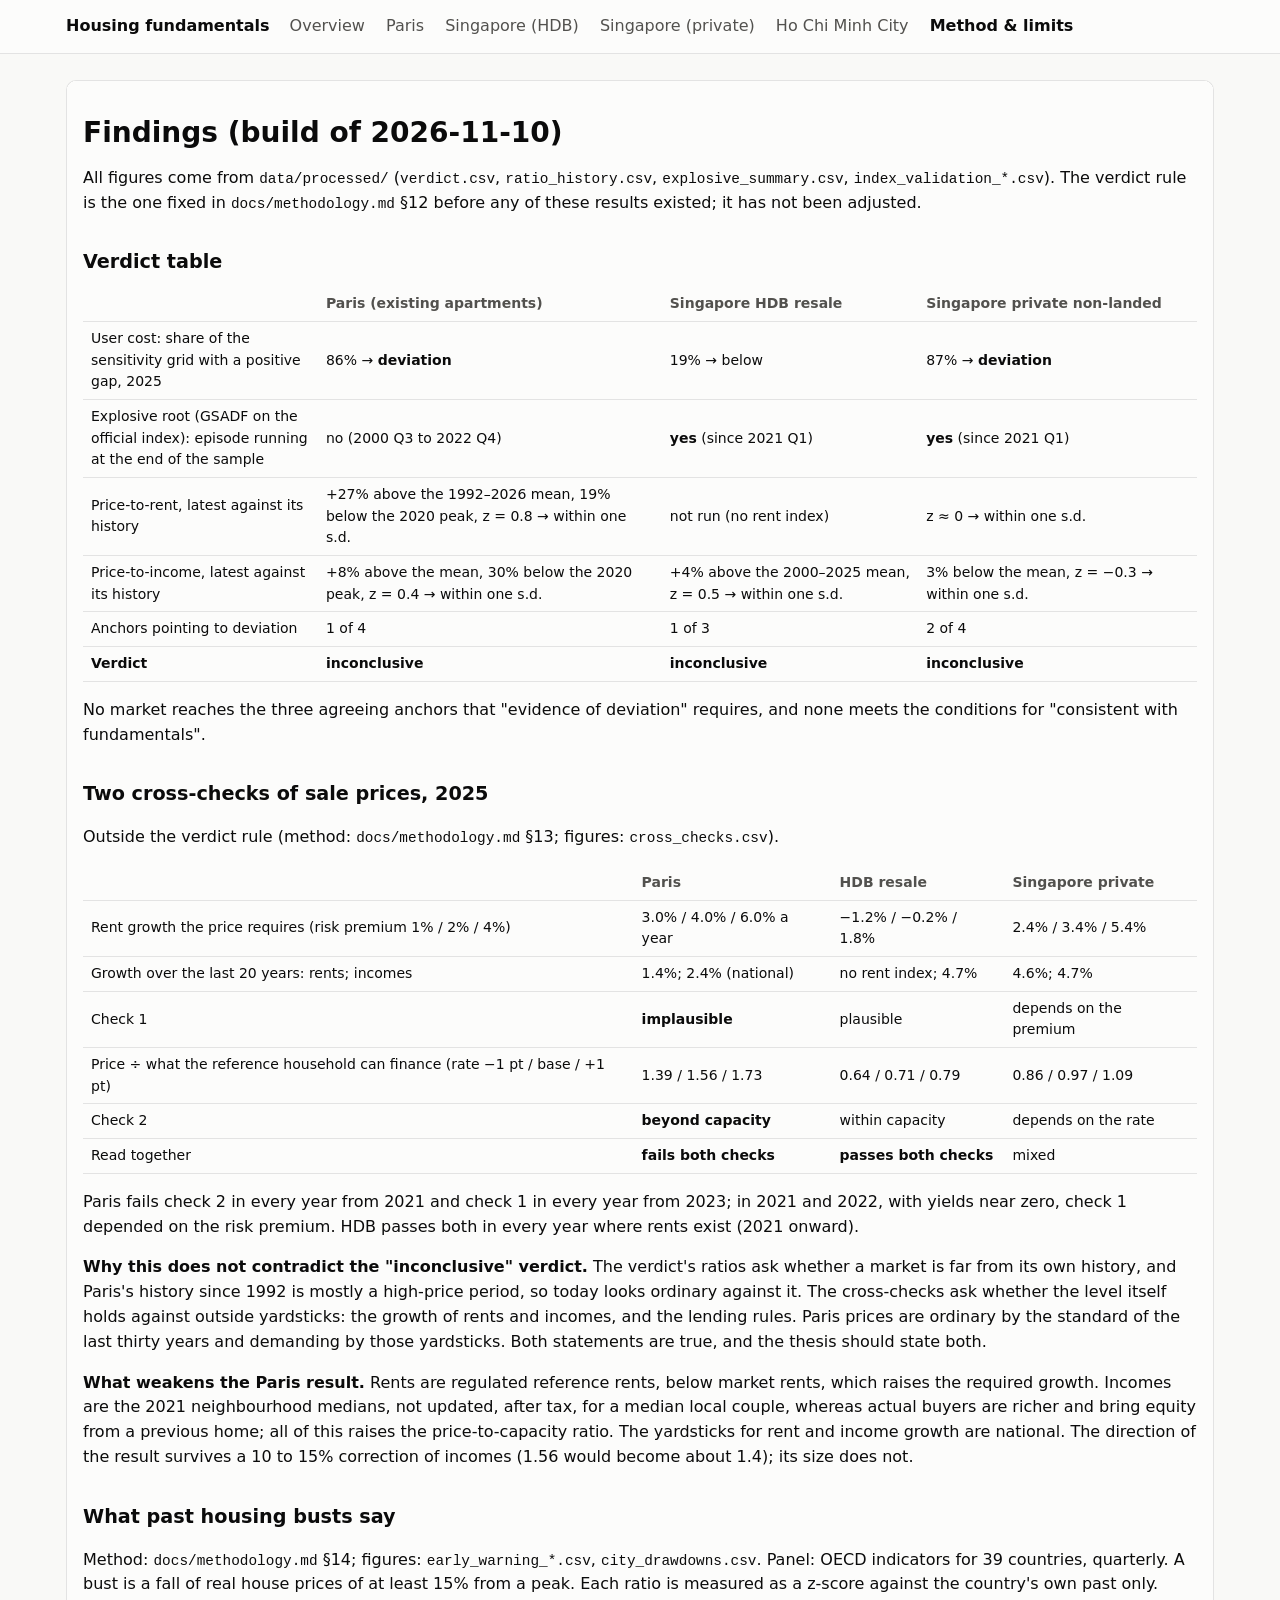
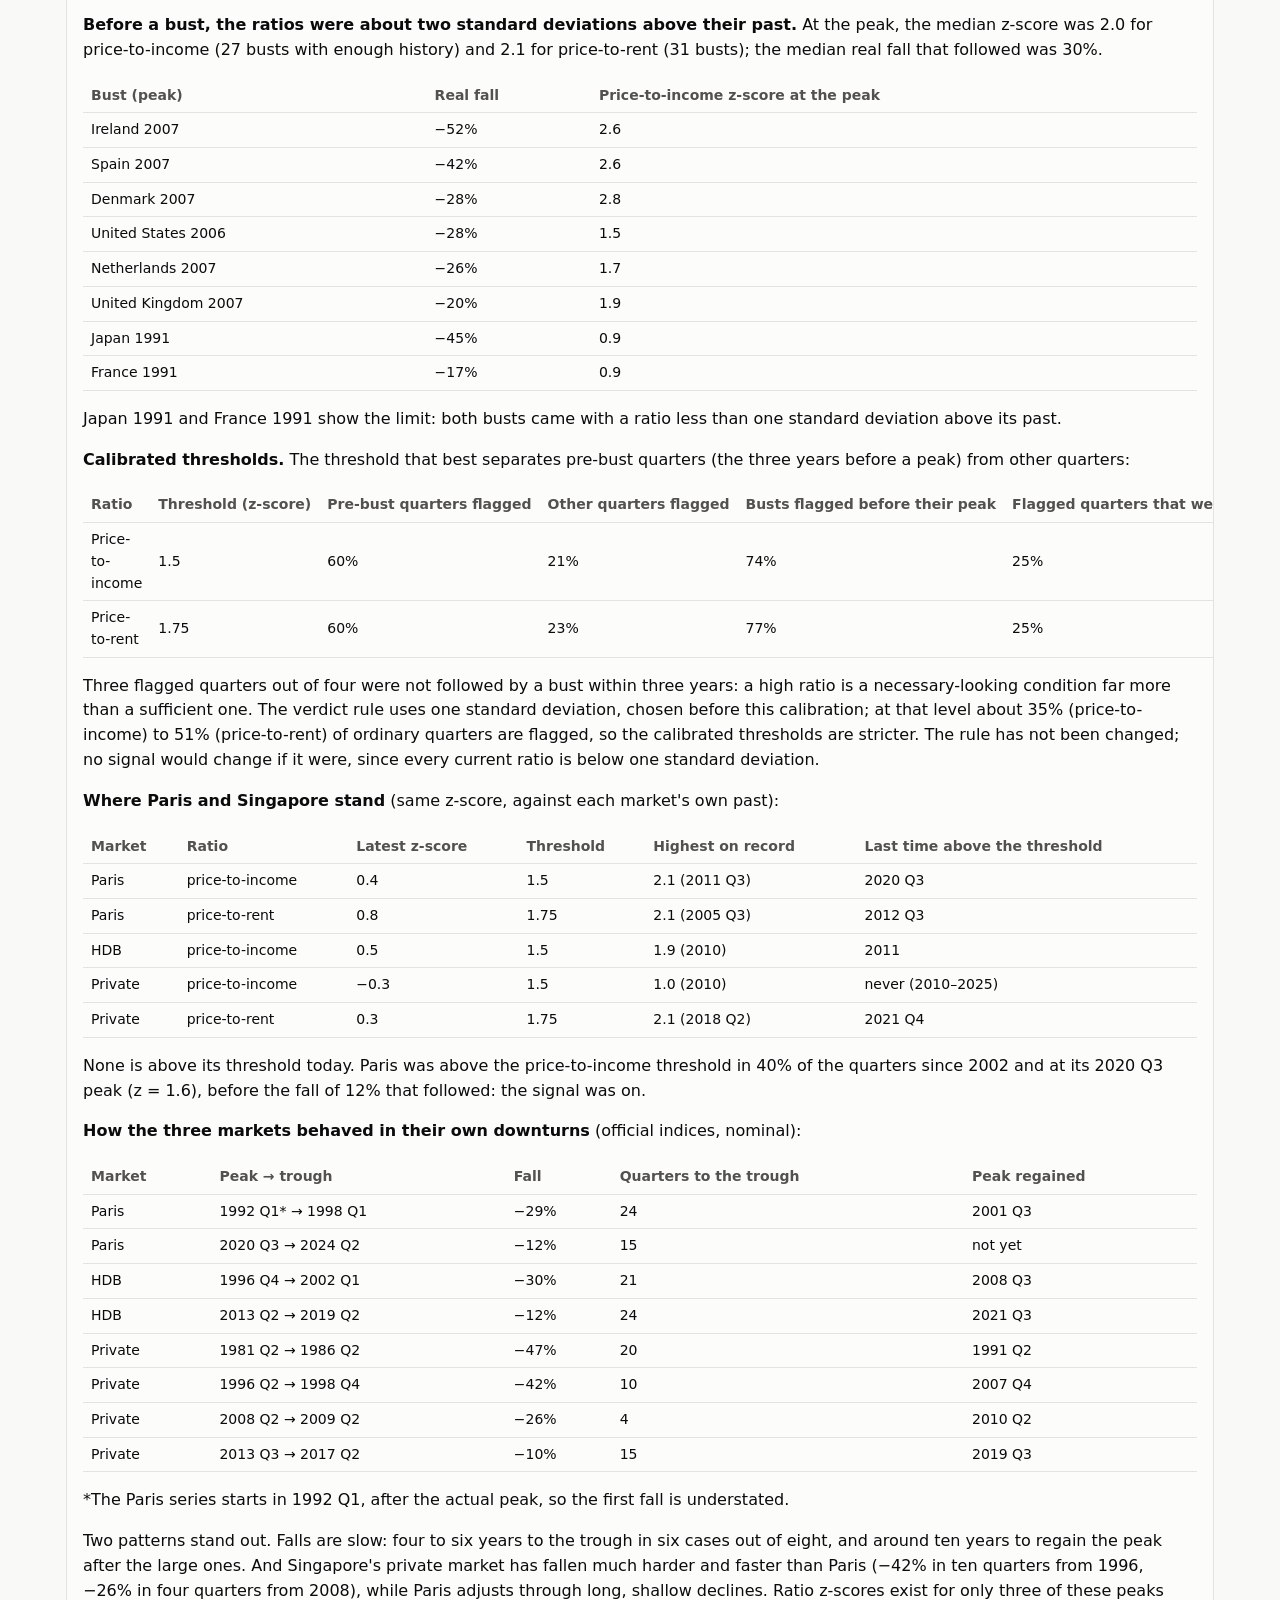
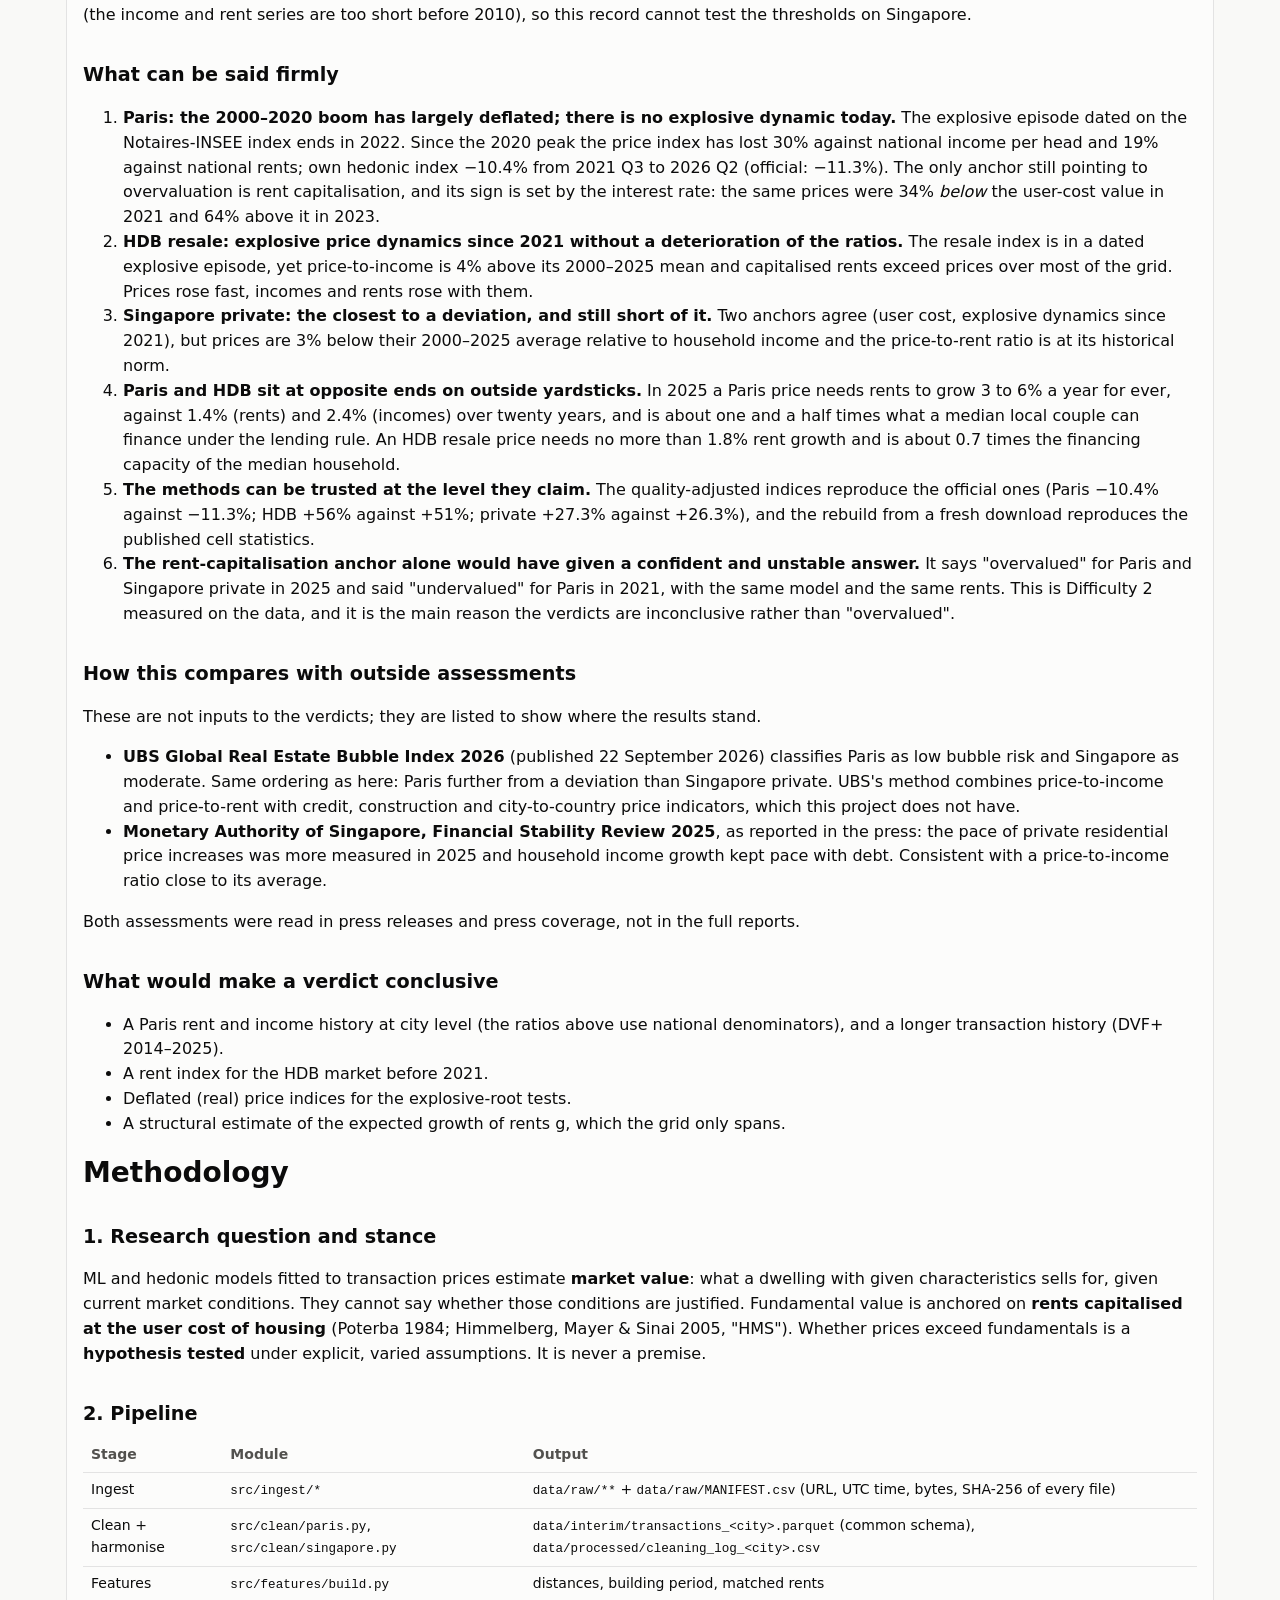
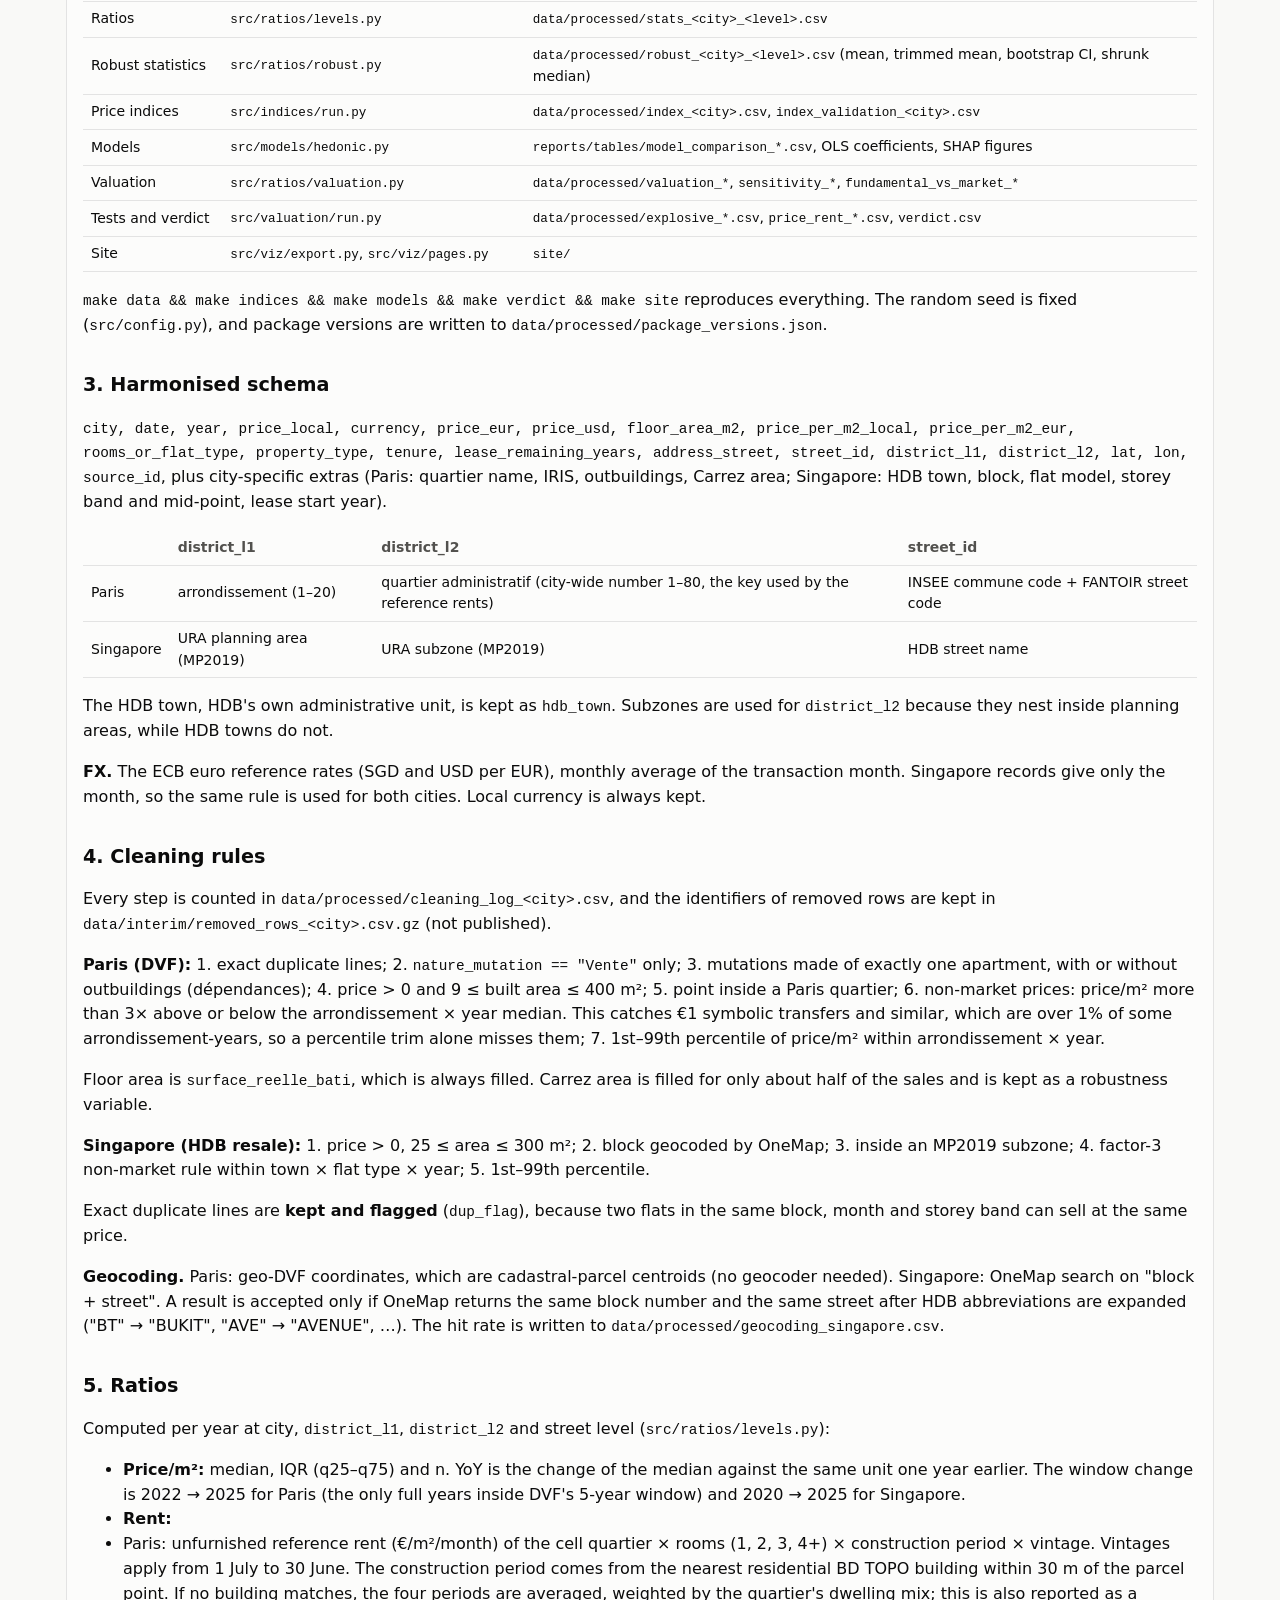
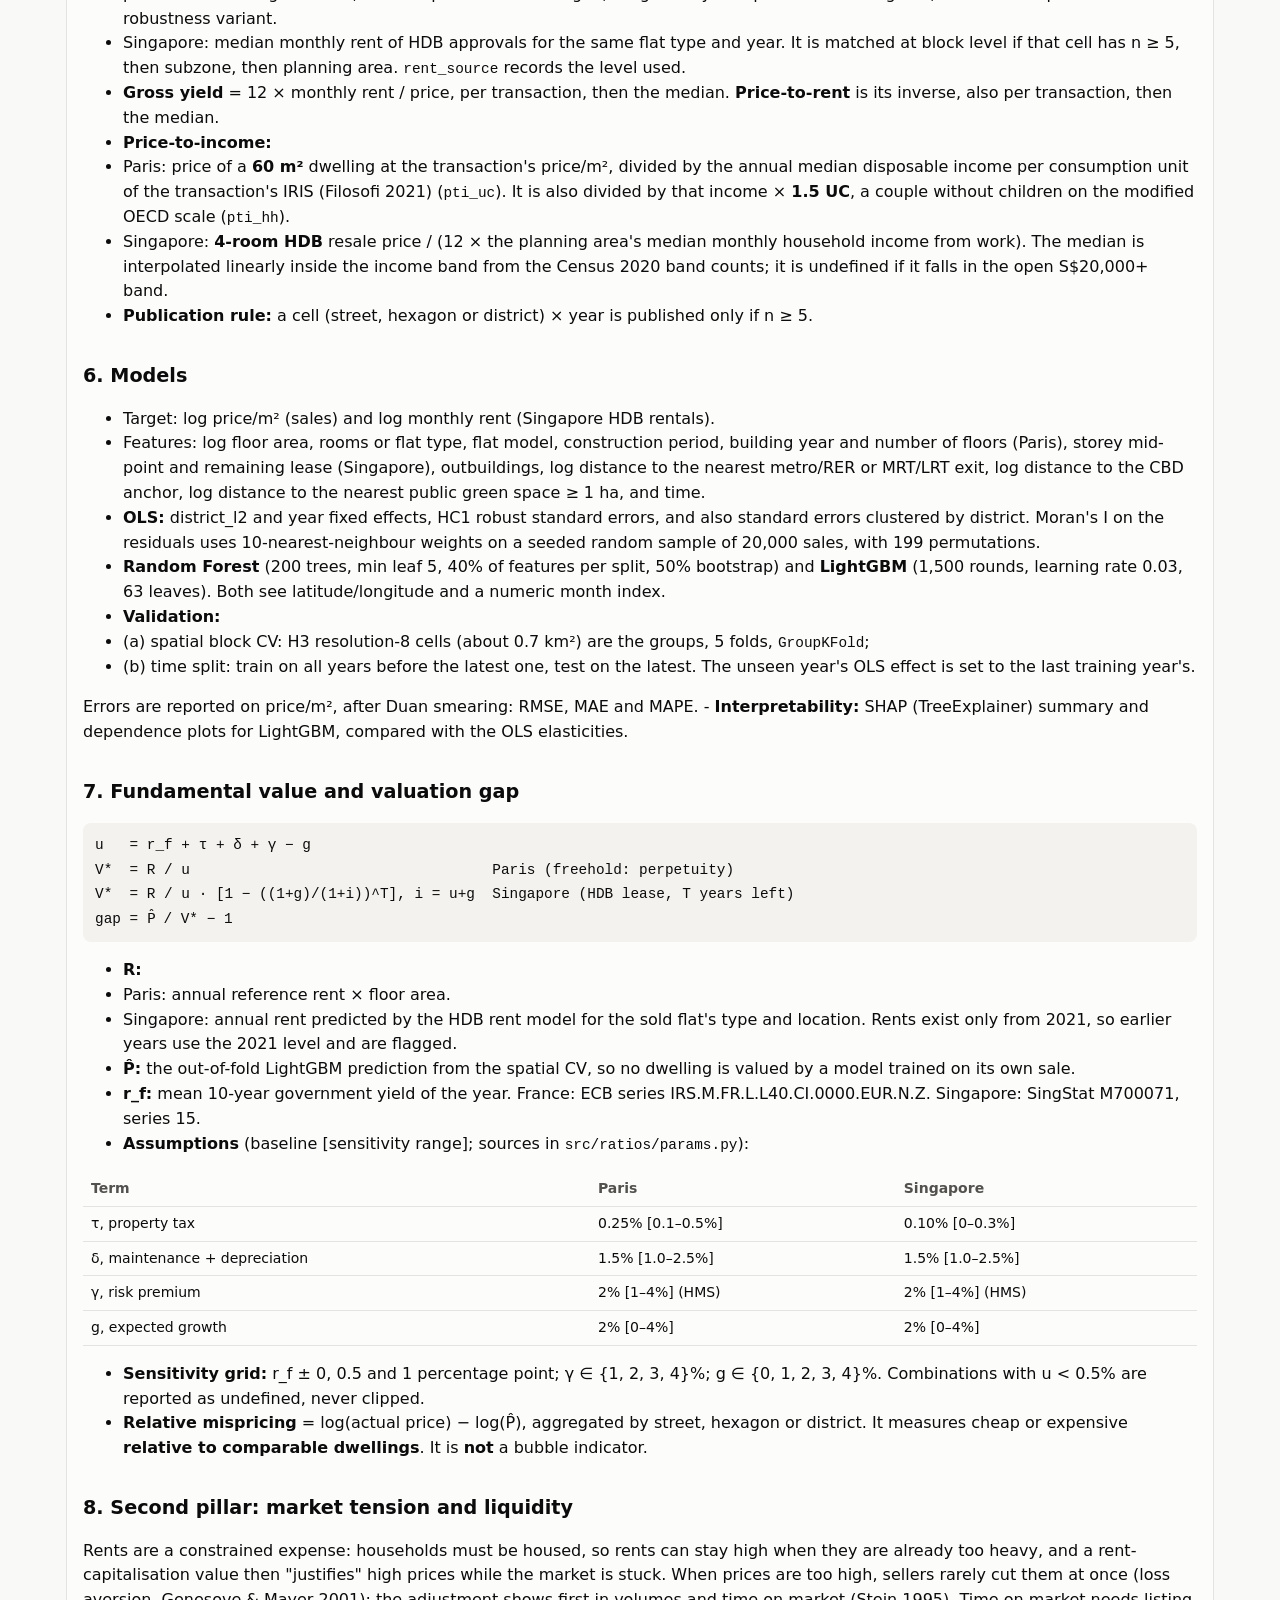
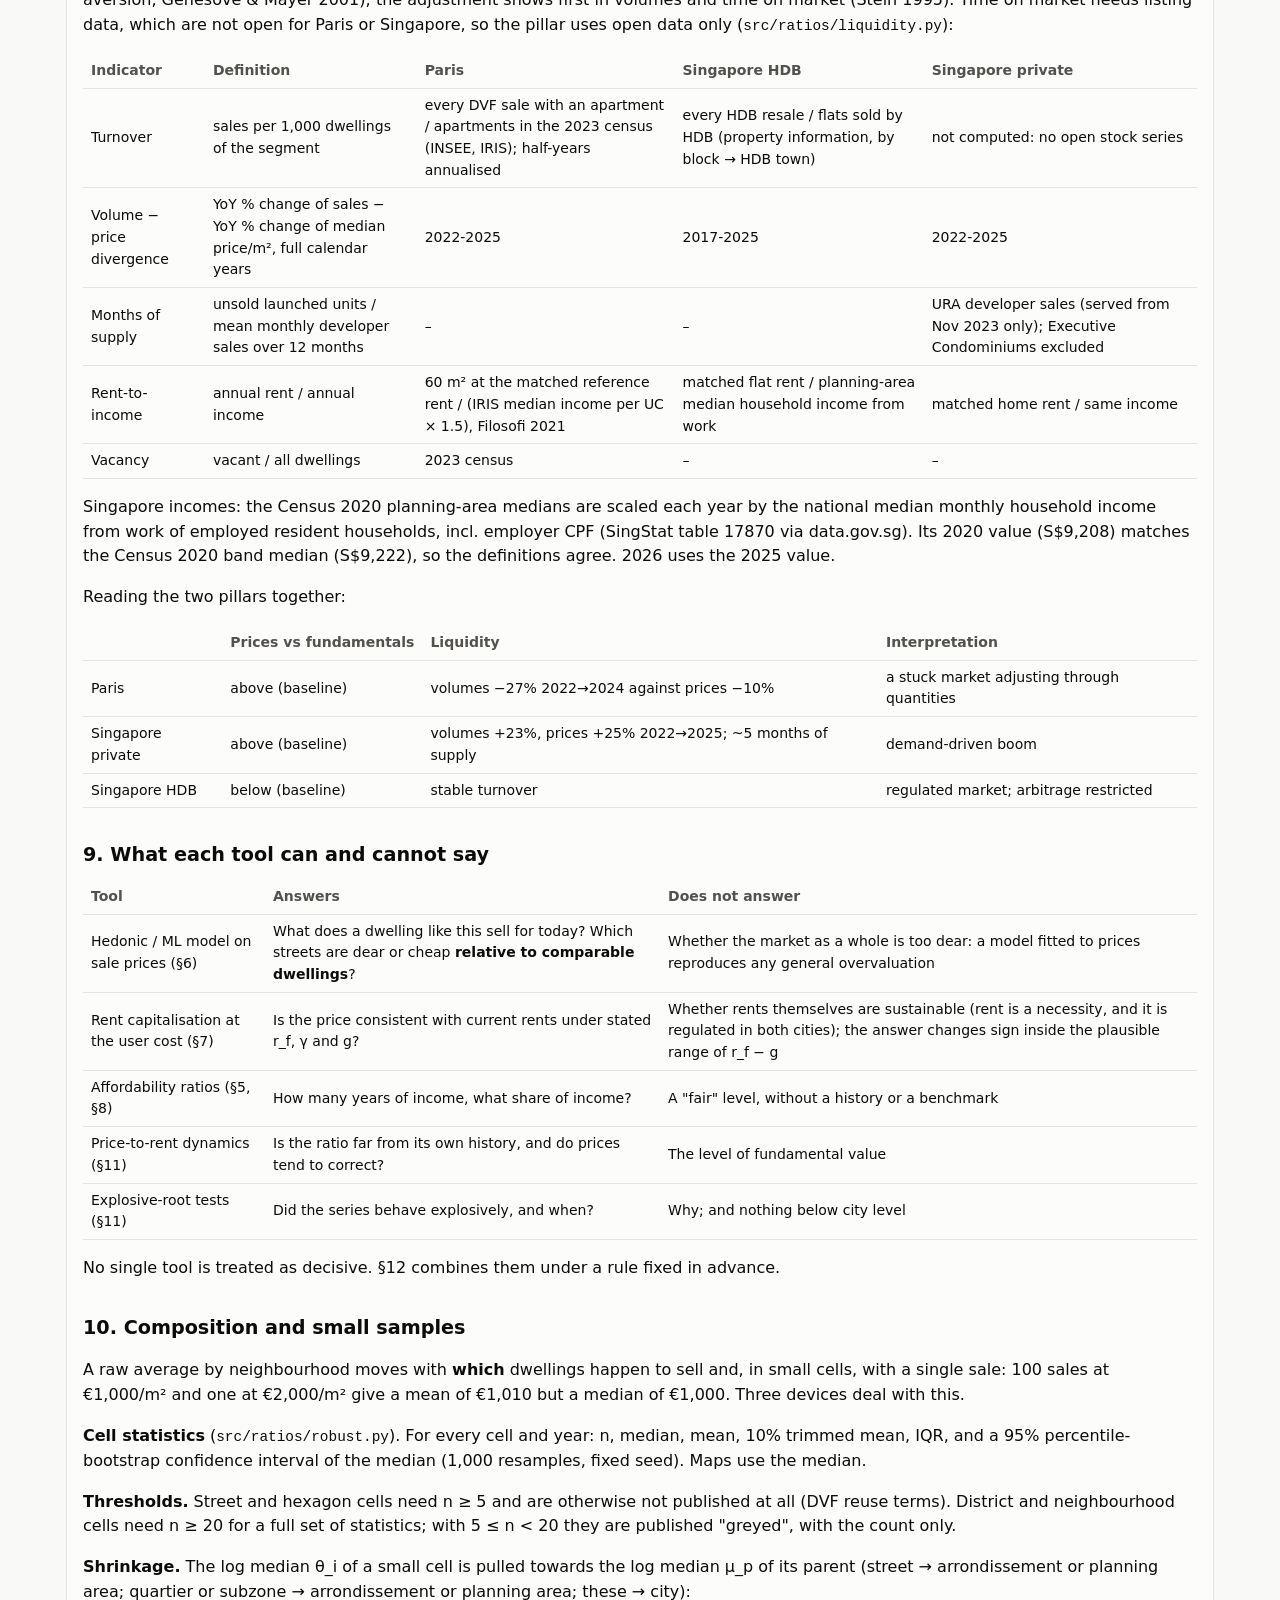
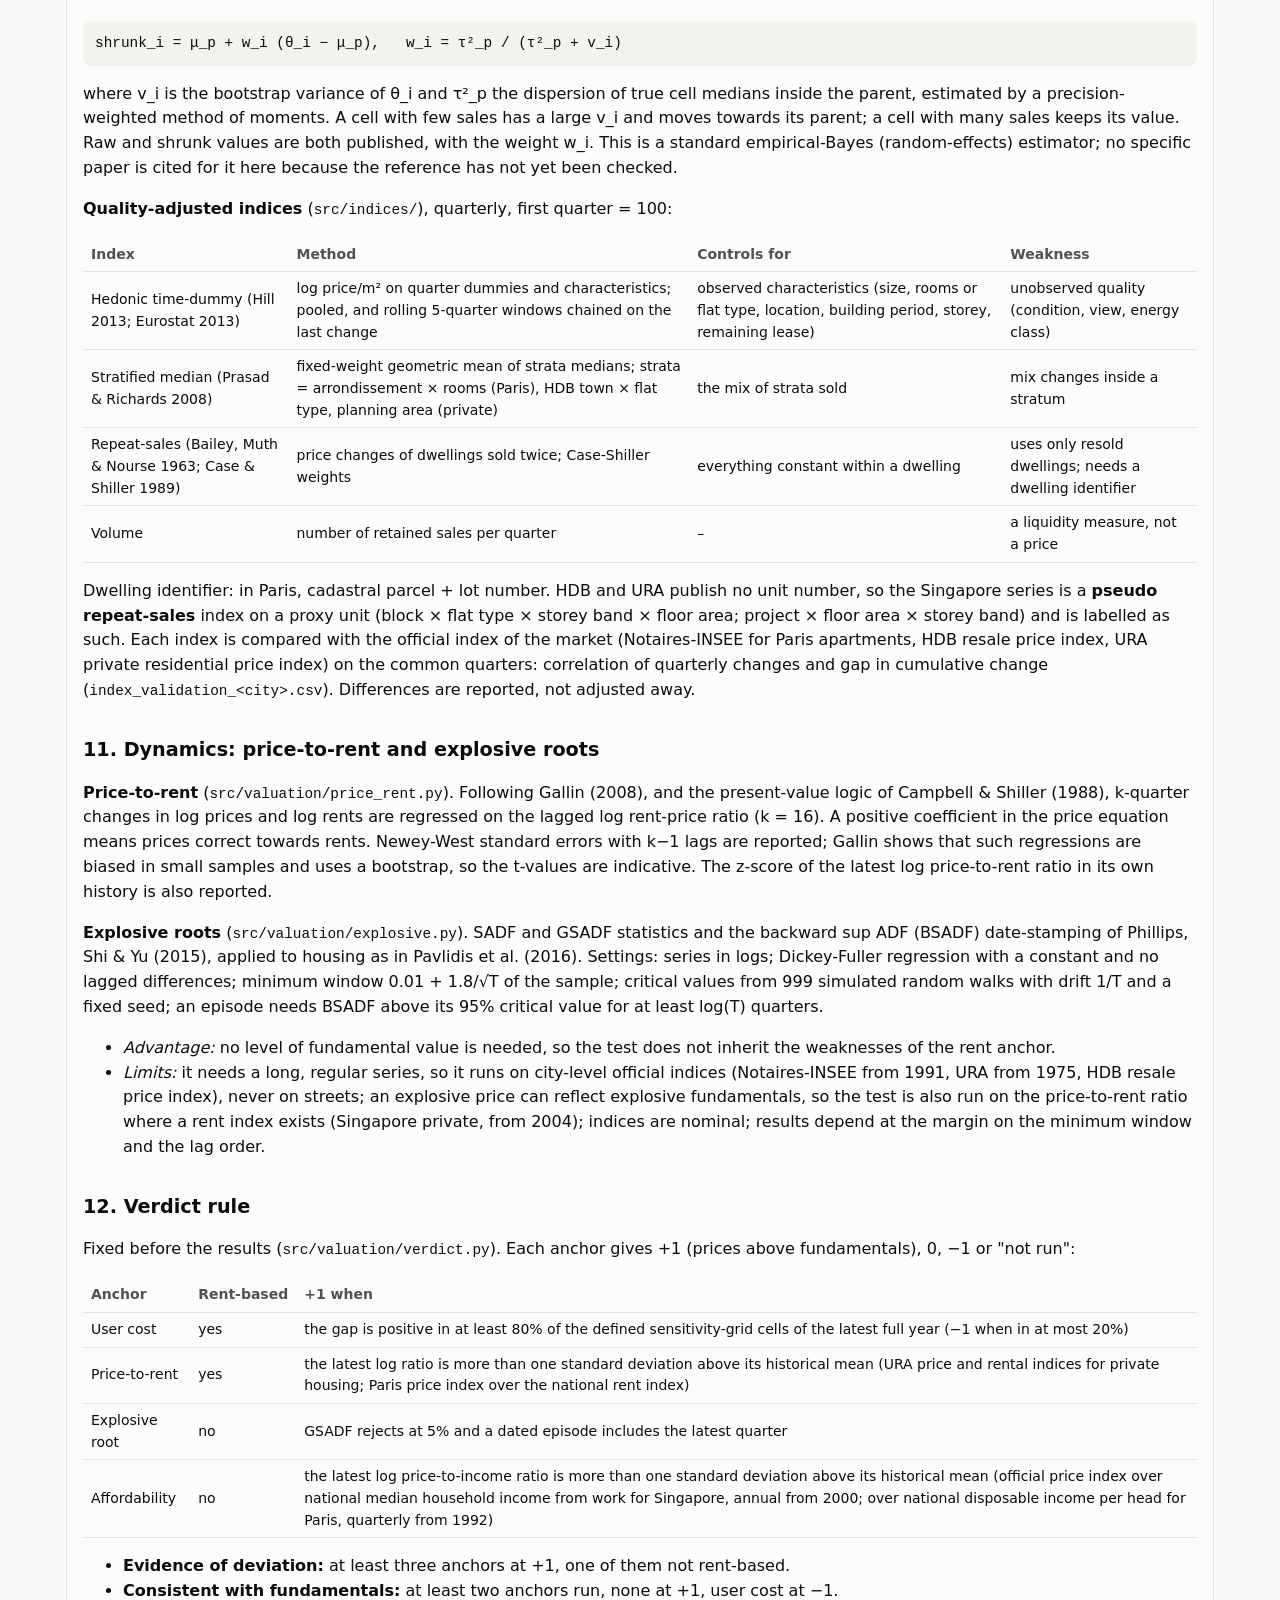
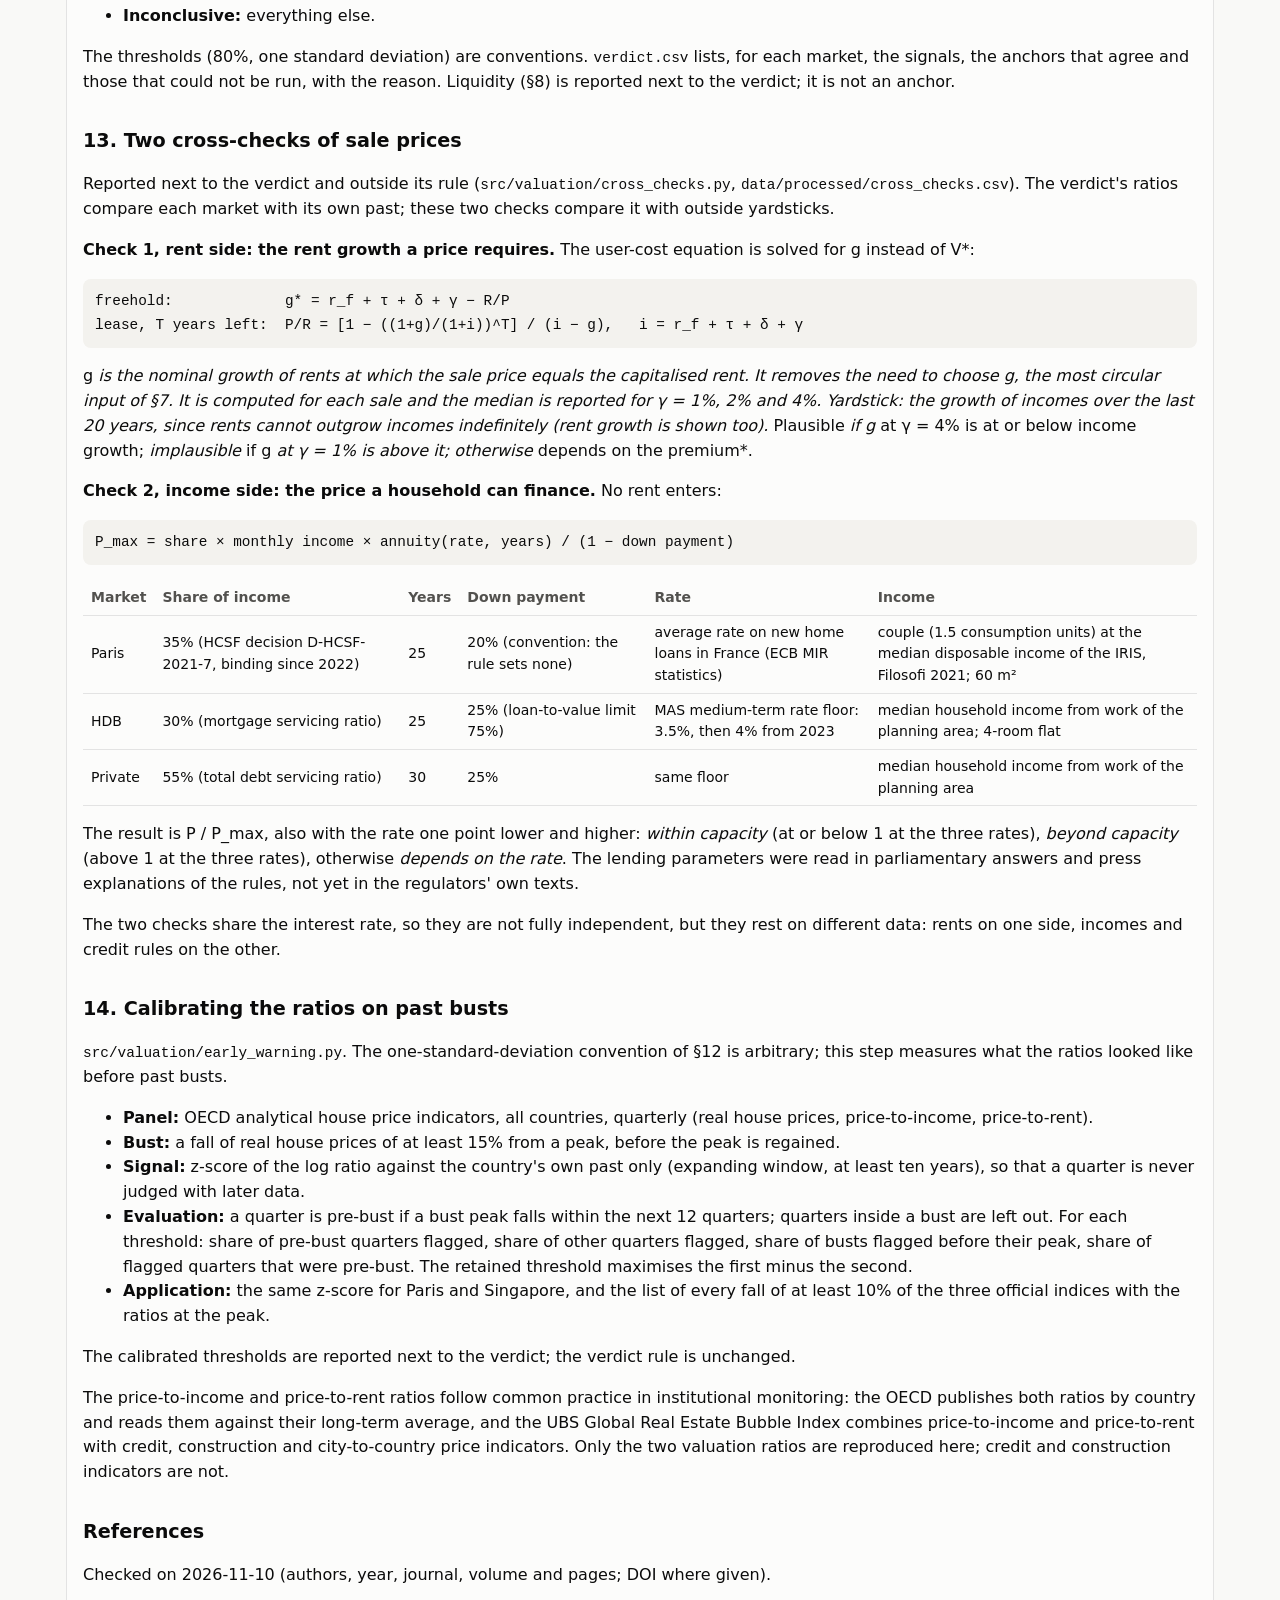
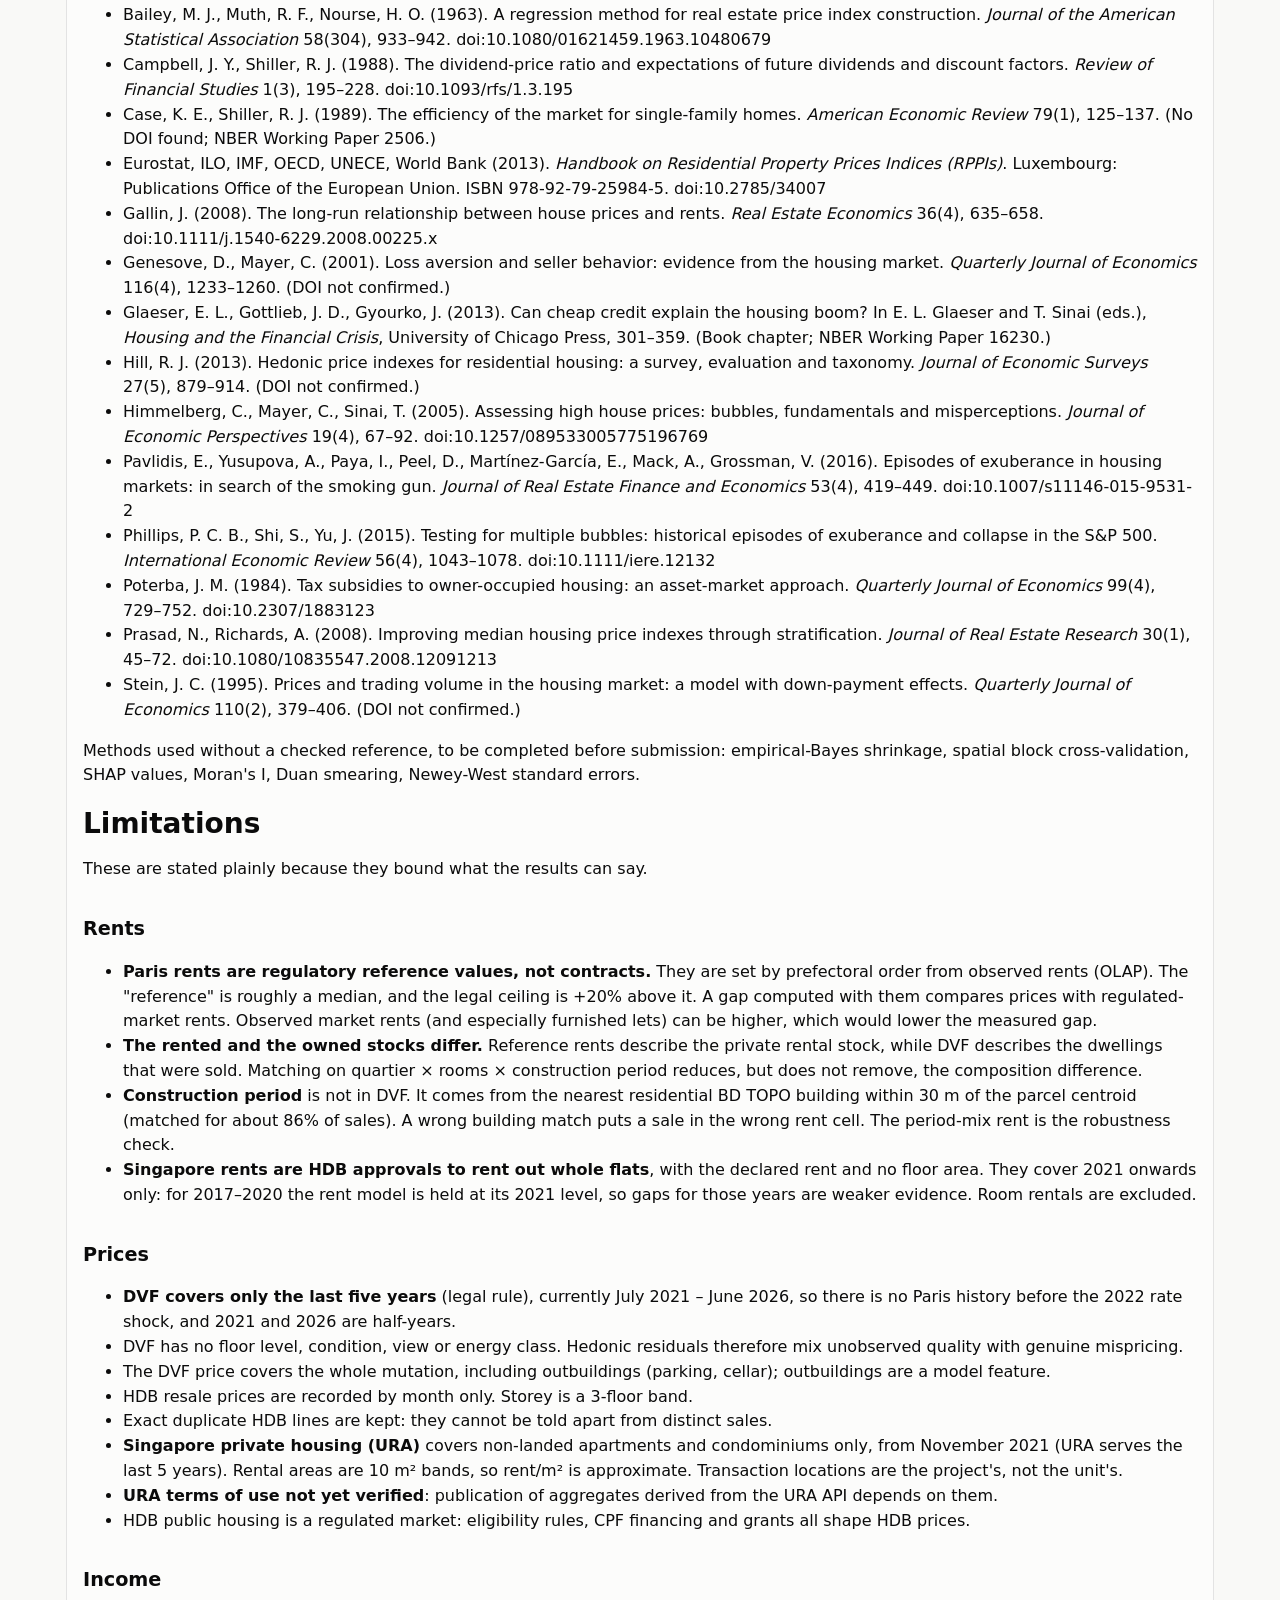
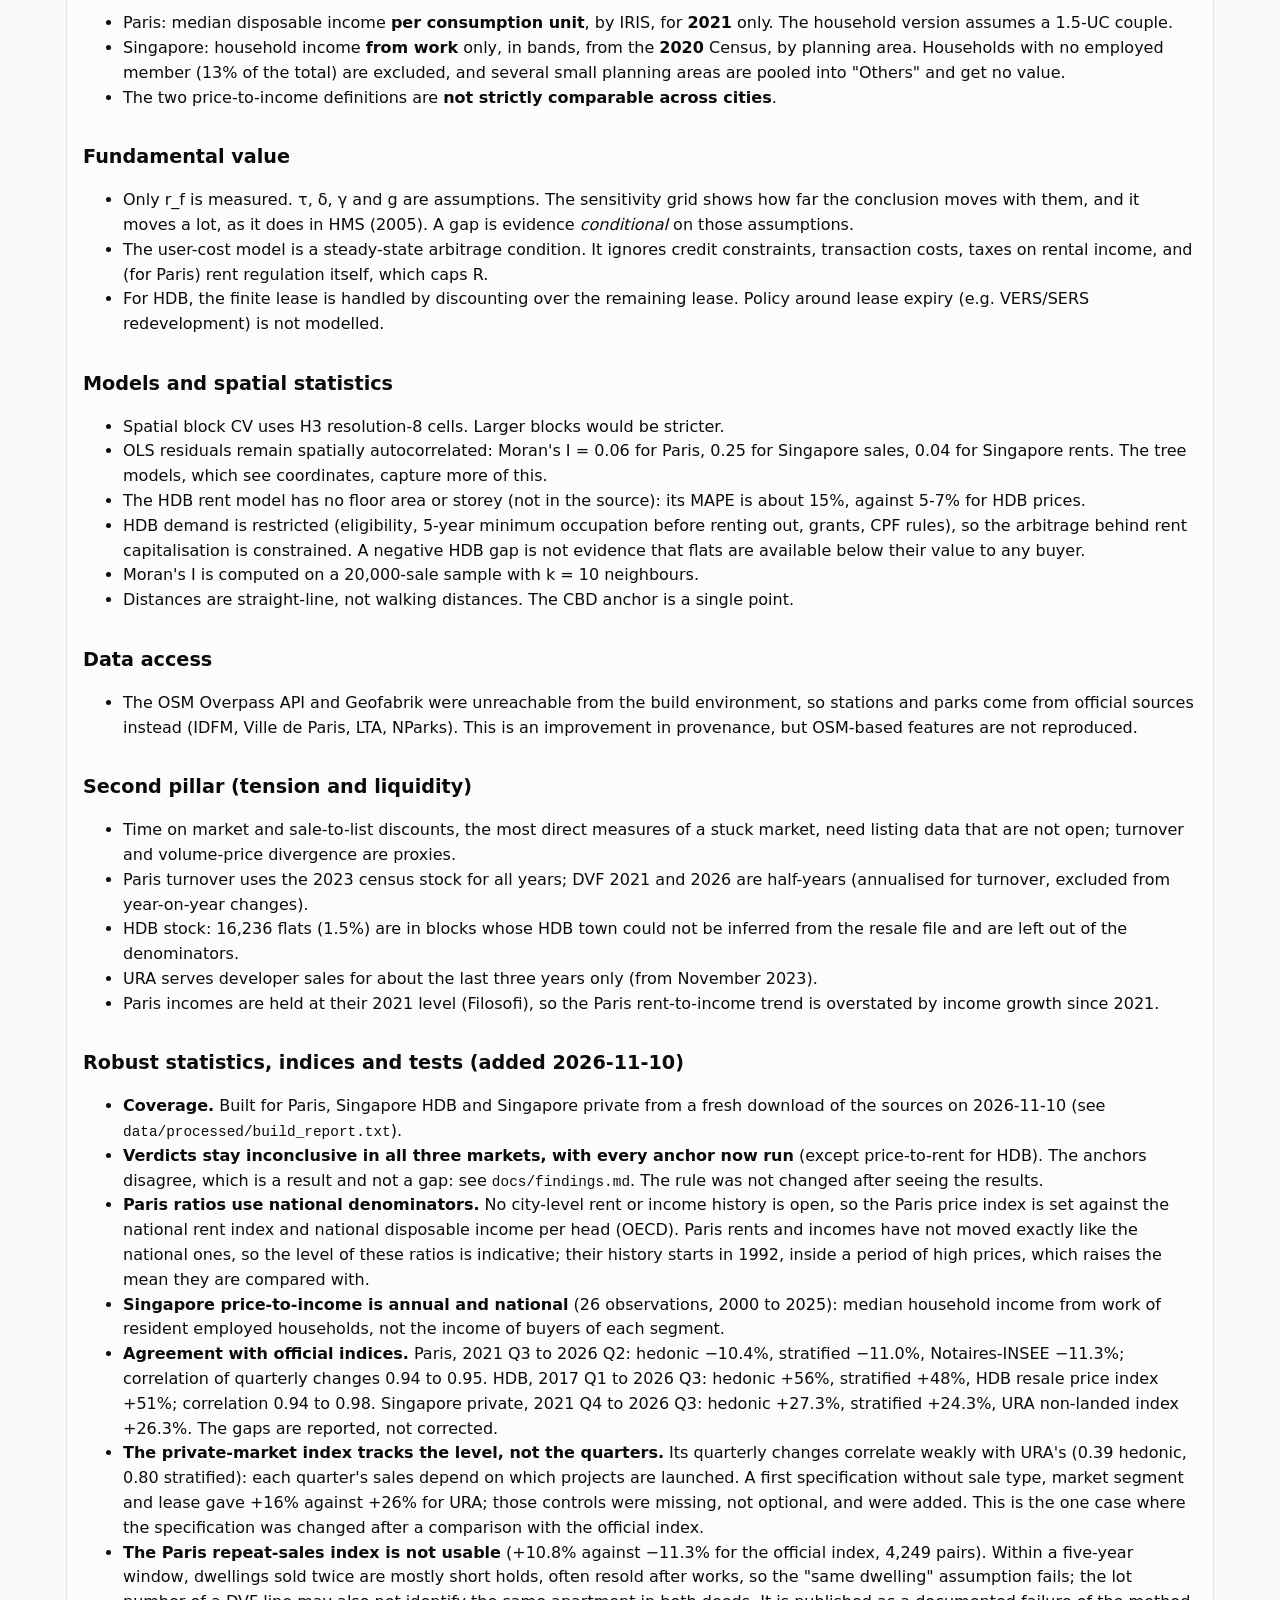
==== site/methodology.html @ d73aca75 "Findings: ratios before past busts, calibrated thresholds, Paris and Singapore downturns" ====
<!doctype html>
<html lang="en">
<head>
<meta charset="utf-8">
<meta name="viewport" content="width=device-width, initial-scale=1">
<meta name="robots" content="noindex, nofollow">
<title>Method and limits</title>
<meta name="description" content="How prices, rents and fundamental values are computed, and what limits them.">
<link rel="stylesheet" href="assets/style.css">

</head>
<body>
<header class="top"><div class="wrap">
  <a class="brand" href="index.html">Housing fundamentals</a>
  <nav>
    <a href="index.html">Overview</a>
    <a href="paris.html">Paris</a>
    <a href="singapore.html">Singapore (HDB)</a>
    <a href="singapore_private.html">Singapore (private)</a>
    <a href="hcmc.html">Ho Chi Minh City</a>
    <a href="methodology.html" aria-current="page">Method &amp; limits</a>
  </nav>
</div></header>
<main class="wrap">
<div class="card doc"><h1>Findings (build of 2026-11-10)</h1>
<p>All figures come from <code>data/processed/</code> (<code>verdict.csv</code>, <code>ratio_history.csv</code>,
<code>explosive_summary.csv</code>, <code>index_validation_*.csv</code>). The verdict rule is the one fixed in
<code>docs/methodology.md</code> §12 before any of these results existed; it has not been adjusted.</p>
<h2>Verdict table</h2>
<table>
<thead>
<tr>
<th></th>
<th>Paris (existing apartments)</th>
<th>Singapore HDB resale</th>
<th>Singapore private non-landed</th>
</tr>
</thead>
<tbody>
<tr>
<td>User cost: share of the sensitivity grid with a positive gap, 2025</td>
<td>86% → <strong>deviation</strong></td>
<td>19% → below</td>
<td>87% → <strong>deviation</strong></td>
</tr>
<tr>
<td>Explosive root (GSADF on the official index): episode running at the end of the sample</td>
<td>no (2000 Q3 to 2022 Q4)</td>
<td><strong>yes</strong> (since 2021 Q1)</td>
<td><strong>yes</strong> (since 2021 Q1)</td>
</tr>
<tr>
<td>Price-to-rent, latest against its history</td>
<td>+27% above the 1992–2026 mean, 19% below the 2020 peak, z = 0.8 → within one s.d.</td>
<td>not run (no rent index)</td>
<td>z ≈ 0 → within one s.d.</td>
</tr>
<tr>
<td>Price-to-income, latest against its history</td>
<td>+8% above the mean, 30% below the 2020 peak, z = 0.4 → within one s.d.</td>
<td>+4% above the 2000–2025 mean, z = 0.5 → within one s.d.</td>
<td>3% below the mean, z = −0.3 → within one s.d.</td>
</tr>
<tr>
<td>Anchors pointing to deviation</td>
<td>1 of 4</td>
<td>1 of 3</td>
<td>2 of 4</td>
</tr>
<tr>
<td><strong>Verdict</strong></td>
<td><strong>inconclusive</strong></td>
<td><strong>inconclusive</strong></td>
<td><strong>inconclusive</strong></td>
</tr>
</tbody>
</table>
<p>No market reaches the three agreeing anchors that "evidence of deviation" requires, and none
meets the conditions for "consistent with fundamentals".</p>
<h2>Two cross-checks of sale prices, 2025</h2>
<p>Outside the verdict rule (method: <code>docs/methodology.md</code> §13; figures: <code>cross_checks.csv</code>).</p>
<table>
<thead>
<tr>
<th></th>
<th>Paris</th>
<th>HDB resale</th>
<th>Singapore private</th>
</tr>
</thead>
<tbody>
<tr>
<td>Rent growth the price requires (risk premium 1% / 2% / 4%)</td>
<td>3.0% / 4.0% / 6.0% a year</td>
<td>−1.2% / −0.2% / 1.8%</td>
<td>2.4% / 3.4% / 5.4%</td>
</tr>
<tr>
<td>Growth over the last 20 years: rents; incomes</td>
<td>1.4%; 2.4% (national)</td>
<td>no rent index; 4.7%</td>
<td>4.6%; 4.7%</td>
</tr>
<tr>
<td>Check 1</td>
<td><strong>implausible</strong></td>
<td>plausible</td>
<td>depends on the premium</td>
</tr>
<tr>
<td>Price ÷ what the reference household can finance (rate −1 pt / base / +1 pt)</td>
<td>1.39 / 1.56 / 1.73</td>
<td>0.64 / 0.71 / 0.79</td>
<td>0.86 / 0.97 / 1.09</td>
</tr>
<tr>
<td>Check 2</td>
<td><strong>beyond capacity</strong></td>
<td>within capacity</td>
<td>depends on the rate</td>
</tr>
<tr>
<td>Read together</td>
<td><strong>fails both checks</strong></td>
<td><strong>passes both checks</strong></td>
<td>mixed</td>
</tr>
</tbody>
</table>
<p>Paris fails check 2 in every year from 2021 and check 1 in every year from 2023; in 2021
and 2022, with yields near zero, check 1 depended on the risk premium. HDB passes both in
every year where rents exist (2021 onward).</p>
<p><strong>Why this does not contradict the "inconclusive" verdict.</strong> The verdict's ratios ask
whether a market is far from its own history, and Paris's history since 1992 is mostly a
high-price period, so today looks ordinary against it. The cross-checks ask whether the
level itself holds against outside yardsticks: the growth of rents and incomes, and the
lending rules. Paris prices are ordinary by the standard of the last thirty years and
demanding by those yardsticks. Both statements are true, and the thesis should state both.</p>
<p><strong>What weakens the Paris result.</strong> Rents are regulated reference rents, below market rents,
which raises the required growth. Incomes are the 2021 neighbourhood medians, not updated,
after tax, for a median local couple, whereas actual buyers are richer and bring equity
from a previous home; all of this raises the price-to-capacity ratio. The yardsticks for
rent and income growth are national. The direction of the result survives a 10 to 15%
correction of incomes (1.56 would become about 1.4); its size does not.</p>
<h2>What past housing busts say</h2>
<p>Method: <code>docs/methodology.md</code> §14; figures: <code>early_warning_*.csv</code>, <code>city_drawdowns.csv</code>.
Panel: OECD indicators for 39 countries, quarterly. A bust is a fall of real house prices of
at least 15% from a peak. Each ratio is measured as a z-score against the country's own past
only.</p>
<p><strong>Before a bust, the ratios were about two standard deviations above their past.</strong> At the
peak, the median z-score was 2.0 for price-to-income (27 busts with enough history) and 2.1
for price-to-rent (31 busts); the median real fall that followed was 30%.</p>
<table>
<thead>
<tr>
<th>Bust (peak)</th>
<th>Real fall</th>
<th>Price-to-income z-score at the peak</th>
</tr>
</thead>
<tbody>
<tr>
<td>Ireland 2007</td>
<td>−52%</td>
<td>2.6</td>
</tr>
<tr>
<td>Spain 2007</td>
<td>−42%</td>
<td>2.6</td>
</tr>
<tr>
<td>Denmark 2007</td>
<td>−28%</td>
<td>2.8</td>
</tr>
<tr>
<td>United States 2006</td>
<td>−28%</td>
<td>1.5</td>
</tr>
<tr>
<td>Netherlands 2007</td>
<td>−26%</td>
<td>1.7</td>
</tr>
<tr>
<td>United Kingdom 2007</td>
<td>−20%</td>
<td>1.9</td>
</tr>
<tr>
<td>Japan 1991</td>
<td>−45%</td>
<td>0.9</td>
</tr>
<tr>
<td>France 1991</td>
<td>−17%</td>
<td>0.9</td>
</tr>
</tbody>
</table>
<p>Japan 1991 and France 1991 show the limit: both busts came with a ratio less than one
standard deviation above its past.</p>
<p><strong>Calibrated thresholds.</strong> The threshold that best separates pre-bust quarters (the three
years before a peak) from other quarters:</p>
<table>
<thead>
<tr>
<th>Ratio</th>
<th>Threshold (z-score)</th>
<th>Pre-bust quarters flagged</th>
<th>Other quarters flagged</th>
<th>Busts flagged before their peak</th>
<th>Flagged quarters that were pre-bust</th>
</tr>
</thead>
<tbody>
<tr>
<td>Price-to-income</td>
<td>1.5</td>
<td>60%</td>
<td>21%</td>
<td>74%</td>
<td>25%</td>
</tr>
<tr>
<td>Price-to-rent</td>
<td>1.75</td>
<td>60%</td>
<td>23%</td>
<td>77%</td>
<td>25%</td>
</tr>
</tbody>
</table>
<p>Three flagged quarters out of four were not followed by a bust within three years: a high
ratio is a necessary-looking condition far more than a sufficient one. The verdict rule
uses one standard deviation, chosen before this calibration; at that level about 35%
(price-to-income) to 51% (price-to-rent) of ordinary quarters are flagged, so the calibrated
thresholds are stricter. The rule has not been changed; no signal would change if it were,
since every current ratio is below one standard deviation.</p>
<p><strong>Where Paris and Singapore stand</strong> (same z-score, against each market's own past):</p>
<table>
<thead>
<tr>
<th>Market</th>
<th>Ratio</th>
<th>Latest z-score</th>
<th>Threshold</th>
<th>Highest on record</th>
<th>Last time above the threshold</th>
</tr>
</thead>
<tbody>
<tr>
<td>Paris</td>
<td>price-to-income</td>
<td>0.4</td>
<td>1.5</td>
<td>2.1 (2011 Q3)</td>
<td>2020 Q3</td>
</tr>
<tr>
<td>Paris</td>
<td>price-to-rent</td>
<td>0.8</td>
<td>1.75</td>
<td>2.1 (2005 Q3)</td>
<td>2012 Q3</td>
</tr>
<tr>
<td>HDB</td>
<td>price-to-income</td>
<td>0.5</td>
<td>1.5</td>
<td>1.9 (2010)</td>
<td>2011</td>
</tr>
<tr>
<td>Private</td>
<td>price-to-income</td>
<td>−0.3</td>
<td>1.5</td>
<td>1.0 (2010)</td>
<td>never (2010–2025)</td>
</tr>
<tr>
<td>Private</td>
<td>price-to-rent</td>
<td>0.3</td>
<td>1.75</td>
<td>2.1 (2018 Q2)</td>
<td>2021 Q4</td>
</tr>
</tbody>
</table>
<p>None is above its threshold today. Paris was above the price-to-income threshold in 40% of
the quarters since 2002 and at its 2020 Q3 peak (z = 1.6), before the fall of 12% that
followed: the signal was on.</p>
<p><strong>How the three markets behaved in their own downturns</strong> (official indices, nominal):</p>
<table>
<thead>
<tr>
<th>Market</th>
<th>Peak → trough</th>
<th>Fall</th>
<th>Quarters to the trough</th>
<th>Peak regained</th>
</tr>
</thead>
<tbody>
<tr>
<td>Paris</td>
<td>1992 Q1* → 1998 Q1</td>
<td>−29%</td>
<td>24</td>
<td>2001 Q3</td>
</tr>
<tr>
<td>Paris</td>
<td>2020 Q3 → 2024 Q2</td>
<td>−12%</td>
<td>15</td>
<td>not yet</td>
</tr>
<tr>
<td>HDB</td>
<td>1996 Q4 → 2002 Q1</td>
<td>−30%</td>
<td>21</td>
<td>2008 Q3</td>
</tr>
<tr>
<td>HDB</td>
<td>2013 Q2 → 2019 Q2</td>
<td>−12%</td>
<td>24</td>
<td>2021 Q3</td>
</tr>
<tr>
<td>Private</td>
<td>1981 Q2 → 1986 Q2</td>
<td>−47%</td>
<td>20</td>
<td>1991 Q2</td>
</tr>
<tr>
<td>Private</td>
<td>1996 Q2 → 1998 Q4</td>
<td>−42%</td>
<td>10</td>
<td>2007 Q4</td>
</tr>
<tr>
<td>Private</td>
<td>2008 Q2 → 2009 Q2</td>
<td>−26%</td>
<td>4</td>
<td>2010 Q2</td>
</tr>
<tr>
<td>Private</td>
<td>2013 Q3 → 2017 Q2</td>
<td>−10%</td>
<td>15</td>
<td>2019 Q3</td>
</tr>
</tbody>
</table>
<p>*The Paris series starts in 1992 Q1, after the actual peak, so the first fall is understated.</p>
<p>Two patterns stand out. Falls are slow: four to six years to the trough in six cases out
of eight, and around ten years to regain the peak after the large ones. And Singapore's
private market has fallen much harder and faster than Paris (−42% in ten quarters from
1996, −26% in four quarters from 2008), while Paris adjusts through long, shallow declines.
Ratio z-scores exist for only three of these peaks (the income and rent series are too
short before 2010), so this record cannot test the thresholds on Singapore.</p>
<h2>What can be said firmly</h2>
<ol>
<li><strong>Paris: the 2000–2020 boom has largely deflated; there is no explosive dynamic today.</strong>
   The explosive episode dated on the Notaires-INSEE index ends in 2022. Since the 2020 peak
   the price index has lost 30% against national income per head and 19% against national
   rents; own hedonic index −10.4% from 2021 Q3 to 2026 Q2 (official: −11.3%). The only
   anchor still pointing to overvaluation is rent capitalisation, and its sign is set by
   the interest rate: the same prices were 34% <em>below</em> the user-cost value in 2021 and 64%
   above it in 2023.</li>
<li><strong>HDB resale: explosive price dynamics since 2021 without a deterioration of the
   ratios.</strong> The resale index is in a dated explosive episode, yet price-to-income is 4%
   above its 2000–2025 mean and capitalised rents exceed prices over most of the grid.
   Prices rose fast, incomes and rents rose with them.</li>
<li><strong>Singapore private: the closest to a deviation, and still short of it.</strong> Two anchors
   agree (user cost, explosive dynamics since 2021), but prices are 3% below their
   2000–2025 average relative to household income and the price-to-rent ratio is at its
   historical norm.</li>
<li><strong>Paris and HDB sit at opposite ends on outside yardsticks.</strong> In 2025 a Paris price
   needs rents to grow 3 to 6% a year for ever, against 1.4% (rents) and 2.4% (incomes)
   over twenty years, and is about one and a half times what a median local couple can
   finance under the lending rule. An HDB resale price needs no more than 1.8% rent growth
   and is about 0.7 times the financing capacity of the median household.</li>
<li><strong>The methods can be trusted at the level they claim.</strong> The quality-adjusted indices
   reproduce the official ones (Paris −10.4% against −11.3%; HDB +56% against +51%;
   private +27.3% against +26.3%), and the rebuild from a fresh download reproduces the
   published cell statistics.</li>
<li><strong>The rent-capitalisation anchor alone would have given a confident and unstable
   answer.</strong> It says "overvalued" for Paris and Singapore private in 2025 and said
   "undervalued" for Paris in 2021, with the same model and the same rents. This is
   Difficulty 2 measured on the data, and it is the main reason the verdicts are
   inconclusive rather than "overvalued".</li>
</ol>
<h2>How this compares with outside assessments</h2>
<p>These are not inputs to the verdicts; they are listed to show where the results stand.</p>
<ul>
<li><strong>UBS Global Real Estate Bubble Index 2026</strong> (published 22 September 2026) classifies
  Paris as low bubble risk and Singapore as moderate. Same ordering as here: Paris further
  from a deviation than Singapore private. UBS's method combines price-to-income and
  price-to-rent with credit, construction and city-to-country price indicators, which this
  project does not have.</li>
<li><strong>Monetary Authority of Singapore, Financial Stability Review 2025</strong>, as reported in the
  press: the pace of private residential price increases was more measured in 2025 and
  household income growth kept pace with debt. Consistent with a price-to-income ratio
  close to its average.</li>
</ul>
<p>Both assessments were read in press releases and press coverage, not in the full reports.</p>
<h2>What would make a verdict conclusive</h2>
<ul>
<li>A Paris rent and income history at city level (the ratios above use national
  denominators), and a longer transaction history (DVF+ 2014–2025).</li>
<li>A rent index for the HDB market before 2021.</li>
<li>Deflated (real) price indices for the explosive-root tests.</li>
<li>A structural estimate of the expected growth of rents g, which the grid only spans.</li>
</ul><h1>Methodology</h1>
<h2>1. Research question and stance</h2>
<p>ML and hedonic models fitted to transaction prices estimate <strong>market value</strong>: what a
dwelling with given characteristics sells for, given current market conditions. They cannot
say whether those conditions are justified. Fundamental value is anchored on <strong>rents
capitalised at the user cost of housing</strong> (Poterba 1984; Himmelberg, Mayer &amp; Sinai 2005,
"HMS"). Whether prices exceed fundamentals is a <strong>hypothesis tested</strong> under explicit,
varied assumptions. It is never a premise.</p>
<h2>2. Pipeline</h2>
<table>
<thead>
<tr>
<th>Stage</th>
<th>Module</th>
<th>Output</th>
</tr>
</thead>
<tbody>
<tr>
<td>Ingest</td>
<td><code>src/ingest/*</code></td>
<td><code>data/raw/**</code> + <code>data/raw/MANIFEST.csv</code> (URL, UTC time, bytes, SHA-256 of every file)</td>
</tr>
<tr>
<td>Clean + harmonise</td>
<td><code>src/clean/paris.py</code>, <code>src/clean/singapore.py</code></td>
<td><code>data/interim/transactions_&lt;city&gt;.parquet</code> (common schema), <code>data/processed/cleaning_log_&lt;city&gt;.csv</code></td>
</tr>
<tr>
<td>Features</td>
<td><code>src/features/build.py</code></td>
<td>distances, building period, matched rents</td>
</tr>
<tr>
<td>Ratios</td>
<td><code>src/ratios/levels.py</code></td>
<td><code>data/processed/stats_&lt;city&gt;_&lt;level&gt;.csv</code></td>
</tr>
<tr>
<td>Robust statistics</td>
<td><code>src/ratios/robust.py</code></td>
<td><code>data/processed/robust_&lt;city&gt;_&lt;level&gt;.csv</code> (mean, trimmed mean, bootstrap CI, shrunk median)</td>
</tr>
<tr>
<td>Price indices</td>
<td><code>src/indices/run.py</code></td>
<td><code>data/processed/index_&lt;city&gt;.csv</code>, <code>index_validation_&lt;city&gt;.csv</code></td>
</tr>
<tr>
<td>Models</td>
<td><code>src/models/hedonic.py</code></td>
<td><code>reports/tables/model_comparison_*.csv</code>, OLS coefficients, SHAP figures</td>
</tr>
<tr>
<td>Valuation</td>
<td><code>src/ratios/valuation.py</code></td>
<td><code>data/processed/valuation_*</code>, <code>sensitivity_*</code>, <code>fundamental_vs_market_*</code></td>
</tr>
<tr>
<td>Tests and verdict</td>
<td><code>src/valuation/run.py</code></td>
<td><code>data/processed/explosive_*.csv</code>, <code>price_rent_*.csv</code>, <code>verdict.csv</code></td>
</tr>
<tr>
<td>Site</td>
<td><code>src/viz/export.py</code>, <code>src/viz/pages.py</code></td>
<td><code>site/</code></td>
</tr>
</tbody>
</table>
<p><code>make data &amp;&amp; make indices &amp;&amp; make models &amp;&amp; make verdict &amp;&amp; make site</code> reproduces everything. The random seed is fixed
(<code>src/config.py</code>), and package versions are written to <code>data/processed/package_versions.json</code>.</p>
<h2>3. Harmonised schema</h2>
<p><code>city, date, year, price_local, currency, price_eur, price_usd, floor_area_m2,
price_per_m2_local, price_per_m2_eur, rooms_or_flat_type, property_type, tenure,
lease_remaining_years, address_street, street_id, district_l1, district_l2, lat, lon, source_id</code>,
plus city-specific extras (Paris: quartier name, IRIS, outbuildings, Carrez area; Singapore:
HDB town, block, flat model, storey band and mid-point, lease start year).</p>
<table>
<thead>
<tr>
<th></th>
<th>district_l1</th>
<th>district_l2</th>
<th>street_id</th>
</tr>
</thead>
<tbody>
<tr>
<td>Paris</td>
<td>arrondissement (1–20)</td>
<td>quartier administratif (city-wide number 1–80, the key used by the reference rents)</td>
<td>INSEE commune code + FANTOIR street code</td>
</tr>
<tr>
<td>Singapore</td>
<td>URA planning area (MP2019)</td>
<td>URA subzone (MP2019)</td>
<td>HDB street name</td>
</tr>
</tbody>
</table>
<p>The HDB town, HDB's own administrative unit, is kept as <code>hdb_town</code>. Subzones are used for
<code>district_l2</code> because they nest inside planning areas, while HDB towns do not.</p>
<p><strong>FX.</strong> The ECB euro reference rates (SGD and USD per EUR), monthly average of the
transaction month. Singapore records give only the month, so the same rule is used for
both cities. Local currency is always kept.</p>
<h2>4. Cleaning rules</h2>
<p>Every step is counted in <code>data/processed/cleaning_log_&lt;city&gt;.csv</code>, and the identifiers of
removed rows are kept in <code>data/interim/removed_rows_&lt;city&gt;.csv.gz</code> (not published).</p>
<p><strong>Paris (DVF):</strong>
1. exact duplicate lines;
2. <code>nature_mutation == "Vente"</code> only;
3. mutations made of exactly one apartment, with or without outbuildings (dépendances);
4. price &gt; 0 and 9 ≤ built area ≤ 400 m²;
5. point inside a Paris quartier;
6. non-market prices: price/m² more than 3× above or below the arrondissement × year median.
   This catches €1 symbolic transfers and similar, which are over 1% of some
   arrondissement-years, so a percentile trim alone misses them;
7. 1st–99th percentile of price/m² within arrondissement × year.</p>
<p>Floor area is <code>surface_reelle_bati</code>, which is always filled. Carrez area is filled for only
about half of the sales and is kept as a robustness variable.</p>
<p><strong>Singapore (HDB resale):</strong>
1. price &gt; 0, 25 ≤ area ≤ 300 m²;
2. block geocoded by OneMap;
3. inside an MP2019 subzone;
4. factor-3 non-market rule within town × flat type × year;
5. 1st–99th percentile.</p>
<p>Exact duplicate lines are <strong>kept and flagged</strong> (<code>dup_flag</code>), because two flats in the same
block, month and storey band can sell at the same price.</p>
<p><strong>Geocoding.</strong> Paris: geo-DVF coordinates, which are cadastral-parcel centroids (no
geocoder needed). Singapore: OneMap search on "block + street". A result is accepted only
if OneMap returns the same block number and the same street after HDB abbreviations are
expanded ("BT" → "BUKIT", "AVE" → "AVENUE", …). The hit rate is written to
<code>data/processed/geocoding_singapore.csv</code>.</p>
<h2>5. Ratios</h2>
<p>Computed per year at city, <code>district_l1</code>, <code>district_l2</code> and street level
(<code>src/ratios/levels.py</code>):</p>
<ul>
<li><strong>Price/m²:</strong> median, IQR (q25–q75) and n. YoY is the change of the median against the
  same unit one year earlier. The window change is 2022 → 2025 for Paris (the only full
  years inside DVF's 5-year window) and 2020 → 2025 for Singapore.</li>
<li><strong>Rent:</strong></li>
<li>Paris: unfurnished reference rent (€/m²/month) of the cell quartier × rooms (1, 2, 3, 4+) ×
    construction period × vintage. Vintages apply from 1 July to 30 June. The construction
    period comes from the nearest residential BD TOPO building within 30 m of the parcel
    point. If no building matches, the four periods are averaged, weighted by the quartier's
    dwelling mix; this is also reported as a robustness variant.</li>
<li>Singapore: median monthly rent of HDB approvals for the same flat type and year. It is
    matched at block level if that cell has n ≥ 5, then subzone, then planning area.
    <code>rent_source</code> records the level used.</li>
<li><strong>Gross yield</strong> = 12 × monthly rent / price, per transaction, then the median.
  <strong>Price-to-rent</strong> is its inverse, also per transaction, then the median.</li>
<li><strong>Price-to-income:</strong></li>
<li>Paris: price of a <strong>60 m²</strong> dwelling at the transaction's price/m², divided by the
    annual median disposable income per consumption unit of the transaction's IRIS
    (Filosofi 2021) (<code>pti_uc</code>). It is also divided by that income × <strong>1.5 UC</strong>, a couple
    without children on the modified OECD scale (<code>pti_hh</code>).</li>
<li>Singapore: <strong>4-room HDB</strong> resale price / (12 × the planning area's median monthly
    household income from work). The median is interpolated linearly inside the income
    band from the Census 2020 band counts; it is undefined if it falls in the open
    S$20,000+ band.</li>
<li><strong>Publication rule:</strong> a cell (street, hexagon or district) × year is published only if
  n ≥ 5.</li>
</ul>
<h2>6. Models</h2>
<ul>
<li>Target: log price/m² (sales) and log monthly rent (Singapore HDB rentals).</li>
<li>Features: log floor area, rooms or flat type, flat model, construction period, building
  year and number of floors (Paris), storey mid-point and remaining lease (Singapore),
  outbuildings, log distance to the nearest metro/RER or MRT/LRT exit, log distance to the
  CBD anchor, log distance to the nearest public green space ≥ 1 ha, and time.</li>
<li><strong>OLS:</strong> district_l2 and year fixed effects, HC1 robust standard errors, and also
  standard errors clustered by district. Moran's I on the residuals uses 10-nearest-neighbour
  weights on a seeded random sample of 20,000 sales, with 199 permutations.</li>
<li><strong>Random Forest</strong> (200 trees, min leaf 5, 40% of features per split, 50% bootstrap) and
  <strong>LightGBM</strong> (1,500 rounds, learning rate 0.03, 63 leaves). Both see latitude/longitude
  and a numeric month index.</li>
<li><strong>Validation:</strong></li>
<li>(a) spatial block CV: H3 resolution-8 cells (about 0.7 km²) are the groups, 5 folds,
    <code>GroupKFold</code>;</li>
<li>(b) time split: train on all years before the latest one, test on the latest. The
    unseen year's OLS effect is set to the last training year's.</li>
</ul>
<p>Errors are reported on price/m², after Duan smearing: RMSE, MAE and MAPE.
- <strong>Interpretability:</strong> SHAP (TreeExplainer) summary and dependence plots for LightGBM,
  compared with the OLS elasticities.</p>
<h2>7. Fundamental value and valuation gap</h2>
<pre><code>u   = r_f + τ + δ + γ − g
V*  = R / u                                   Paris (freehold: perpetuity)
V*  = R / u · [1 − ((1+g)/(1+i))^T], i = u+g  Singapore (HDB lease, T years left)
gap = P̂ / V* − 1
</code></pre>
<ul>
<li><strong>R:</strong></li>
<li>Paris: annual reference rent × floor area.</li>
<li>Singapore: annual rent predicted by the HDB rent model for the sold flat's type and
    location. Rents exist only from 2021, so earlier years use the 2021 level and are
    flagged.</li>
<li><strong>P̂:</strong> the out-of-fold LightGBM prediction from the spatial CV, so no dwelling is valued
  by a model trained on its own sale.</li>
<li><strong>r_f:</strong> mean 10-year government yield of the year. France: ECB series
  IRS.M.FR.L.L40.CI.0000.EUR.N.Z. Singapore: SingStat M700071, series 15.</li>
<li><strong>Assumptions</strong> (baseline [sensitivity range]; sources in <code>src/ratios/params.py</code>):</li>
</ul>
<table>
<thead>
<tr>
<th>Term</th>
<th>Paris</th>
<th>Singapore</th>
</tr>
</thead>
<tbody>
<tr>
<td>τ, property tax</td>
<td>0.25% [0.1–0.5%]</td>
<td>0.10% [0–0.3%]</td>
</tr>
<tr>
<td>δ, maintenance + depreciation</td>
<td>1.5% [1.0–2.5%]</td>
<td>1.5% [1.0–2.5%]</td>
</tr>
<tr>
<td>γ, risk premium</td>
<td>2% [1–4%] (HMS)</td>
<td>2% [1–4%] (HMS)</td>
</tr>
<tr>
<td>g, expected growth</td>
<td>2% [0–4%]</td>
<td>2% [0–4%]</td>
</tr>
</tbody>
</table>
<ul>
<li><strong>Sensitivity grid:</strong> r_f ± 0, 0.5 and 1 percentage point; γ ∈ {1, 2, 3, 4}%;
  g ∈ {0, 1, 2, 3, 4}%. Combinations with u &lt; 0.5% are reported as undefined, never clipped.</li>
<li><strong>Relative mispricing</strong> = log(actual price) − log(P̂), aggregated by street, hexagon or
  district. It measures cheap or expensive <strong>relative to comparable dwellings</strong>. It is
  <strong>not</strong> a bubble indicator.</li>
</ul>
<h2>8. Second pillar: market tension and liquidity</h2>
<p>Rents are a constrained expense: households must be housed, so rents can stay high when
they are already too heavy, and a rent-capitalisation value then "justifies" high prices
while the market is stuck. When prices are too high, sellers rarely cut them at once (loss
aversion, Genesove &amp; Mayer 2001); the adjustment shows first in volumes and time on market
(Stein 1995). Time on market needs listing data, which are not open for Paris or Singapore,
so the pillar uses open data only (<code>src/ratios/liquidity.py</code>):</p>
<table>
<thead>
<tr>
<th>Indicator</th>
<th>Definition</th>
<th>Paris</th>
<th>Singapore HDB</th>
<th>Singapore private</th>
</tr>
</thead>
<tbody>
<tr>
<td>Turnover</td>
<td>sales per 1,000 dwellings of the segment</td>
<td>every DVF sale with an apartment / apartments in the 2023 census (INSEE, IRIS); half-years annualised</td>
<td>every HDB resale / flats sold by HDB (property information, by block → HDB town)</td>
<td>not computed: no open stock series</td>
</tr>
<tr>
<td>Volume − price divergence</td>
<td>YoY % change of sales − YoY % change of median price/m², full calendar years</td>
<td>2022-2025</td>
<td>2017-2025</td>
<td>2022-2025</td>
</tr>
<tr>
<td>Months of supply</td>
<td>unsold launched units / mean monthly developer sales over 12 months</td>
<td>–</td>
<td>–</td>
<td>URA developer sales (served from Nov 2023 only); Executive Condominiums excluded</td>
</tr>
<tr>
<td>Rent-to-income</td>
<td>annual rent / annual income</td>
<td>60 m² at the matched reference rent / (IRIS median income per UC × 1.5), Filosofi 2021</td>
<td>matched flat rent / planning-area median household income from work</td>
<td>matched home rent / same income</td>
</tr>
<tr>
<td>Vacancy</td>
<td>vacant / all dwellings</td>
<td>2023 census</td>
<td>–</td>
<td>–</td>
</tr>
</tbody>
</table>
<p>Singapore incomes: the Census 2020 planning-area medians are scaled each year by the
national median monthly household income from work of employed resident households, incl.
employer CPF (SingStat table 17870 via data.gov.sg). Its 2020 value (S$9,208) matches the
Census 2020 band median (S$9,222), so the definitions agree. 2026 uses the 2025 value.</p>
<p>Reading the two pillars together:</p>
<table>
<thead>
<tr>
<th></th>
<th>Prices vs fundamentals</th>
<th>Liquidity</th>
<th>Interpretation</th>
</tr>
</thead>
<tbody>
<tr>
<td>Paris</td>
<td>above (baseline)</td>
<td>volumes −27% 2022→2024 against prices −10%</td>
<td>a stuck market adjusting through quantities</td>
</tr>
<tr>
<td>Singapore private</td>
<td>above (baseline)</td>
<td>volumes +23%, prices +25% 2022→2025; ~5 months of supply</td>
<td>demand-driven boom</td>
</tr>
<tr>
<td>Singapore HDB</td>
<td>below (baseline)</td>
<td>stable turnover</td>
<td>regulated market; arbitrage restricted</td>
</tr>
</tbody>
</table>
<h2>9. What each tool can and cannot say</h2>
<table>
<thead>
<tr>
<th>Tool</th>
<th>Answers</th>
<th>Does not answer</th>
</tr>
</thead>
<tbody>
<tr>
<td>Hedonic / ML model on sale prices (§6)</td>
<td>What does a dwelling like this sell for today? Which streets are dear or cheap <strong>relative to comparable dwellings</strong>?</td>
<td>Whether the market as a whole is too dear: a model fitted to prices reproduces any general overvaluation</td>
</tr>
<tr>
<td>Rent capitalisation at the user cost (§7)</td>
<td>Is the price consistent with current rents under stated r_f, γ and g?</td>
<td>Whether rents themselves are sustainable (rent is a necessity, and it is regulated in both cities); the answer changes sign inside the plausible range of r_f − g</td>
</tr>
<tr>
<td>Affordability ratios (§5, §8)</td>
<td>How many years of income, what share of income?</td>
<td>A "fair" level, without a history or a benchmark</td>
</tr>
<tr>
<td>Price-to-rent dynamics (§11)</td>
<td>Is the ratio far from its own history, and do prices tend to correct?</td>
<td>The level of fundamental value</td>
</tr>
<tr>
<td>Explosive-root tests (§11)</td>
<td>Did the series behave explosively, and when?</td>
<td>Why; and nothing below city level</td>
</tr>
</tbody>
</table>
<p>No single tool is treated as decisive. §12 combines them under a rule fixed in advance.</p>
<h2>10. Composition and small samples</h2>
<p>A raw average by neighbourhood moves with <strong>which</strong> dwellings happen to sell and, in small
cells, with a single sale: 100 sales at €1,000/m² and one at €2,000/m² give a mean of
€1,010 but a median of €1,000. Three devices deal with this.</p>
<p><strong>Cell statistics</strong> (<code>src/ratios/robust.py</code>). For every cell and year: n, median, mean, 10%
trimmed mean, IQR, and a 95% percentile-bootstrap confidence interval of the median (1,000
resamples, fixed seed). Maps use the median.</p>
<p><strong>Thresholds.</strong> Street and hexagon cells need n ≥ 5 and are otherwise not published at all
(DVF reuse terms). District and neighbourhood cells need n ≥ 20 for a full set of
statistics; with 5 ≤ n &lt; 20 they are published "greyed", with the count only.</p>
<p><strong>Shrinkage.</strong> The log median θ_i of a small cell is pulled towards the log median μ_p of
its parent (street → arrondissement or planning area; quartier or subzone → arrondissement
or planning area; these → city):</p>
<pre><code>shrunk_i = μ_p + w_i (θ_i − μ_p),   w_i = τ²_p / (τ²_p + v_i)
</code></pre>
<p>where v_i is the bootstrap variance of θ_i and τ²_p the dispersion of true cell medians
inside the parent, estimated by a precision-weighted method of moments. A cell with few
sales has a large v_i and moves towards its parent; a cell with many sales keeps its
value. Raw and shrunk values are both published, with the weight w_i. This is a standard
empirical-Bayes (random-effects) estimator; no specific paper is cited for it here because
the reference has not yet been checked.</p>
<p><strong>Quality-adjusted indices</strong> (<code>src/indices/</code>), quarterly, first quarter = 100:</p>
<table>
<thead>
<tr>
<th>Index</th>
<th>Method</th>
<th>Controls for</th>
<th>Weakness</th>
</tr>
</thead>
<tbody>
<tr>
<td>Hedonic time-dummy (Hill 2013; Eurostat 2013)</td>
<td>log price/m² on quarter dummies and characteristics; pooled, and rolling 5-quarter windows chained on the last change</td>
<td>observed characteristics (size, rooms or flat type, location, building period, storey, remaining lease)</td>
<td>unobserved quality (condition, view, energy class)</td>
</tr>
<tr>
<td>Stratified median (Prasad &amp; Richards 2008)</td>
<td>fixed-weight geometric mean of strata medians; strata = arrondissement × rooms (Paris), HDB town × flat type, planning area (private)</td>
<td>the mix of strata sold</td>
<td>mix changes inside a stratum</td>
</tr>
<tr>
<td>Repeat-sales (Bailey, Muth &amp; Nourse 1963; Case &amp; Shiller 1989)</td>
<td>price changes of dwellings sold twice; Case-Shiller weights</td>
<td>everything constant within a dwelling</td>
<td>uses only resold dwellings; needs a dwelling identifier</td>
</tr>
<tr>
<td>Volume</td>
<td>number of retained sales per quarter</td>
<td>–</td>
<td>a liquidity measure, not a price</td>
</tr>
</tbody>
</table>
<p>Dwelling identifier: in Paris, cadastral parcel + lot number. HDB and URA publish no unit
number, so the Singapore series is a <strong>pseudo repeat-sales</strong> index on a proxy unit (block ×
flat type × storey band × floor area; project × floor area × storey band) and is labelled
as such. Each index is compared with the official index of the market (Notaires-INSEE for
Paris apartments, HDB resale price index, URA private residential price index) on the
common quarters: correlation of quarterly changes and gap in cumulative change
(<code>index_validation_&lt;city&gt;.csv</code>). Differences are reported, not adjusted away.</p>
<h2>11. Dynamics: price-to-rent and explosive roots</h2>
<p><strong>Price-to-rent</strong> (<code>src/valuation/price_rent.py</code>). Following Gallin (2008), and the
present-value logic of Campbell &amp; Shiller (1988), k-quarter changes in log prices and log
rents are regressed on the lagged log rent-price ratio (k = 16). A positive coefficient in
the price equation means prices correct towards rents. Newey-West standard errors with k−1
lags are reported; Gallin shows that such regressions are biased in small samples and
uses a bootstrap, so the t-values are indicative. The z-score of the latest log
price-to-rent ratio in its own history is also reported.</p>
<p><strong>Explosive roots</strong> (<code>src/valuation/explosive.py</code>). SADF and GSADF statistics and the
backward sup ADF (BSADF) date-stamping of Phillips, Shi &amp; Yu (2015), applied to housing as
in Pavlidis et al. (2016). Settings: series in logs; Dickey-Fuller regression with a
constant and no lagged differences; minimum window 0.01 + 1.8/√T of the sample; critical
values from 999 simulated random walks with drift 1/T and a fixed seed; an episode needs
BSADF above its 95% critical value for at least log(T) quarters.</p>
<ul>
<li><em>Advantage:</em> no level of fundamental value is needed, so the test does not inherit the
  weaknesses of the rent anchor.</li>
<li><em>Limits:</em> it needs a long, regular series, so it runs on city-level official indices
  (Notaires-INSEE from 1991, URA from 1975, HDB resale price index), never on streets; an
  explosive price can reflect explosive fundamentals, so the test is also run on the
  price-to-rent ratio where a rent index exists (Singapore private, from 2004); indices are
  nominal; results depend at the margin on the minimum window and the lag order.</li>
</ul>
<h2>12. Verdict rule</h2>
<p>Fixed before the results (<code>src/valuation/verdict.py</code>). Each anchor gives +1 (prices above
fundamentals), 0, −1 or "not run":</p>
<table>
<thead>
<tr>
<th>Anchor</th>
<th>Rent-based</th>
<th>+1 when</th>
</tr>
</thead>
<tbody>
<tr>
<td>User cost</td>
<td>yes</td>
<td>the gap is positive in at least 80% of the defined sensitivity-grid cells of the latest full year (−1 when in at most 20%)</td>
</tr>
<tr>
<td>Price-to-rent</td>
<td>yes</td>
<td>the latest log ratio is more than one standard deviation above its historical mean (URA price and rental indices for private housing; Paris price index over the national rent index)</td>
</tr>
<tr>
<td>Explosive root</td>
<td>no</td>
<td>GSADF rejects at 5% and a dated episode includes the latest quarter</td>
</tr>
<tr>
<td>Affordability</td>
<td>no</td>
<td>the latest log price-to-income ratio is more than one standard deviation above its historical mean (official price index over national median household income from work for Singapore, annual from 2000; over national disposable income per head for Paris, quarterly from 1992)</td>
</tr>
</tbody>
</table>
<ul>
<li><strong>Evidence of deviation:</strong> at least three anchors at +1, one of them not rent-based.</li>
<li><strong>Consistent with fundamentals:</strong> at least two anchors run, none at +1, user cost at −1.</li>
<li><strong>Inconclusive:</strong> everything else.</li>
</ul>
<p>The thresholds (80%, one standard deviation) are conventions. <code>verdict.csv</code> lists, for
each market, the signals, the anchors that agree and those that could not be run, with the
reason. Liquidity (§8) is reported next to the verdict; it is not an anchor.</p>
<h2>13. Two cross-checks of sale prices</h2>
<p>Reported next to the verdict and outside its rule (<code>src/valuation/cross_checks.py</code>,
<code>data/processed/cross_checks.csv</code>). The verdict's ratios compare each market with its own
past; these two checks compare it with outside yardsticks.</p>
<p><strong>Check 1, rent side: the rent growth a price requires.</strong> The user-cost equation is solved
for g instead of V*:</p>
<pre><code>freehold:             g* = r_f + τ + δ + γ − R/P
lease, T years left:  P/R = [1 − ((1+g)/(1+i))^T] / (i − g),   i = r_f + τ + δ + γ
</code></pre>
<p>g<em> is the nominal growth of rents at which the sale price equals the capitalised rent. It
removes the need to choose g, the most circular input of §7. It is computed for each sale
and the median is reported for γ = 1%, 2% and 4%. Yardstick: the growth of incomes over the
last 20 years, since rents cannot outgrow incomes indefinitely (rent growth is shown too).
</em>Plausible<em> if g</em> at γ = 4% is at or below income growth; <em>implausible</em> if g<em> at γ = 1% is
above it; otherwise </em>depends on the premium*.</p>
<p><strong>Check 2, income side: the price a household can finance.</strong> No rent enters:</p>
<pre><code>P_max = share × monthly income × annuity(rate, years) / (1 − down payment)
</code></pre>
<table>
<thead>
<tr>
<th>Market</th>
<th>Share of income</th>
<th>Years</th>
<th>Down payment</th>
<th>Rate</th>
<th>Income</th>
</tr>
</thead>
<tbody>
<tr>
<td>Paris</td>
<td>35% (HCSF decision D-HCSF-2021-7, binding since 2022)</td>
<td>25</td>
<td>20% (convention: the rule sets none)</td>
<td>average rate on new home loans in France (ECB MIR statistics)</td>
<td>couple (1.5 consumption units) at the median disposable income of the IRIS, Filosofi 2021; 60 m²</td>
</tr>
<tr>
<td>HDB</td>
<td>30% (mortgage servicing ratio)</td>
<td>25</td>
<td>25% (loan-to-value limit 75%)</td>
<td>MAS medium-term rate floor: 3.5%, then 4% from 2023</td>
<td>median household income from work of the planning area; 4-room flat</td>
</tr>
<tr>
<td>Private</td>
<td>55% (total debt servicing ratio)</td>
<td>30</td>
<td>25%</td>
<td>same floor</td>
<td>median household income from work of the planning area</td>
</tr>
</tbody>
</table>
<p>The result is P / P_max, also with the rate one point lower and higher: <em>within capacity</em>
(at or below 1 at the three rates), <em>beyond capacity</em> (above 1 at the three rates),
otherwise <em>depends on the rate</em>. The lending parameters were read in parliamentary answers
and press explanations of the rules, not yet in the regulators' own texts.</p>
<p>The two checks share the interest rate, so they are not fully independent, but they rest on
different data: rents on one side, incomes and credit rules on the other.</p>
<h2>14. Calibrating the ratios on past busts</h2>
<p><code>src/valuation/early_warning.py</code>. The one-standard-deviation convention of §12 is arbitrary;
this step measures what the ratios looked like before past busts.</p>
<ul>
<li><strong>Panel:</strong> OECD analytical house price indicators, all countries, quarterly (real house
  prices, price-to-income, price-to-rent).</li>
<li><strong>Bust:</strong> a fall of real house prices of at least 15% from a peak, before the peak is regained.</li>
<li><strong>Signal:</strong> z-score of the log ratio against the country's own past only (expanding
  window, at least ten years), so that a quarter is never judged with later data.</li>
<li><strong>Evaluation:</strong> a quarter is pre-bust if a bust peak falls within the next 12 quarters;
  quarters inside a bust are left out. For each threshold: share of pre-bust quarters
  flagged, share of other quarters flagged, share of busts flagged before their peak, share
  of flagged quarters that were pre-bust. The retained threshold maximises the first minus
  the second.</li>
<li><strong>Application:</strong> the same z-score for Paris and Singapore, and the list of every fall of
  at least 10% of the three official indices with the ratios at the peak.</li>
</ul>
<p>The calibrated thresholds are reported next to the verdict; the verdict rule is unchanged.</p>
<p>The price-to-income and price-to-rent ratios follow common practice in institutional
monitoring: the OECD publishes both ratios by country and reads them against their long-term
average, and the UBS Global Real Estate Bubble Index combines price-to-income and
price-to-rent with credit, construction and city-to-country price indicators. Only the two
valuation ratios are reproduced here; credit and construction indicators are not.</p>
<h2>References</h2>
<p>Checked on 2026-11-10 (authors, year, journal, volume and pages; DOI where given).</p>
<ul>
<li>Bailey, M. J., Muth, R. F., Nourse, H. O. (1963). A regression method for real estate price index construction. <em>Journal of the American Statistical Association</em> 58(304), 933–942. doi:10.1080/01621459.1963.10480679</li>
<li>Campbell, J. Y., Shiller, R. J. (1988). The dividend-price ratio and expectations of future dividends and discount factors. <em>Review of Financial Studies</em> 1(3), 195–228. doi:10.1093/rfs/1.3.195</li>
<li>Case, K. E., Shiller, R. J. (1989). The efficiency of the market for single-family homes. <em>American Economic Review</em> 79(1), 125–137. (No DOI found; NBER Working Paper 2506.)</li>
<li>Eurostat, ILO, IMF, OECD, UNECE, World Bank (2013). <em>Handbook on Residential Property Prices Indices (RPPIs)</em>. Luxembourg: Publications Office of the European Union. ISBN 978-92-79-25984-5. doi:10.2785/34007</li>
<li>Gallin, J. (2008). The long-run relationship between house prices and rents. <em>Real Estate Economics</em> 36(4), 635–658. doi:10.1111/j.1540-6229.2008.00225.x</li>
<li>Genesove, D., Mayer, C. (2001). Loss aversion and seller behavior: evidence from the housing market. <em>Quarterly Journal of Economics</em> 116(4), 1233–1260. (DOI not confirmed.)</li>
<li>Glaeser, E. L., Gottlieb, J. D., Gyourko, J. (2013). Can cheap credit explain the housing boom? In E. L. Glaeser and T. Sinai (eds.), <em>Housing and the Financial Crisis</em>, University of Chicago Press, 301–359. (Book chapter; NBER Working Paper 16230.)</li>
<li>Hill, R. J. (2013). Hedonic price indexes for residential housing: a survey, evaluation and taxonomy. <em>Journal of Economic Surveys</em> 27(5), 879–914. (DOI not confirmed.)</li>
<li>Himmelberg, C., Mayer, C., Sinai, T. (2005). Assessing high house prices: bubbles, fundamentals and misperceptions. <em>Journal of Economic Perspectives</em> 19(4), 67–92. doi:10.1257/089533005775196769</li>
<li>Pavlidis, E., Yusupova, A., Paya, I., Peel, D., Martínez-García, E., Mack, A., Grossman, V. (2016). Episodes of exuberance in housing markets: in search of the smoking gun. <em>Journal of Real Estate Finance and Economics</em> 53(4), 419–449. doi:10.1007/s11146-015-9531-2</li>
<li>Phillips, P. C. B., Shi, S., Yu, J. (2015). Testing for multiple bubbles: historical episodes of exuberance and collapse in the S&amp;P 500. <em>International Economic Review</em> 56(4), 1043–1078. doi:10.1111/iere.12132</li>
<li>Poterba, J. M. (1984). Tax subsidies to owner-occupied housing: an asset-market approach. <em>Quarterly Journal of Economics</em> 99(4), 729–752. doi:10.2307/1883123</li>
<li>Prasad, N., Richards, A. (2008). Improving median housing price indexes through stratification. <em>Journal of Real Estate Research</em> 30(1), 45–72. doi:10.1080/10835547.2008.12091213</li>
<li>Stein, J. C. (1995). Prices and trading volume in the housing market: a model with down-payment effects. <em>Quarterly Journal of Economics</em> 110(2), 379–406. (DOI not confirmed.)</li>
</ul>
<p>Methods used without a checked reference, to be completed before submission: empirical-Bayes
shrinkage, spatial block cross-validation, SHAP values, Moran's I, Duan smearing, Newey-West
standard errors.</p><h1>Limitations</h1>
<p>These are stated plainly because they bound what the results can say.</p>
<h2>Rents</h2>
<ul>
<li><strong>Paris rents are regulatory reference values, not contracts.</strong> They are set by
  prefectoral order from observed rents (OLAP). The "reference" is roughly a median, and
  the legal ceiling is +20% above it. A gap computed with them compares prices with
  regulated-market rents. Observed market rents (and especially furnished lets) can be
  higher, which would lower the measured gap.</li>
<li><strong>The rented and the owned stocks differ.</strong> Reference rents describe the private rental
  stock, while DVF describes the dwellings that were sold. Matching on quartier × rooms ×
  construction period reduces, but does not remove, the composition difference.</li>
<li><strong>Construction period</strong> is not in DVF. It comes from the nearest residential BD TOPO
  building within 30 m of the parcel centroid (matched for about 86% of sales). A wrong
  building match puts a sale in the wrong rent cell. The period-mix rent is the robustness
  check.</li>
<li><strong>Singapore rents are HDB approvals to rent out whole flats</strong>, with the declared rent and
  no floor area. They cover 2021 onwards only: for 2017–2020 the rent model is held at its
  2021 level, so gaps for those years are weaker evidence. Room rentals are excluded.</li>
</ul>
<h2>Prices</h2>
<ul>
<li><strong>DVF covers only the last five years</strong> (legal rule), currently July 2021 – June 2026, so
  there is no Paris history before the 2022 rate shock, and 2021 and 2026 are half-years.</li>
<li>DVF has no floor level, condition, view or energy class. Hedonic residuals therefore mix
  unobserved quality with genuine mispricing.</li>
<li>The DVF price covers the whole mutation, including outbuildings (parking, cellar);
  outbuildings are a model feature.</li>
<li>HDB resale prices are recorded by month only. Storey is a 3-floor band.</li>
<li>Exact duplicate HDB lines are kept: they cannot be told apart from distinct sales.</li>
<li><strong>Singapore private housing (URA)</strong> covers non-landed apartments and condominiums only, from
  November 2021 (URA serves the last 5 years). Rental areas are 10 m² bands, so rent/m² is
  approximate. Transaction locations are the project's, not the unit's.</li>
<li><strong>URA terms of use not yet verified</strong>: publication of aggregates derived from the URA API
  depends on them.</li>
<li>HDB public housing is a regulated market: eligibility rules, CPF financing and grants all
  shape HDB prices.</li>
</ul>
<h2>Income</h2>
<ul>
<li>Paris: median disposable income <strong>per consumption unit</strong>, by IRIS, for <strong>2021</strong> only.
  The household version assumes a 1.5-UC couple.</li>
<li>Singapore: household income <strong>from work</strong> only, in bands, from the <strong>2020</strong> Census, by
  planning area. Households with no employed member (13% of the total) are excluded, and
  several small planning areas are pooled into "Others" and get no value.</li>
<li>The two price-to-income definitions are <strong>not strictly comparable across cities</strong>.</li>
</ul>
<h2>Fundamental value</h2>
<ul>
<li>Only r_f is measured. τ, δ, γ and g are assumptions. The sensitivity grid shows how far
  the conclusion moves with them, and it moves a lot, as it does in HMS (2005). A gap is
  evidence <em>conditional</em> on those assumptions.</li>
<li>The user-cost model is a steady-state arbitrage condition. It ignores credit
  constraints, transaction costs, taxes on rental income, and (for Paris) rent regulation
  itself, which caps R.</li>
<li>For HDB, the finite lease is handled by discounting over the remaining lease. Policy
  around lease expiry (e.g. VERS/SERS redevelopment) is not modelled.</li>
</ul>
<h2>Models and spatial statistics</h2>
<ul>
<li>Spatial block CV uses H3 resolution-8 cells. Larger blocks would be stricter.</li>
<li>OLS residuals remain spatially autocorrelated: Moran's I = 0.06 for Paris, 0.25 for Singapore
  sales, 0.04 for Singapore rents. The tree models, which see coordinates, capture more of this.</li>
<li>The HDB rent model has no floor area or storey (not in the source): its MAPE is about 15%,
  against 5-7% for HDB prices.</li>
<li>HDB demand is restricted (eligibility, 5-year minimum occupation before renting out, grants,
  CPF rules), so the arbitrage behind rent capitalisation is constrained. A negative HDB gap is
  not evidence that flats are available below their value to any buyer.</li>
<li>Moran's I is computed on a 20,000-sale sample with k = 10 neighbours.</li>
<li>Distances are straight-line, not walking distances. The CBD anchor is a single point.</li>
</ul>
<h2>Data access</h2>
<ul>
<li>The OSM Overpass API and Geofabrik were unreachable from the build environment, so
  stations and parks come from official sources instead (IDFM, Ville de Paris, LTA,
  NParks). This is an improvement in provenance, but OSM-based features are not
  reproduced.</li>
</ul>
<h2>Second pillar (tension and liquidity)</h2>
<ul>
<li>Time on market and sale-to-list discounts, the most direct measures of a stuck market,
  need listing data that are not open; turnover and volume-price divergence are proxies.</li>
<li>Paris turnover uses the 2023 census stock for all years; DVF 2021 and 2026 are half-years
  (annualised for turnover, excluded from year-on-year changes).</li>
<li>HDB stock: 16,236 flats (1.5%) are in blocks whose HDB town could not be inferred from the
  resale file and are left out of the denominators.</li>
<li>URA serves developer sales for about the last three years only (from November 2023).</li>
<li>Paris incomes are held at their 2021 level (Filosofi), so the Paris rent-to-income trend
  is overstated by income growth since 2021.</li>
</ul>
<h2>Robust statistics, indices and tests (added 2026-11-10)</h2>
<ul>
<li><strong>Coverage.</strong> Built for Paris, Singapore HDB and Singapore private from a fresh download
  of the sources on 2026-11-10 (see <code>data/processed/build_report.txt</code>).</li>
<li><strong>Verdicts stay inconclusive in all three markets, with every anchor now run</strong> (except
  price-to-rent for HDB). The anchors disagree, which is a result and not a gap: see
  <code>docs/findings.md</code>. The rule was not changed after seeing the results.</li>
<li><strong>Paris ratios use national denominators.</strong> No city-level rent or income history is open,
  so the Paris price index is set against the national rent index and national disposable
  income per head (OECD). Paris rents and incomes have not moved exactly like the national
  ones, so the level of these ratios is indicative; their history starts in 1992, inside a
  period of high prices, which raises the mean they are compared with.</li>
<li><strong>Singapore price-to-income is annual and national</strong> (26 observations, 2000 to 2025):
  median household income from work of resident employed households, not the income of
  buyers of each segment.</li>
<li><strong>Agreement with official indices.</strong> Paris, 2021 Q3 to 2026 Q2: hedonic −10.4%,
  stratified −11.0%, Notaires-INSEE −11.3%; correlation of quarterly changes 0.94 to 0.95.
  HDB, 2017 Q1 to 2026 Q3: hedonic +56%, stratified +48%, HDB resale price index +51%;
  correlation 0.94 to 0.98. Singapore private, 2021 Q4 to 2026 Q3: hedonic +27.3%,
  stratified +24.3%, URA non-landed index +26.3%. The gaps are reported, not corrected.</li>
<li><strong>The private-market index tracks the level, not the quarters.</strong> Its quarterly changes
  correlate weakly with URA's (0.39 hedonic, 0.80 stratified): each quarter's sales depend
  on which projects are launched. A first specification without sale type, market segment
  and lease gave +16% against +26% for URA; those controls were missing, not optional, and
  were added. This is the one case where the specification was changed after a comparison
  with the official index.</li>
<li><strong>The Paris repeat-sales index is not usable</strong> (+10.8% against −11.3% for the official
  index, 4,249 pairs). Within a five-year window, dwellings sold twice are mostly short
  holds, often resold after works, so the "same dwelling" assumption fails; the lot number
  of a DVF line may also not identify the same apartment in both deeds. It is published as
  a documented failure of the method on this sample, not as a price measure.</li>
<li><strong>The pseudo repeat-sales indices understate the official ones</strong> (HDB +42% against +51%,
  private +19% against +26%): pairs match a block or project, a storey band and a floor
  area, not a dwelling, and the lease is shorter at the second sale.</li>
<li><strong>Bootstrap intervals</strong> treat the sales of a cell as independent draws; sales in the same
  building or project are not, so intervals are somewhat too narrow. For cells of five to
  ten sales the bootstrap distribution of a median is coarse, and so is the shrinkage weight
  that depends on it.</li>
<li><strong>Shrinkage</strong> assumes the cells of a parent are exchangeable. A street that truly differs
  from its arrondissement and has few sales is pulled towards it: the shrunk map is smoother
  than reality, which is why raw values stay published.</li>
<li><strong>Hedonic indices</strong> hold observed characteristics constant, not condition, view or energy
  class. The pooled version fixes the characteristic prices over the whole period.</li>
<li><strong>Explosive-root tests</strong> use nominal official indices, a fixed lag order of 0 and simulated
  critical values. They date explosive episodes at city level and say nothing about streets
  or the level of fundamental value. On a nominal index a long period of steady growth is
  dated as one long episode (Paris: 2000 Q3 to 2022 Q4), so the dates are indications, not
  turning points. The statistic also rises when a series falls at an accelerating pace, so
  the direction of each episode must be read from the series itself; this matters for the
  price-to-rent ratio.</li>
<li><strong>Paris window.</strong> DVF+ open-data is listed as covering 2014 to 2025, but its files sit in
  a shared folder that needs a manual download (data audit, §10). Until that is done, all
  Paris results rest on July 2021 to June 2026.</li>
<li><strong>HDB history before 2017</strong> is not ingested, so the HDB index starts in 2017.</li>
<li><strong>Dates of the inputs differ.</strong> Robust statistics, indices and tests come from the
  download of 2026-11-10; model, valuation and site outputs from that of 2026-11-07. For
  Paris and HDB the cell statistics common to both are identical up to rounding. For the
  private market they differ slightly: URA serves a rolling five-year window, so the oldest
  weeks have dropped out and recent sales have been added (100,890 sales kept against
  101,104).</li>
</ul>
<h2>Two cross-checks (added 2026-11-10)</h2>
<ul>
<li><strong>They share the interest rate.</strong> When rates rise, both checks deteriorate together, so
  two failures are less than two independent pieces of evidence.</li>
<li><strong>Check 1 inherits the rent data.</strong> Paris reference rents are regulated and below market
  rents, which raises the required growth; HDB and private rents are medians matched by
  location and type, not the rent of the sold home. Rents are gross: vacancy and charges
  are not deducted, which lowers the required growth.</li>
<li><strong>Check 1's yardstick is national and backward-looking</strong>: twenty years of national rent
  and income growth, not a forecast and not the city's own.</li>
<li><strong>Check 2 describes a median local household, not buyers.</strong> Paris: neighbourhood median
  disposable income of 2021 (after tax, not updated) for a couple; the lending rule applies
  to income before tax, and buyers are richer than residents and often bring equity.
  Singapore: income from work includes employer CPF contributions, which overstates the
  income lenders count; CPF savings and housing grants, which finance much of an HDB
  purchase, are ignored, which understates capacity.</li>
<li><strong>The down payment for Paris (20%) is a convention</strong>; the rule sets none. At 10% the
  price-to-capacity ratio rises by an eighth.</li>
<li><strong>Lending parameters</strong> were read in secondary sources and remain to be checked in the
  HCSF and MAS texts.</li>
</ul>
<h2>Calibration on past busts (added 2026-11-11)</h2>
<ul>
<li><strong>Few events:</strong> 27 to 31 busts with enough history, so the thresholds are imprecise; they
  were chosen and evaluated on the same sample (no out-of-sample test).</li>
<li><strong>Countries, not cities:</strong> the calibration is national; Paris and Singapore are cities,
  and Singapore is not in the OECD panel.</li>
<li><strong>A z-score measures how unusual a ratio is against its own past, not its right level.</strong>
  A market that has been dear for twenty years looks ordinary (Paris), and a bust can come
  with a ratio that was not unusual (Japan 1991, France 1991).</li>
<li><strong>Ratios only.</strong> Credit growth, construction and lending standards, which the literature
  on housing busts gives at least as much weight, are not in the data.</li>
<li><strong>The thresholds depend on the definitions</strong> (15% real fall, 12-quarter horizon, ten years
  of history); these were set once and not tuned.</li>
<li><strong>City downturns are in nominal terms</strong>, and the Paris series starts after the 1991 peak.</li>
</ul></div></main>
<footer><div class="wrap">
Code and processed aggregates: see the project repository. Data: DGFiP / Etalab (DVF), Ville de Paris (ODbL),
INSEE, IGN, Île-de-France Mobilités, HDB / URA / LTA / NParks / SingStat via data.gov.sg (Singapore Open Data
Licence), ECB. Map tiles © OpenStreetMap contributors © CARTO. Derived databases from ODbL sources are released
under ODbL. Nothing here is investment advice.
</div></footer>
</body>
</html>
---- site/assets/style.css ----
:root {
  color-scheme: light;
  --page: #f9f9f7;
  --surface-1: #fcfcfb;
  --text-primary: #0b0b0b;
  --text-secondary: #52514e;
  --muted: #898781;
  --grid: #e1e0d9;
  --axis: #c3c2b7;
  --border: rgba(11, 11, 11, 0.10);
  --series-market: #2a78d6;
  --series-fund: #e34948;
  --series-volume: #eb6834;
  --series-strat: #1baf7a;
  --series-official: #6250d6;
  --band-fund: rgba(227, 73, 72, 0.16);
  --accent: #2a78d6;
  --note-bg: #f3f2ee;
}
@media (prefers-color-scheme: dark) {
  :root:where(:not([data-theme="light"])) {
    color-scheme: dark;
    --page: #0d0d0d;
    --surface-1: #1a1a19;
    --text-primary: #f0efec;
    --text-secondary: #c3c2b7;
    --muted: #898781;
    --grid: #2c2c2a;
    --axis: #383835;
    --border: rgba(255, 255, 255, 0.10);
    --series-market: #3987e5;
    --series-fund: #e66767;
    --series-volume: #d95926;
    --series-strat: #199e70;
    --series-official: #9085e9;
    --band-fund: rgba(230, 103, 103, 0.20);
    --accent: #3987e5;
    --note-bg: #232321;
  }
}
:root[data-theme="dark"] {
  color-scheme: dark;
  --page: #0d0d0d;
  --surface-1: #1a1a19;
  --text-primary: #f0efec;
  --text-secondary: #c3c2b7;
  --muted: #898781;
  --grid: #2c2c2a;
  --axis: #383835;
  --border: rgba(255, 255, 255, 0.10);
  --series-market: #3987e5;
  --series-fund: #e66767;
  --series-volume: #d95926;
  --series-strat: #199e70;
  --series-official: #9085e9;
  --band-fund: rgba(230, 103, 103, 0.20);
  --accent: #3987e5;
  --note-bg: #232321;
}

* { box-sizing: border-box; }
html, body { margin: 0; }
body {
  background: var(--page);
  color: var(--text-primary);
  font: 16px/1.55 system-ui, -apple-system, "Segoe UI", sans-serif;
}
a { color: var(--accent); }
header.top {
  border-bottom: 1px solid var(--border);
  background: var(--surface-1);
}
header.top .wrap { display: flex; gap: 20px; align-items: baseline; flex-wrap: wrap; }
header.top .brand { font-weight: 650; text-decoration: none; color: var(--text-primary); }
header.top nav a { margin-right: 16px; text-decoration: none; color: var(--text-secondary); }
header.top nav a[aria-current="page"] { color: var(--text-primary); font-weight: 600; }
.wrap { max-width: 1180px; margin: 0 auto; padding: 14px 16px; }
h1 { font-size: 1.75rem; line-height: 1.25; margin: 18px 0 8px; }
h2 { font-size: 1.2rem; margin: 32px 0 8px; }
p.lede { color: var(--text-secondary); max-width: 760px; }
.card {
  background: var(--surface-1);
  border: 1px solid var(--border);
  border-radius: 10px;
  padding: 16px;
  margin: 12px 0;
}
.note {
  background: var(--note-bg);
  border-radius: 8px;
  padding: 10px 12px;
  font-size: 0.875rem;
  color: var(--text-secondary);
}
.controls { display: flex; flex-wrap: wrap; gap: 12px; align-items: end; margin-bottom: 10px; }
.controls label { display: flex; flex-direction: column; font-size: 0.8rem; color: var(--text-secondary); gap: 4px; }
select, input[type="search"] {
  font: inherit; font-size: 0.9rem; padding: 6px 8px; border-radius: 6px;
  border: 1px solid var(--axis); background: var(--surface-1); color: var(--text-primary);
}
#map { height: 520px; border-radius: 8px; overflow: hidden; }
@media (max-width: 640px) { #map { height: 400px; } }
.legend { display: flex; flex-wrap: wrap; align-items: center; gap: 8px; font-size: 0.8rem; color: var(--text-secondary); margin-top: 8px; }
.legend .ramp { display: flex; }
.legend .ramp span { width: 34px; height: 12px; }
.legend .ramp span + span { margin-left: 2px; }
.legend .ticks { display: flex; font-variant-numeric: tabular-nums; }
.legend .ticks span { width: 36px; text-align: left; }
.legend .swatch-na { width: 14px; height: 12px; border: 1px dashed var(--muted); display: inline-block; }
.meta-line { font-size: 0.8rem; color: var(--muted); margin-top: 6px; }
.tip {
  position: absolute; pointer-events: none; z-index: 5;
  background: var(--surface-1); color: var(--text-primary);
  border: 1px solid var(--border); border-radius: 8px; padding: 8px 10px;
  font-size: 0.8rem; line-height: 1.4; box-shadow: 0 4px 14px rgba(0,0,0,0.12);
  min-width: 170px; font-variant-numeric: tabular-nums;
}
.tip b { display: block; margin-bottom: 2px; }
.tip .k { color: var(--text-secondary); }
.chart-wrap { position: relative; }
svg.chart { width: 100%; height: auto; display: block; }
svg.chart text { fill: var(--muted); font-size: 12px; }
svg.chart .lbl { fill: var(--text-primary); font-size: 12px; font-weight: 600; }
table { border-collapse: collapse; width: 100%; font-size: 0.875rem; font-variant-numeric: tabular-nums; }
th, td { text-align: left; padding: 6px 8px; border-bottom: 1px solid var(--border); }
th { color: var(--text-secondary); font-weight: 600; cursor: pointer; white-space: nowrap; }
td.num, th.num { text-align: right; }
.table-scroll { max-height: 420px; overflow: auto; }
.grid2 { display: grid; grid-template-columns: repeat(auto-fit, minmax(260px, 1fr)); gap: 12px; }
.kpi .v { font-size: 1.6rem; font-weight: 650; }
.kpi .k { font-size: 0.8rem; color: var(--text-secondary); }
footer { color: var(--muted); font-size: 0.8rem; border-top: 1px solid var(--border); margin-top: 40px; }
.legend .cls { display: inline-flex; align-items: center; gap: 6px; margin-right: 10px; font-variant-numeric: tabular-nums; white-space: nowrap; }
.legend .sw { width: 18px; height: 12px; border-radius: 2px; display: inline-block; }
.doc { overflow-x: auto; }
.doc table { margin: 10px 0; }
.doc pre { background: var(--note-bg); padding: 10px 12px; border-radius: 8px; overflow-x: auto; }
.doc code { font-size: 0.9em; }
.legend .sw-hatch { background: repeating-linear-gradient(135deg, var(--note-bg) 0 3px, var(--axis) 3px 4.5px); border: 1px solid var(--border); }
.kpis { display: grid; grid-template-columns: repeat(auto-fit, minmax(190px, 1fr)); gap: 12px; margin-bottom: 12px; }
.kpis .kpi { padding: 10px 12px; border: 1px solid var(--border); border-radius: 8px; min-width: 0; }
.kpis .v { font-size: 1.5rem; font-weight: 650; font-variant-numeric: tabular-nums; }
.kpis .k { font-size: 0.8rem; color: var(--text-secondary); }
.kpis .n { font-size: 0.75rem; color: var(--muted); }

.schart svg.chart + svg.chart { margin-top: 6px; }
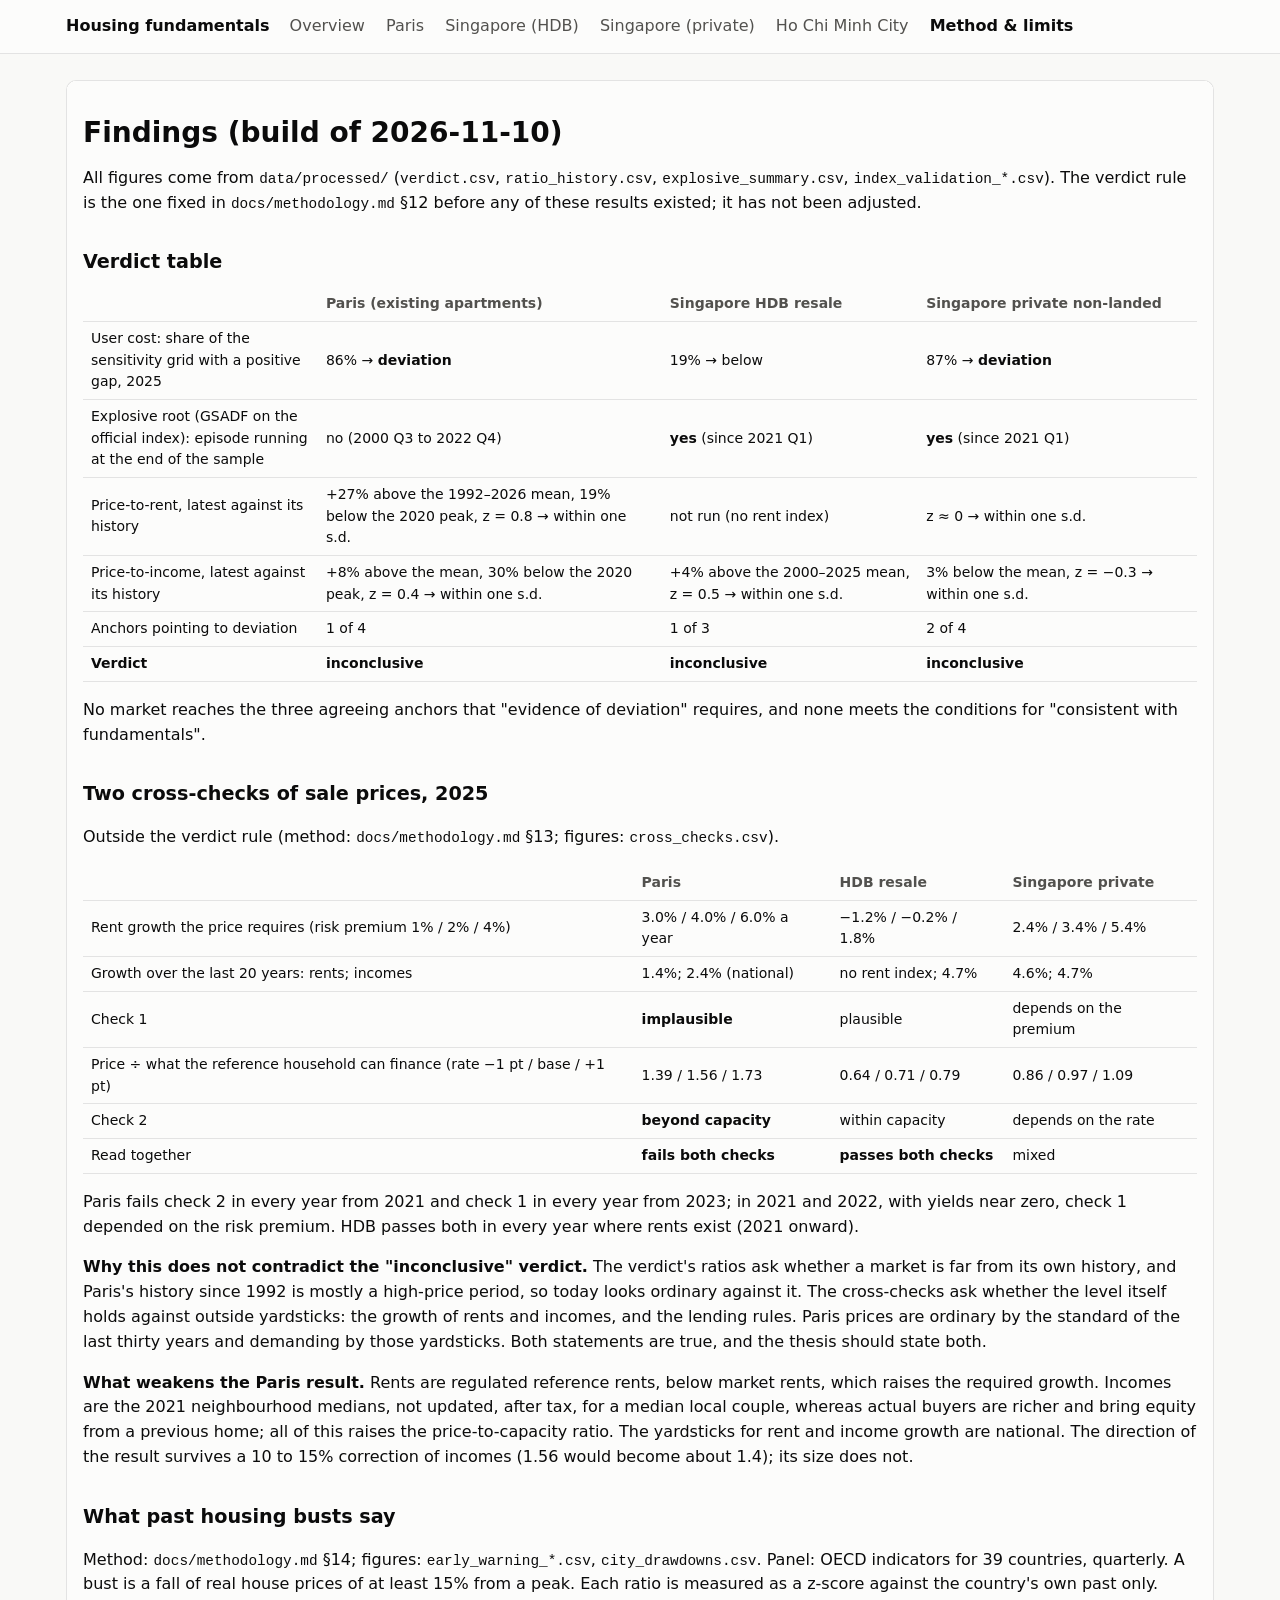
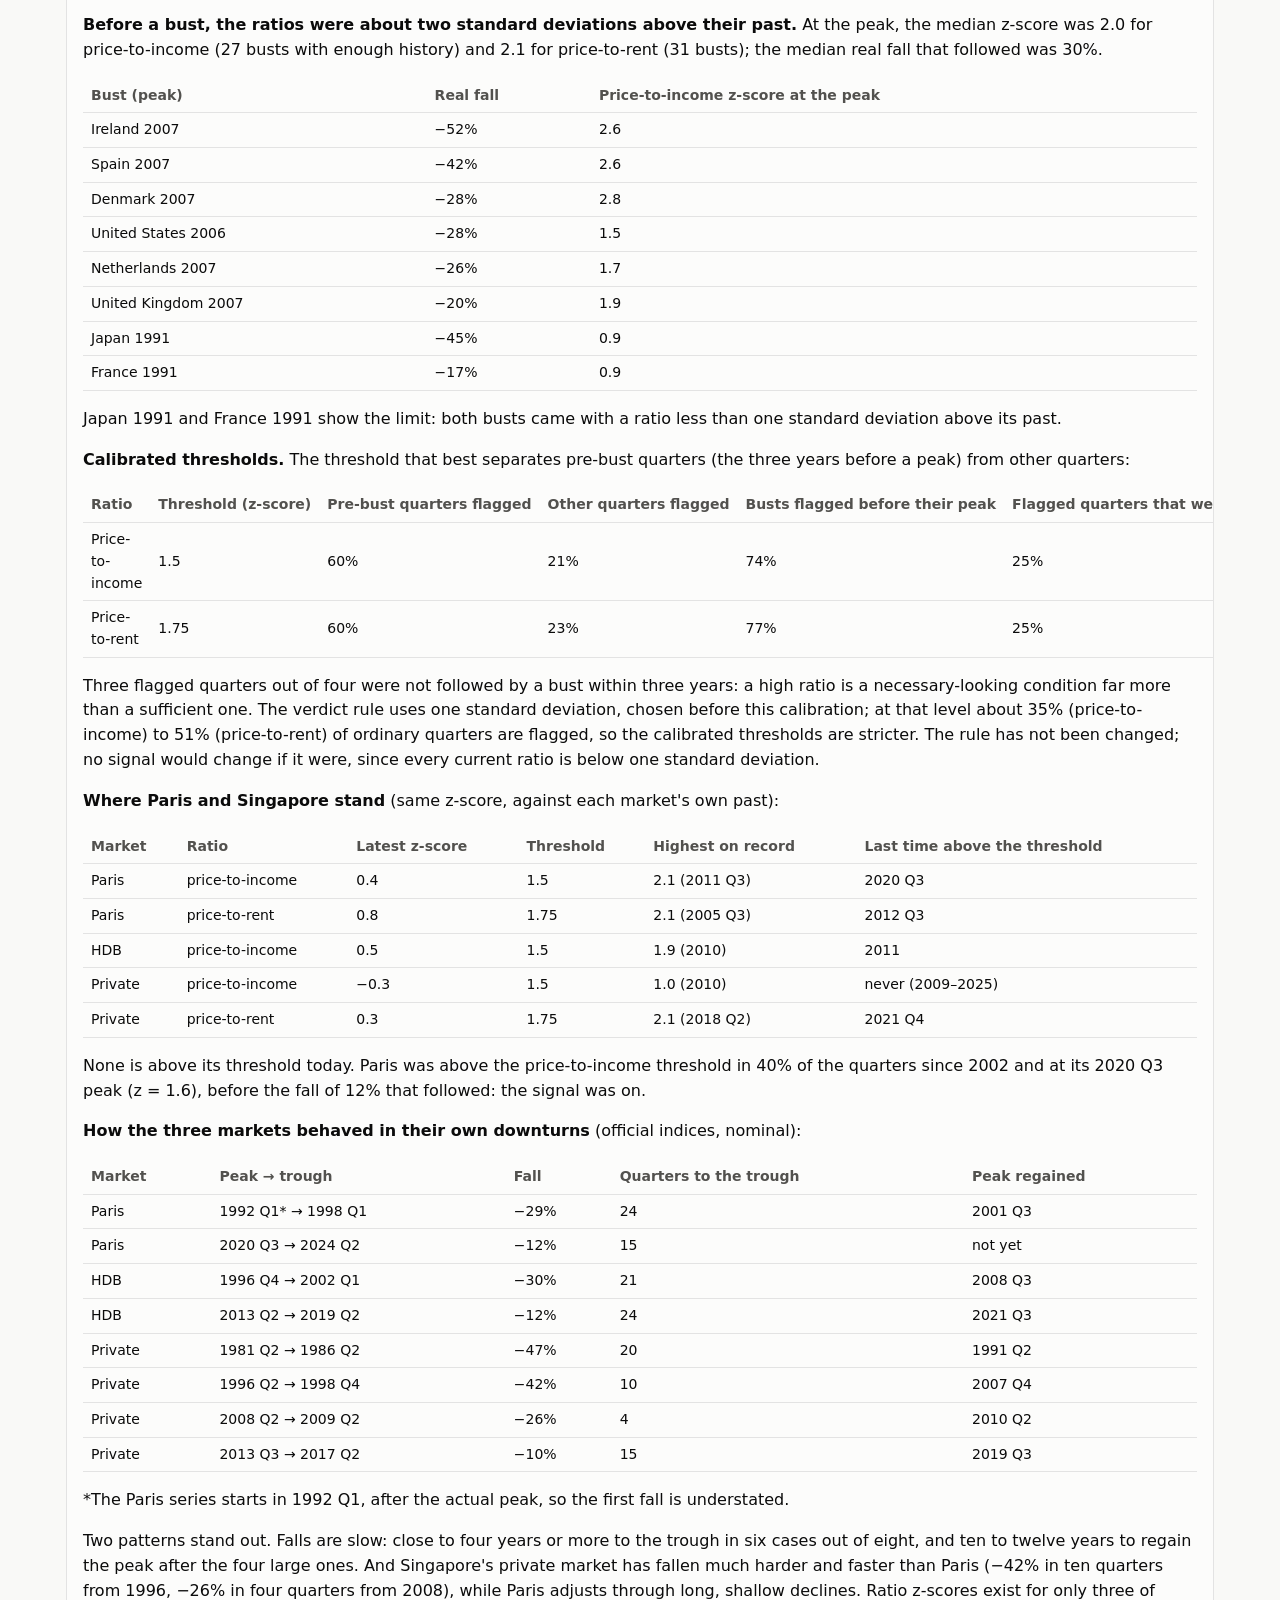
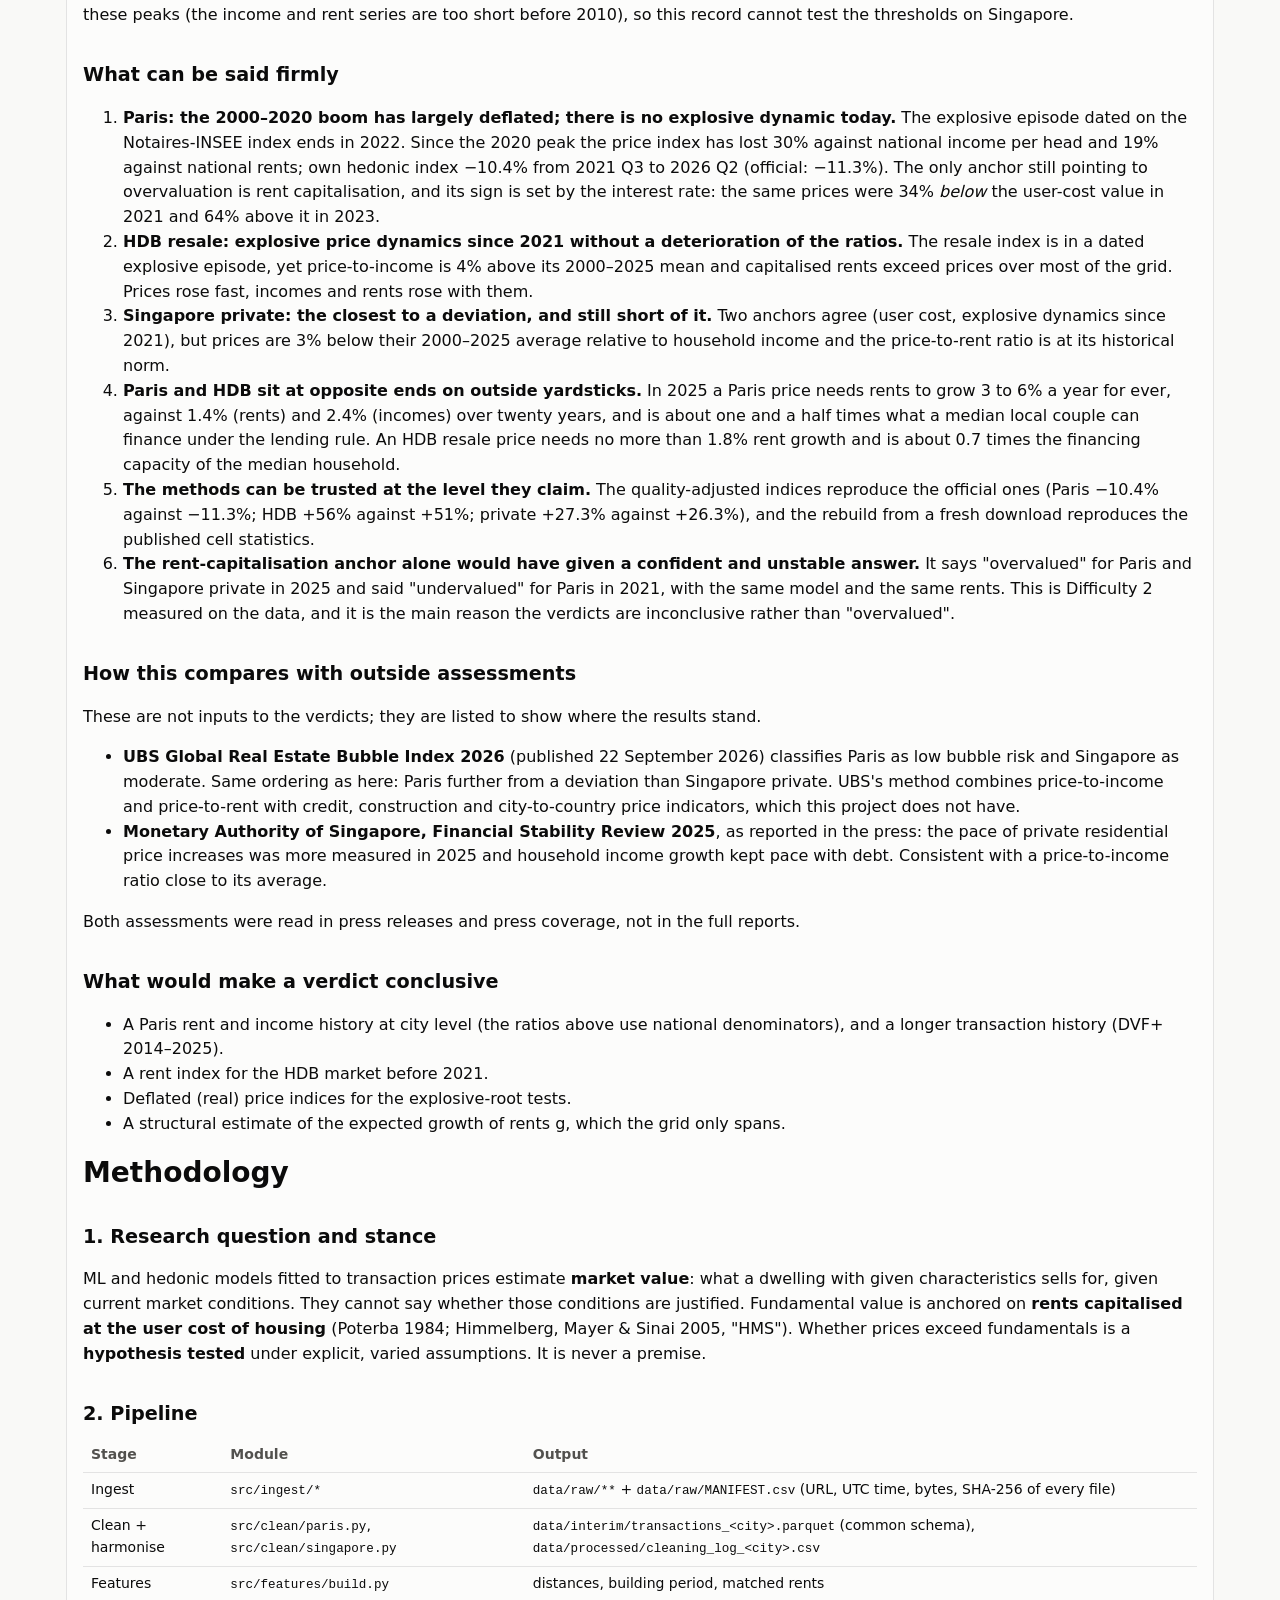
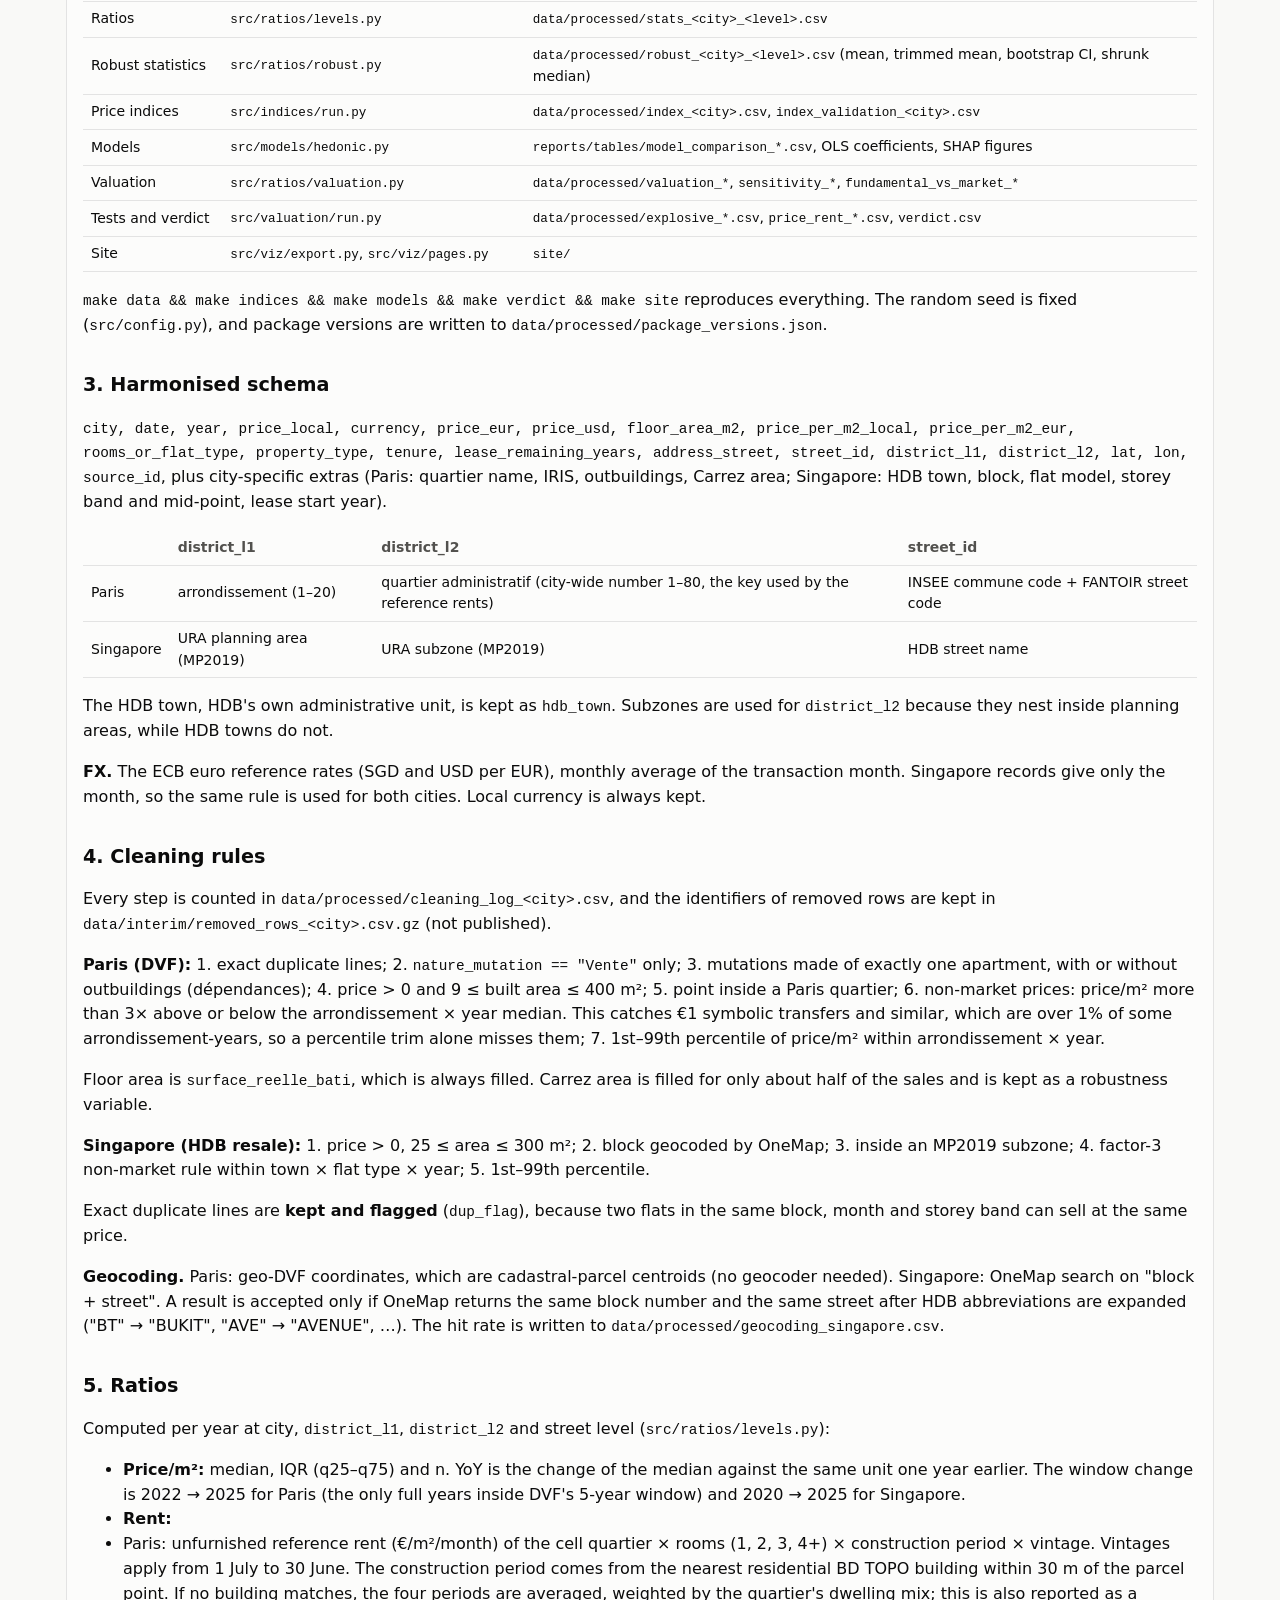
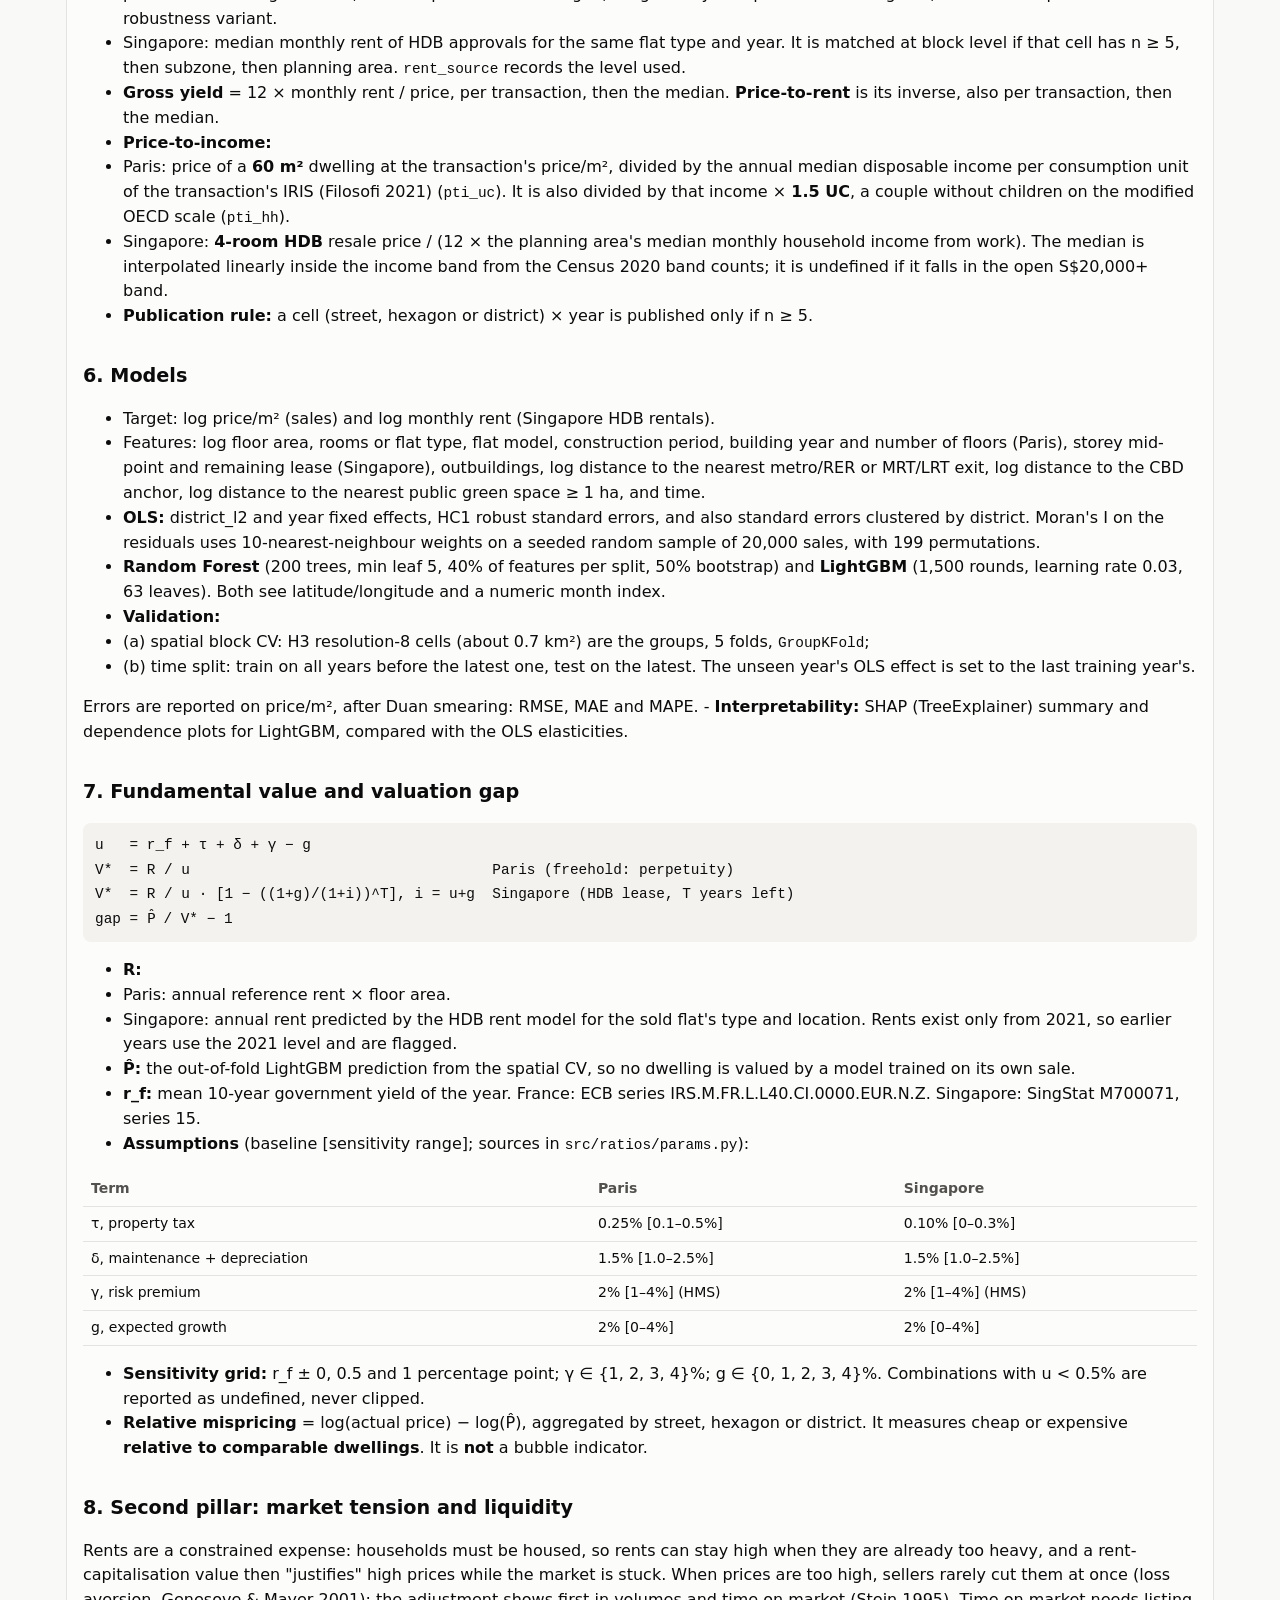
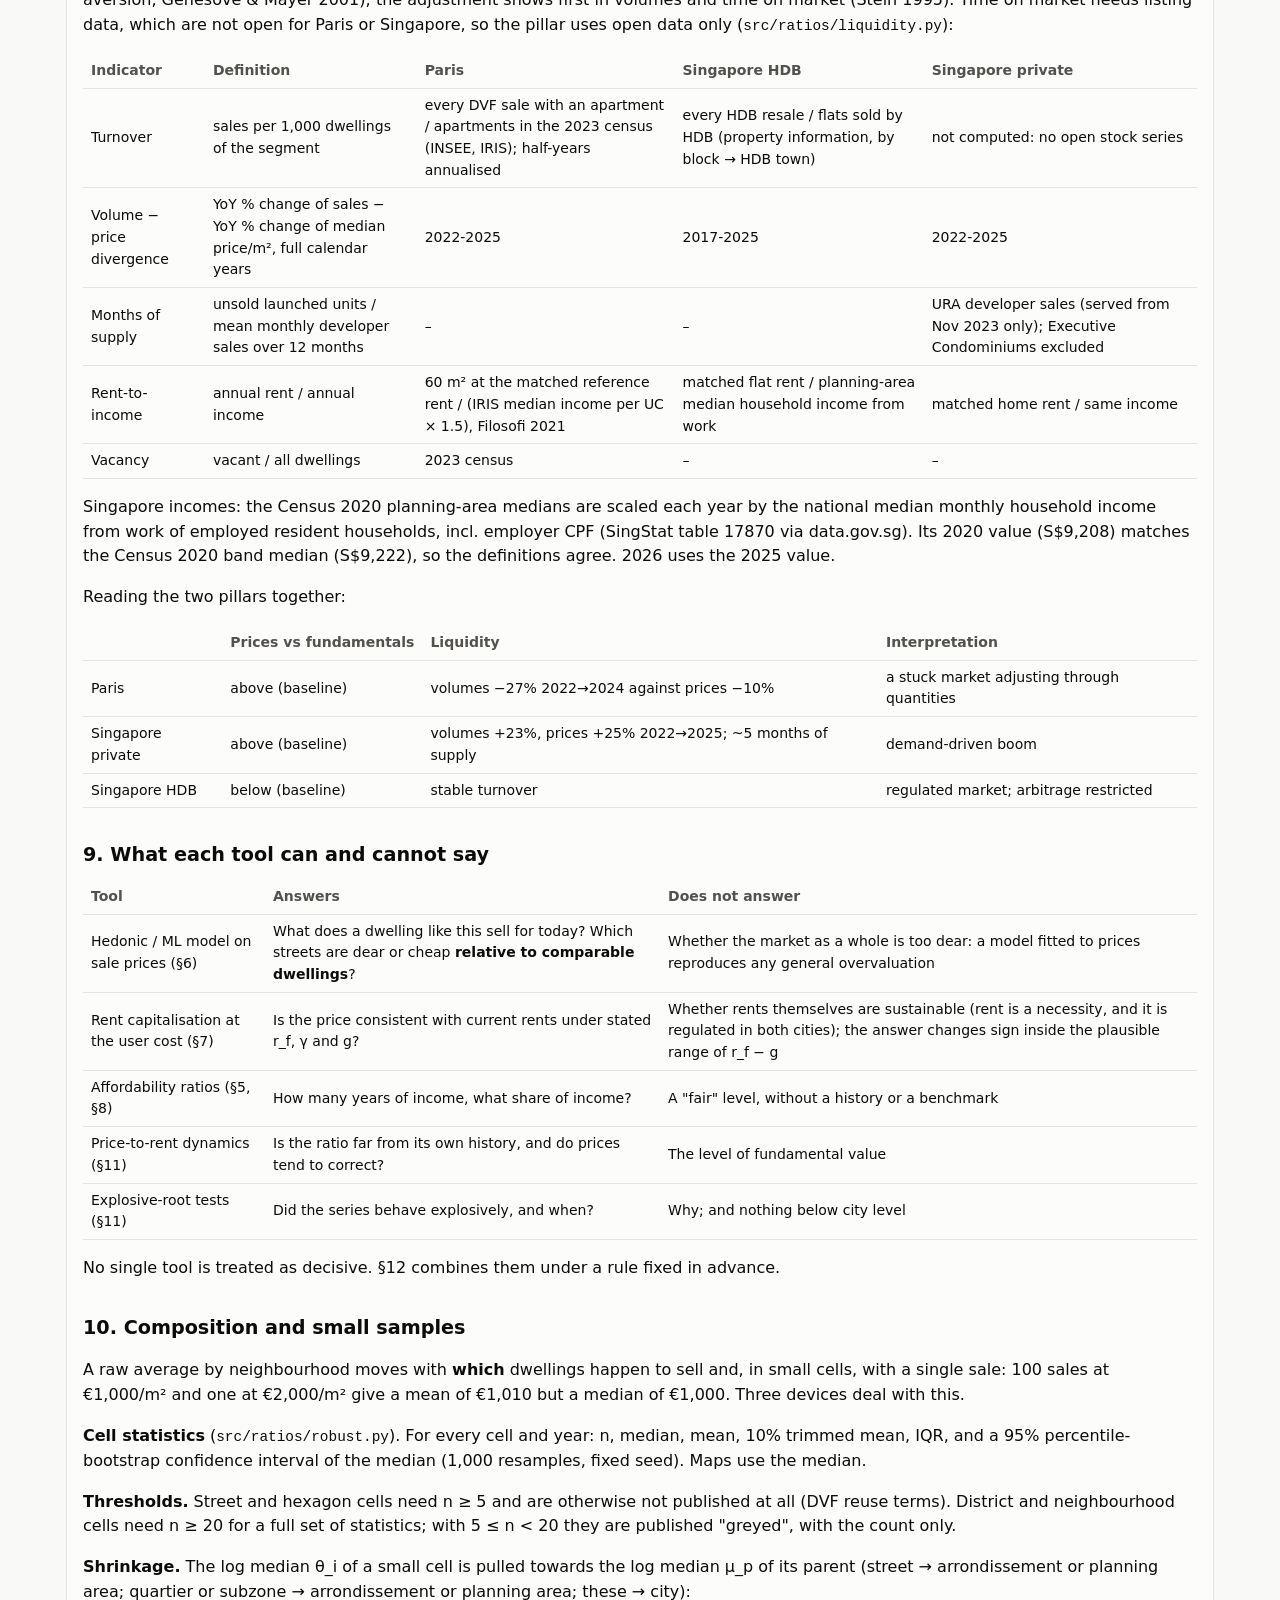
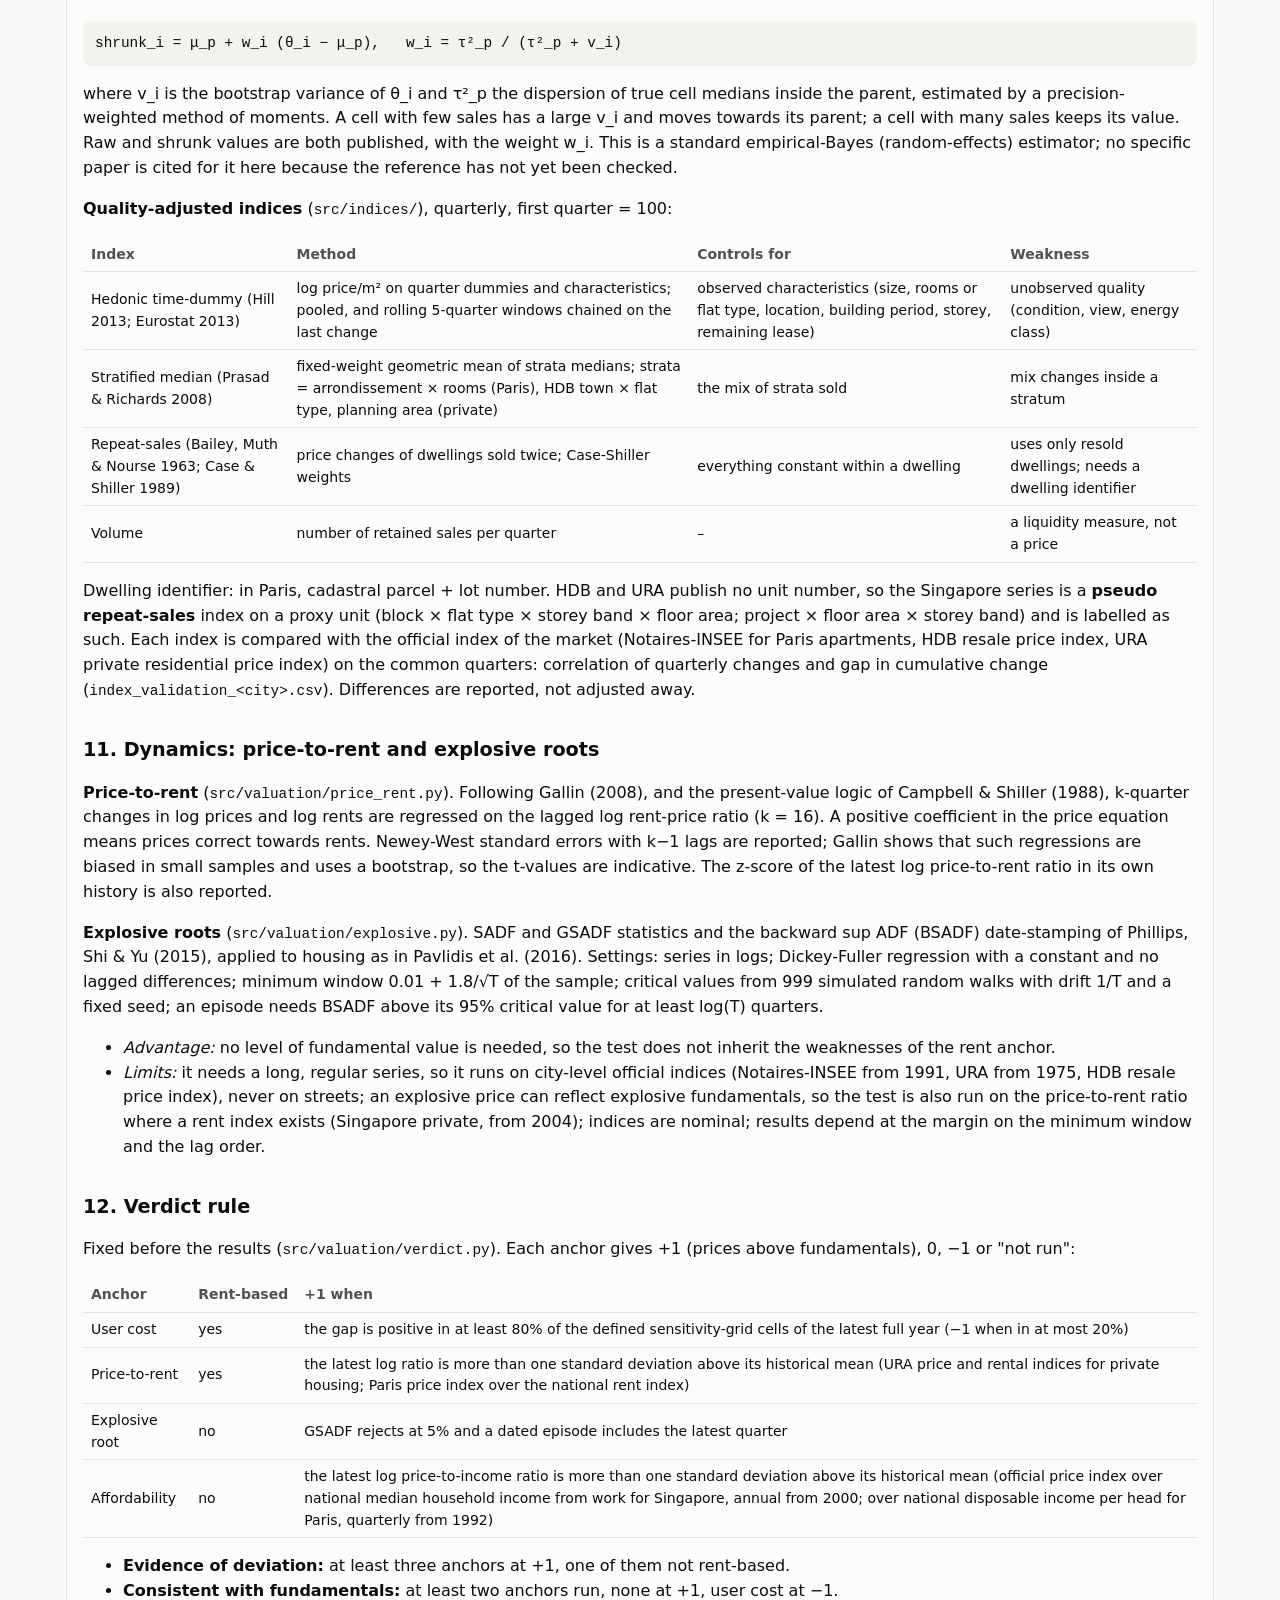
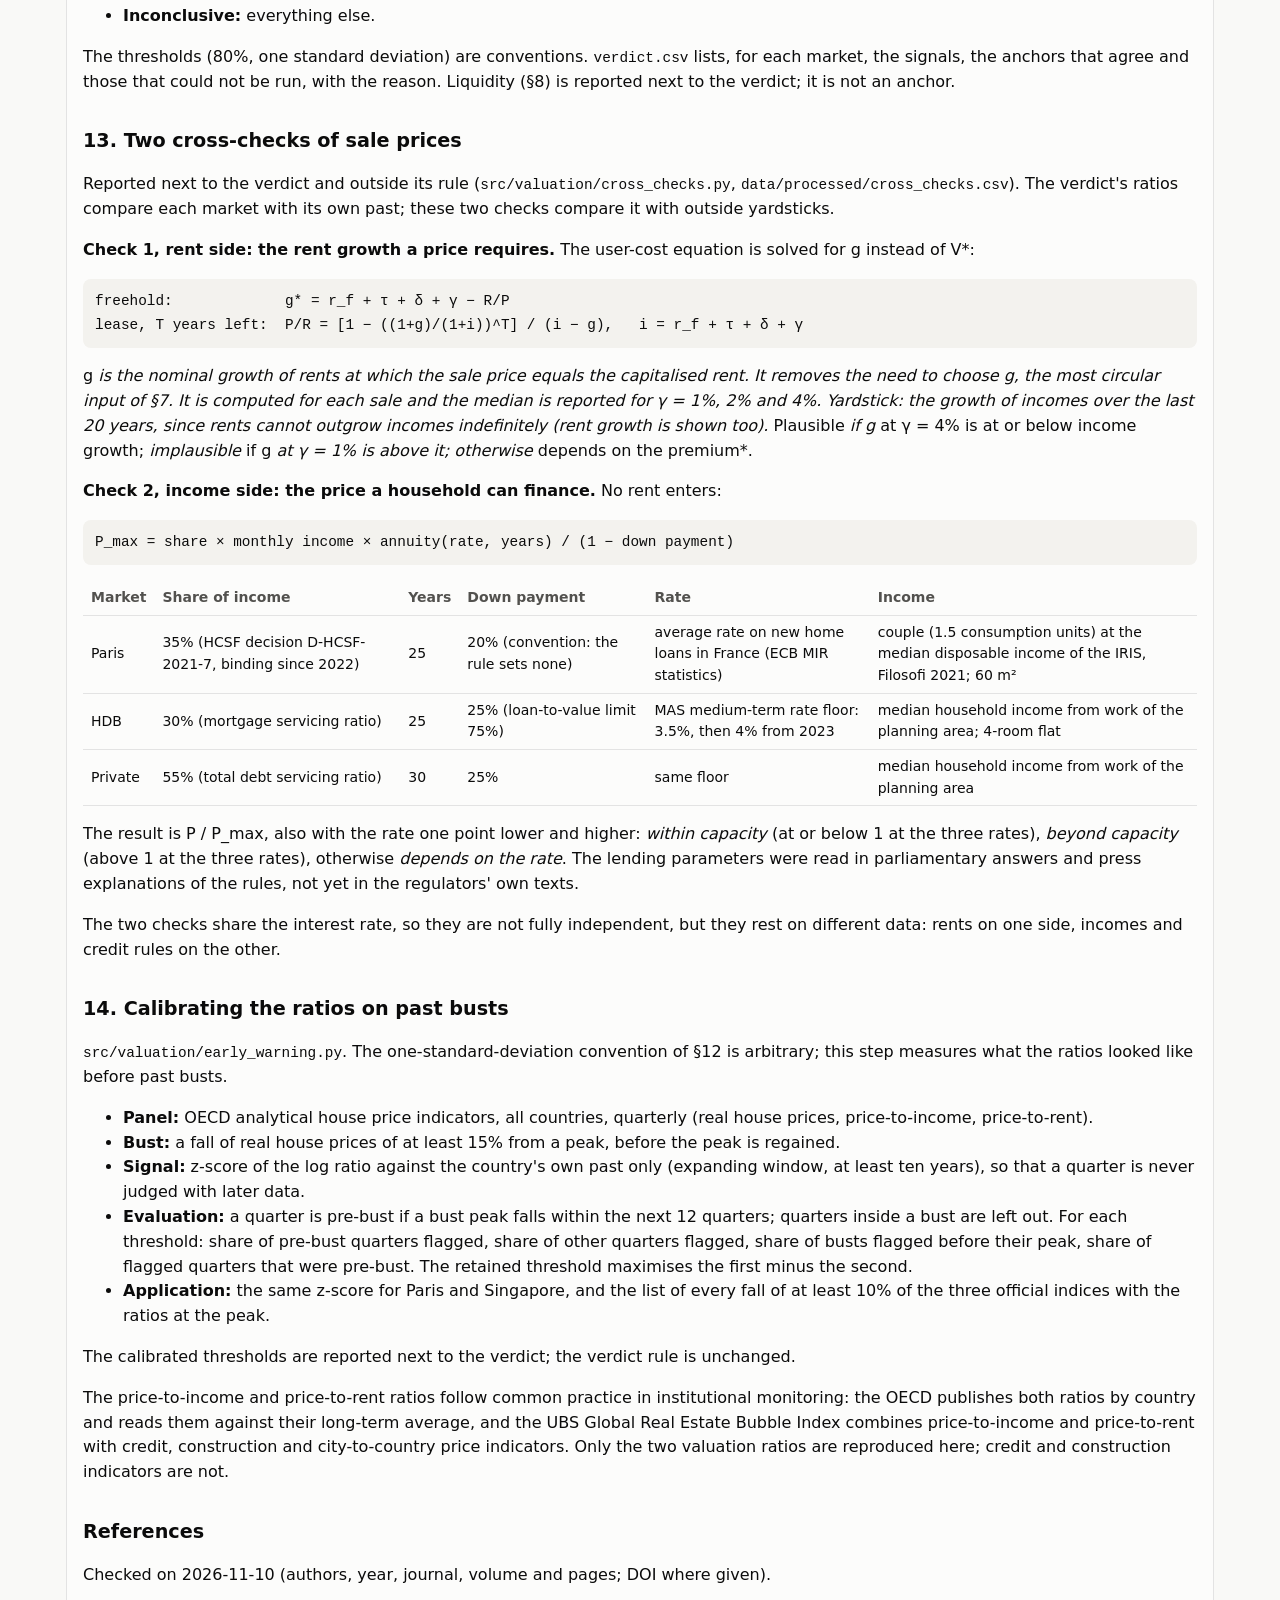
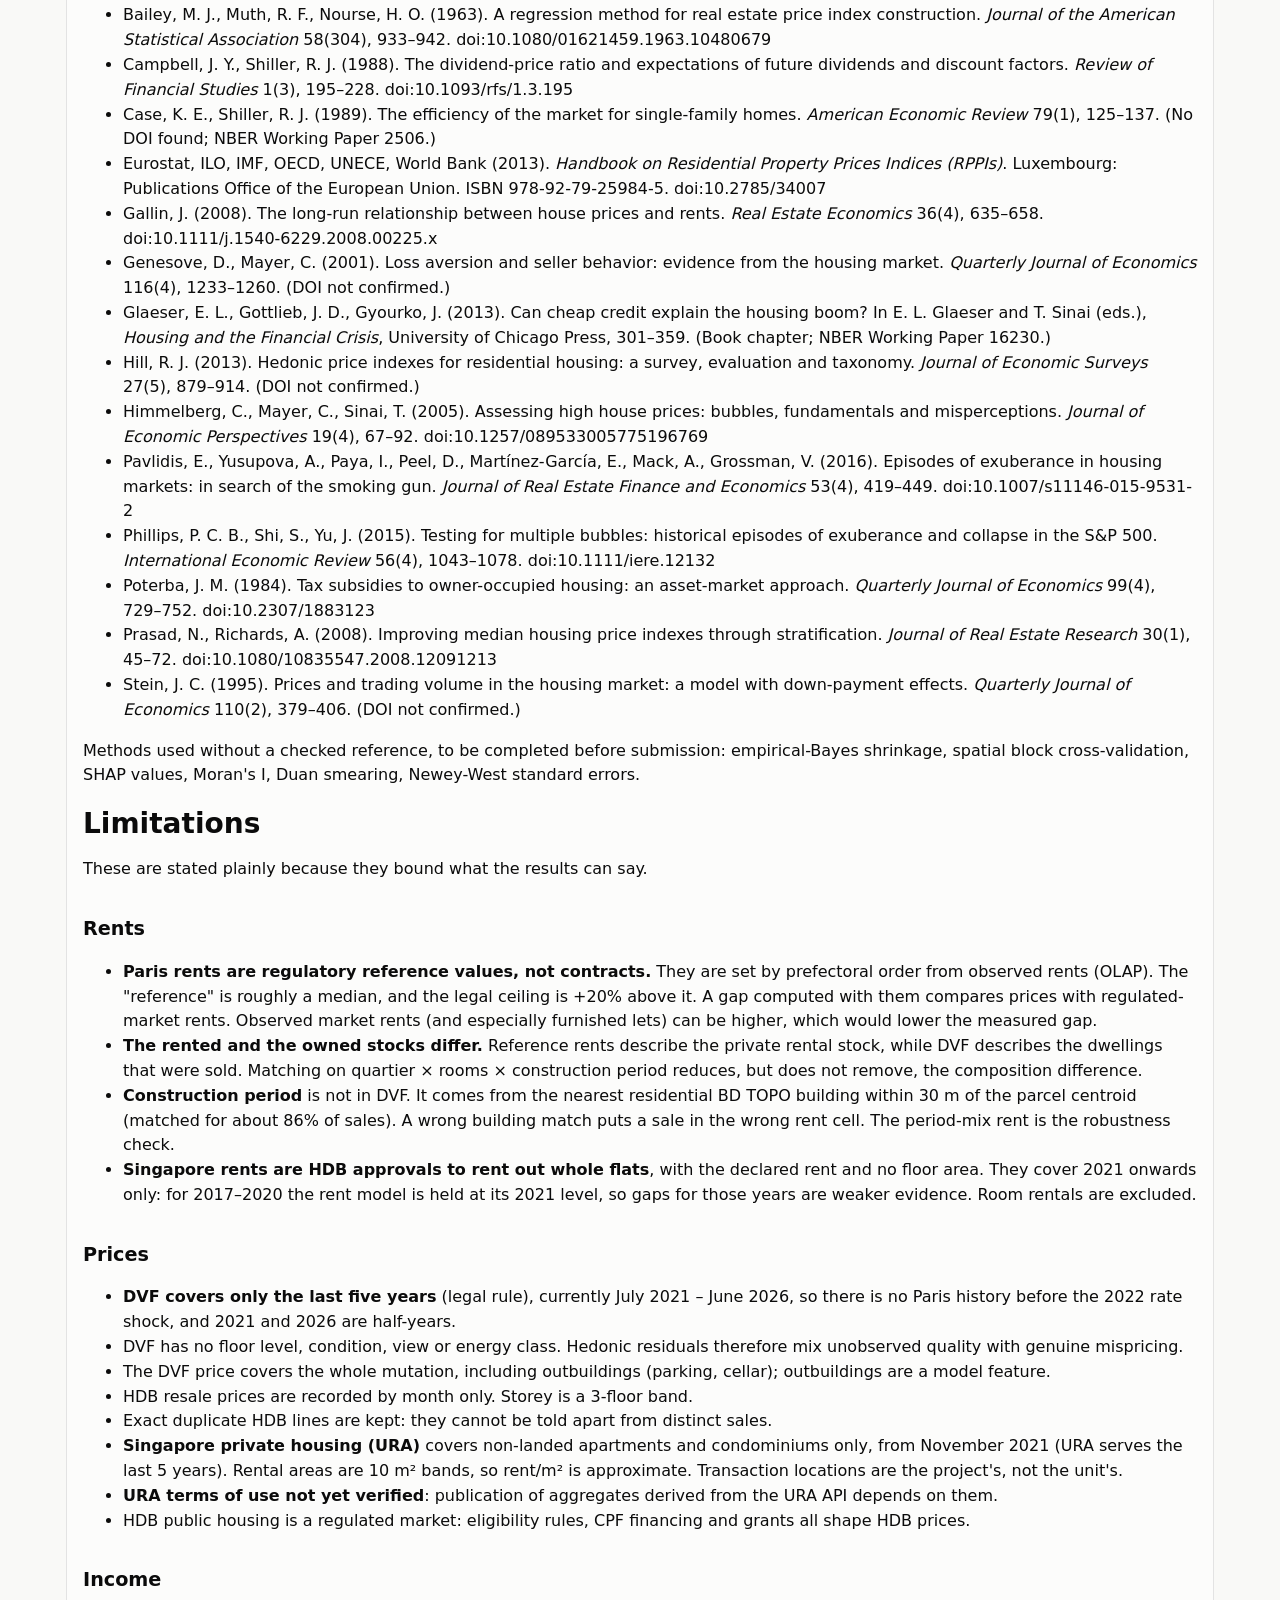
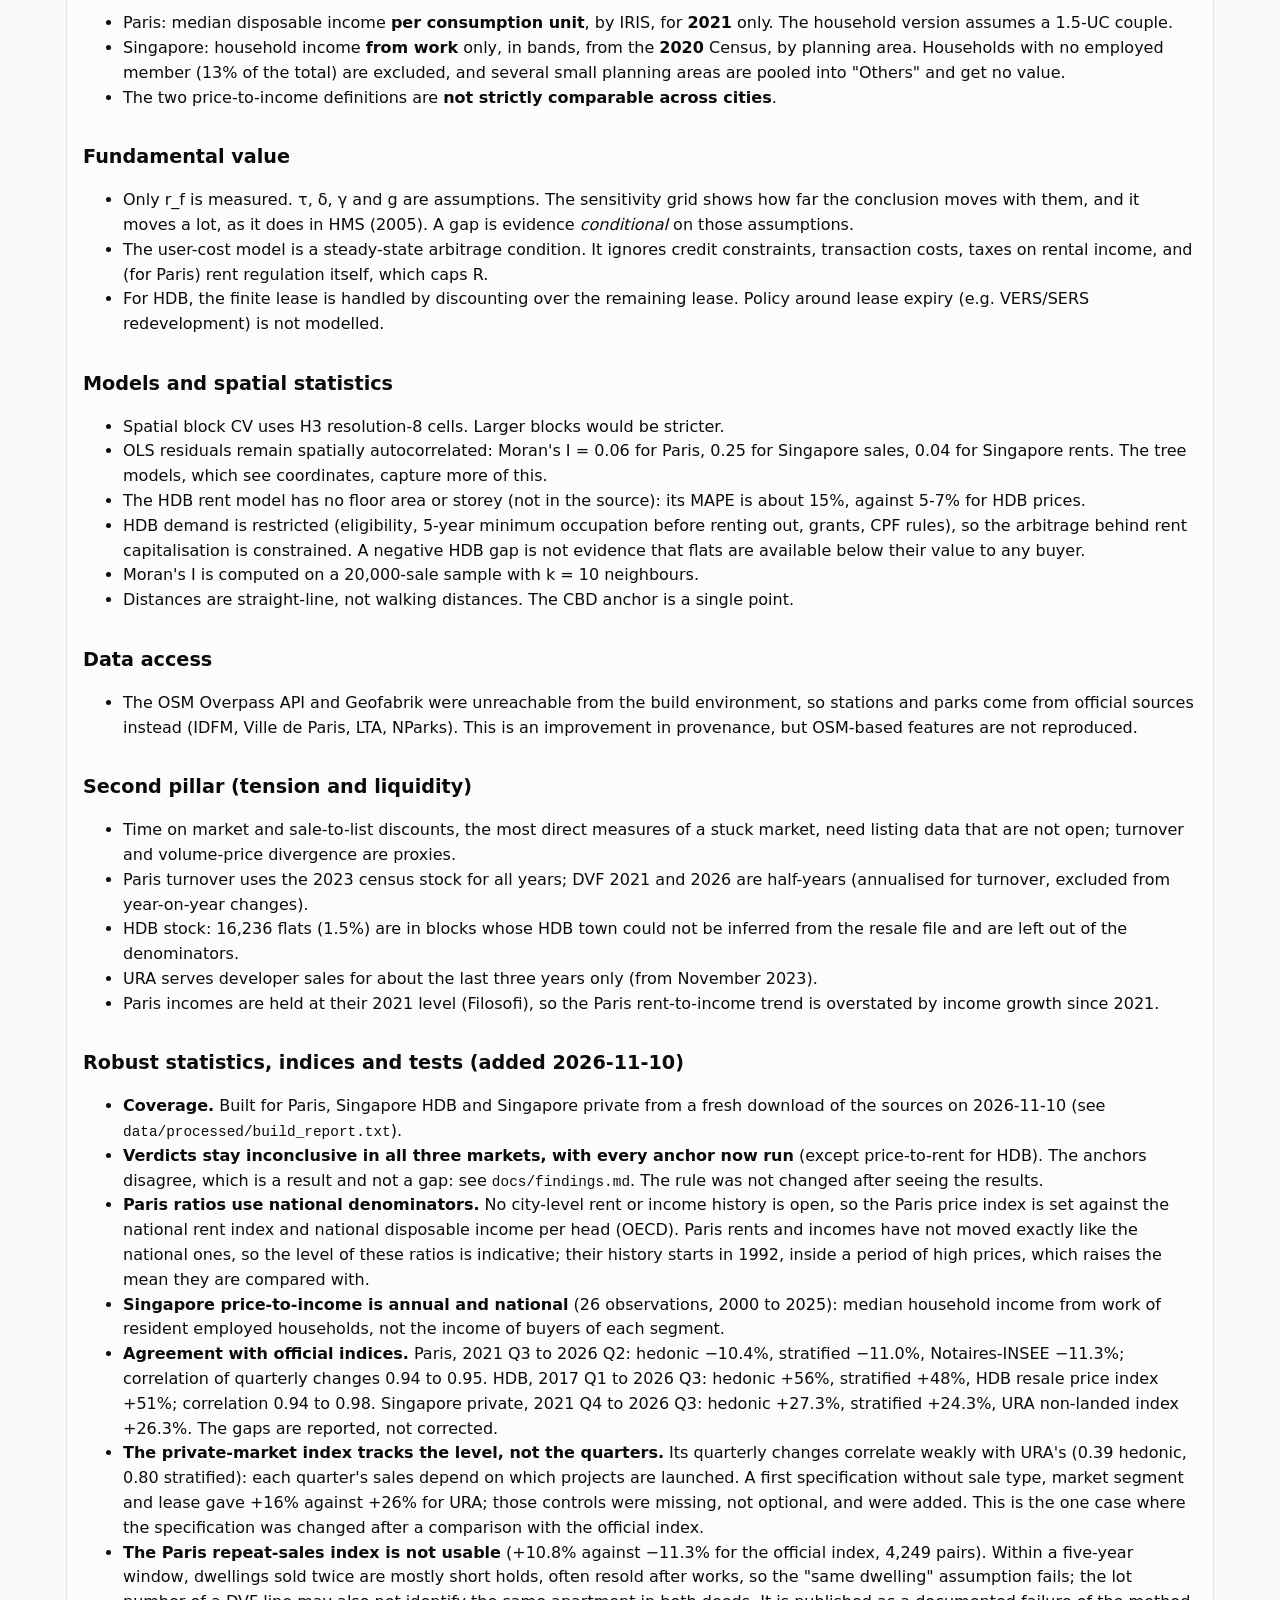
==== commit 51e09ee5: "Findings: wording of the downturn record" ====
--- a/site/methodology.html
+++ b/site/methodology.html
@@ -284,7 +284,7 @@
 <td>−0.3</td>
 <td>1.5</td>
 <td>1.0 (2010)</td>
-<td>never (2010–2025)</td>
+<td>never (2009–2025)</td>
 </tr>
 <tr>
 <td>Private</td>
@@ -370,8 +370,8 @@
 </tbody>
 </table>
 <p>*The Paris series starts in 1992 Q1, after the actual peak, so the first fall is understated.</p>
-<p>Two patterns stand out. Falls are slow: four to six years to the trough in six cases out
-of eight, and around ten years to regain the peak after the large ones. And Singapore's
+<p>Two patterns stand out. Falls are slow: close to four years or more to the trough in six cases
+out of eight, and ten to twelve years to regain the peak after the four large ones. And Singapore's
 private market has fallen much harder and faster than Paris (−42% in ten quarters from
 1996, −26% in four quarters from 2008), while Paris adjusts through long, shallow declines.
 Ratio z-scores exist for only three of these peaks (the income and rent series are too
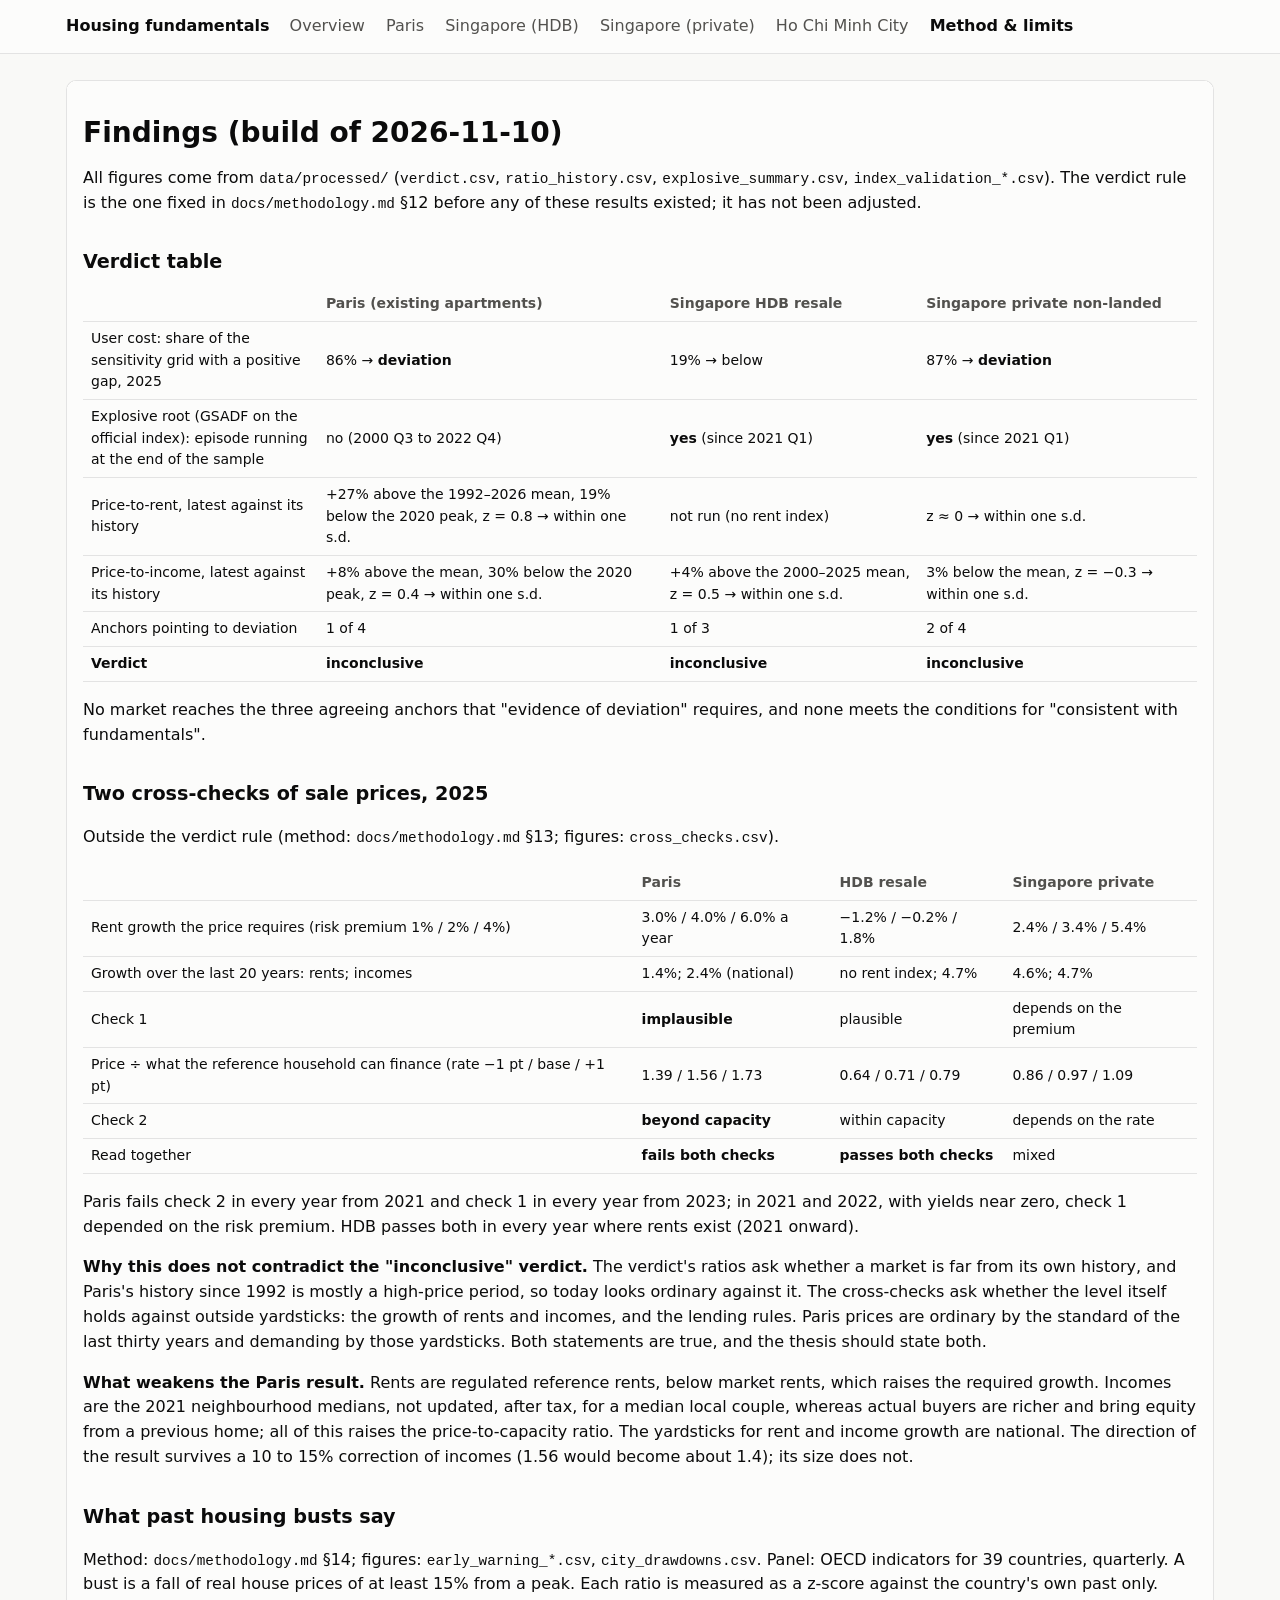
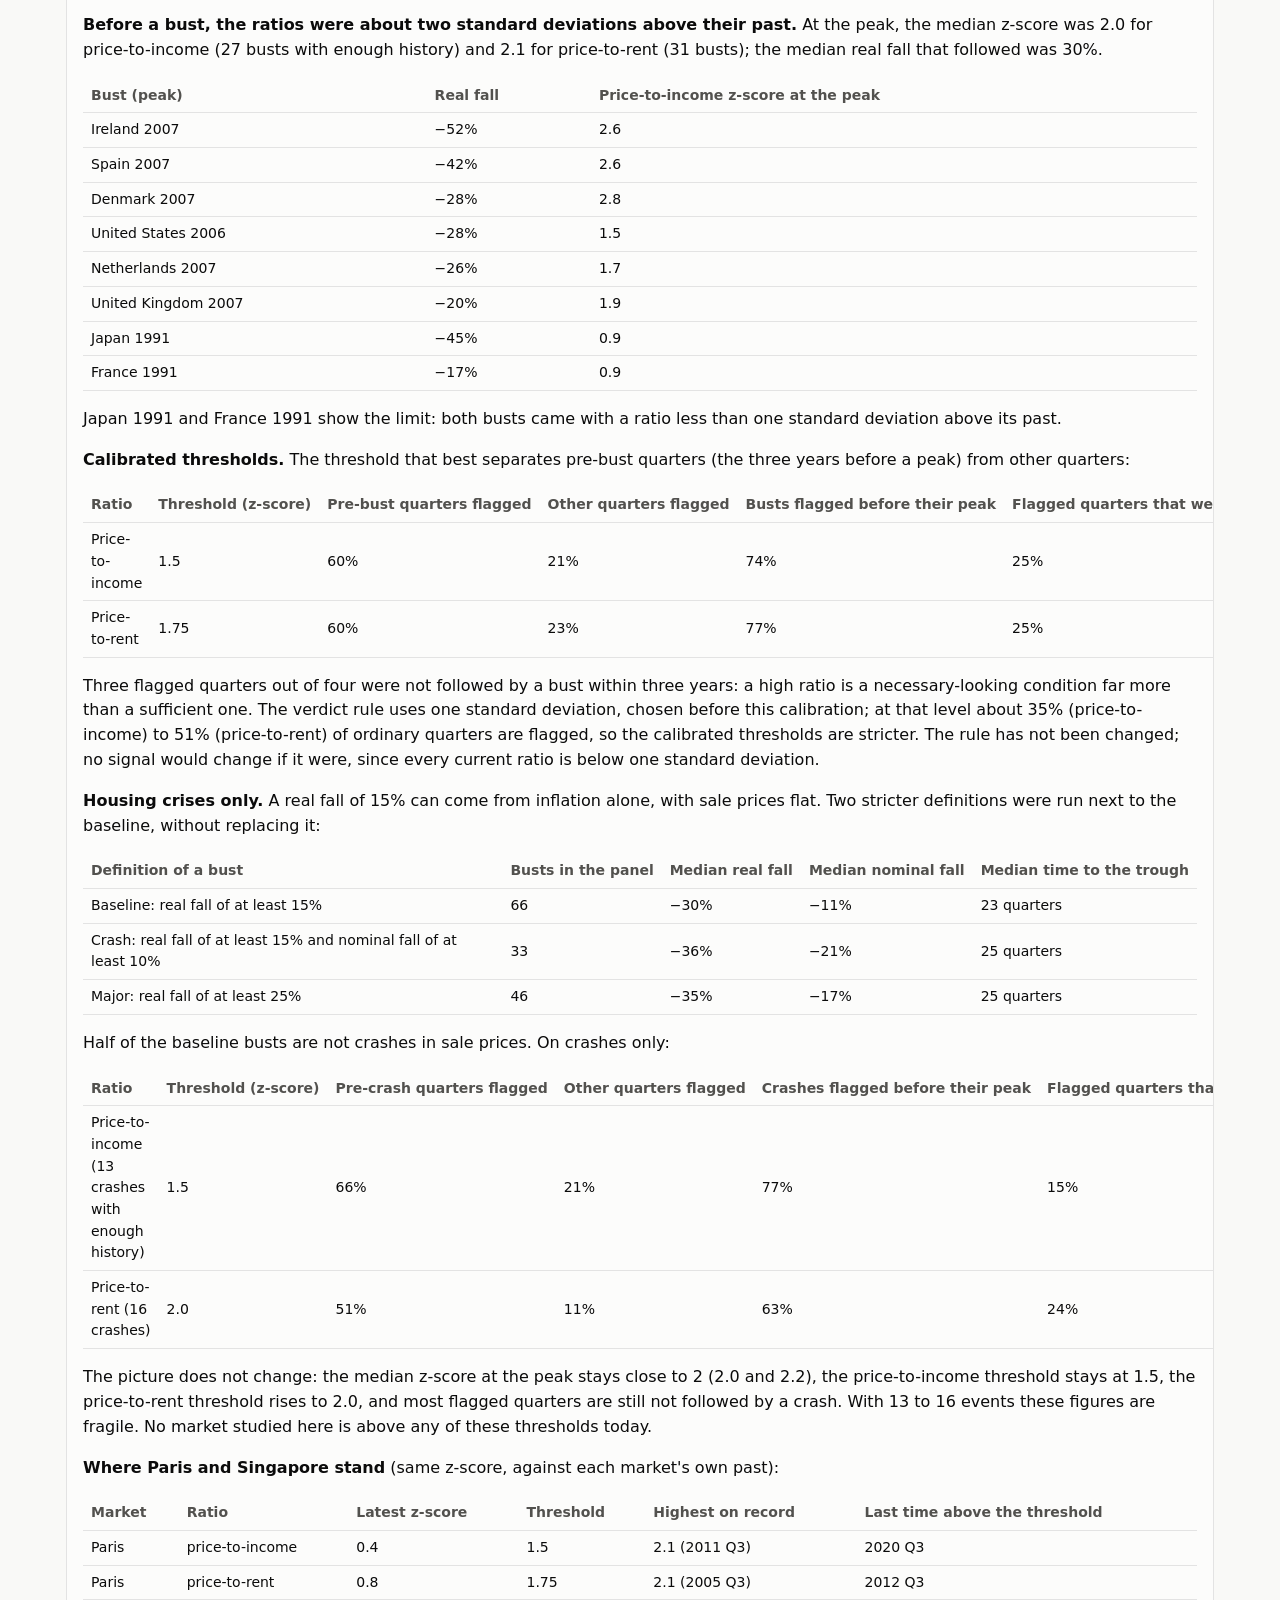
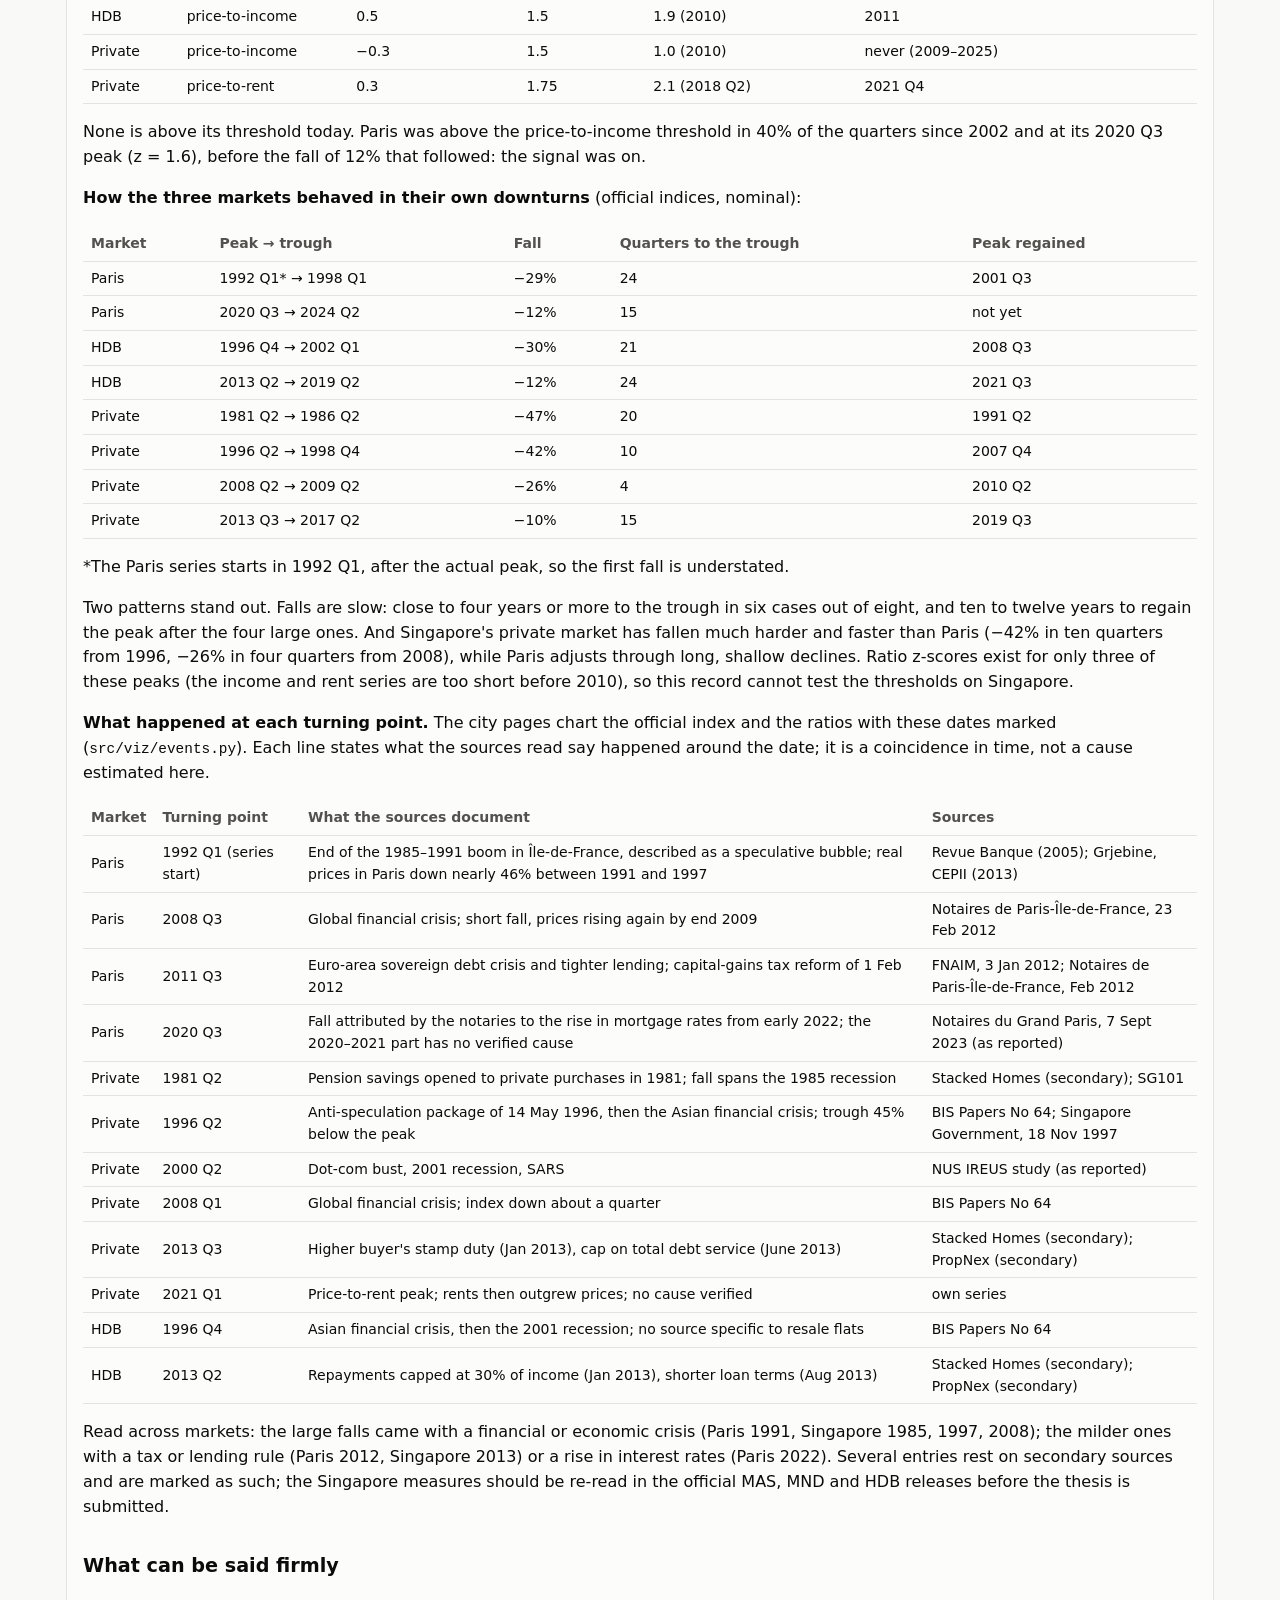
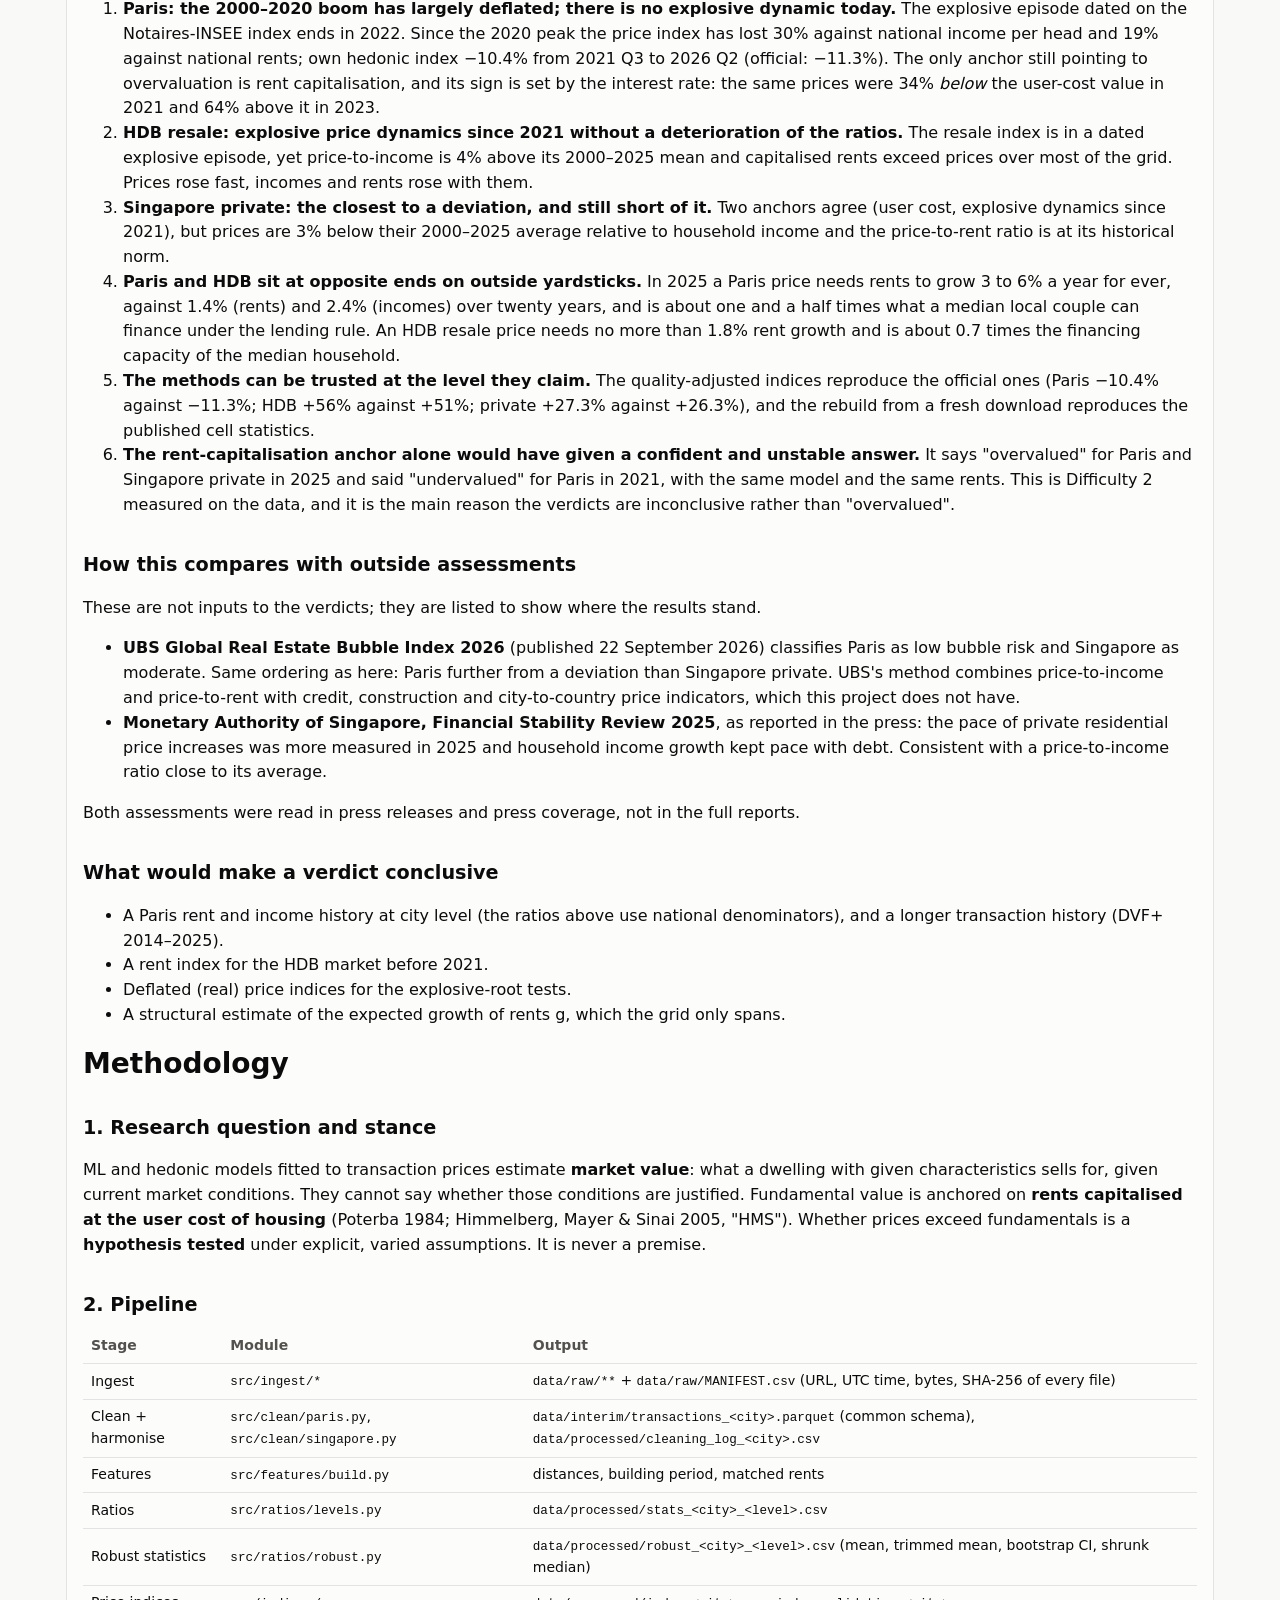
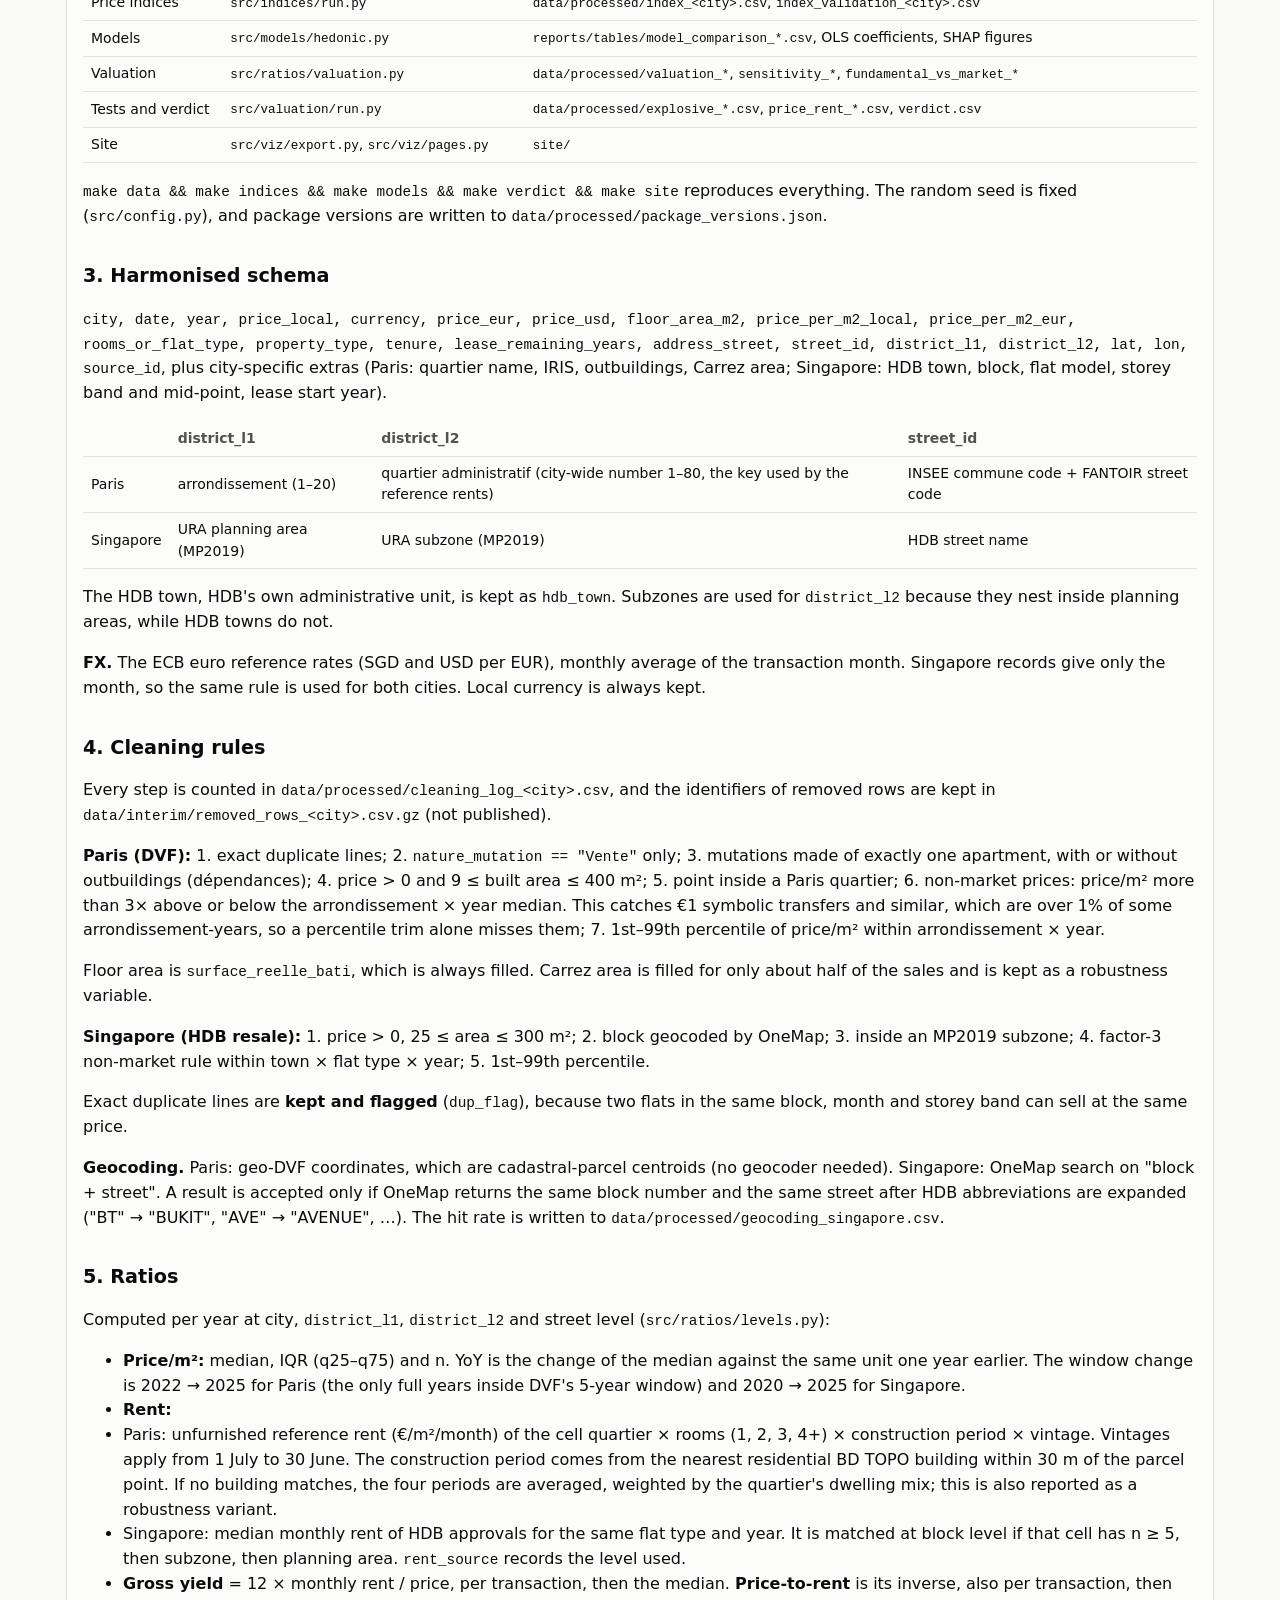
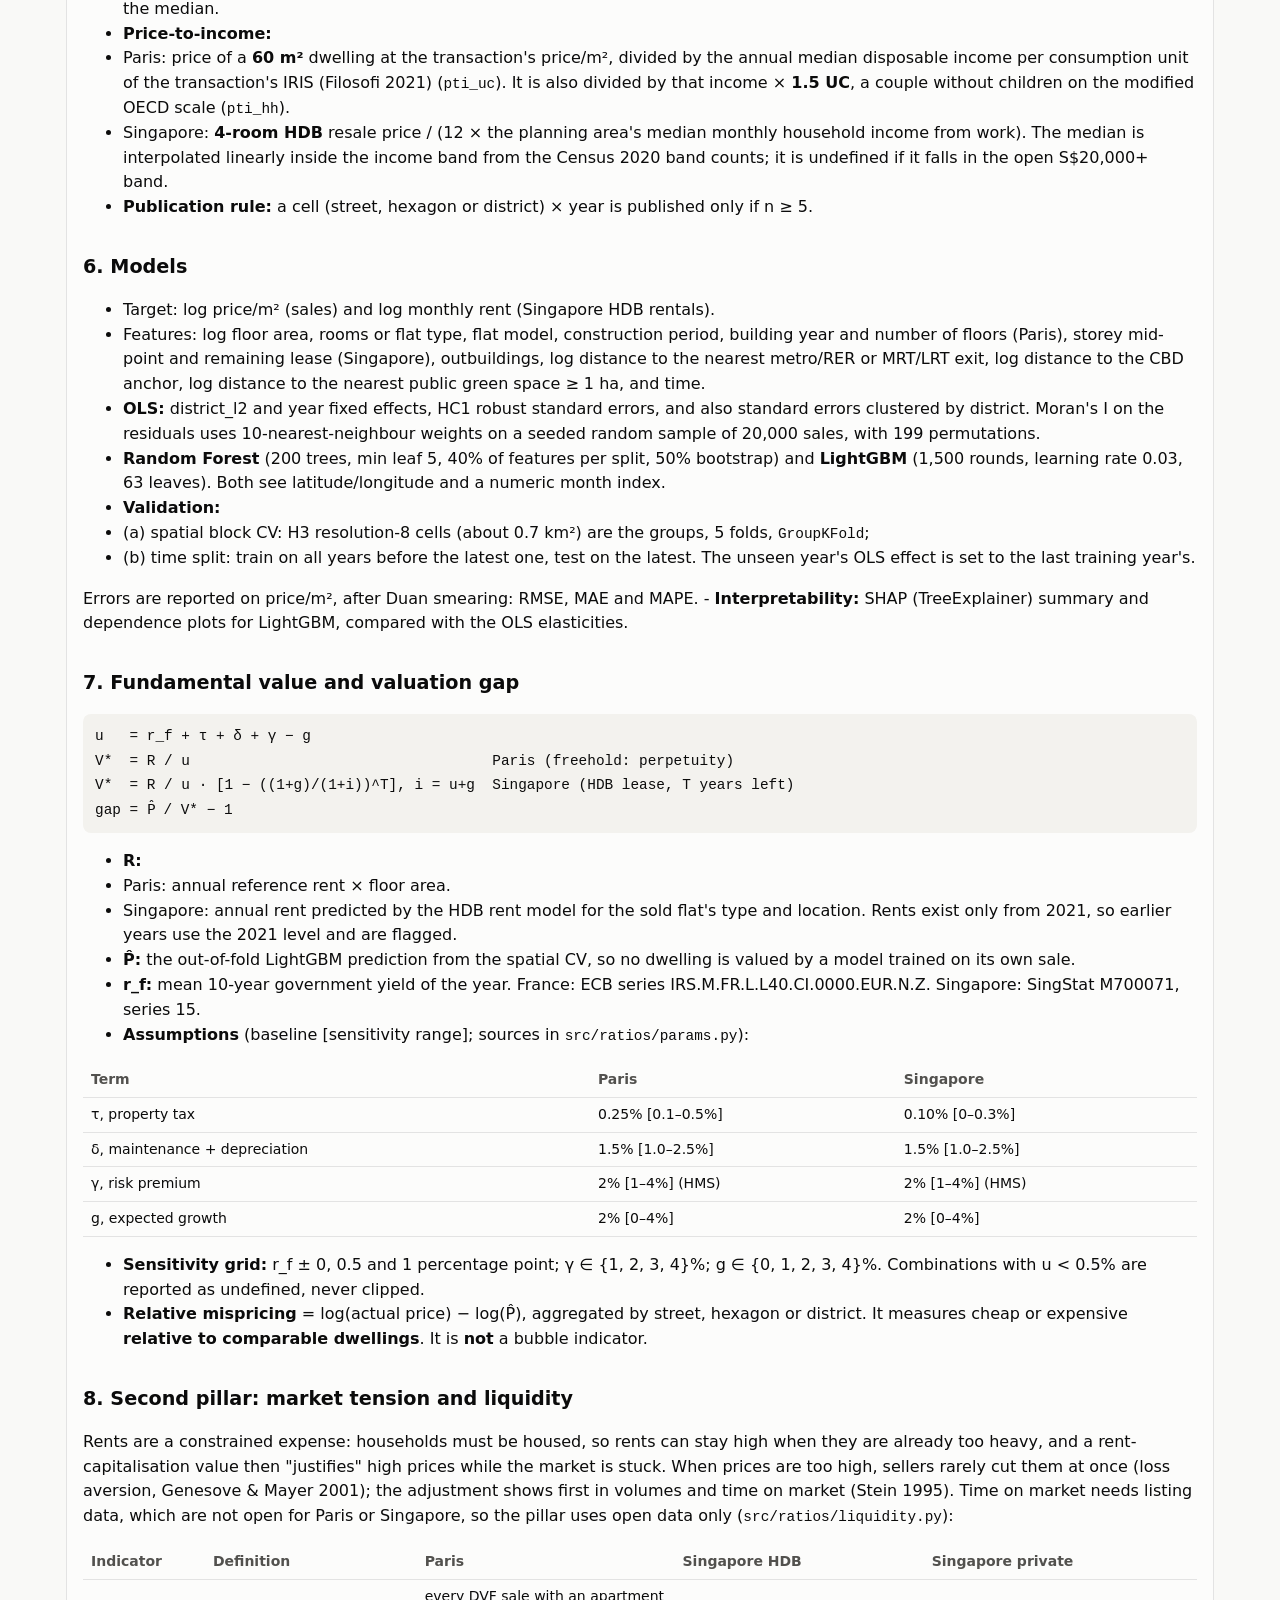
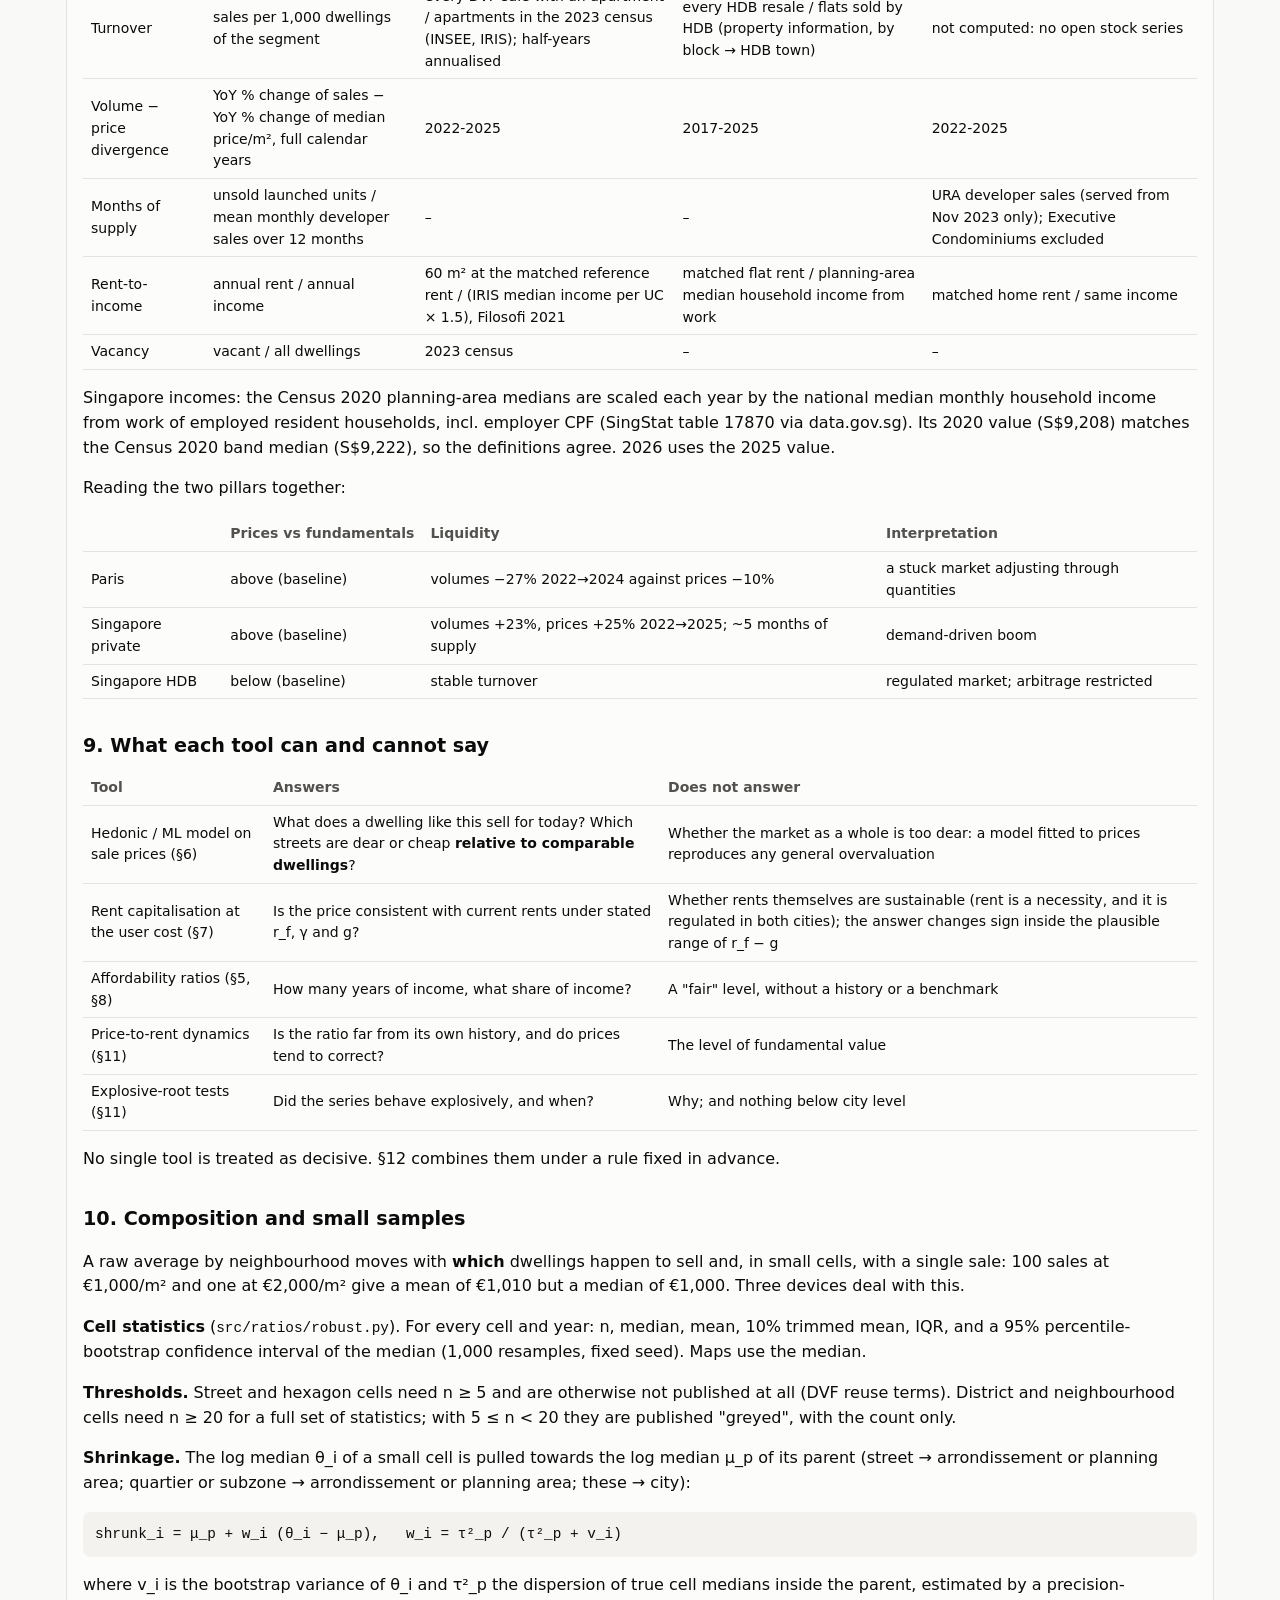
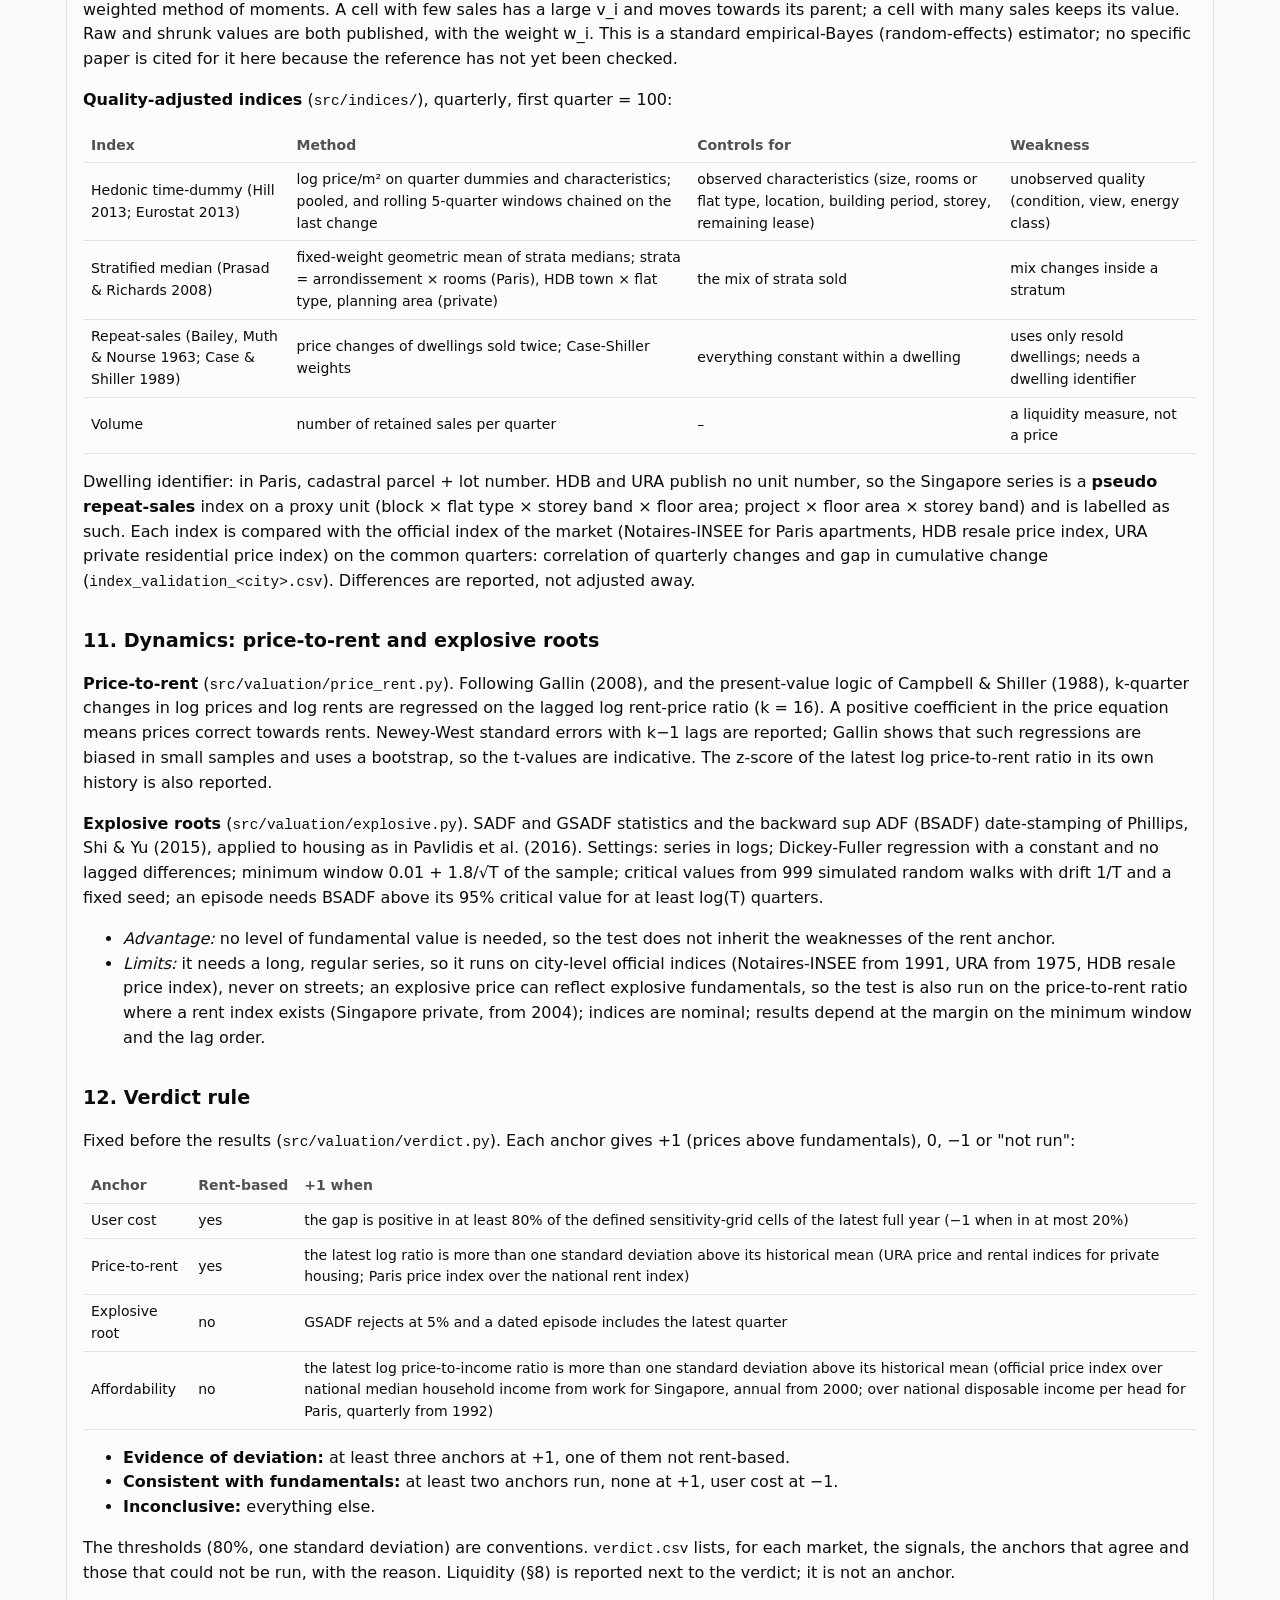
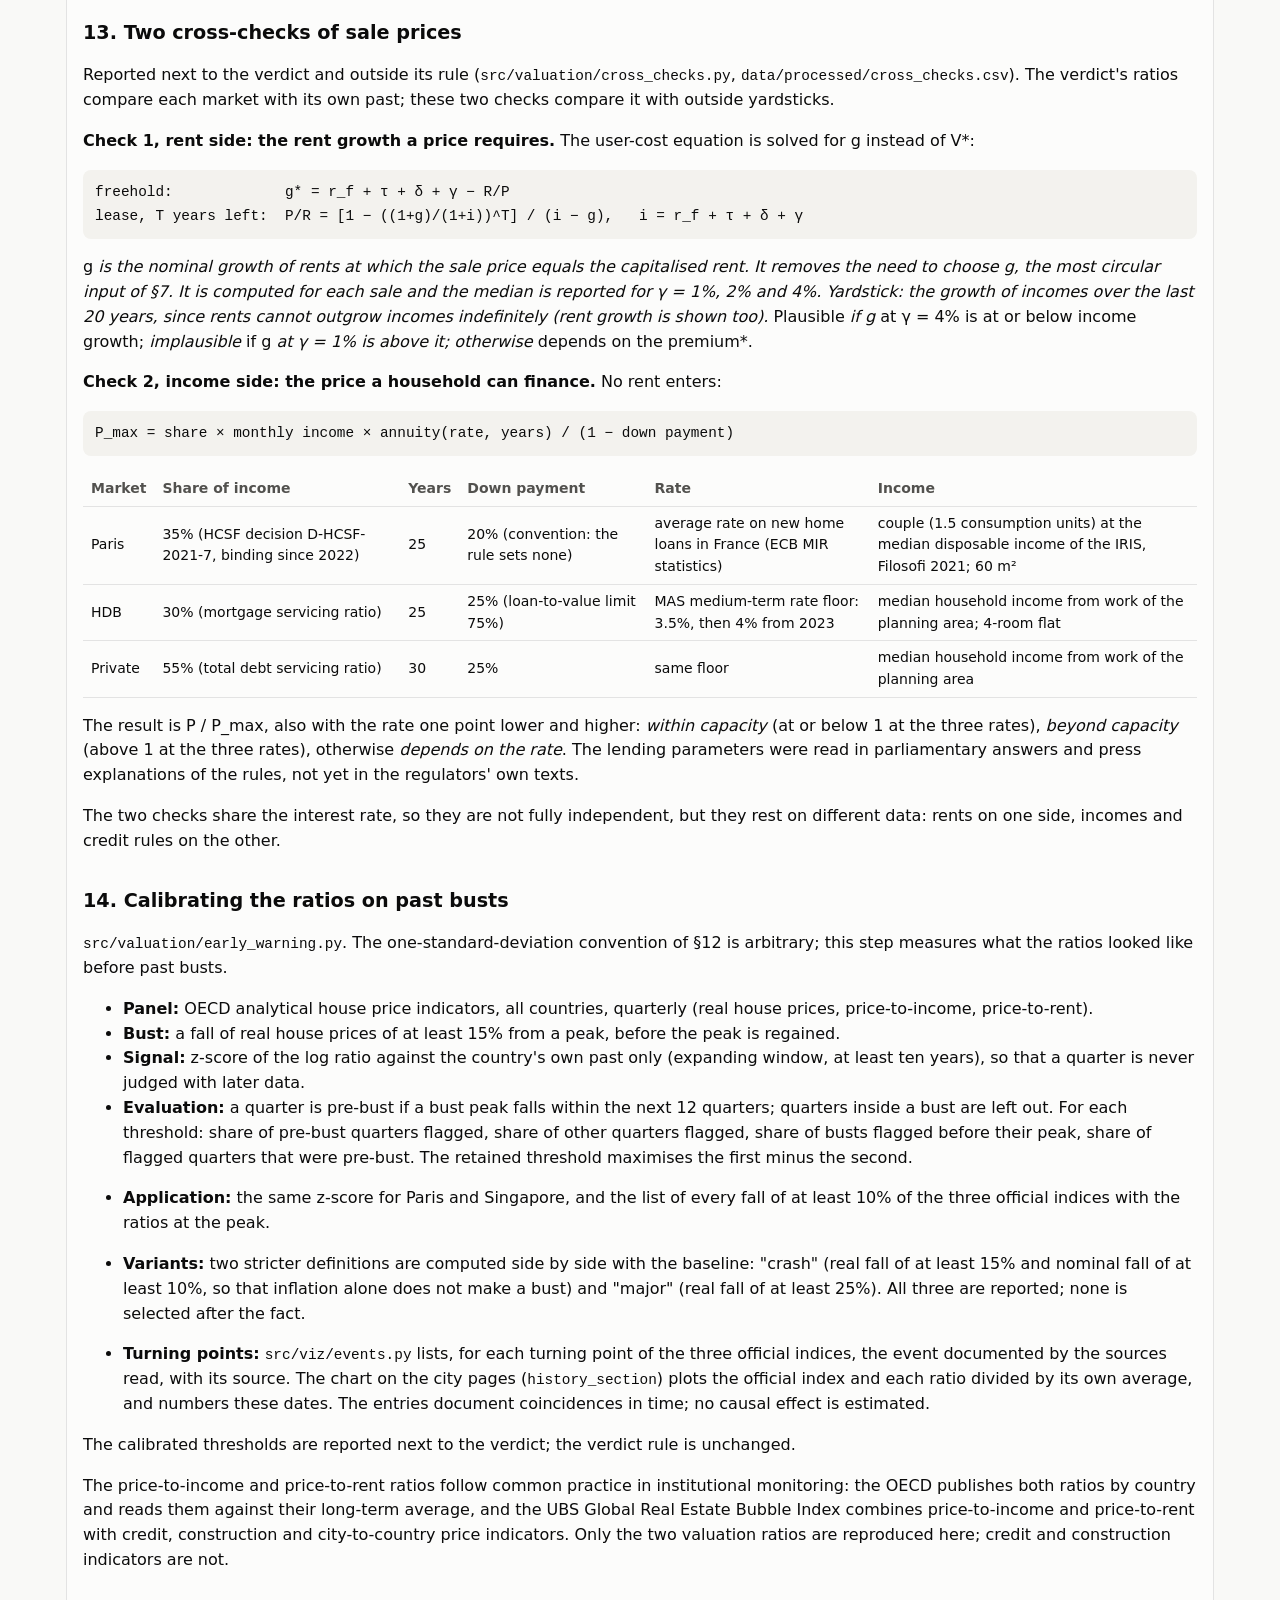
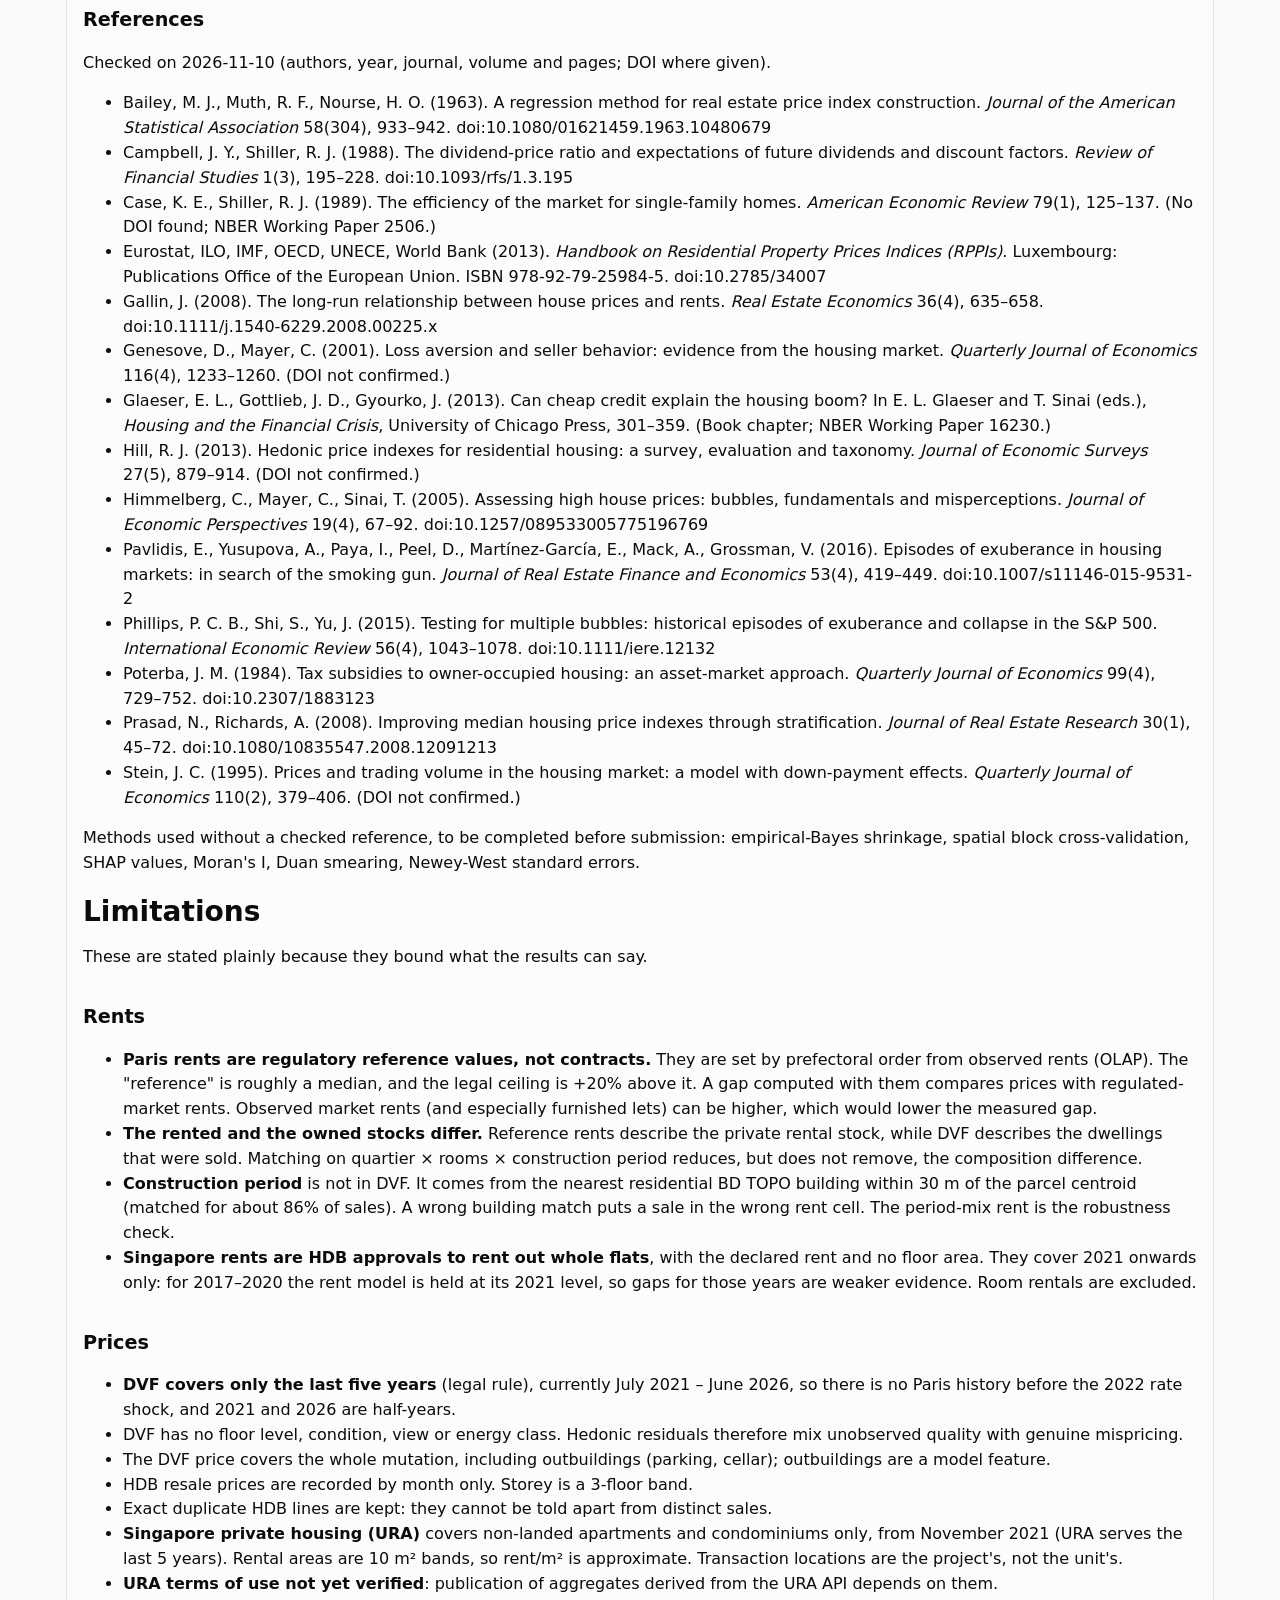
==== commit 3b3ce86f: "Chart prices and ratios through past cycles with documented turning points; report crisis-only calib" ====
--- a/site/methodology.html
+++ b/site/methodology.html
@@ -241,6 +241,77 @@
 (price-to-income) to 51% (price-to-rent) of ordinary quarters are flagged, so the calibrated
 thresholds are stricter. The rule has not been changed; no signal would change if it were,
 since every current ratio is below one standard deviation.</p>
+<p><strong>Housing crises only.</strong> A real fall of 15% can come from inflation alone, with sale prices
+flat. Two stricter definitions were run next to the baseline, without replacing it:</p>
+<table>
+<thead>
+<tr>
+<th>Definition of a bust</th>
+<th>Busts in the panel</th>
+<th>Median real fall</th>
+<th>Median nominal fall</th>
+<th>Median time to the trough</th>
+</tr>
+</thead>
+<tbody>
+<tr>
+<td>Baseline: real fall of at least 15%</td>
+<td>66</td>
+<td>−30%</td>
+<td>−11%</td>
+<td>23 quarters</td>
+</tr>
+<tr>
+<td>Crash: real fall of at least 15% and nominal fall of at least 10%</td>
+<td>33</td>
+<td>−36%</td>
+<td>−21%</td>
+<td>25 quarters</td>
+</tr>
+<tr>
+<td>Major: real fall of at least 25%</td>
+<td>46</td>
+<td>−35%</td>
+<td>−17%</td>
+<td>25 quarters</td>
+</tr>
+</tbody>
+</table>
+<p>Half of the baseline busts are not crashes in sale prices. On crashes only:</p>
+<table>
+<thead>
+<tr>
+<th>Ratio</th>
+<th>Threshold (z-score)</th>
+<th>Pre-crash quarters flagged</th>
+<th>Other quarters flagged</th>
+<th>Crashes flagged before their peak</th>
+<th>Flagged quarters that were pre-crash</th>
+</tr>
+</thead>
+<tbody>
+<tr>
+<td>Price-to-income (13 crashes with enough history)</td>
+<td>1.5</td>
+<td>66%</td>
+<td>21%</td>
+<td>77%</td>
+<td>15%</td>
+</tr>
+<tr>
+<td>Price-to-rent (16 crashes)</td>
+<td>2.0</td>
+<td>51%</td>
+<td>11%</td>
+<td>63%</td>
+<td>24%</td>
+</tr>
+</tbody>
+</table>
+<p>The picture does not change: the median z-score at the peak stays close to 2 (2.0 and 2.2),
+the price-to-income threshold stays at 1.5, the price-to-rent threshold rises to 2.0, and most
+flagged quarters are still not followed by a crash. With 13 to 16 events these figures are
+fragile. No market studied here is above any of these thresholds today.</p>
 <p><strong>Where Paris and Singapore stand</strong> (same z-score, against each market's own past):</p>
 <table>
 <thead>
@@ -376,6 +447,98 @@
 1996, −26% in four quarters from 2008), while Paris adjusts through long, shallow declines.
 Ratio z-scores exist for only three of these peaks (the income and rent series are too
 short before 2010), so this record cannot test the thresholds on Singapore.</p>
+<p><strong>What happened at each turning point.</strong> The city pages chart the official index and the
+ratios with these dates marked (<code>src/viz/events.py</code>). Each line states what the sources read
+say happened around the date; it is a coincidence in time, not a cause estimated here.</p>
+<table>
+<thead>
+<tr>
+<th>Market</th>
+<th>Turning point</th>
+<th>What the sources document</th>
+<th>Sources</th>
+</tr>
+</thead>
+<tbody>
+<tr>
+<td>Paris</td>
+<td>1992 Q1 (series start)</td>
+<td>End of the 1985–1991 boom in Île-de-France, described as a speculative bubble; real prices in Paris down nearly 46% between 1991 and 1997</td>
+<td>Revue Banque (2005); Grjebine, CEPII (2013)</td>
+</tr>
+<tr>
+<td>Paris</td>
+<td>2008 Q3</td>
+<td>Global financial crisis; short fall, prices rising again by end 2009</td>
+<td>Notaires de Paris-Île-de-France, 23 Feb 2012</td>
+</tr>
+<tr>
+<td>Paris</td>
+<td>2011 Q3</td>
+<td>Euro-area sovereign debt crisis and tighter lending; capital-gains tax reform of 1 Feb 2012</td>
+<td>FNAIM, 3 Jan 2012; Notaires de Paris-Île-de-France, Feb 2012</td>
+</tr>
+<tr>
+<td>Paris</td>
+<td>2020 Q3</td>
+<td>Fall attributed by the notaries to the rise in mortgage rates from early 2022; the 2020–2021 part has no verified cause</td>
+<td>Notaires du Grand Paris, 7 Sept 2023 (as reported)</td>
+</tr>
+<tr>
+<td>Private</td>
+<td>1981 Q2</td>
+<td>Pension savings opened to private purchases in 1981; fall spans the 1985 recession</td>
+<td>Stacked Homes (secondary); SG101</td>
+</tr>
+<tr>
+<td>Private</td>
+<td>1996 Q2</td>
+<td>Anti-speculation package of 14 May 1996, then the Asian financial crisis; trough 45% below the peak</td>
+<td>BIS Papers No 64; Singapore Government, 18 Nov 1997</td>
+</tr>
+<tr>
+<td>Private</td>
+<td>2000 Q2</td>
+<td>Dot-com bust, 2001 recession, SARS</td>
+<td>NUS IREUS study (as reported)</td>
+</tr>
+<tr>
+<td>Private</td>
+<td>2008 Q1</td>
+<td>Global financial crisis; index down about a quarter</td>
+<td>BIS Papers No 64</td>
+</tr>
+<tr>
+<td>Private</td>
+<td>2013 Q3</td>
+<td>Higher buyer's stamp duty (Jan 2013), cap on total debt service (June 2013)</td>
+<td>Stacked Homes (secondary); PropNex (secondary)</td>
+</tr>
+<tr>
+<td>Private</td>
+<td>2021 Q1</td>
+<td>Price-to-rent peak; rents then outgrew prices; no cause verified</td>
+<td>own series</td>
+</tr>
+<tr>
+<td>HDB</td>
+<td>1996 Q4</td>
+<td>Asian financial crisis, then the 2001 recession; no source specific to resale flats</td>
+<td>BIS Papers No 64</td>
+</tr>
+<tr>
+<td>HDB</td>
+<td>2013 Q2</td>
+<td>Repayments capped at 30% of income (Jan 2013), shorter loan terms (Aug 2013)</td>
+<td>Stacked Homes (secondary); PropNex (secondary)</td>
+</tr>
+</tbody>
+</table>
+<p>Read across markets: the large falls came with a financial or economic crisis (Paris 1991,
+Singapore 1985, 1997, 2008); the milder ones with a tax or lending rule (Paris 2012,
+Singapore 2013) or a rise in interest rates (Paris 2022). Several entries rest on secondary
+sources and are marked as such; the Singapore measures should be re-read in the official
+MAS, MND and HDB releases before the thesis is submitted.</p>
 <h2>What can be said firmly</h2>
 <ol>
 <li><strong>Paris: the 2000–2020 boom has largely deflated; there is no explosive dynamic today.</strong>
@@ -1006,8 +1169,21 @@
   flagged, share of other quarters flagged, share of busts flagged before their peak, share
   of flagged quarters that were pre-bust. The retained threshold maximises the first minus
   the second.</li>
-<li><strong>Application:</strong> the same z-score for Paris and Singapore, and the list of every fall of
-  at least 10% of the three official indices with the ratios at the peak.</li>
+<li>
+<p><strong>Application:</strong> the same z-score for Paris and Singapore, and the list of every fall of
+  at least 10% of the three official indices with the ratios at the peak.</p>
+</li>
+<li>
+<p><strong>Variants:</strong> two stricter definitions are computed side by side with the baseline: "crash"
+  (real fall of at least 15% and nominal fall of at least 10%, so that inflation alone does
+  not make a bust) and "major" (real fall of at least 25%). All three are reported; none is
+  selected after the fact.</p>
+</li>
+<li><strong>Turning points:</strong> <code>src/viz/events.py</code> lists, for each turning point of the three official
+  indices, the event documented by the sources read, with its source. The chart on the city
+  pages (<code>history_section</code>) plots the official index and each ratio divided by its own
+  average, and numbers these dates. The entries document coincidences in time; no causal
+  effect is estimated.</li>
 </ul>
 <p>The calibrated thresholds are reported next to the verdict; the verdict rule is unchanged.</p>
 <p>The price-to-income and price-to-rent ratios follow common practice in institutional
@@ -1219,7 +1395,13 @@
 <li><strong>Ratios only.</strong> Credit growth, construction and lending standards, which the literature
   on housing busts gives at least as much weight, are not in the data.</li>
 <li><strong>The thresholds depend on the definitions</strong> (15% real fall, 12-quarter horizon, ten years
-  of history); these were set once and not tuned.</li>
+  of history). The baseline was set first; two stricter definitions (crash, major) were added
+  afterwards and are reported side by side, not substituted for it. They rest on 13 to 17
+  events each.</li>
+<li><strong>Annotated turning points are not causes.</strong> The events listed next to each peak are what
+  the sources report for that date. Several rest on secondary sources (flagged in the list),
+  one peak has no verified explanation, and the 2020–2021 part of the Paris fall has none
+  either. Singapore's measures were not re-read in the official releases.</li>
 <li><strong>City downturns are in nominal terms</strong>, and the Paris series starts after the 1991 peak.</li>
 </ul></div></main>
 <footer><div class="wrap">
--- a/site/assets/style.css
+++ b/site/assets/style.css
@@ -144,3 +144,8 @@
 .kpis .n { font-size: 0.75rem; color: var(--muted); }
 
 .schart svg.chart + svg.chart { margin-top: 6px; }
+
+ol.events { margin: 14px 0 6px; padding-left: 22px; font-size: 0.88rem; }
+ol.events li { margin-bottom: 8px; }
+ol.events li::marker { font-weight: 600; }
+ol.events .ev-k { color: var(--muted); font-size: 0.8rem; }
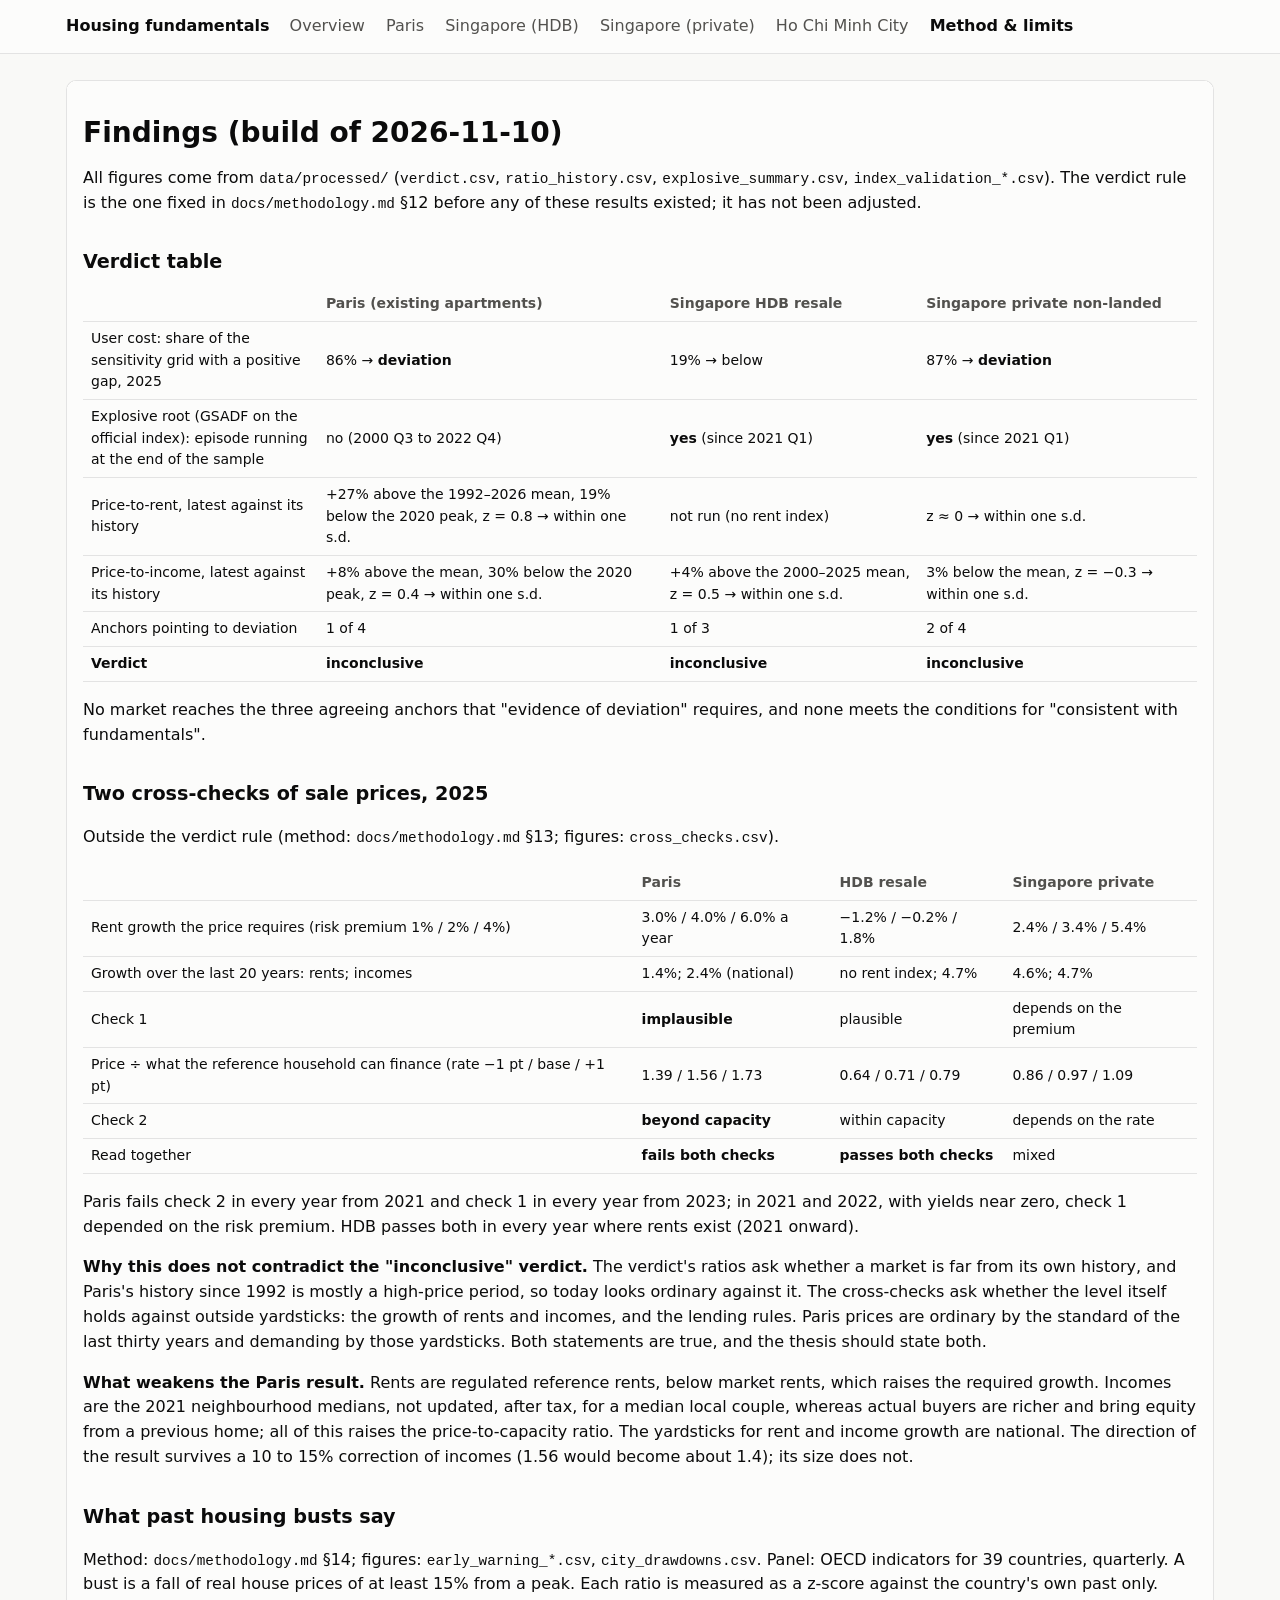
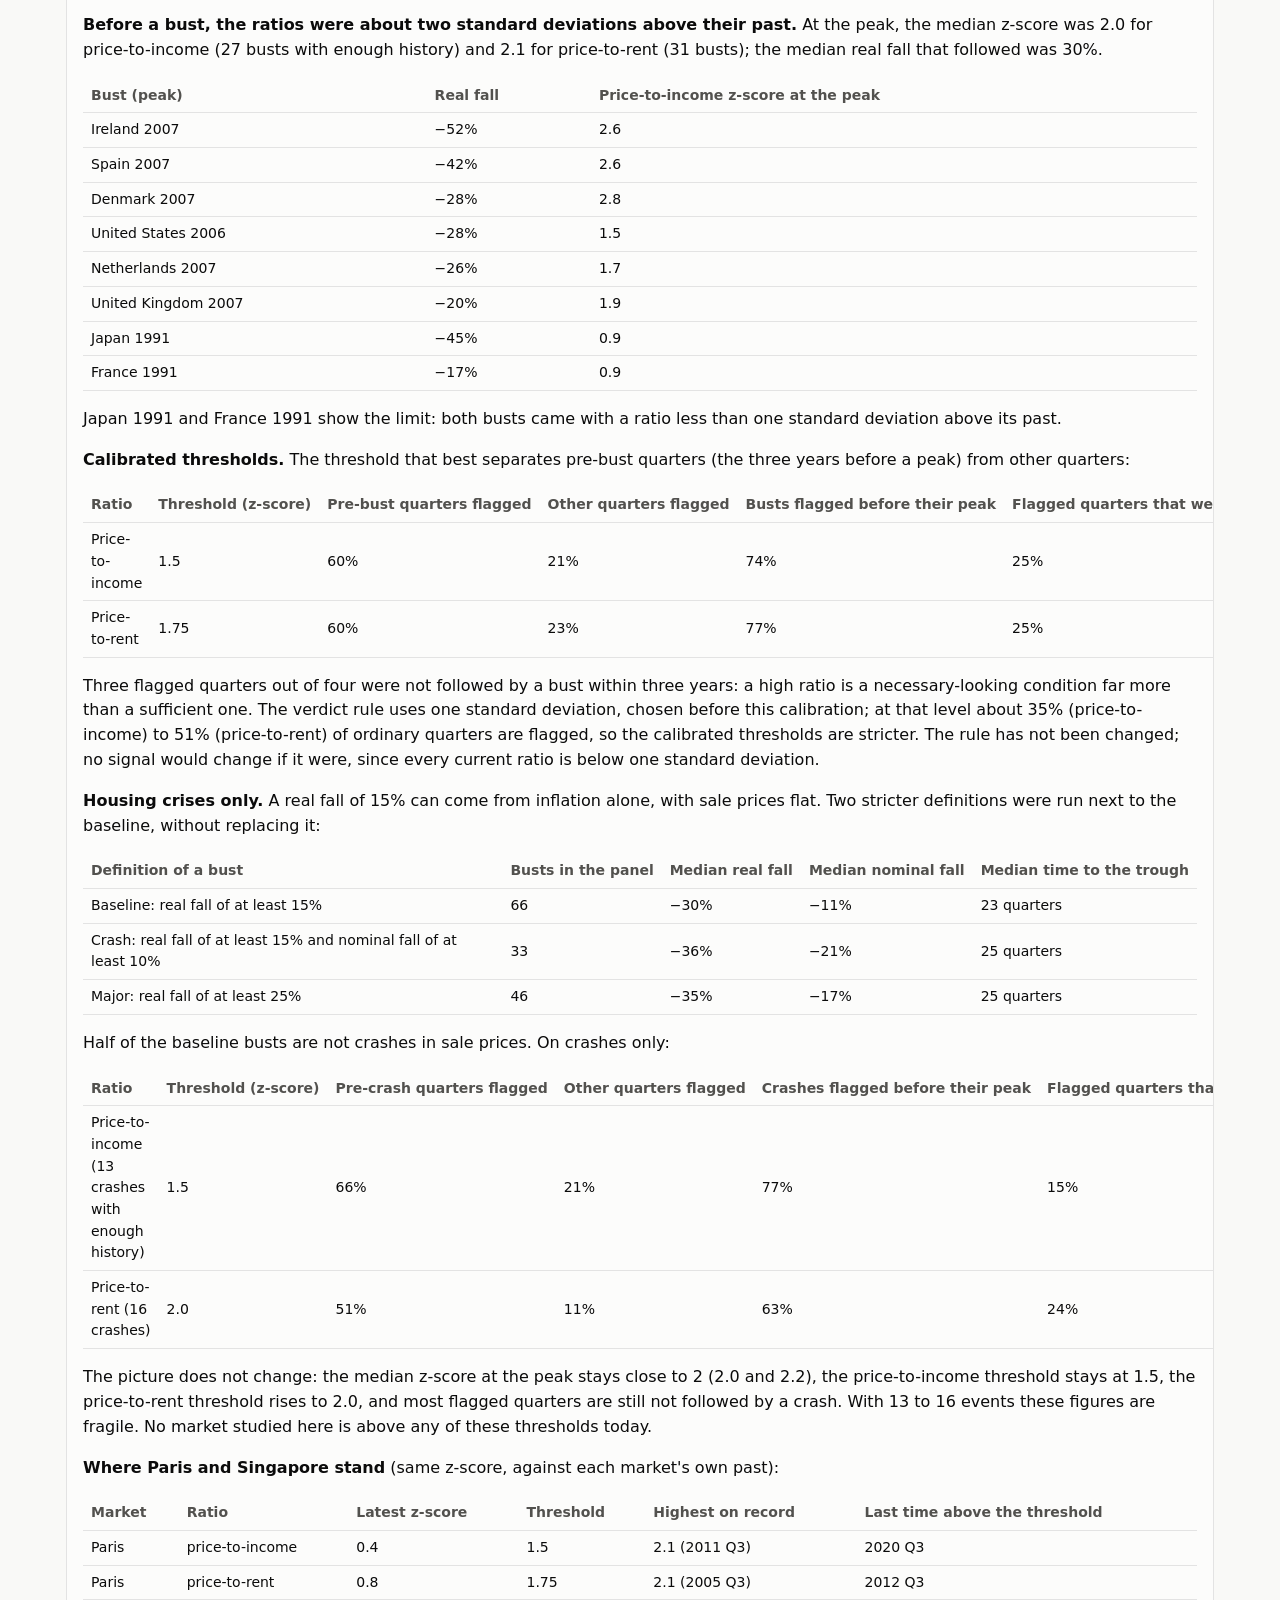
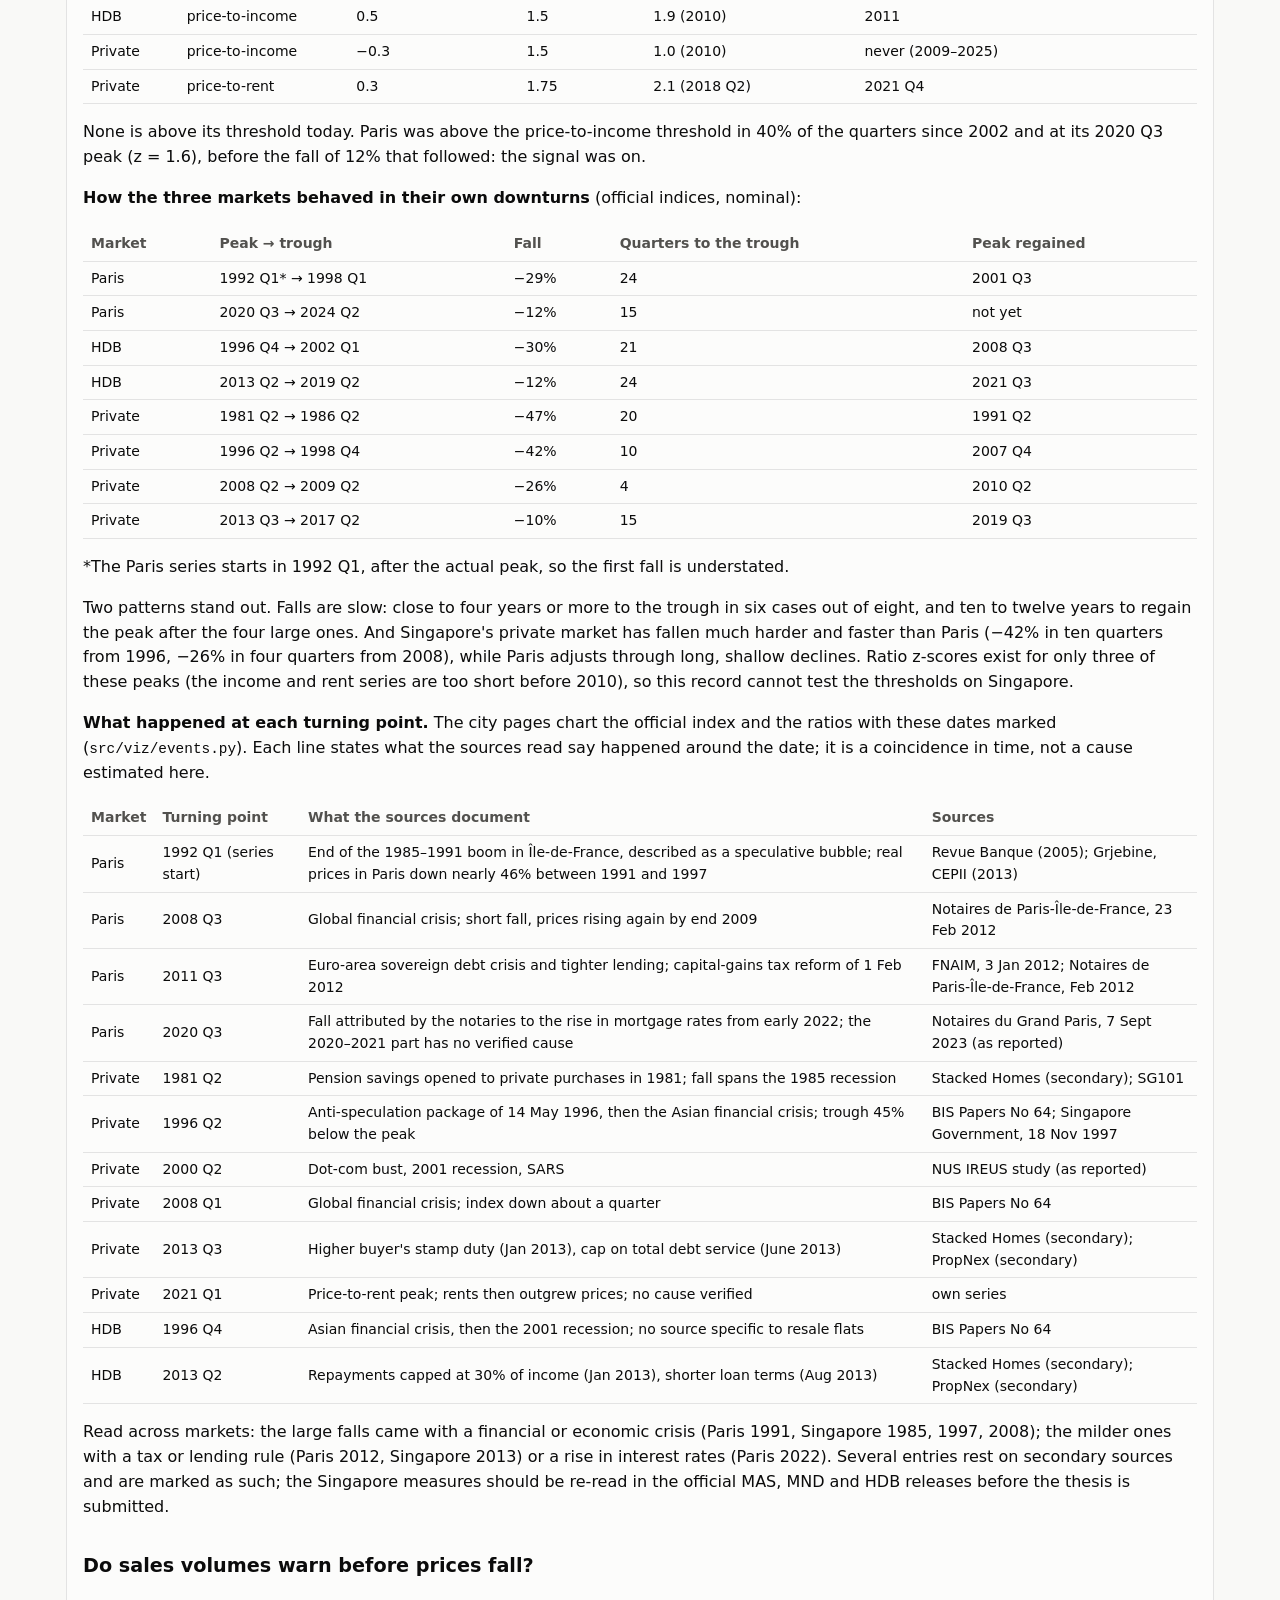
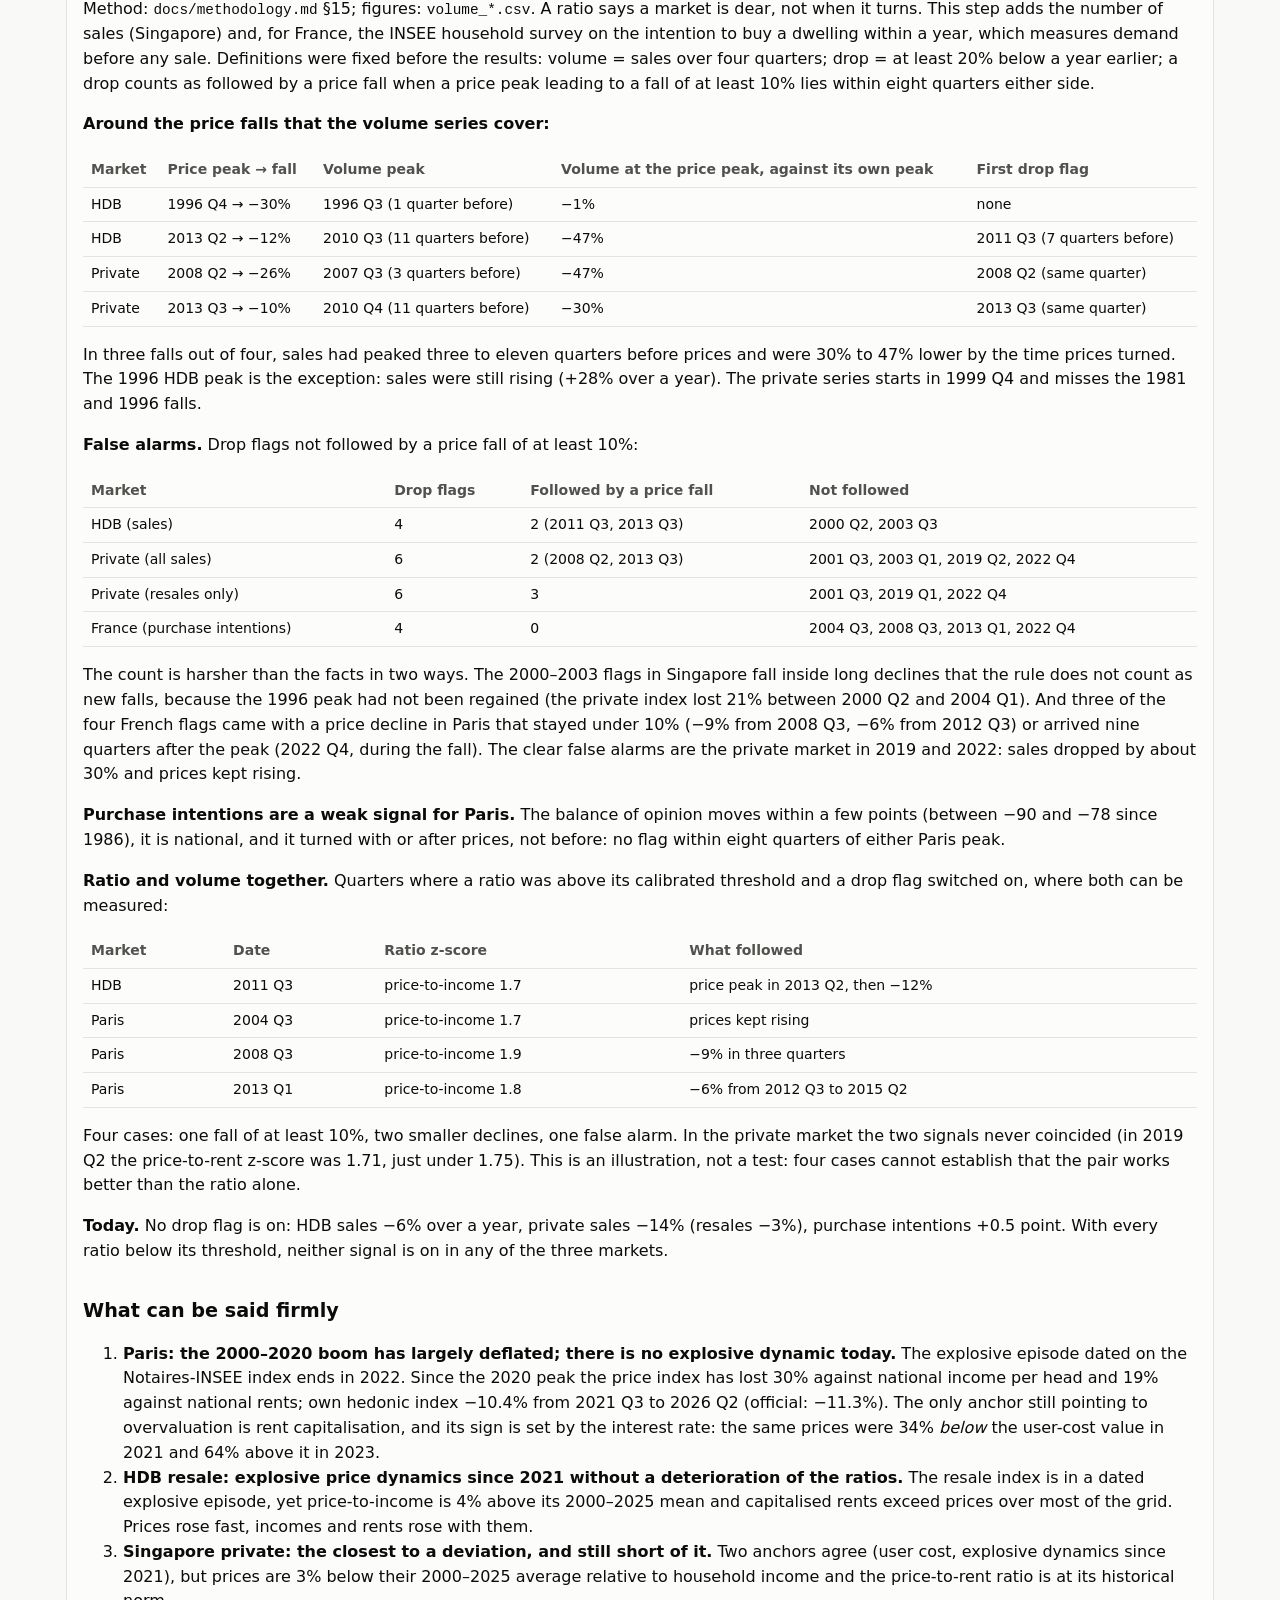
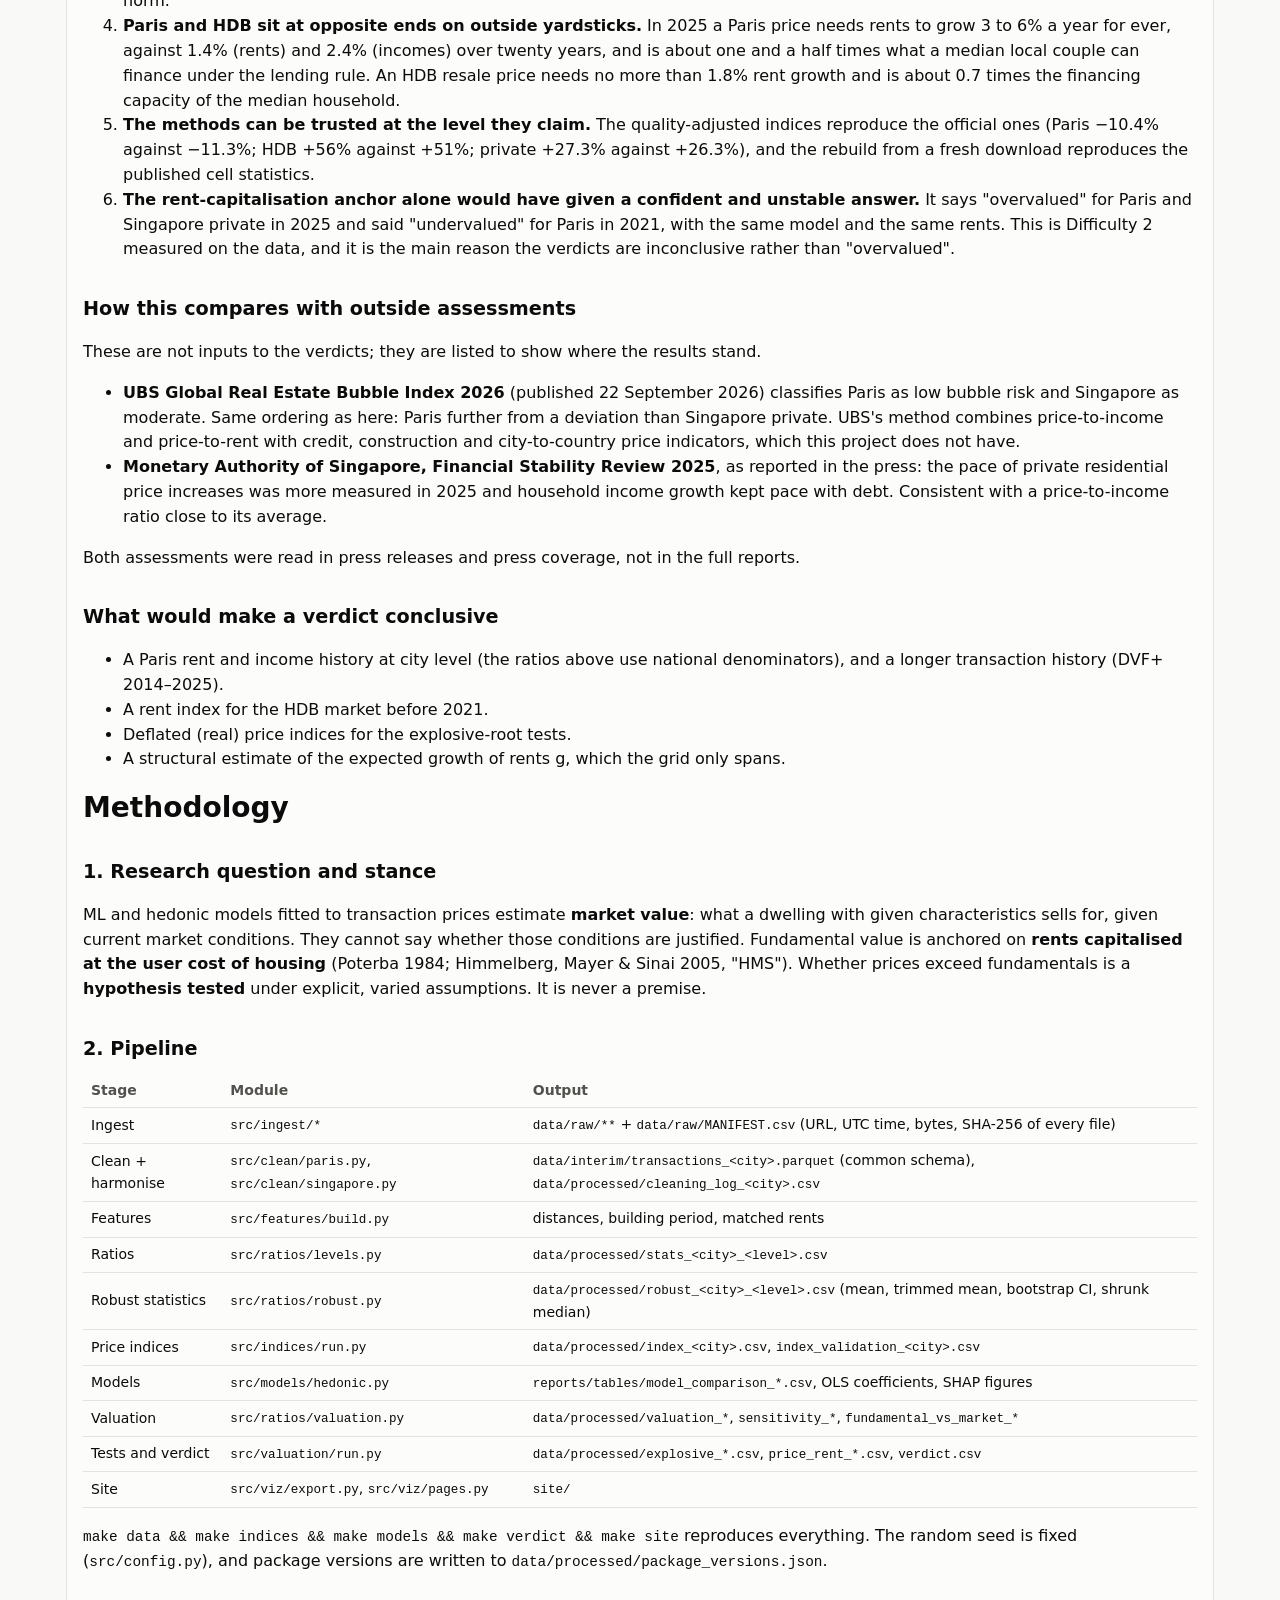
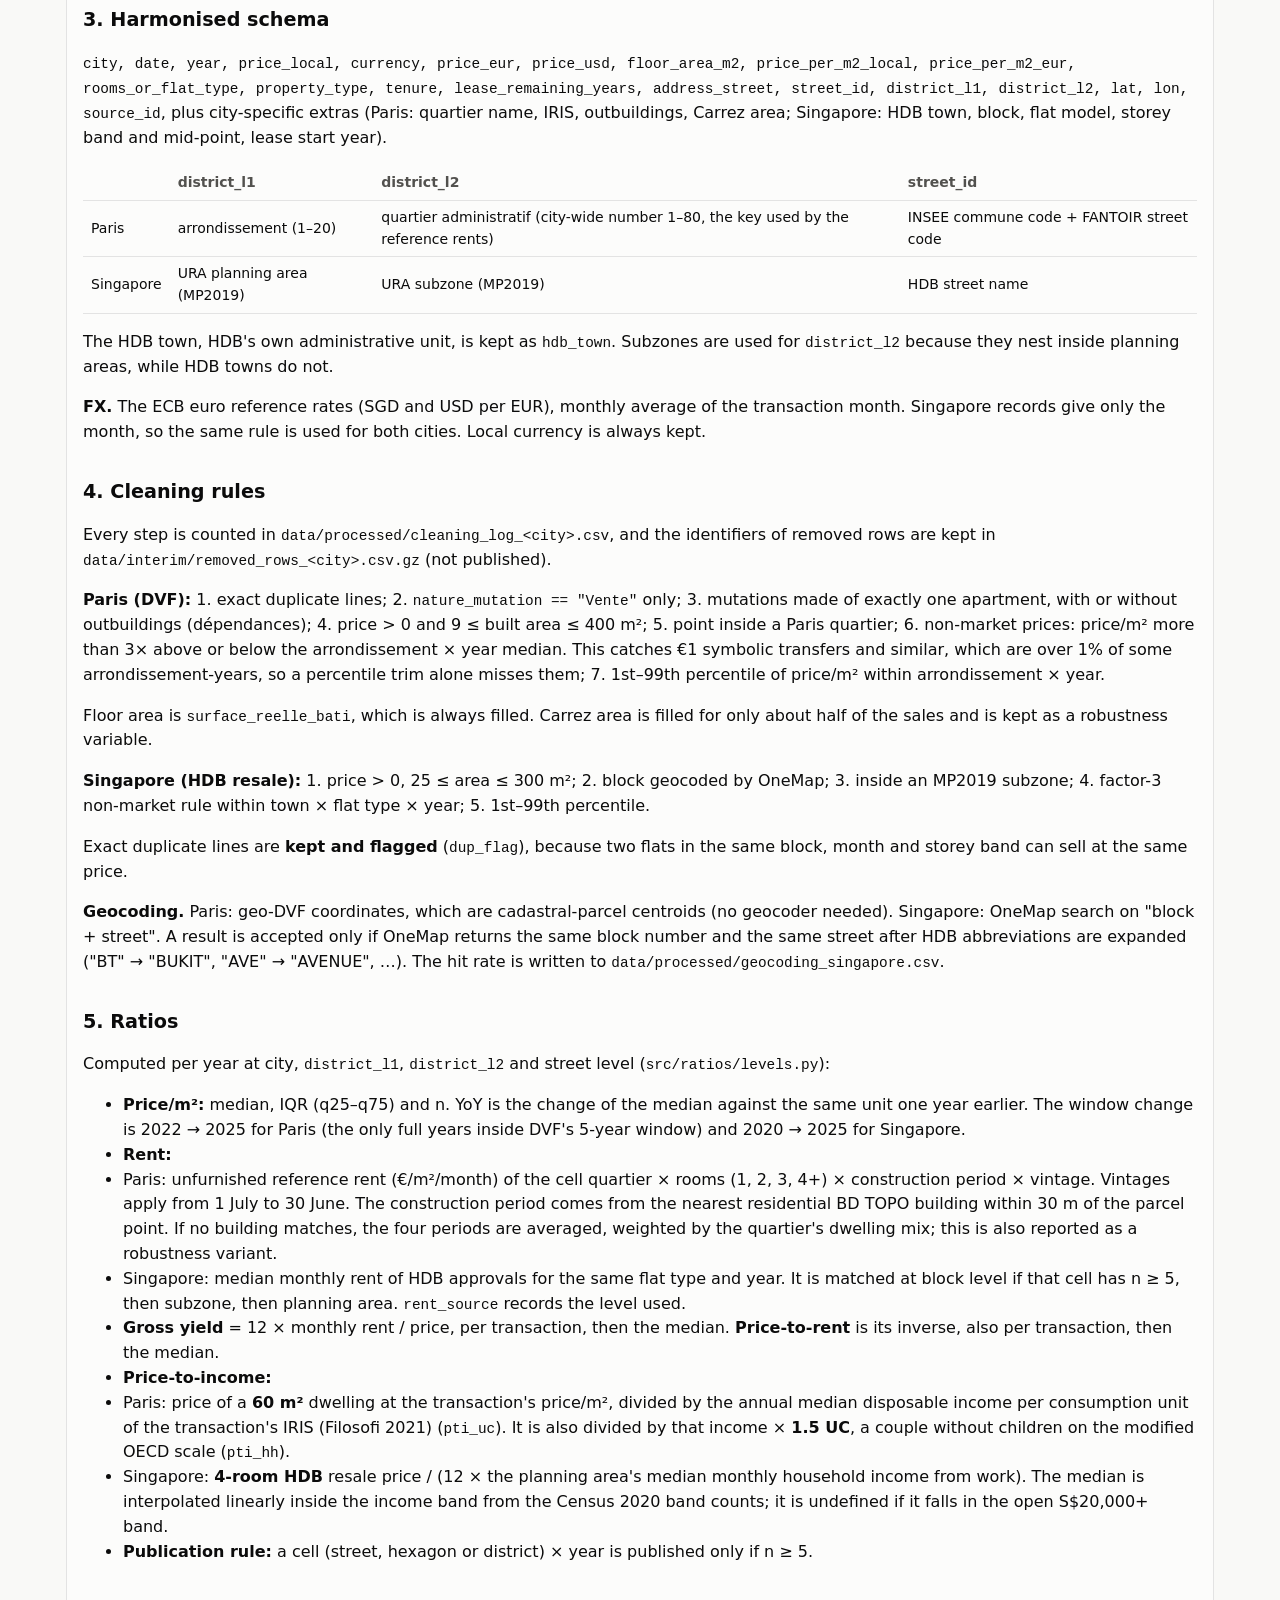
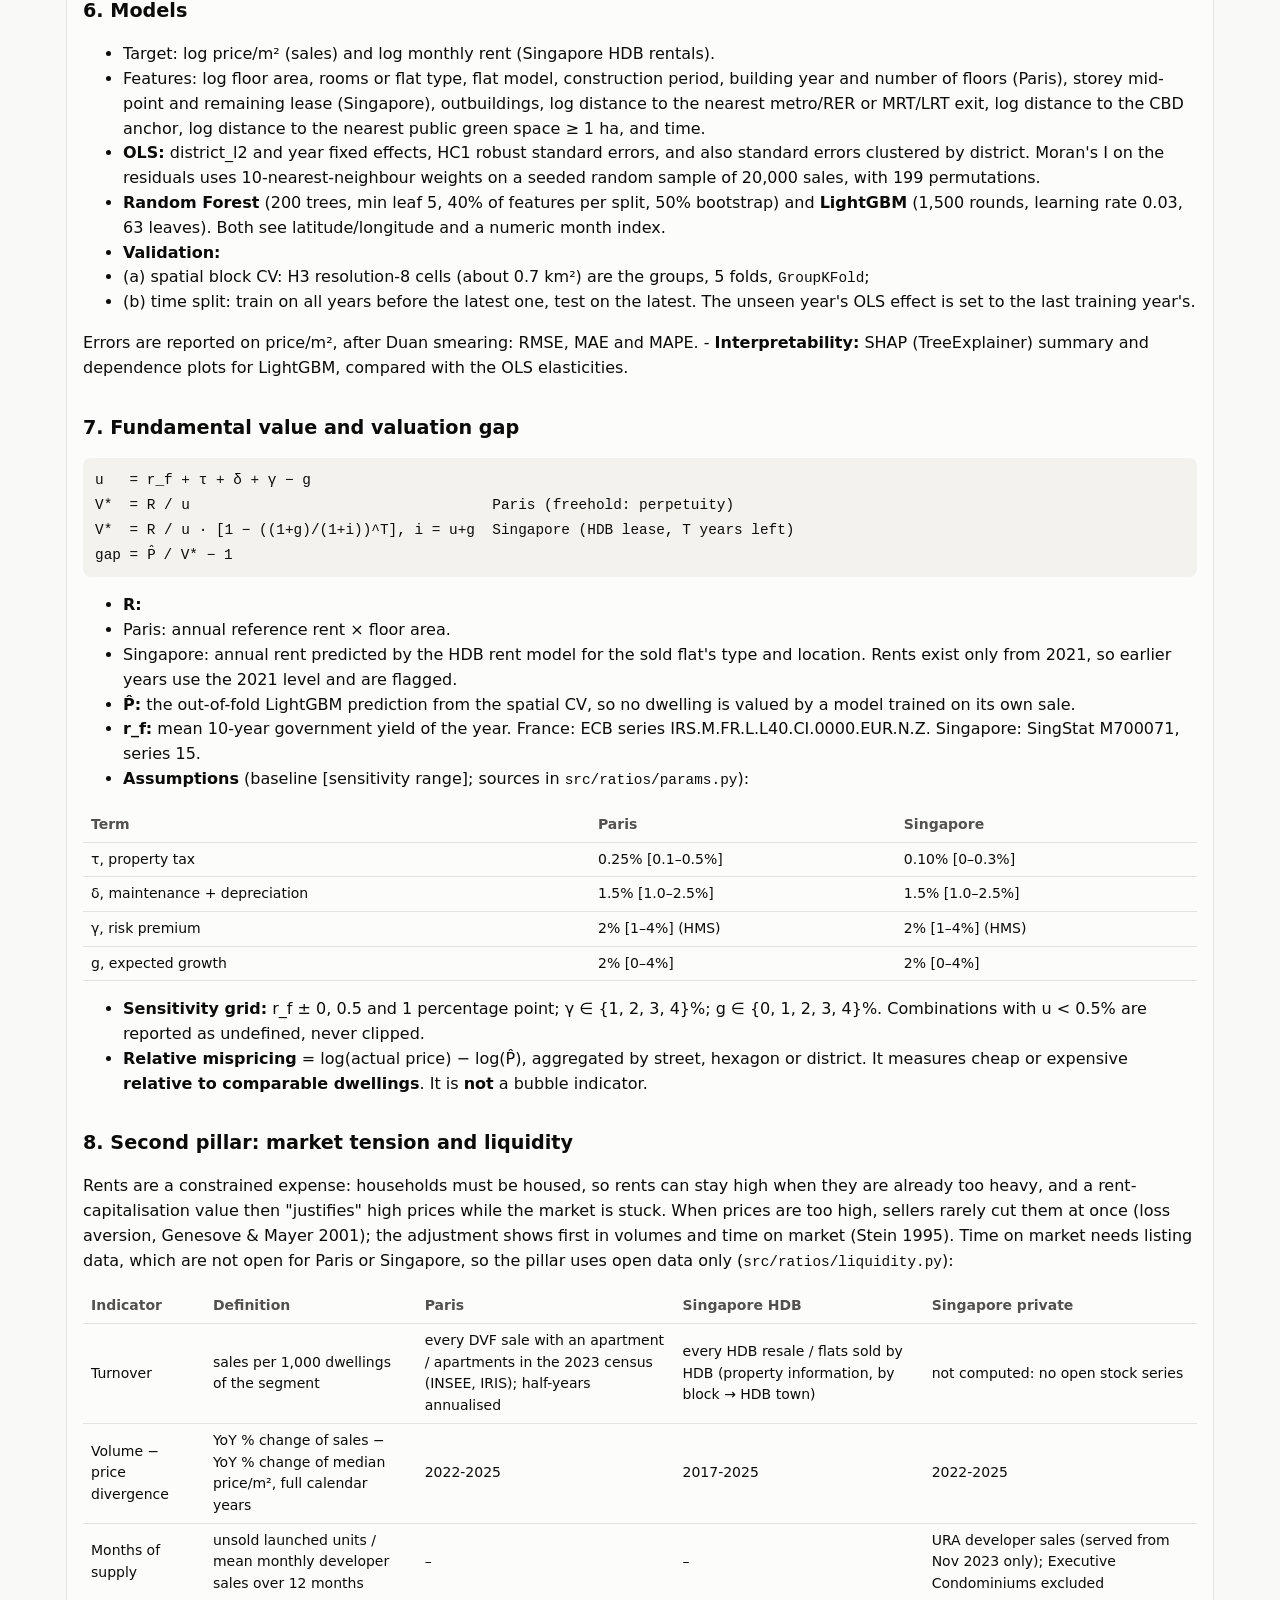
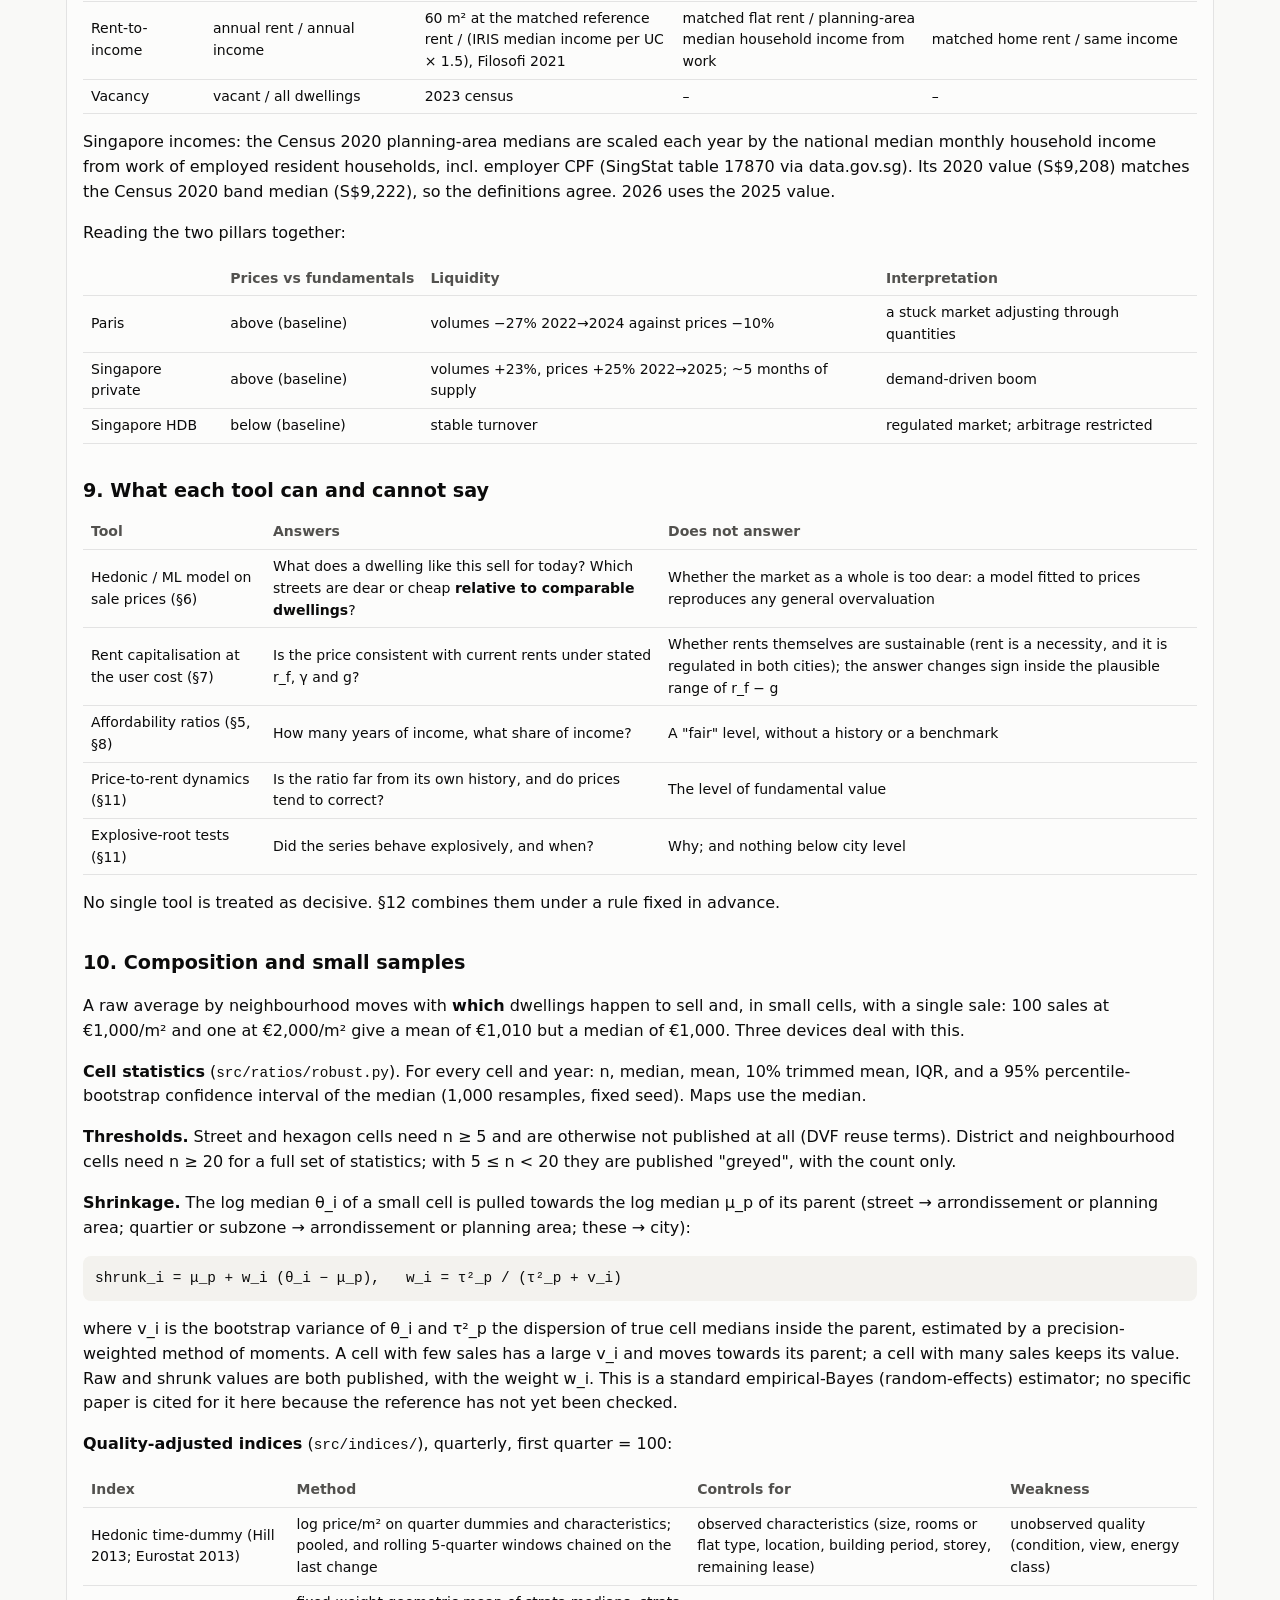
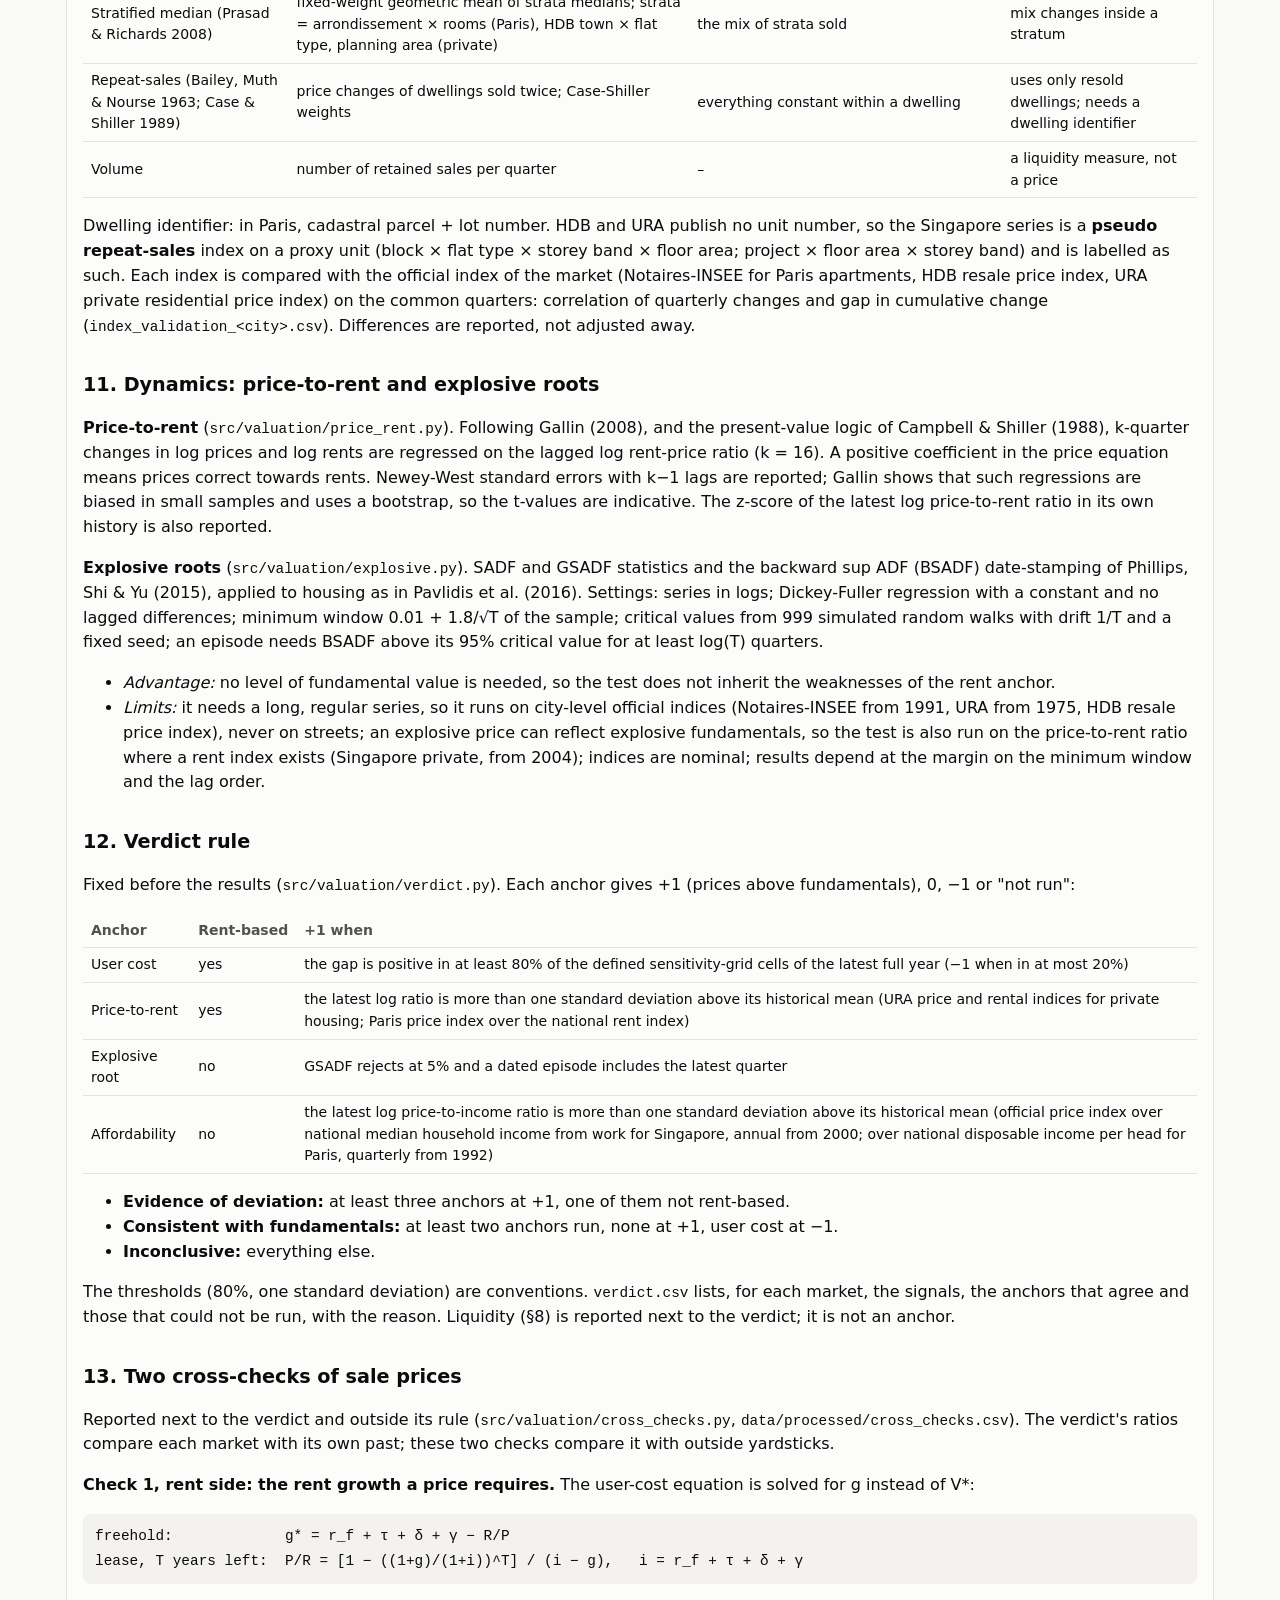
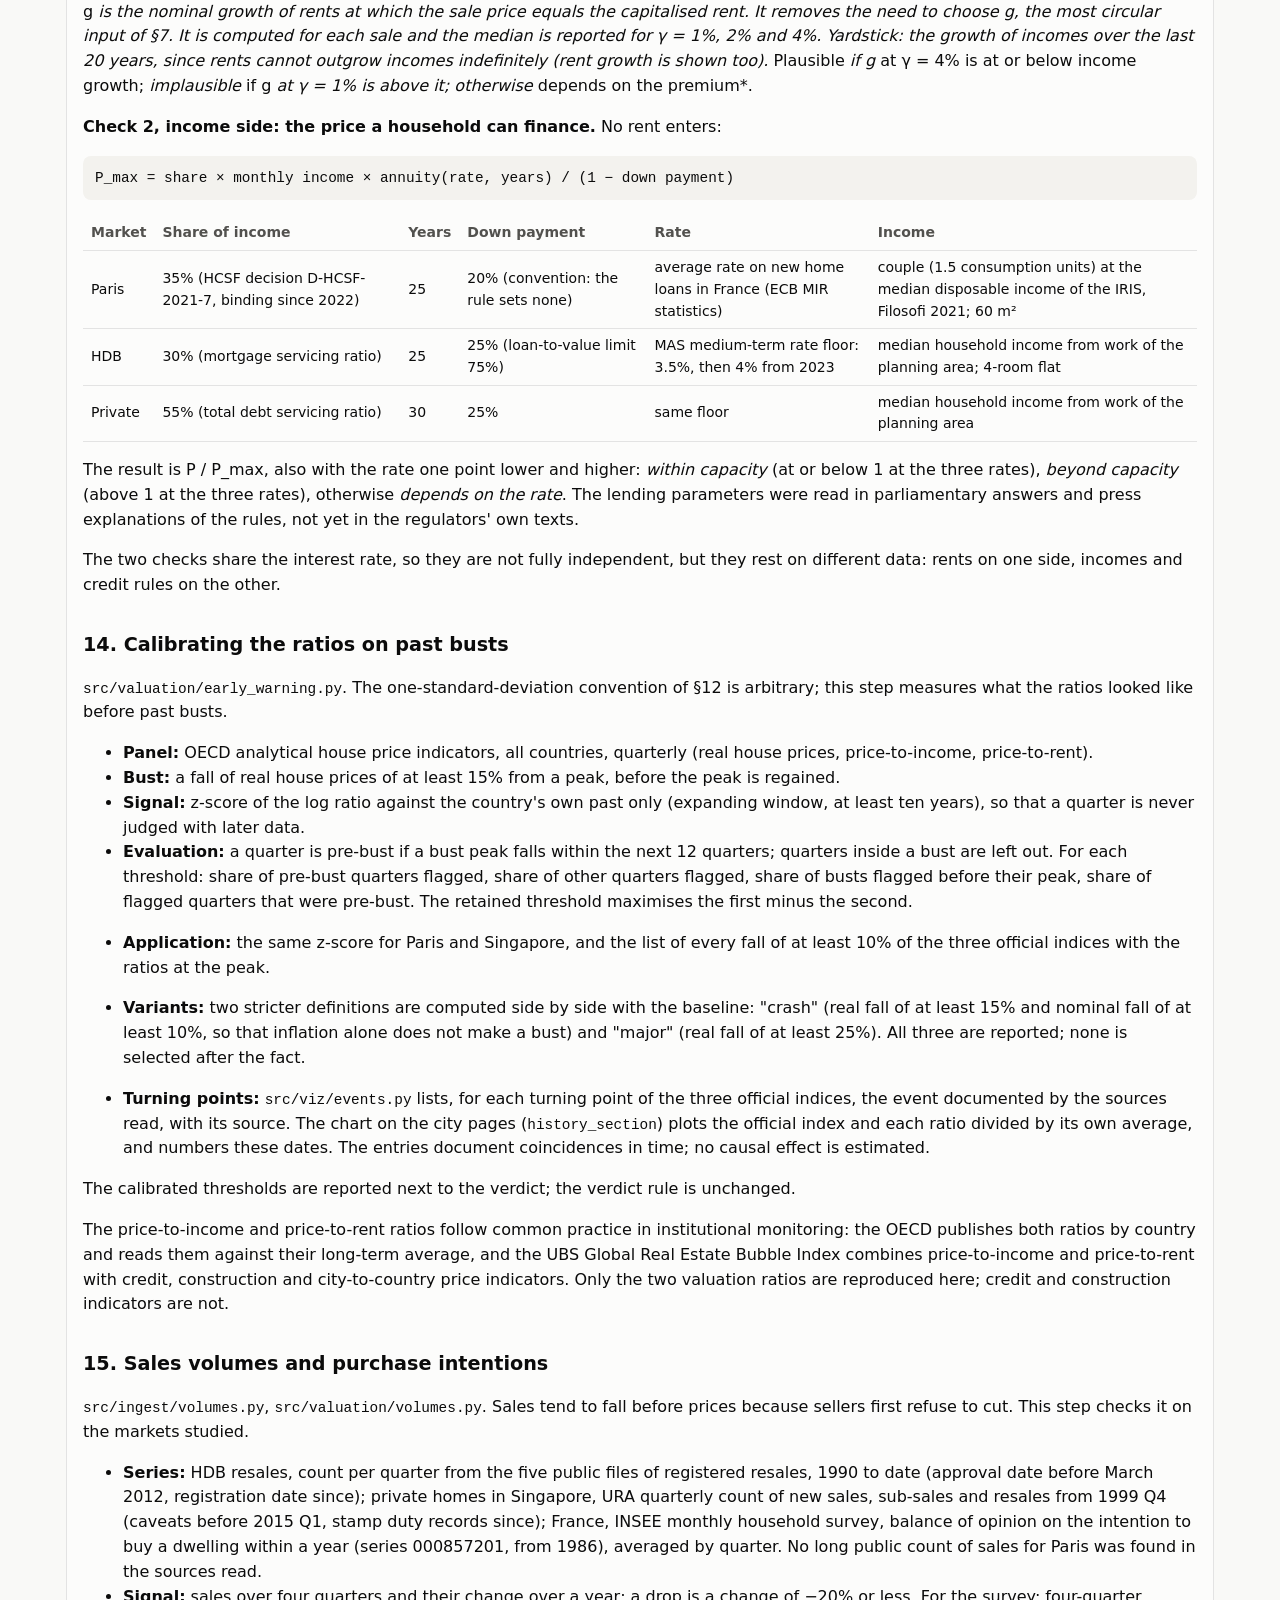
==== commit bc797f49: "Document the volume signal: sales and purchase intentions around past price falls" ====
--- a/site/methodology.html
+++ b/site/methodology.html
@@ -539,6 +539,151 @@
 Singapore 2013) or a rise in interest rates (Paris 2022). Several entries rest on secondary
 sources and are marked as such; the Singapore measures should be re-read in the official
 MAS, MND and HDB releases before the thesis is submitted.</p>
+<h2>Do sales volumes warn before prices fall?</h2>
+<p>Method: <code>docs/methodology.md</code> §15; figures: <code>volume_*.csv</code>. A ratio says a market is dear,
+not when it turns. This step adds the number of sales (Singapore) and, for France, the INSEE
+household survey on the intention to buy a dwelling within a year, which measures demand
+before any sale. Definitions were fixed before the results: volume = sales over four
+quarters; drop = at least 20% below a year earlier; a drop counts as followed by a price fall
+when a price peak leading to a fall of at least 10% lies within eight quarters either side.</p>
+<p><strong>Around the price falls that the volume series cover:</strong></p>
+<table>
+<thead>
+<tr>
+<th>Market</th>
+<th>Price peak → fall</th>
+<th>Volume peak</th>
+<th>Volume at the price peak, against its own peak</th>
+<th>First drop flag</th>
+</tr>
+</thead>
+<tbody>
+<tr>
+<td>HDB</td>
+<td>1996 Q4 → −30%</td>
+<td>1996 Q3 (1 quarter before)</td>
+<td>−1%</td>
+<td>none</td>
+</tr>
+<tr>
+<td>HDB</td>
+<td>2013 Q2 → −12%</td>
+<td>2010 Q3 (11 quarters before)</td>
+<td>−47%</td>
+<td>2011 Q3 (7 quarters before)</td>
+</tr>
+<tr>
+<td>Private</td>
+<td>2008 Q2 → −26%</td>
+<td>2007 Q3 (3 quarters before)</td>
+<td>−47%</td>
+<td>2008 Q2 (same quarter)</td>
+</tr>
+<tr>
+<td>Private</td>
+<td>2013 Q3 → −10%</td>
+<td>2010 Q4 (11 quarters before)</td>
+<td>−30%</td>
+<td>2013 Q3 (same quarter)</td>
+</tr>
+</tbody>
+</table>
+<p>In three falls out of four, sales had peaked three to eleven quarters before prices and were
+30% to 47% lower by the time prices turned. The 1996 HDB peak is the exception: sales were
+still rising (+28% over a year). The private series starts in 1999 Q4 and misses the 1981
+and 1996 falls.</p>
+<p><strong>False alarms.</strong> Drop flags not followed by a price fall of at least 10%:</p>
+<table>
+<thead>
+<tr>
+<th>Market</th>
+<th>Drop flags</th>
+<th>Followed by a price fall</th>
+<th>Not followed</th>
+</tr>
+</thead>
+<tbody>
+<tr>
+<td>HDB (sales)</td>
+<td>4</td>
+<td>2 (2011 Q3, 2013 Q3)</td>
+<td>2000 Q2, 2003 Q3</td>
+</tr>
+<tr>
+<td>Private (all sales)</td>
+<td>6</td>
+<td>2 (2008 Q2, 2013 Q3)</td>
+<td>2001 Q3, 2003 Q1, 2019 Q2, 2022 Q4</td>
+</tr>
+<tr>
+<td>Private (resales only)</td>
+<td>6</td>
+<td>3</td>
+<td>2001 Q3, 2019 Q1, 2022 Q4</td>
+</tr>
+<tr>
+<td>France (purchase intentions)</td>
+<td>4</td>
+<td>0</td>
+<td>2004 Q3, 2008 Q3, 2013 Q1, 2022 Q4</td>
+</tr>
+</tbody>
+</table>
+<p>The count is harsher than the facts in two ways. The 2000–2003 flags in Singapore fall inside
+long declines that the rule does not count as new falls, because the 1996 peak had not been
+regained (the private index lost 21% between 2000 Q2 and 2004 Q1). And three of the four
+French flags came with a price decline in Paris that stayed under 10% (−9% from 2008 Q3,
+−6% from 2012 Q3) or arrived nine quarters after the peak (2022 Q4, during the fall). The
+clear false alarms are the private market in 2019 and 2022: sales dropped by about 30% and
+prices kept rising.</p>
+<p><strong>Purchase intentions are a weak signal for Paris.</strong> The balance of opinion moves within a
+few points (between −90 and −78 since 1986), it is national, and it turned with or after
+prices, not before: no flag within eight quarters of either Paris peak.</p>
+<p><strong>Ratio and volume together.</strong> Quarters where a ratio was above its calibrated threshold and
+a drop flag switched on, where both can be measured:</p>
+<table>
+<thead>
+<tr>
+<th>Market</th>
+<th>Date</th>
+<th>Ratio z-score</th>
+<th>What followed</th>
+</tr>
+</thead>
+<tbody>
+<tr>
+<td>HDB</td>
+<td>2011 Q3</td>
+<td>price-to-income 1.7</td>
+<td>price peak in 2013 Q2, then −12%</td>
+</tr>
+<tr>
+<td>Paris</td>
+<td>2004 Q3</td>
+<td>price-to-income 1.7</td>
+<td>prices kept rising</td>
+</tr>
+<tr>
+<td>Paris</td>
+<td>2008 Q3</td>
+<td>price-to-income 1.9</td>
+<td>−9% in three quarters</td>
+</tr>
+<tr>
+<td>Paris</td>
+<td>2013 Q1</td>
+<td>price-to-income 1.8</td>
+<td>−6% from 2012 Q3 to 2015 Q2</td>
+</tr>
+</tbody>
+</table>
+<p>Four cases: one fall of at least 10%, two smaller declines, one false alarm. In the private
+market the two signals never coincided (in 2019 Q2 the price-to-rent z-score was 1.71, just
+under 1.75). This is an illustration, not a test: four cases cannot establish that the pair
+works better than the ratio alone.</p>
+<p><strong>Today.</strong> No drop flag is on: HDB sales −6% over a year, private sales −14% (resales −3%),
+purchase intentions +0.5 point. With every ratio below its threshold, neither signal is on in
+any of the three markets.</p>
 <h2>What can be said firmly</h2>
 <ol>
 <li><strong>Paris: the 2000–2020 boom has largely deflated; there is no explosive dynamic today.</strong>
@@ -1191,6 +1336,28 @@
 average, and the UBS Global Real Estate Bubble Index combines price-to-income and
 price-to-rent with credit, construction and city-to-country price indicators. Only the two
 valuation ratios are reproduced here; credit and construction indicators are not.</p>
+<h2>15. Sales volumes and purchase intentions</h2>
+<p><code>src/ingest/volumes.py</code>, <code>src/valuation/volumes.py</code>. Sales tend to fall before prices because
+sellers first refuse to cut. This step checks it on the markets studied.</p>
+<ul>
+<li><strong>Series:</strong> HDB resales, count per quarter from the five public files of registered resales,
+  1990 to date (approval date before March 2012, registration date since); private homes in
+  Singapore, URA quarterly count of new sales, sub-sales and resales from 1999 Q4 (caveats
+  before 2015 Q1, stamp duty records since); France, INSEE monthly household survey, balance
+  of opinion on the intention to buy a dwelling within a year (series 000857201, from 1986),
+  averaged by quarter. No long public count of sales for Paris was found in the sources read.</li>
+<li><strong>Signal:</strong> sales over four quarters and their change over a year; a drop is a change of
+  −20% or less. For the survey: four-quarter mean, change in points, and a drop when the fall
+  over a year is at least one standard deviation of its past one-year changes (own past only,
+  at least ten years).</li>
+<li><strong>Reading:</strong> for every fall of at least 10% of the official price index, the quarter where
+  the signal peaked, its change by the price peak, and the first drop flag within eight
+  quarters either side of the peak; then, for every drop flag, whether such a peak lies within
+  eight quarters. These thresholds were written before the results and not adjusted.</li>
+<li><strong>Outputs:</strong> <code>volume_series.csv</code> (counts only), <code>volume_around_falls.csv</code>,
+  <code>volume_drop_episodes.csv</code>, <code>volume_today.csv</code>. The transaction files stay on the build
+  machine. The step is reported next to the verdict and is not part of its rule.</li>
+</ul>
 <h2>References</h2>
 <p>Checked on 2026-11-10 (authors, year, journal, volume and pages; DOI where given).</p>
 <ul>
@@ -1403,6 +1570,23 @@
   one peak has no verified explanation, and the 2020–2021 part of the Paris fall has none
   either. Singapore's measures were not re-read in the official releases.</li>
 <li><strong>City downturns are in nominal terms</strong>, and the Paris series starts after the 1991 peak.</li>
+</ul>
+<h2>Sales volumes and purchase intentions (added 2026-11-11)</h2>
+<ul>
+<li><strong>Very few events:</strong> four price falls covered by a volume series, four joint cases of ratio
+  and volume. Nothing here is a statistical test.</li>
+<li><strong>The rule misses second legs.</strong> A fall is counted from a peak that had been regained; the
+  2000–2004 slide in Singapore is inside the 1996 episode, so the volume drops of 2000–2003
+  are counted as not followed although prices fell.</li>
+<li><strong>Breaks in the counts:</strong> HDB dates change basis in March 2012; URA sub-sales and resales
+  change source in 2015 Q1. New sales depend on the calendar of developers' launches.</li>
+<li><strong>No volume series for Paris.</strong> The French signal is a national survey of intentions, not
+  sales and not Paris; its balance moves within a few points. The project's own Paris counts
+  start in 2020 and are too short. Listings, time on market, visits and agency enquiries are
+  not public in the sources read.</li>
+<li><strong>Volumes react to policy as well as to demand</strong> (stamp duties, lending caps), so a drop can
+  reflect a rule change with no price fall behind it, as in Singapore in 2019 and 2022; the
+  cause of those two drops was not verified.</li>
 </ul></div></main>
 <footer><div class="wrap">
 Code and processed aggregates: see the project repository. Data: DGFiP / Etalab (DVF), Ville de Paris (ODbL),
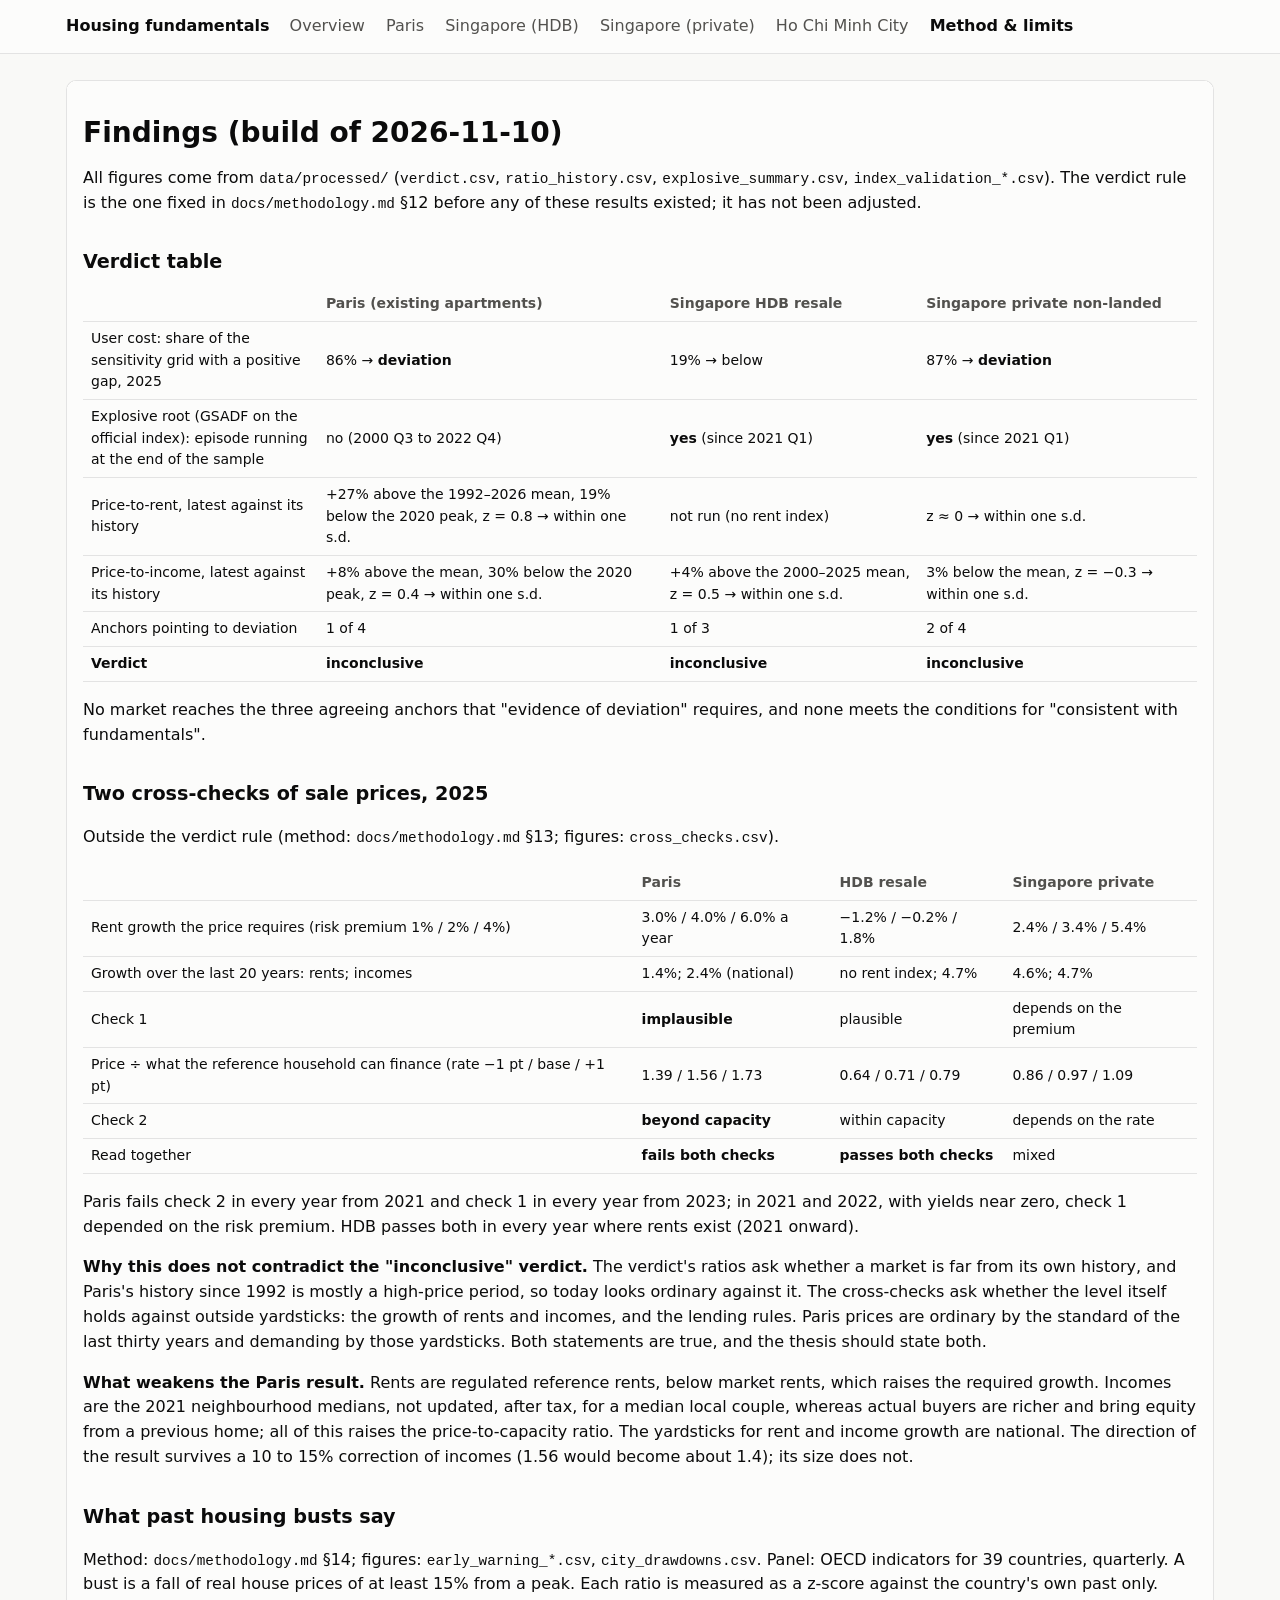
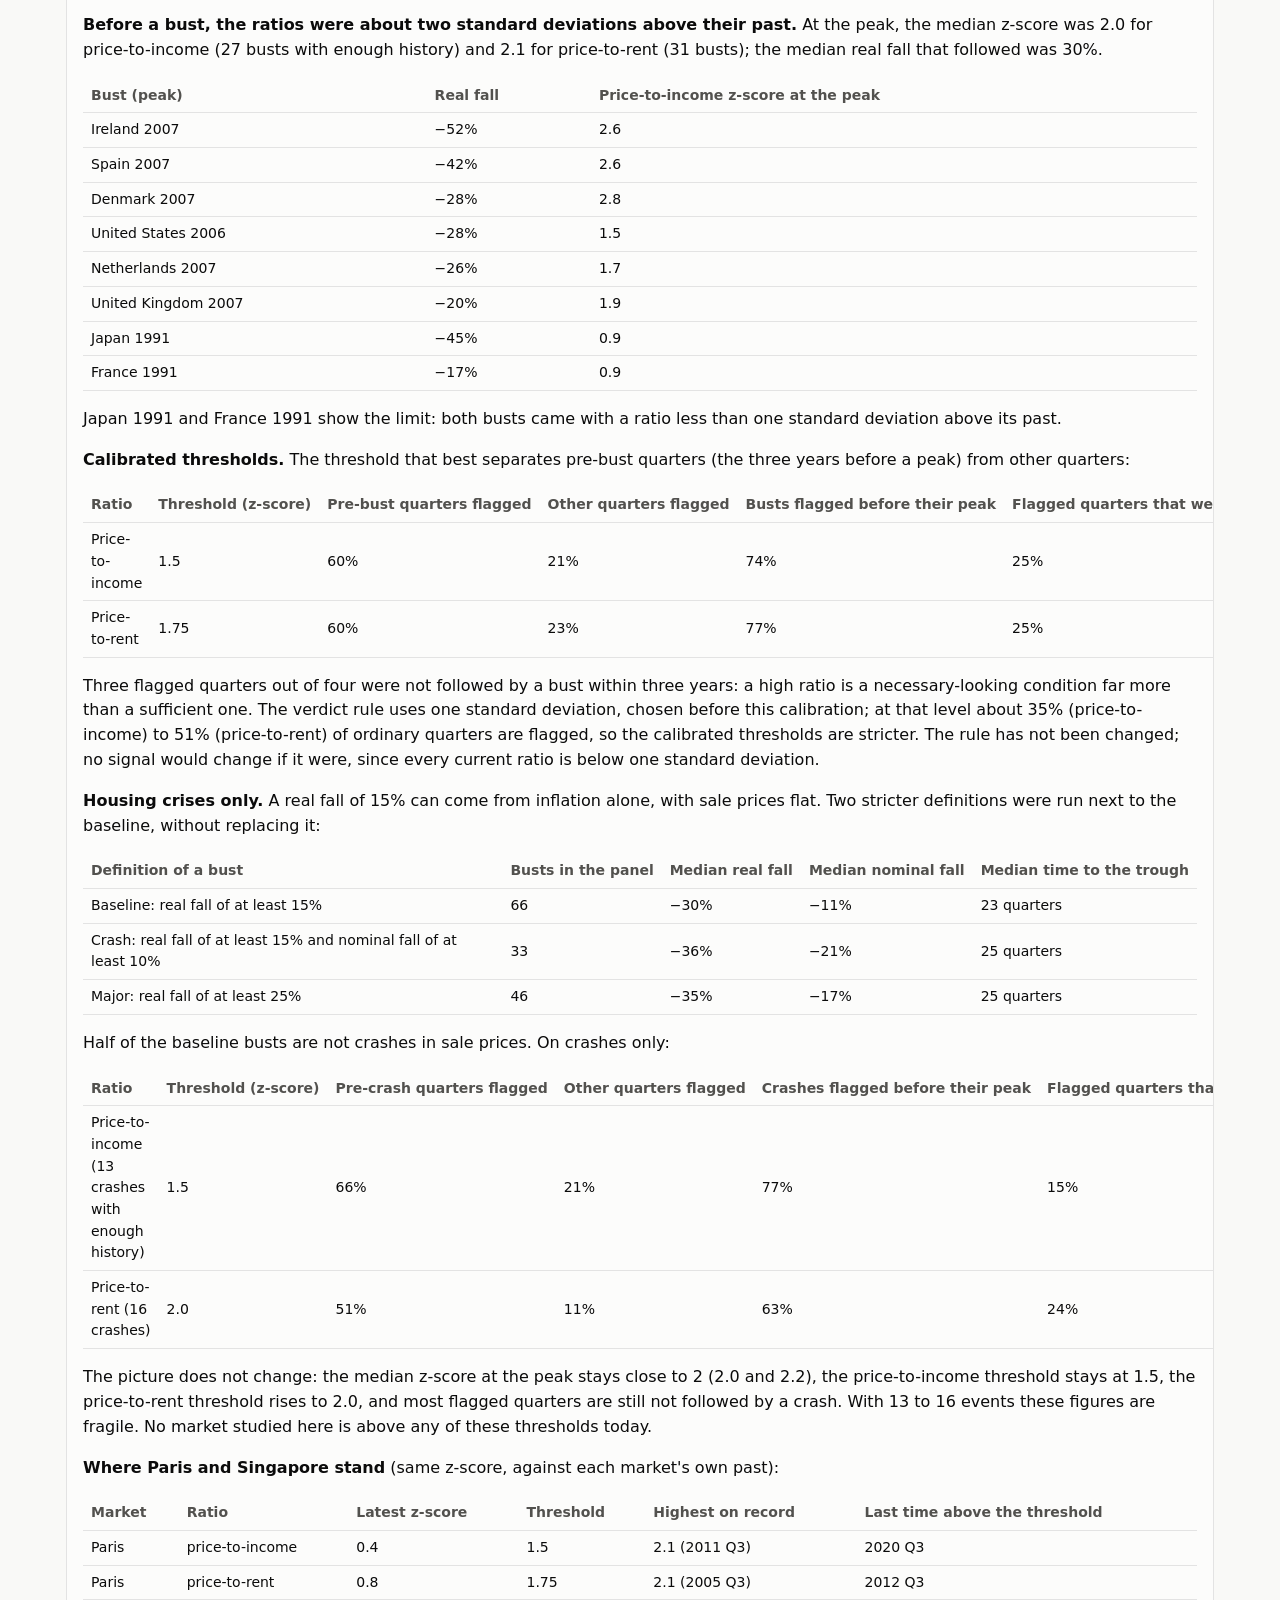
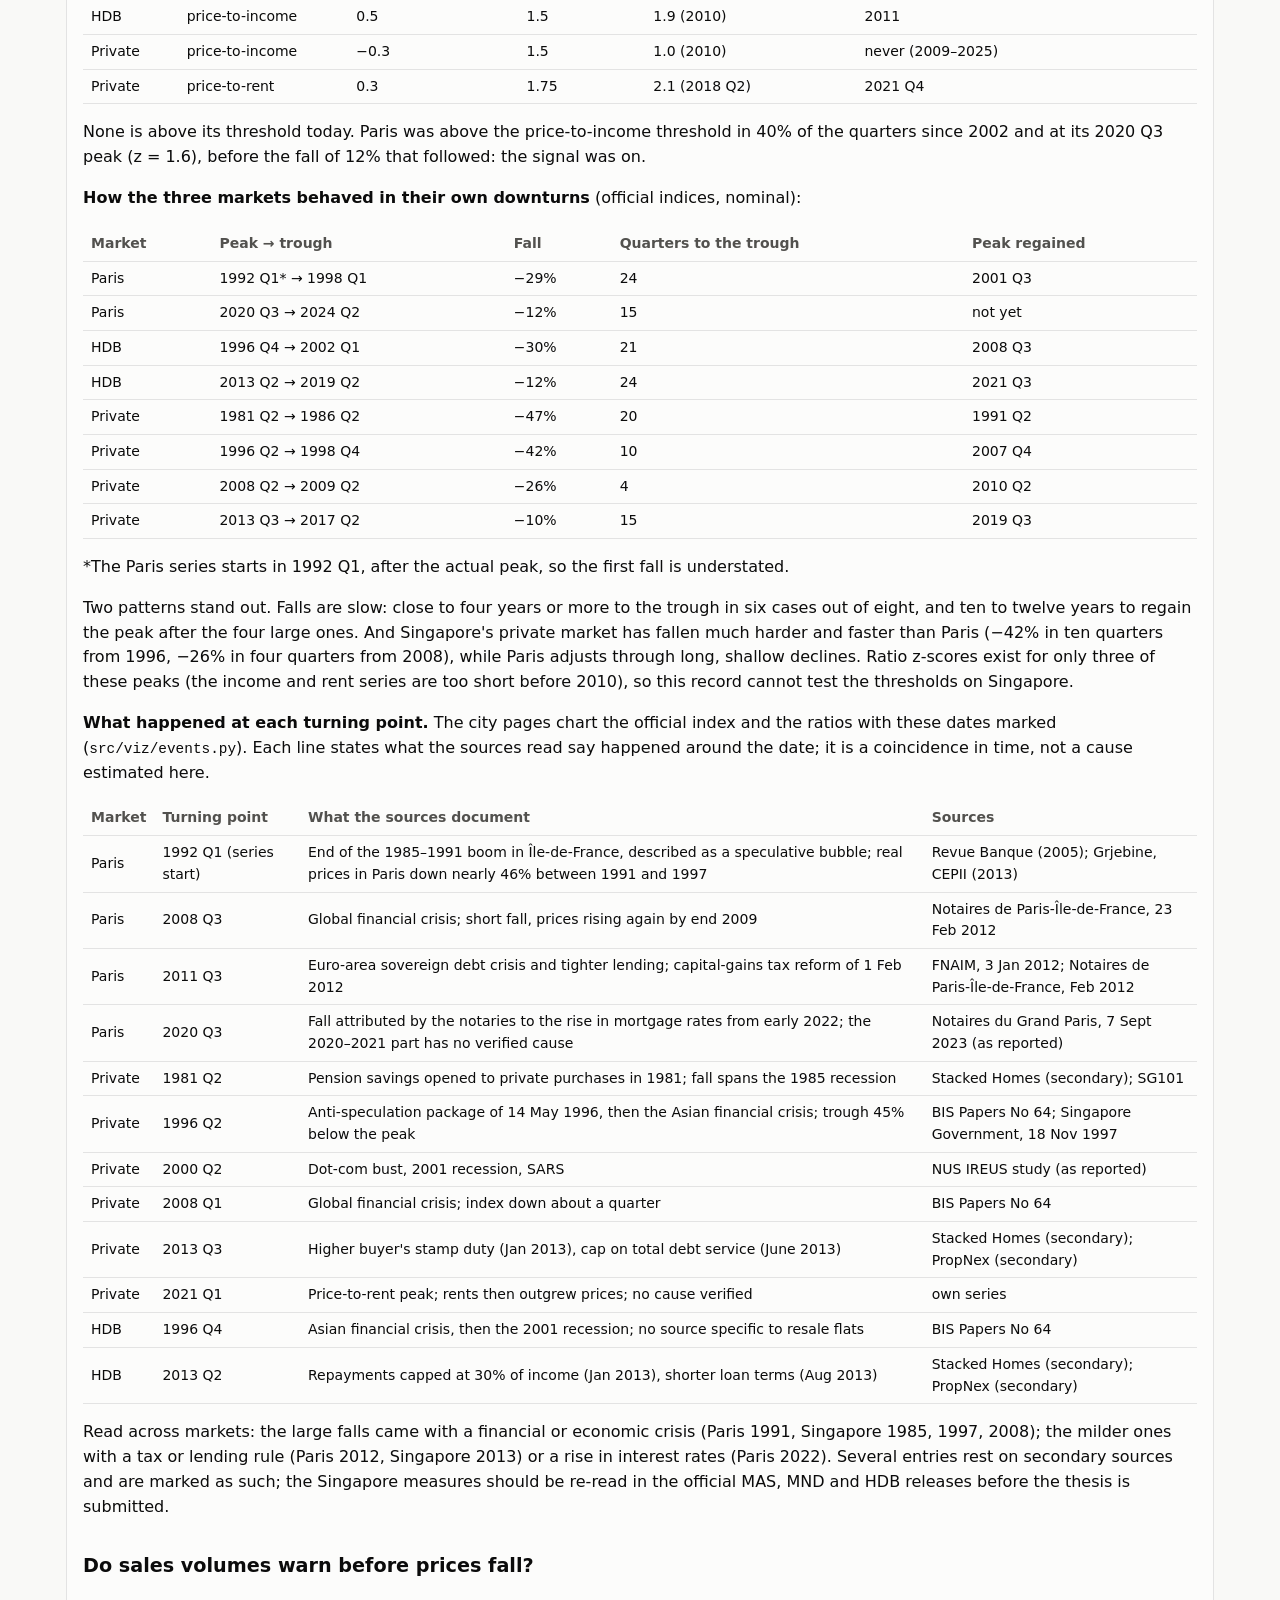
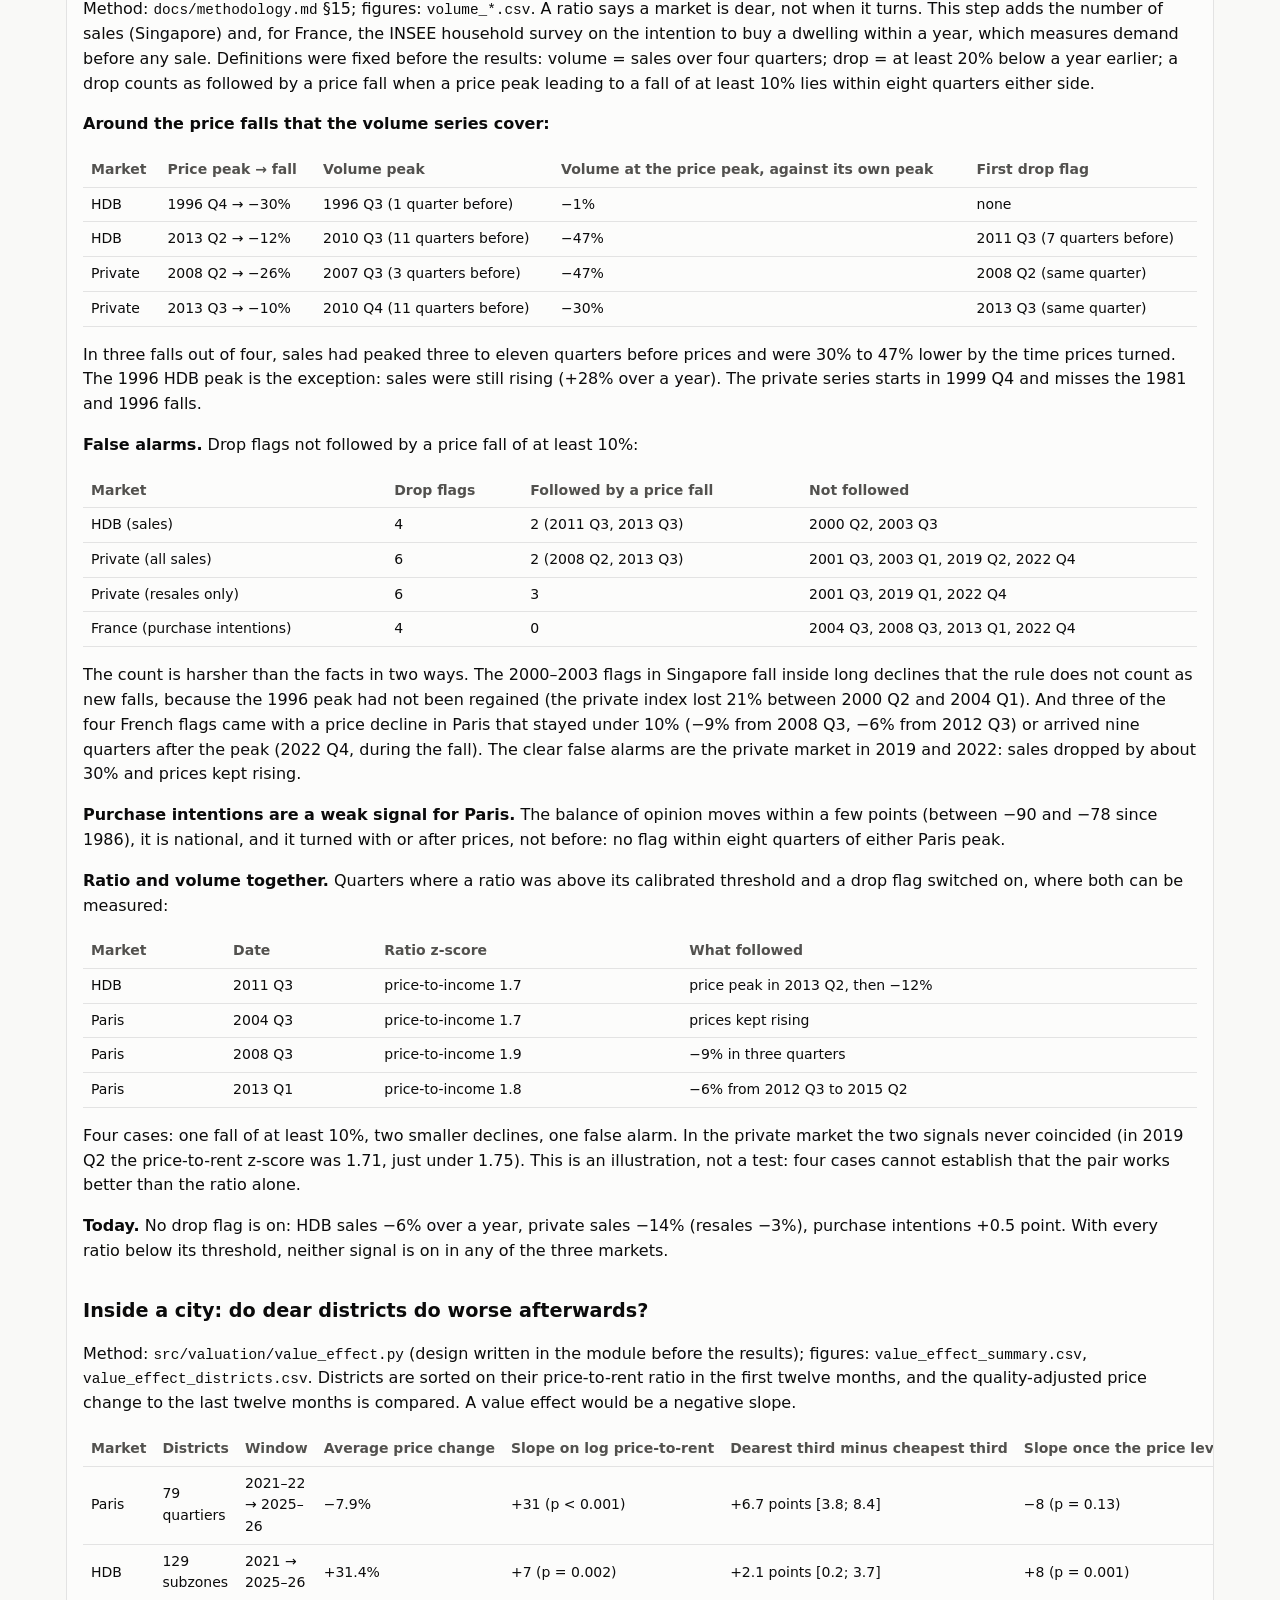
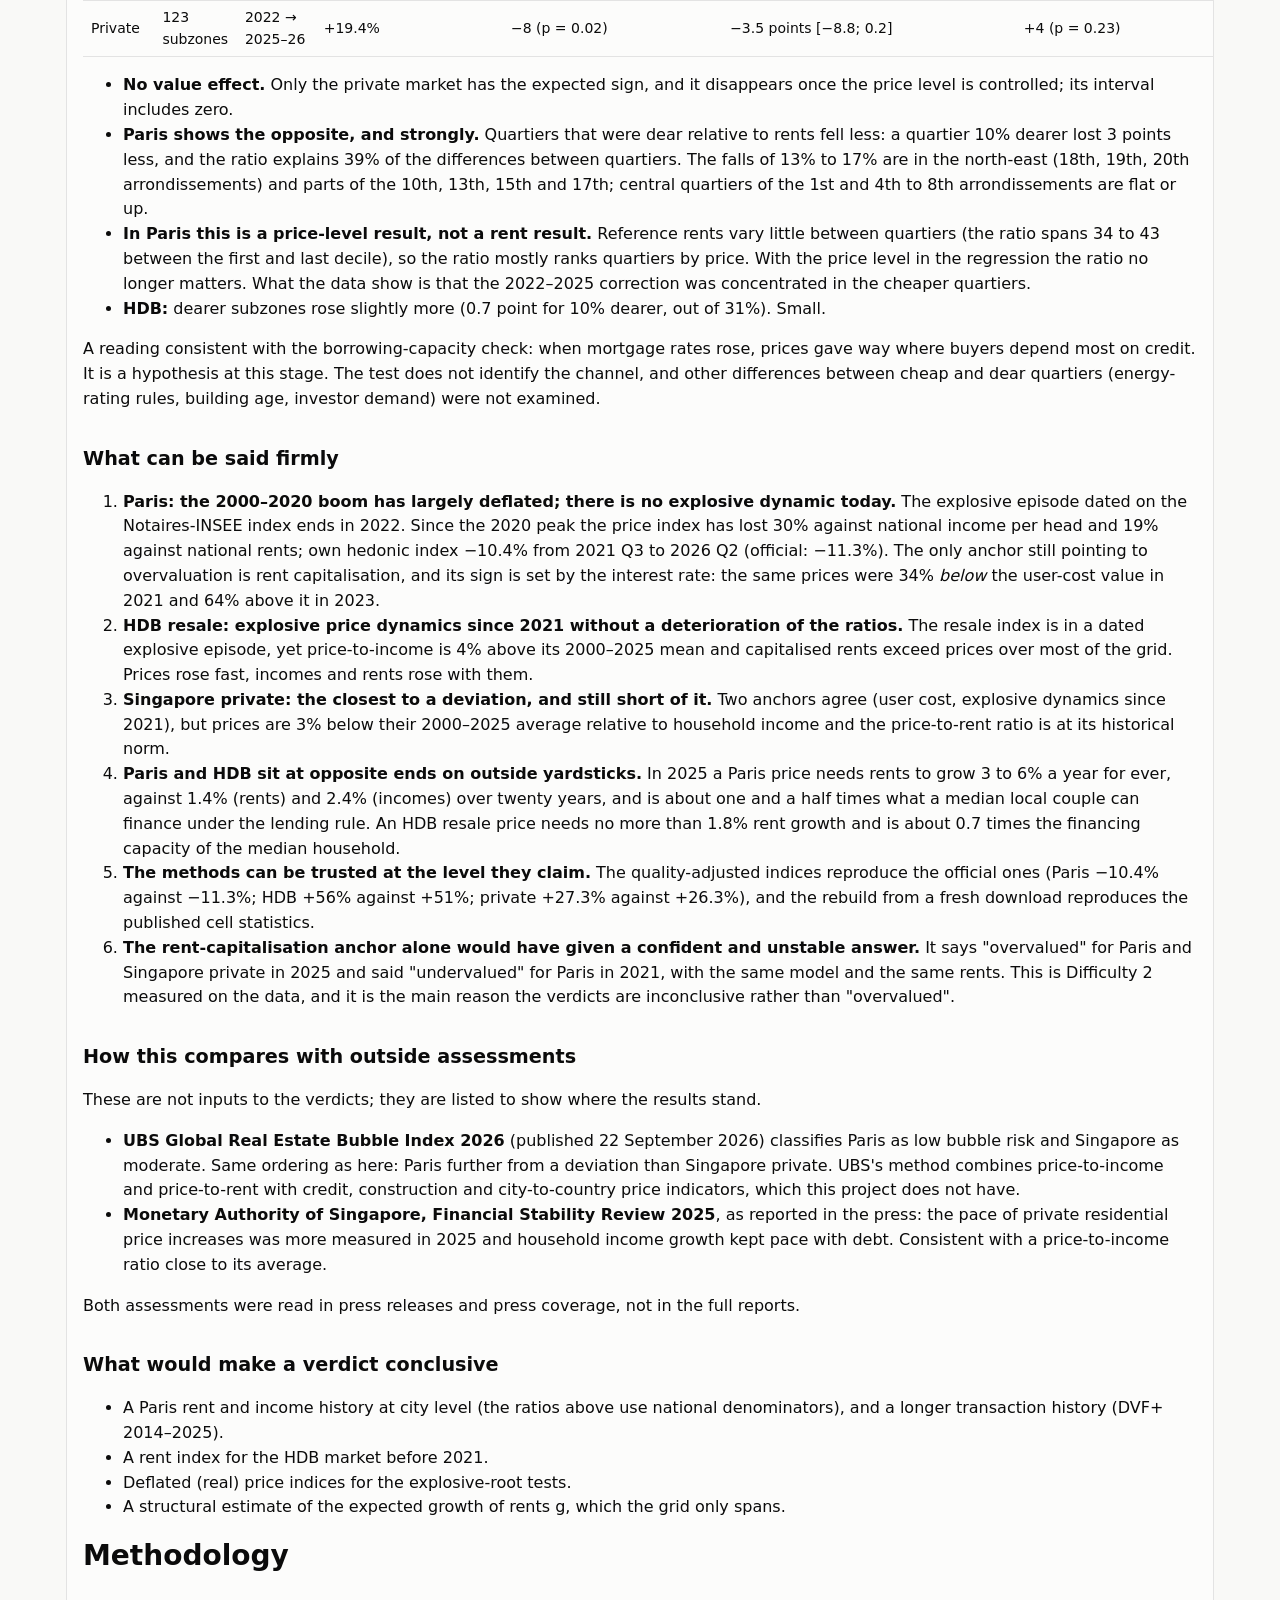
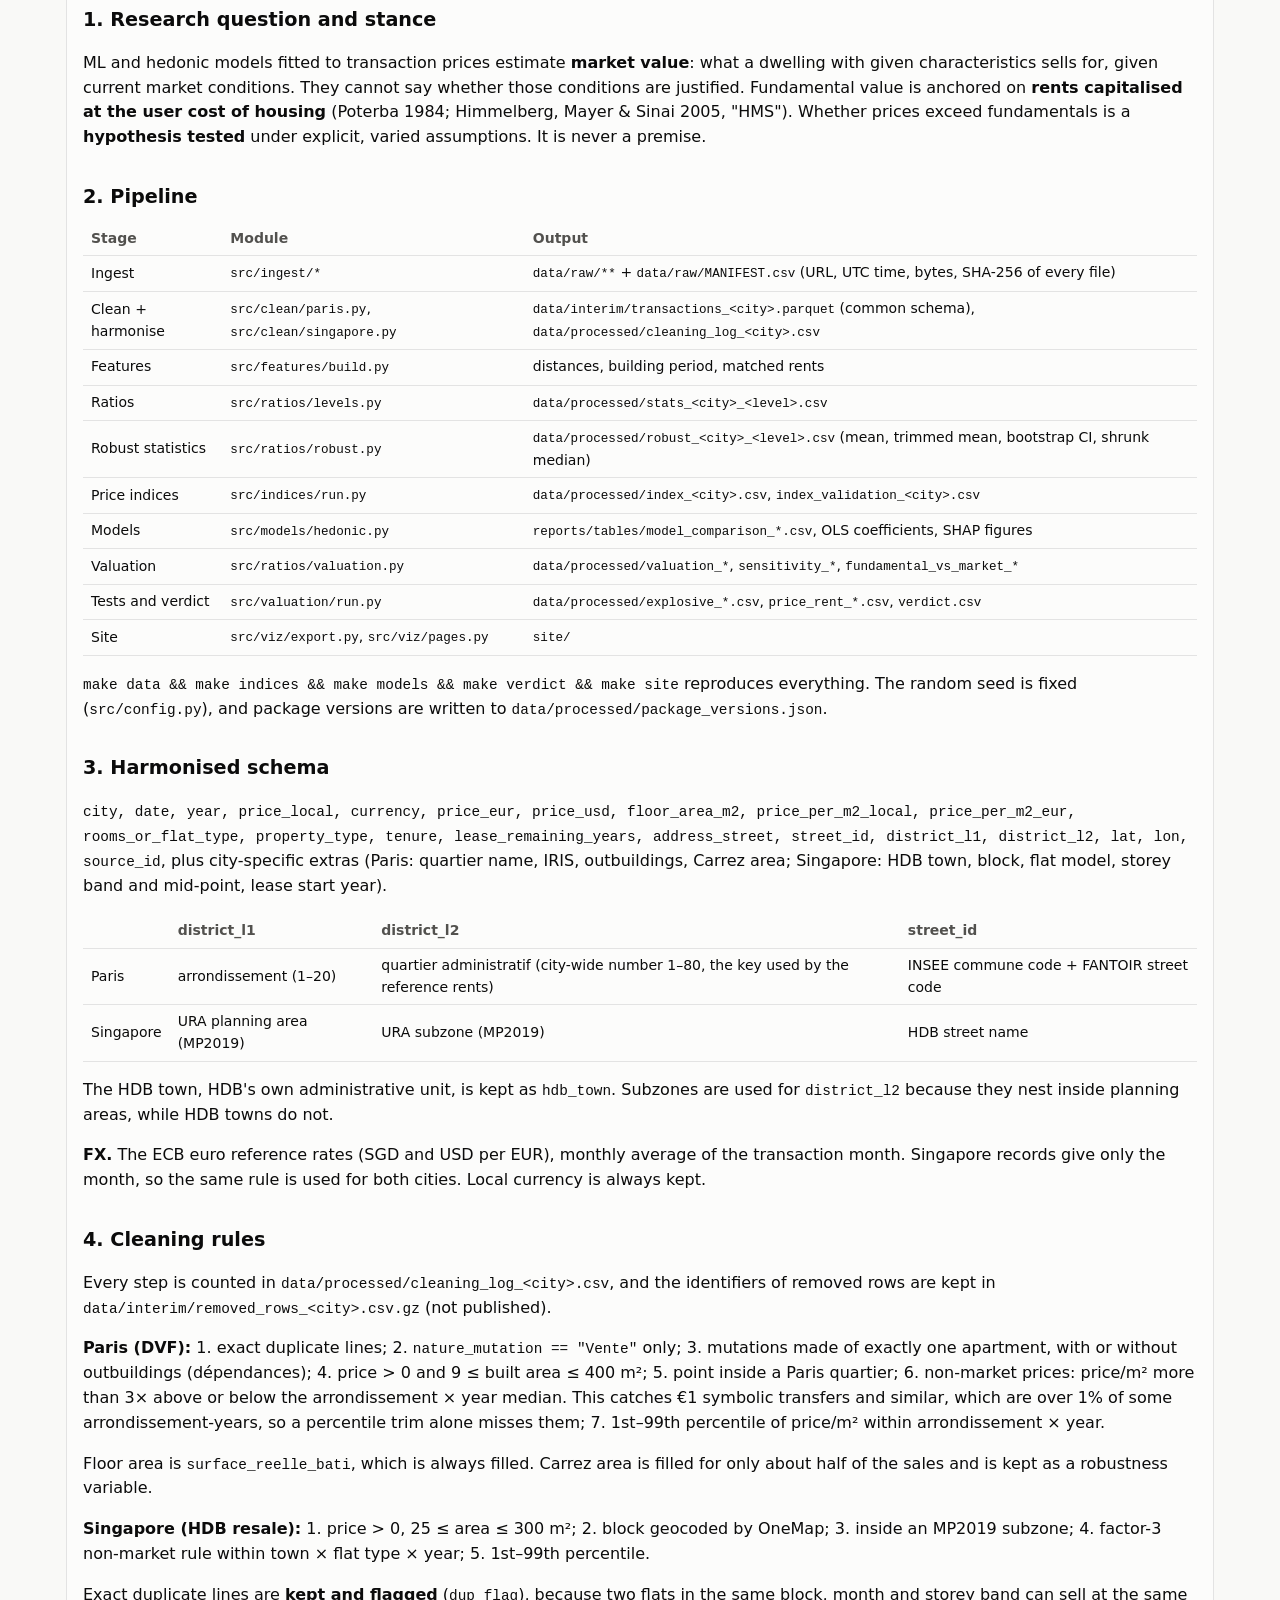
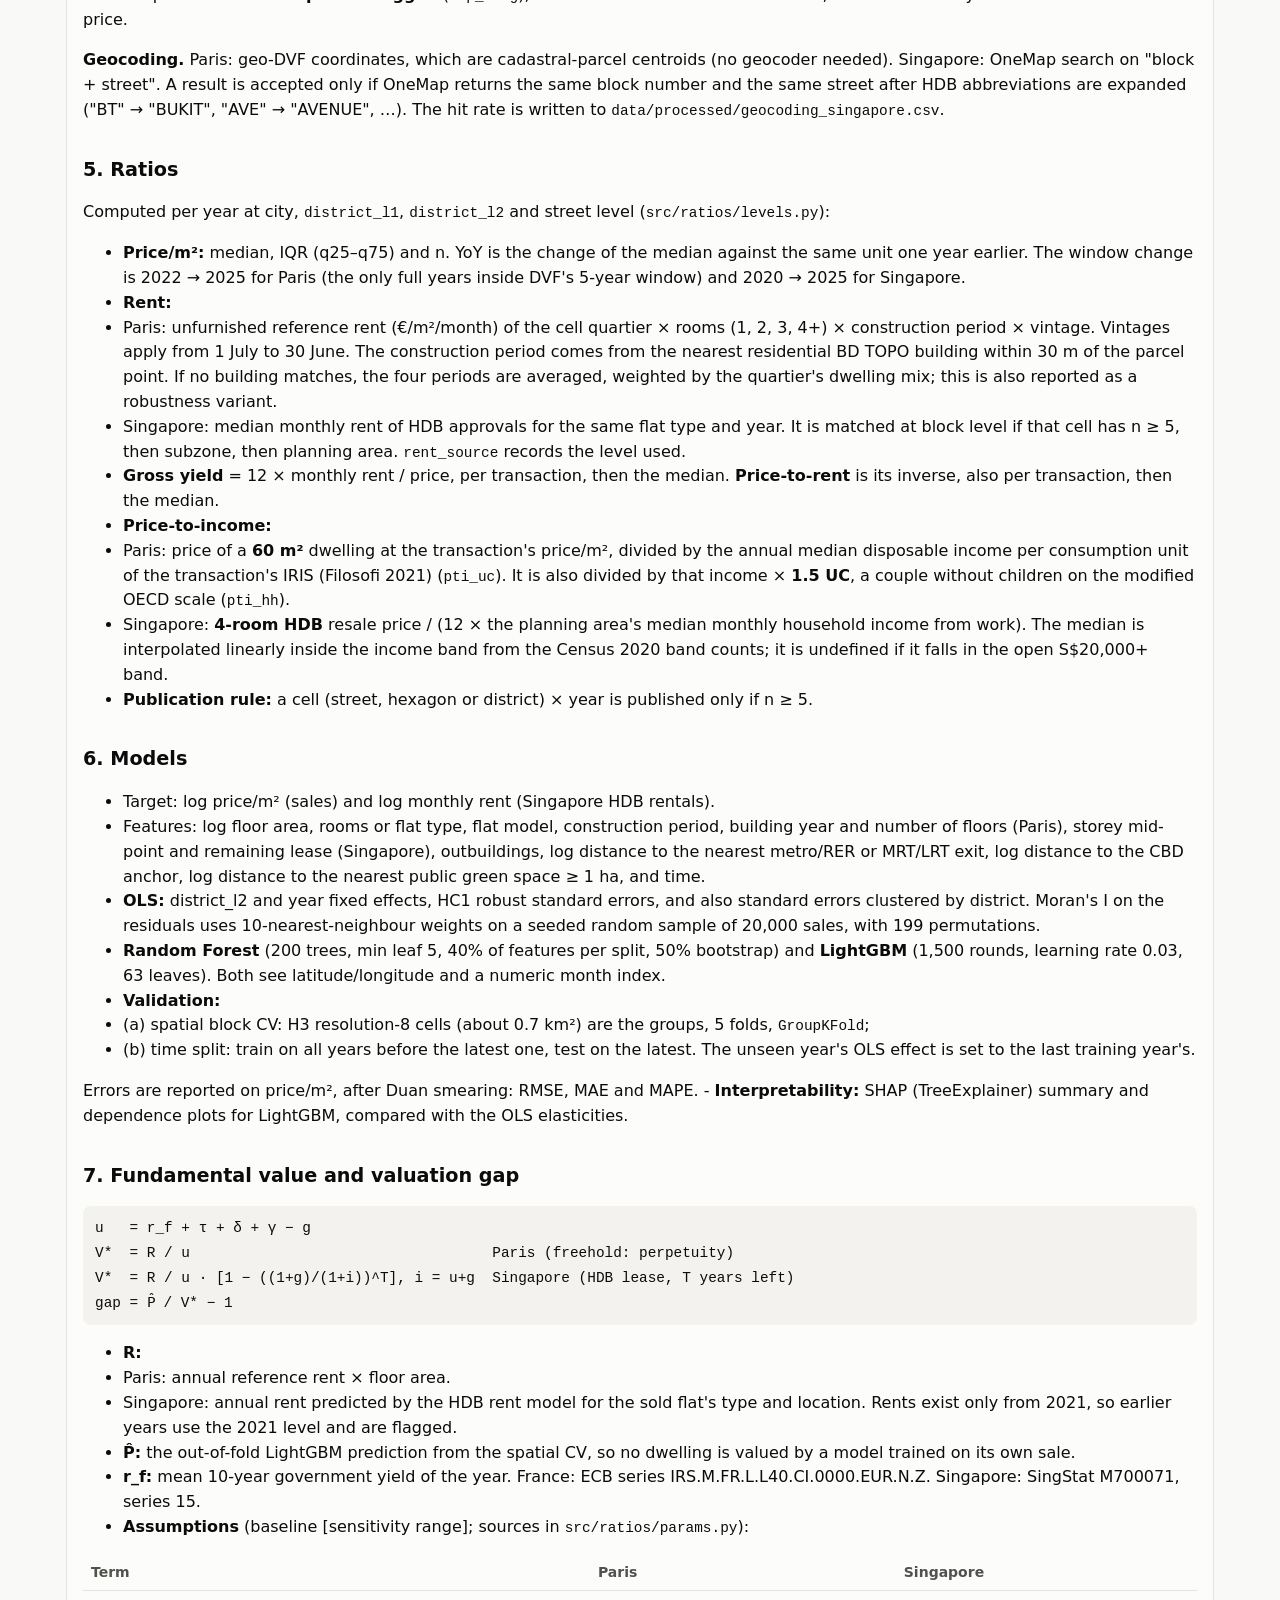
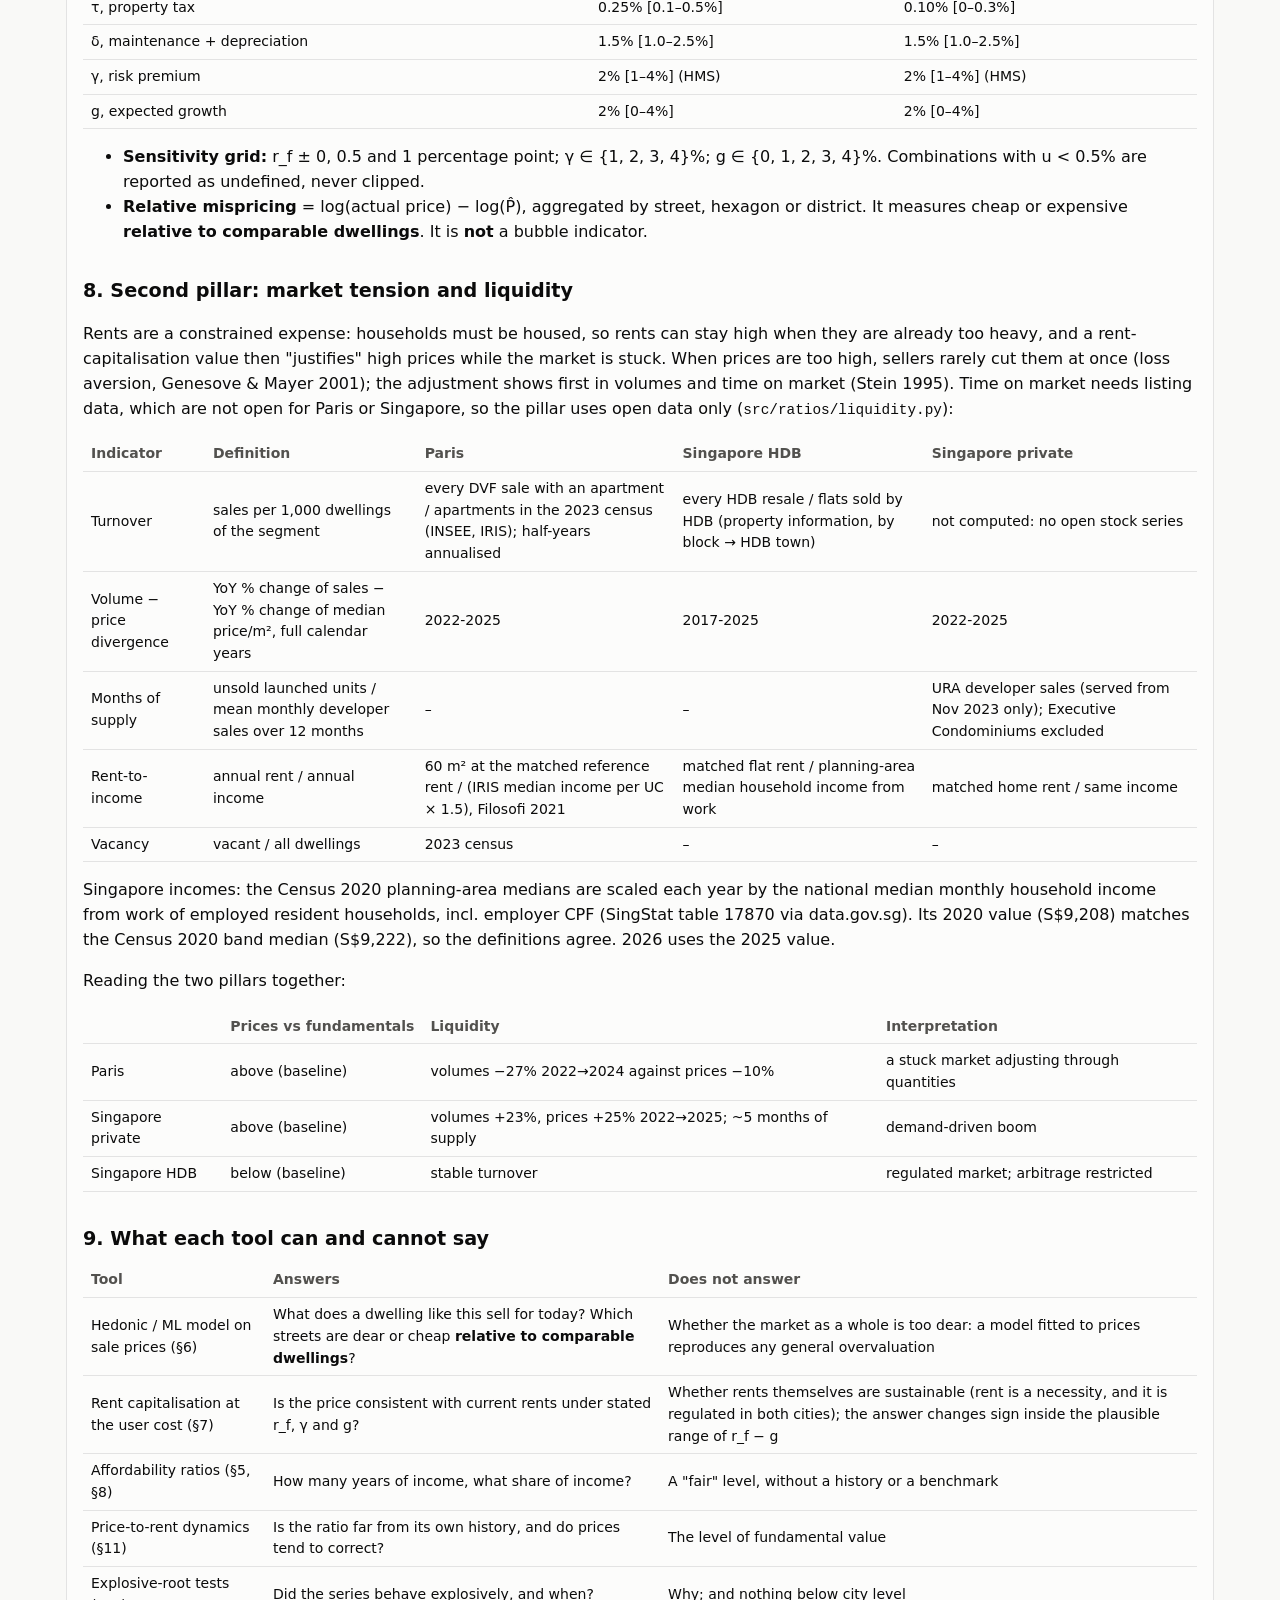
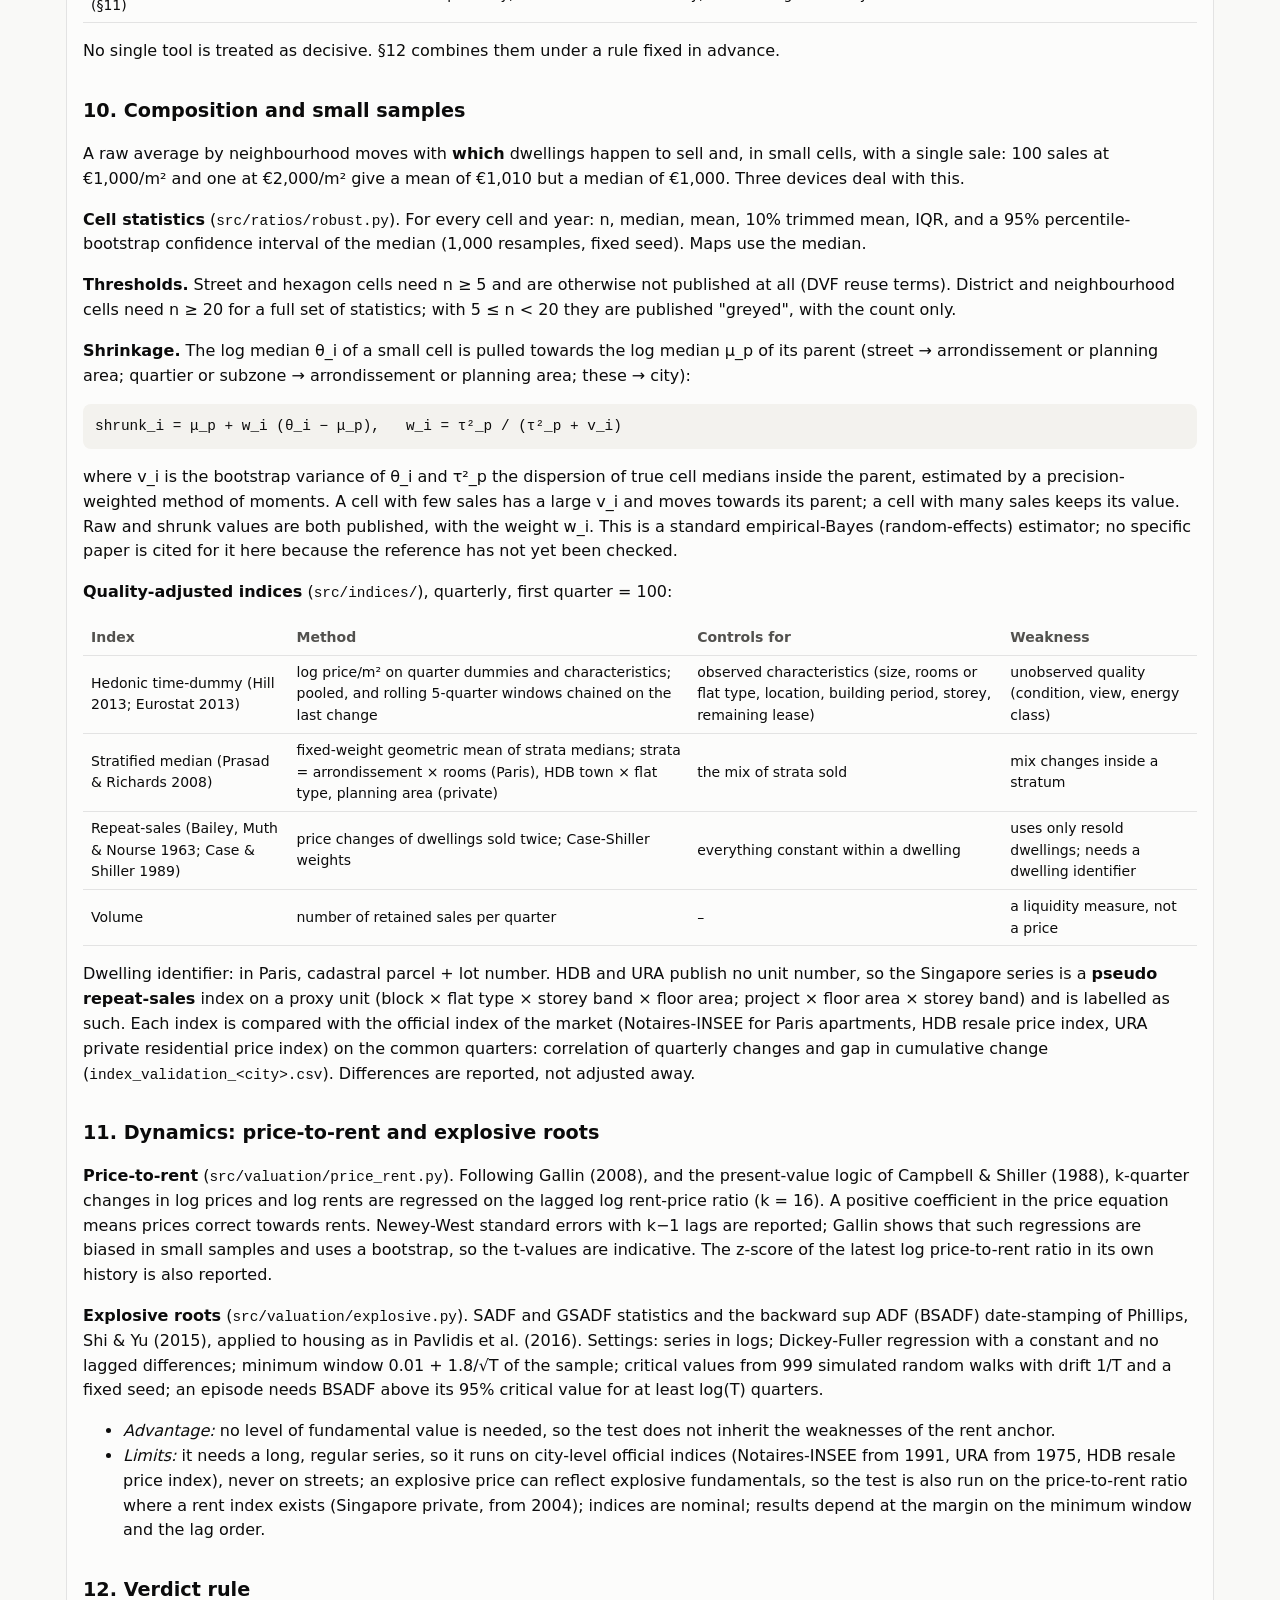
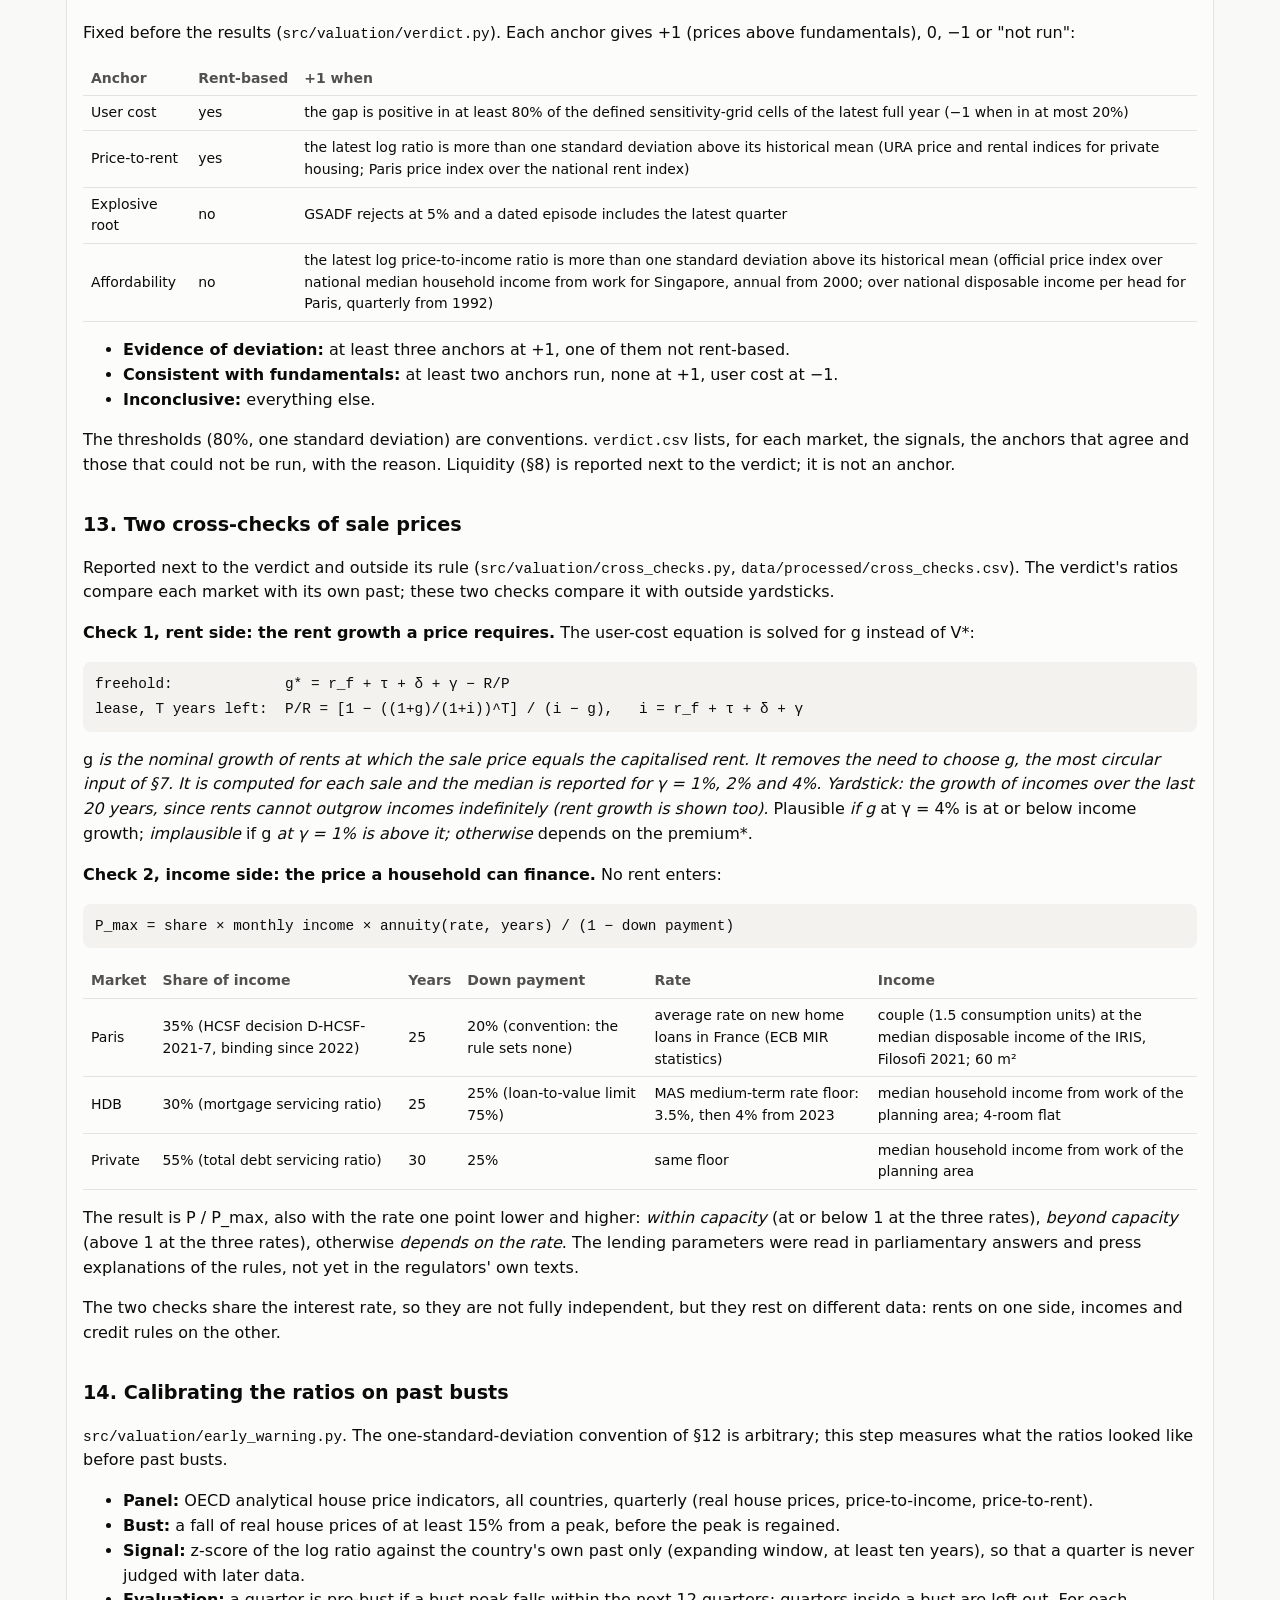
==== commit 3e5947f3: "Document the cross-sectional district test" ====
--- a/site/methodology.html
+++ b/site/methodology.html
@@ -684,6 +684,72 @@
 <p><strong>Today.</strong> No drop flag is on: HDB sales −6% over a year, private sales −14% (resales −3%),
 purchase intentions +0.5 point. With every ratio below its threshold, neither signal is on in
 any of the three markets.</p>
+<h2>Inside a city: do dear districts do worse afterwards?</h2>
+<p>Method: <code>src/valuation/value_effect.py</code> (design written in the module before the results);
+figures: <code>value_effect_summary.csv</code>, <code>value_effect_districts.csv</code>. Districts are sorted on
+their price-to-rent ratio in the first twelve months, and the quality-adjusted price change
+to the last twelve months is compared. A value effect would be a negative slope.</p>
+<table>
+<thead>
+<tr>
+<th>Market</th>
+<th>Districts</th>
+<th>Window</th>
+<th>Average price change</th>
+<th>Slope on log price-to-rent</th>
+<th>Dearest third minus cheapest third</th>
+<th>Slope once the price level is controlled</th>
+</tr>
+</thead>
+<tbody>
+<tr>
+<td>Paris</td>
+<td>79 quartiers</td>
+<td>2021–22 → 2025–26</td>
+<td>−7.9%</td>
+<td>+31 (p &lt; 0.001)</td>
+<td>+6.7 points [3.8; 8.4]</td>
+<td>−8 (p = 0.13)</td>
+</tr>
+<tr>
+<td>HDB</td>
+<td>129 subzones</td>
+<td>2021 → 2025–26</td>
+<td>+31.4%</td>
+<td>+7 (p = 0.002)</td>
+<td>+2.1 points [0.2; 3.7]</td>
+<td>+8 (p = 0.001)</td>
+</tr>
+<tr>
+<td>Private</td>
+<td>123 subzones</td>
+<td>2022 → 2025–26</td>
+<td>+19.4%</td>
+<td>−8 (p = 0.02)</td>
+<td>−3.5 points [−8.8; 0.2]</td>
+<td>+4 (p = 0.23)</td>
+</tr>
+</tbody>
+</table>
+<ul>
+<li><strong>No value effect.</strong> Only the private market has the expected sign, and it disappears once
+  the price level is controlled; its interval includes zero.</li>
+<li><strong>Paris shows the opposite, and strongly.</strong> Quartiers that were dear relative to rents fell
+  less: a quartier 10% dearer lost 3 points less, and the ratio explains 39% of the
+  differences between quartiers. The falls of 13% to 17% are in the north-east (18th, 19th,
+  20th arrondissements) and parts of the 10th, 13th, 15th and 17th; central quartiers of the
+  1st and 4th to 8th arrondissements are flat or up.</li>
+<li><strong>In Paris this is a price-level result, not a rent result.</strong> Reference rents vary little
+  between quartiers (the ratio spans 34 to 43 between the first and last decile), so the
+  ratio mostly ranks quartiers by price. With the price level in the regression the ratio
+  no longer matters. What the data show is that the 2022–2025 correction was concentrated in
+  the cheaper quartiers.</li>
+<li><strong>HDB:</strong> dearer subzones rose slightly more (0.7 point for 10% dearer, out of 31%). Small.</li>
+</ul>
+<p>A reading consistent with the borrowing-capacity check: when mortgage rates rose, prices
+gave way where buyers depend most on credit. It is a hypothesis at this stage. The test
+does not identify the channel, and other differences between cheap and dear quartiers
+(energy-rating rules, building age, investor demand) were not examined.</p>
 <h2>What can be said firmly</h2>
 <ol>
 <li><strong>Paris: the 2000–2020 boom has largely deflated; there is no explosive dynamic today.</strong>
@@ -1358,6 +1424,16 @@
   <code>volume_drop_episodes.csv</code>, <code>volume_today.csv</code>. The transaction files stay on the build
   machine. The step is reported next to the verdict and is not part of its rule.</li>
 </ul>
+<h2>16. Cross-section of districts</h2>
+<p><code>src/valuation/value_effect.py</code>. Unit: <code>district_l2</code>. Signal: log median price-to-rent in
+the first twelve months with matched rents. Outcome: change in the quality-adjusted log
+price per m² to the last twelve complete months (characteristics' coefficients estimated
+within district × quarter cells). The formation sales are split at random in two halves, one
+for the signal and one for the starting price, so that noise in starting prices cannot
+create a negative relation. Thresholds: 30 sales in the first window, 20 in the last.
+Statistics: OLS slope with robust standard error, Spearman correlation, gap between the
+dearest and cheapest thirds with a bootstrap interval over districts, and the slope with the
+starting price level as a control. The design was fixed before the results.</p>
 <h2>References</h2>
 <p>Checked on 2026-11-10 (authors, year, journal, volume and pages; DOI where given).</p>
 <ul>
@@ -1370,10 +1446,12 @@
 <li>Glaeser, E. L., Gottlieb, J. D., Gyourko, J. (2013). Can cheap credit explain the housing boom? In E. L. Glaeser and T. Sinai (eds.), <em>Housing and the Financial Crisis</em>, University of Chicago Press, 301–359. (Book chapter; NBER Working Paper 16230.)</li>
 <li>Hill, R. J. (2013). Hedonic price indexes for residential housing: a survey, evaluation and taxonomy. <em>Journal of Economic Surveys</em> 27(5), 879–914. (DOI not confirmed.)</li>
 <li>Himmelberg, C., Mayer, C., Sinai, T. (2005). Assessing high house prices: bubbles, fundamentals and misperceptions. <em>Journal of Economic Perspectives</em> 19(4), 67–92. doi:10.1257/089533005775196769</li>
+<li>Miller, E. M. (1977). Risk, uncertainty, and divergence of opinion. <em>Journal of Finance</em> 32(4), 1151–1168. doi:10.1111/j.1540-6261.1977.tb03317.x (checked 2026-11-12)</li>
 <li>Pavlidis, E., Yusupova, A., Paya, I., Peel, D., Martínez-García, E., Mack, A., Grossman, V. (2016). Episodes of exuberance in housing markets: in search of the smoking gun. <em>Journal of Real Estate Finance and Economics</em> 53(4), 419–449. doi:10.1007/s11146-015-9531-2</li>
 <li>Phillips, P. C. B., Shi, S., Yu, J. (2015). Testing for multiple bubbles: historical episodes of exuberance and collapse in the S&amp;P 500. <em>International Economic Review</em> 56(4), 1043–1078. doi:10.1111/iere.12132</li>
 <li>Poterba, J. M. (1984). Tax subsidies to owner-occupied housing: an asset-market approach. <em>Quarterly Journal of Economics</em> 99(4), 729–752. doi:10.2307/1883123</li>
 <li>Prasad, N., Richards, A. (2008). Improving median housing price indexes through stratification. <em>Journal of Real Estate Research</em> 30(1), 45–72. doi:10.1080/10835547.2008.12091213</li>
+<li>Shiller, R. J. (1981). Do stock prices move too much to be justified by subsequent changes in dividends? <em>American Economic Review</em> 71(3), 421–436. (No DOI; NBER Working Paper 456. Checked 2026-11-12.)</li>
 <li>Stein, J. C. (1995). Prices and trading volume in the housing market: a model with down-payment effects. <em>Quarterly Journal of Economics</em> 110(2), 379–406. (DOI not confirmed.)</li>
 </ul>
 <p>Methods used without a checked reference, to be completed before submission: empirical-Bayes
@@ -1587,6 +1665,18 @@
 <li><strong>Volumes react to policy as well as to demand</strong> (stamp duties, lending caps), so a drop can
   reflect a rule change with no price fall behind it, as in Singapore in 2019 and 2022; the
   cause of those two drops was not verified.</li>
+</ul>
+<h2>Cross-section of districts (added 2026-11-14)</h2>
+<ul>
+<li><strong>One period per market.</strong> The test compares two windows; it says nothing about other
+  periods, and Paris is observed only after the 2020 peak (sales start in July 2021).</li>
+<li><strong>No pre-trend.</strong> Without sales before 2021 it cannot be checked whether cheaper Paris
+  quartiers were already underperforming before rates rose.</li>
+<li><strong>Paris rents are regulated reference rents</strong>, not market rents; they vary little across
+  quartiers, so the Paris signal is close to a ranking by price.</li>
+<li><strong>Districts are not independent.</strong> Neighbouring districts move together; the standard
+  errors do not account for spatial correlation and are too small.</li>
+<li><strong>The channel is not identified.</strong> "Credit-dependent buyers" is one reading among others.</li>
 </ul></div></main>
 <footer><div class="wrap">
 Code and processed aggregates: see the project repository. Data: DGFiP / Etalab (DVF), Ville de Paris (ODbL),
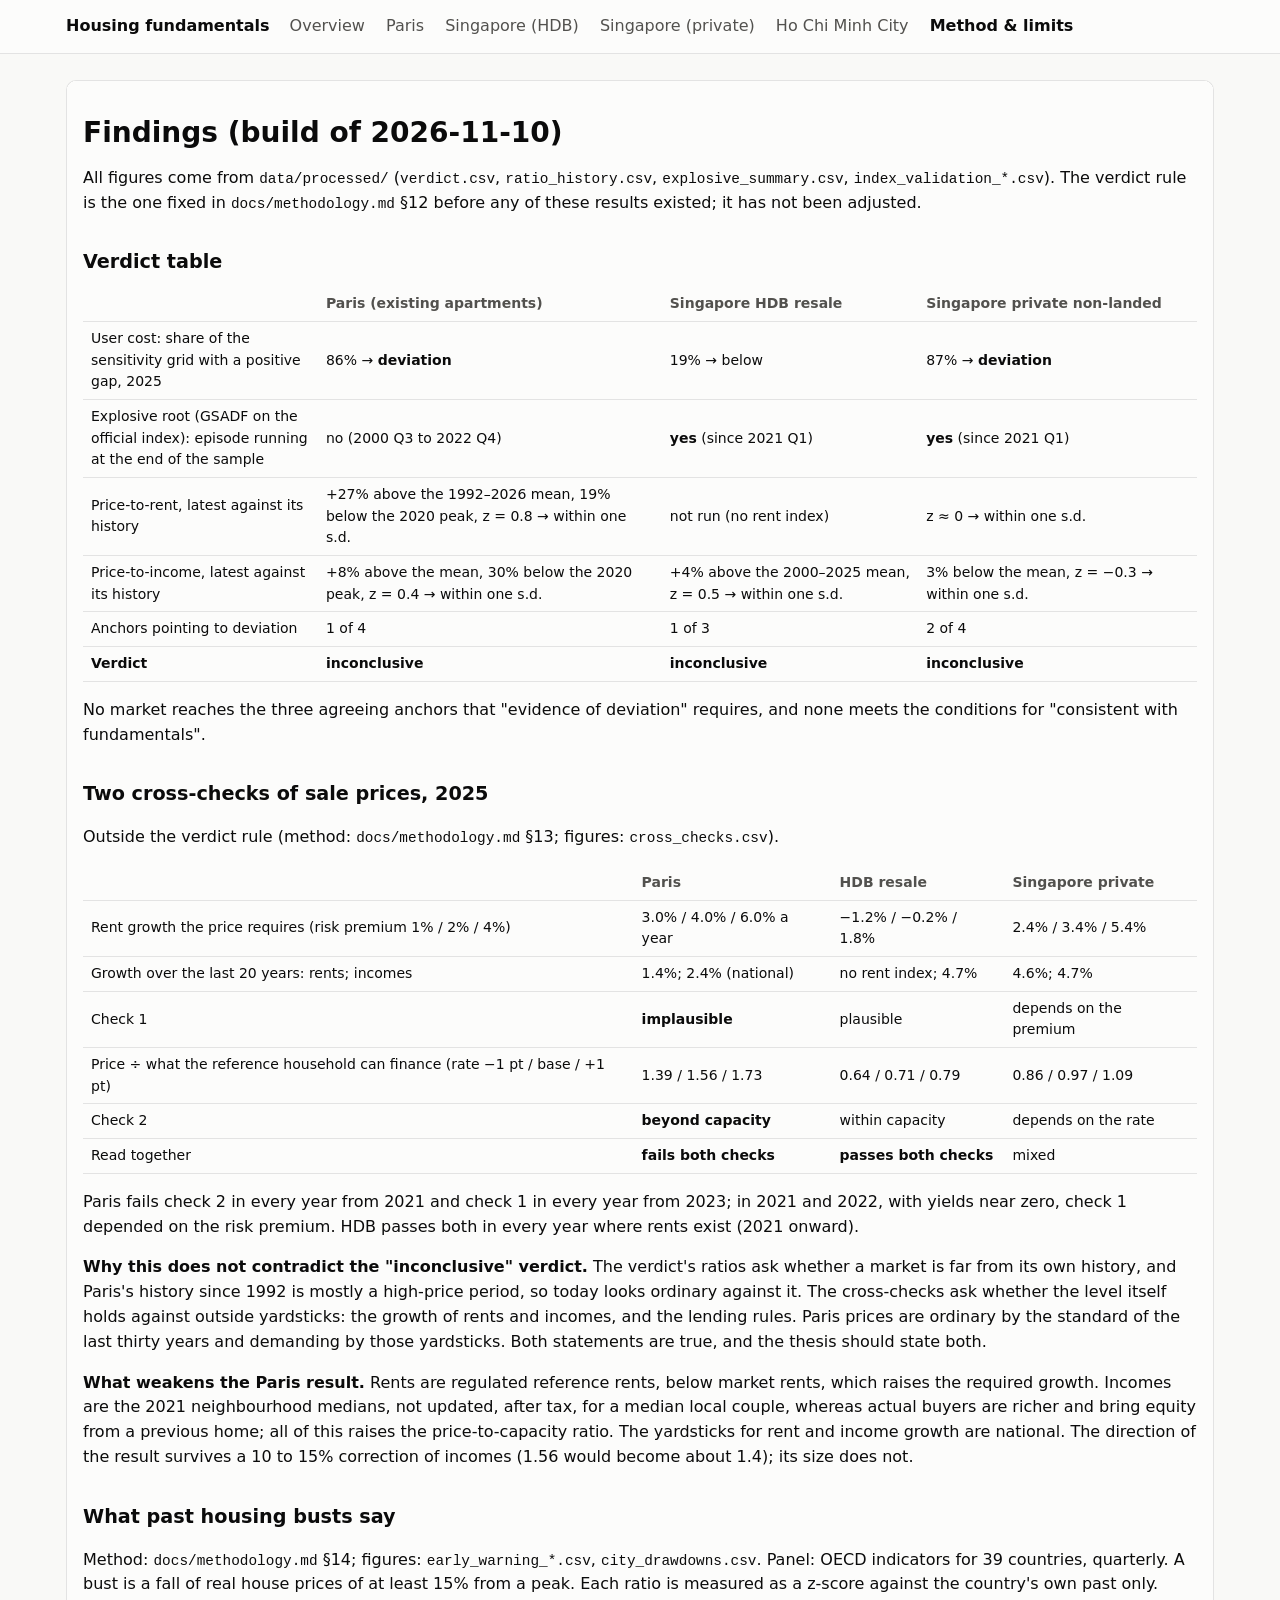
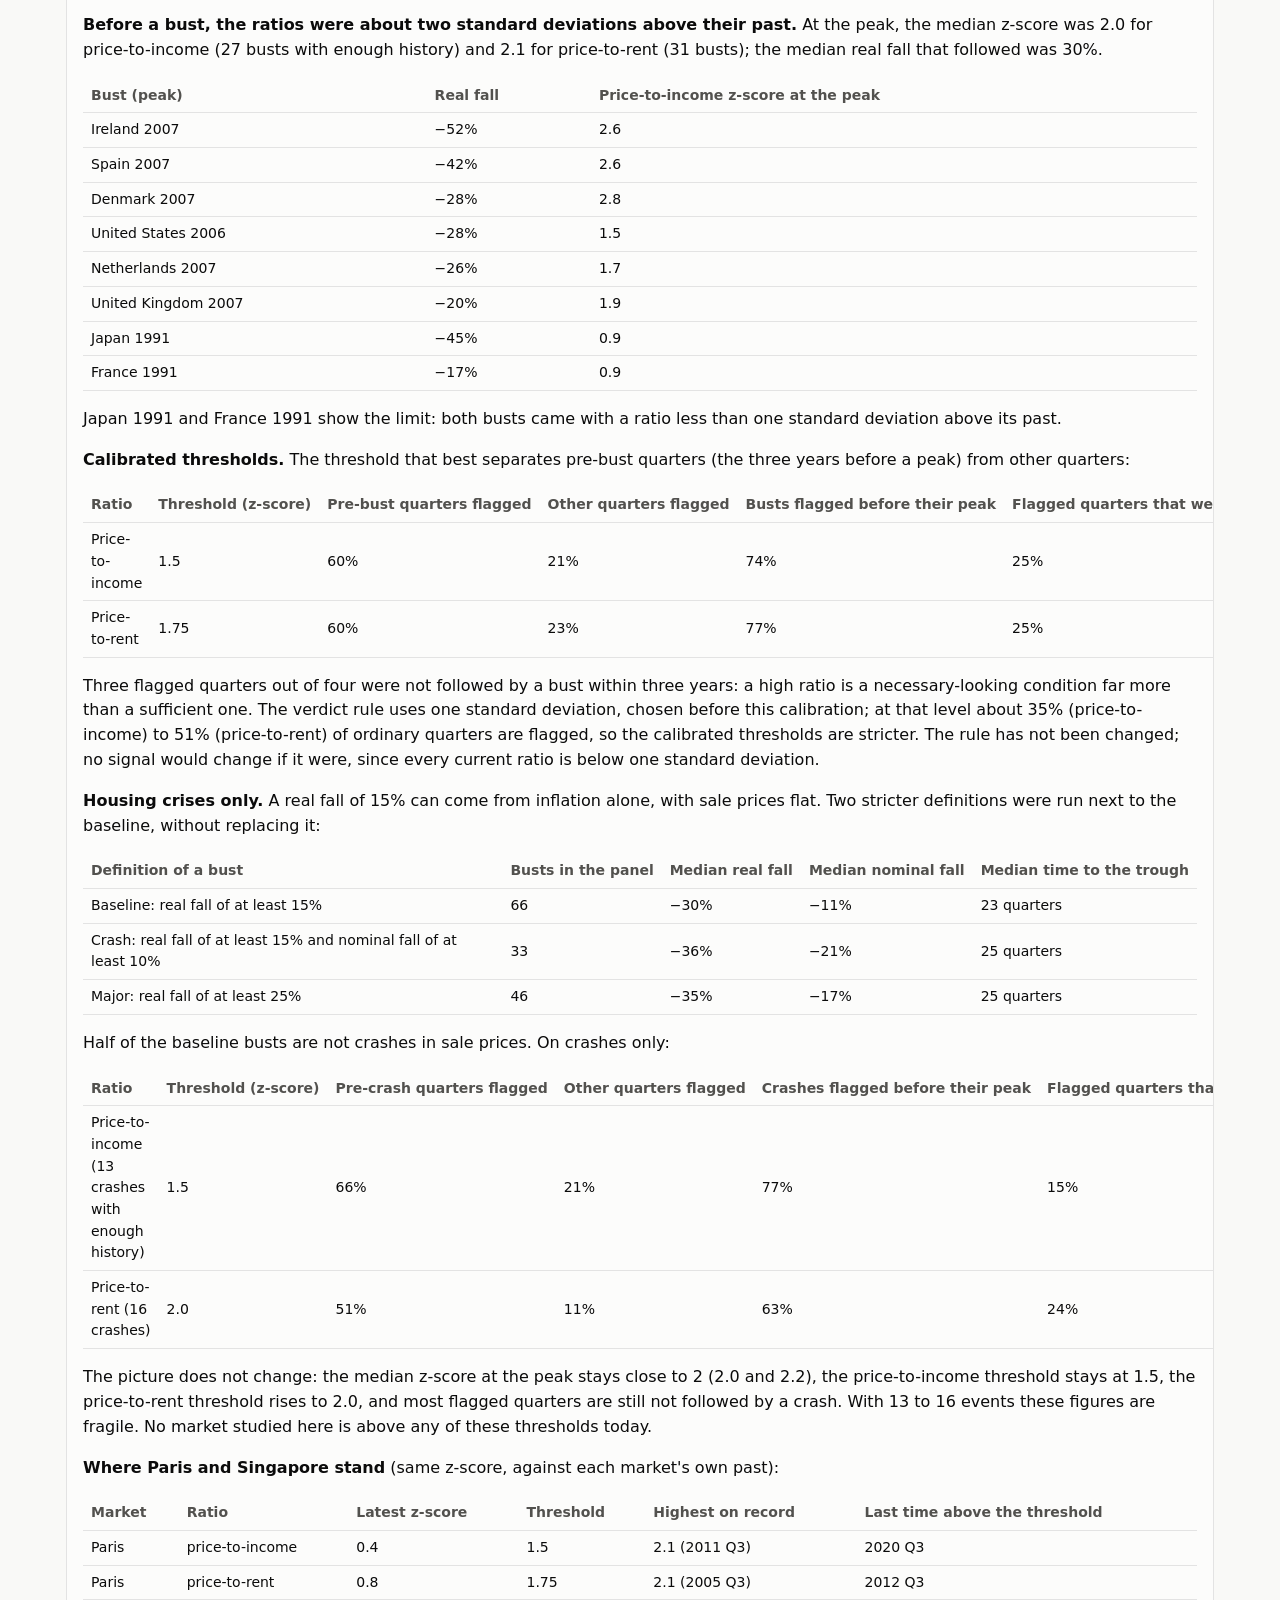
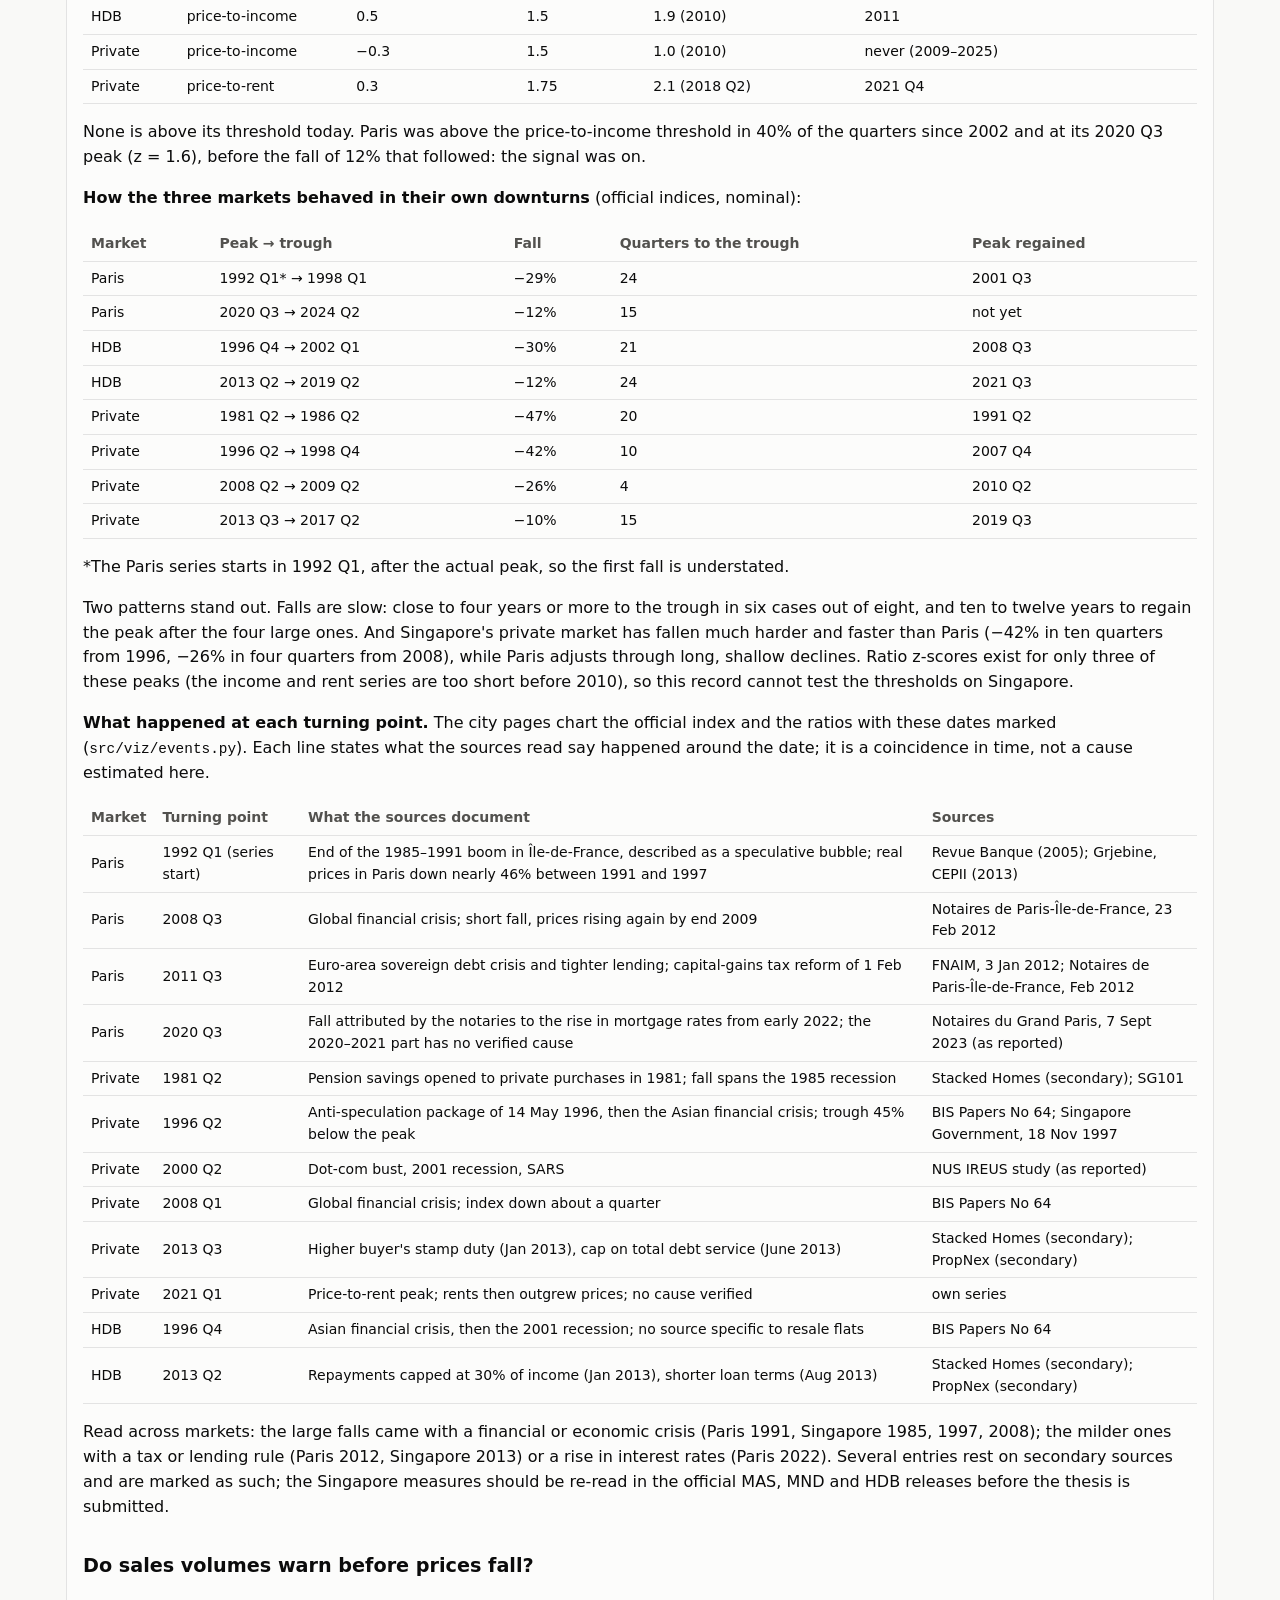
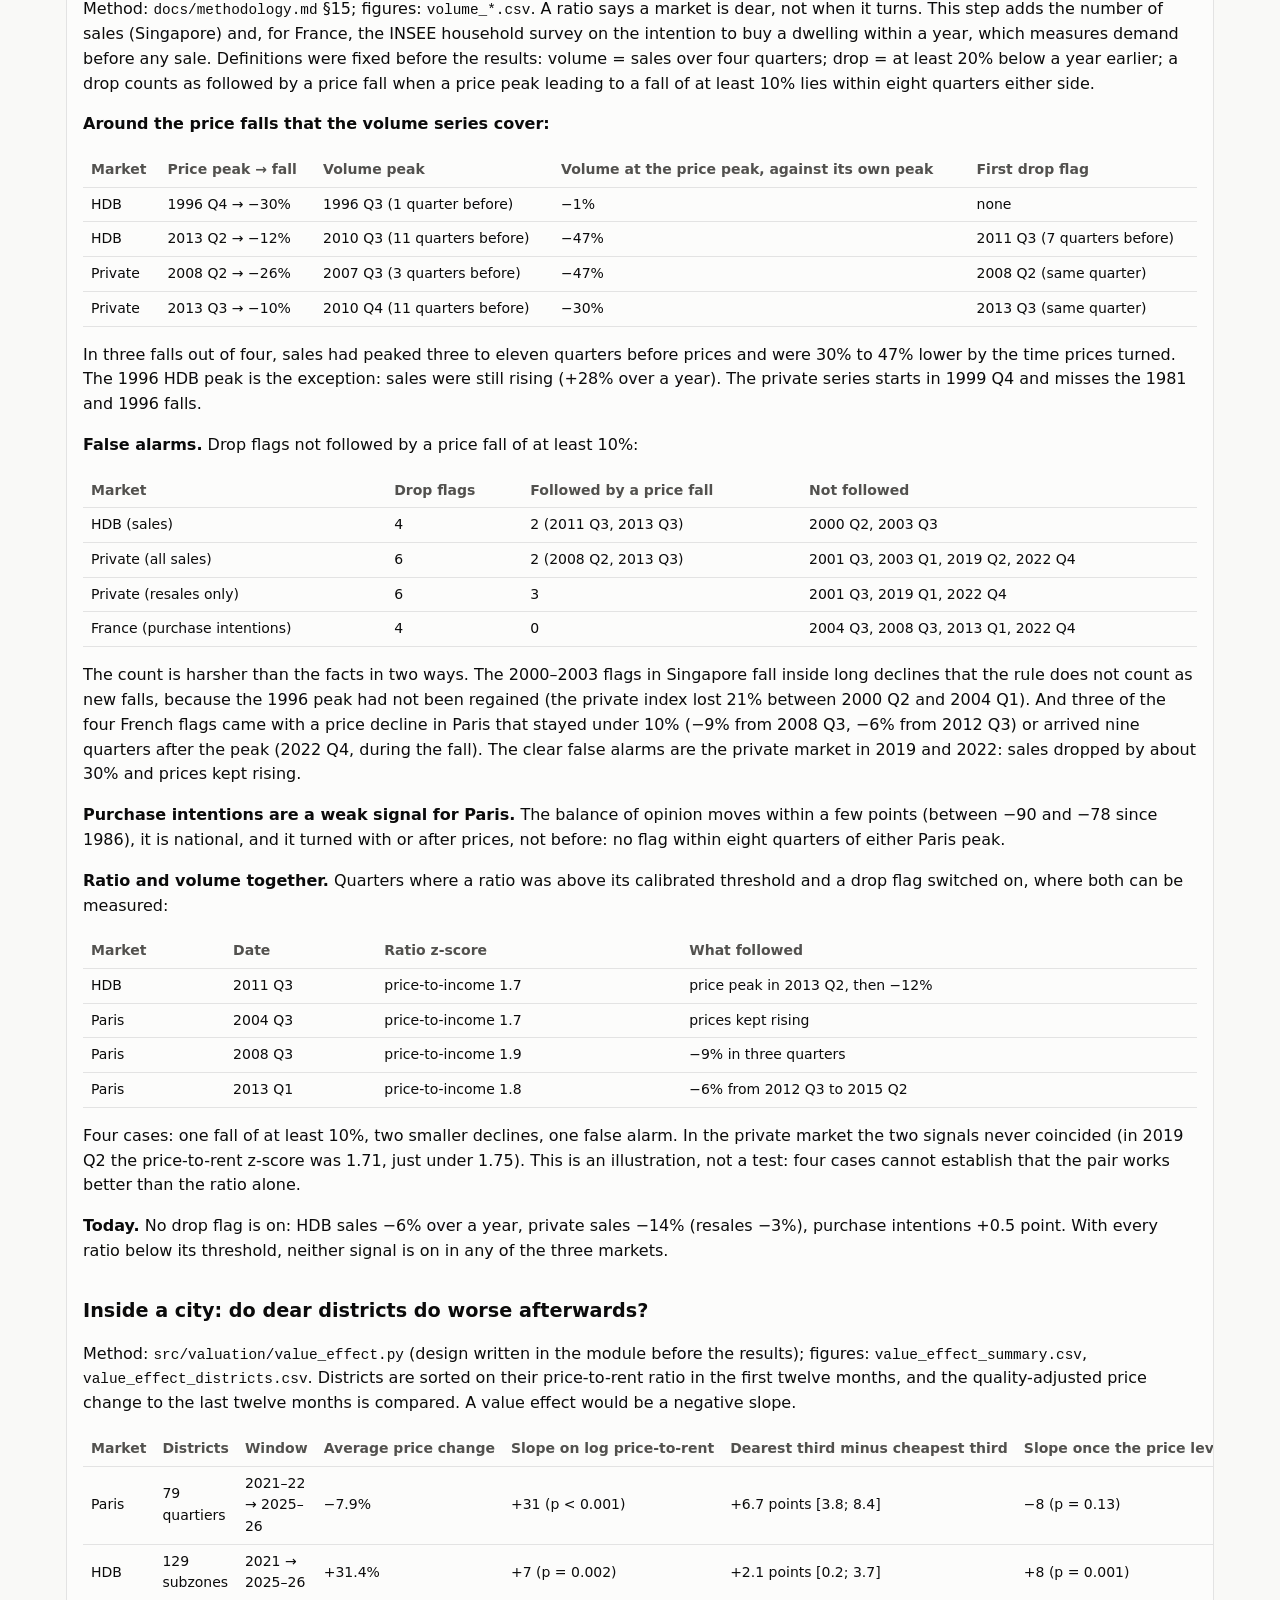
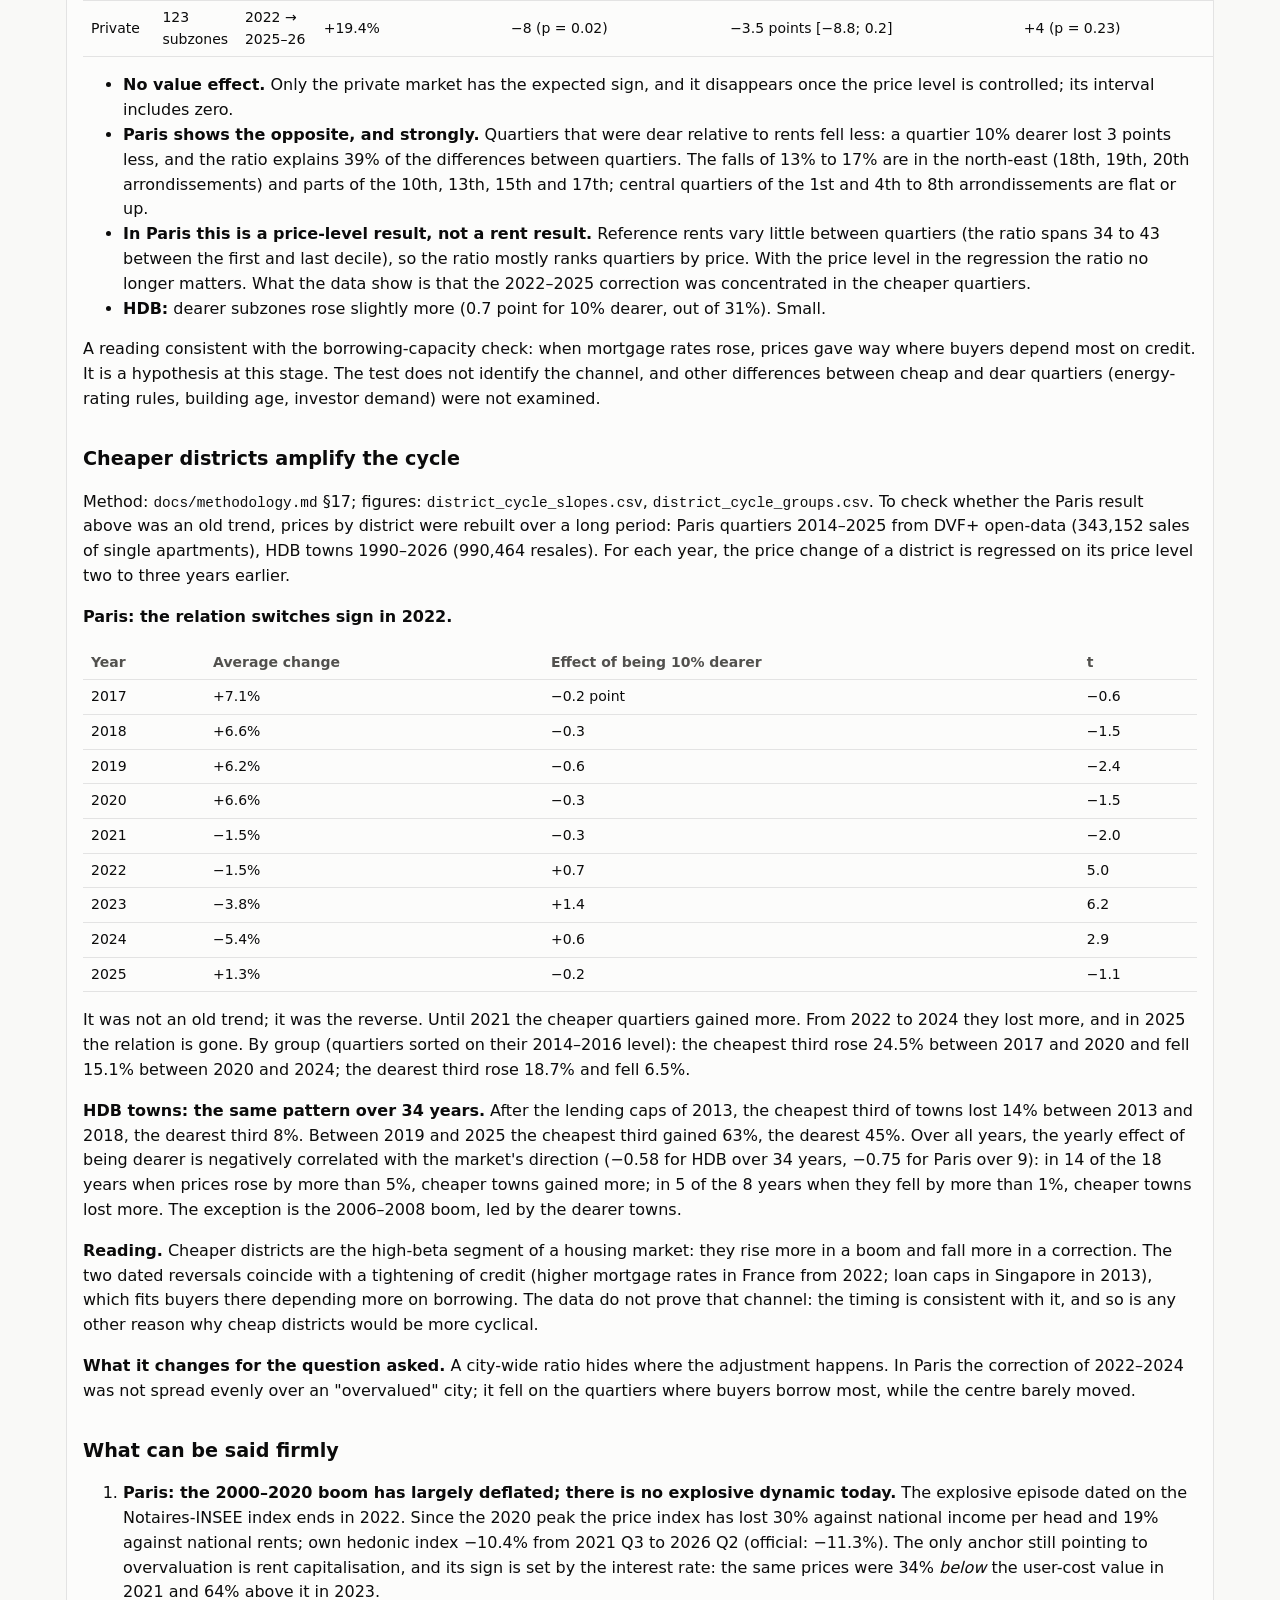
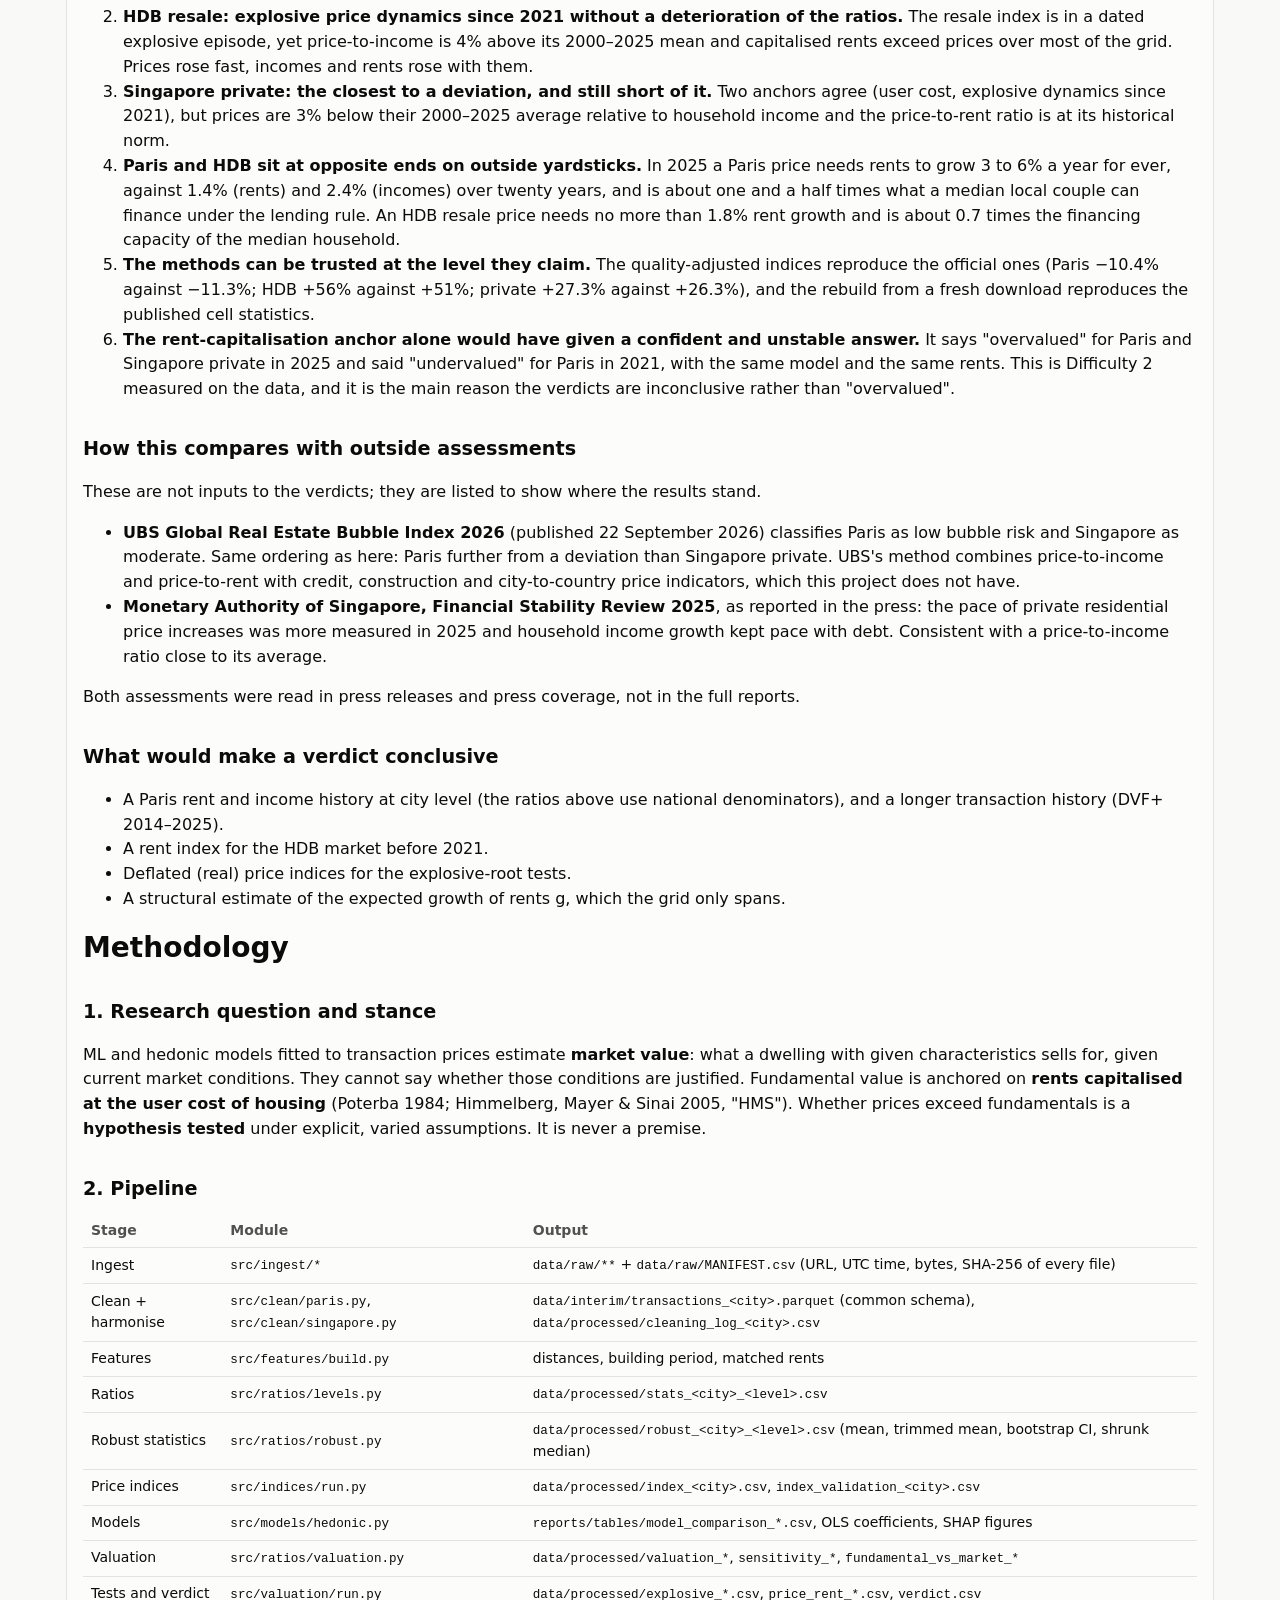
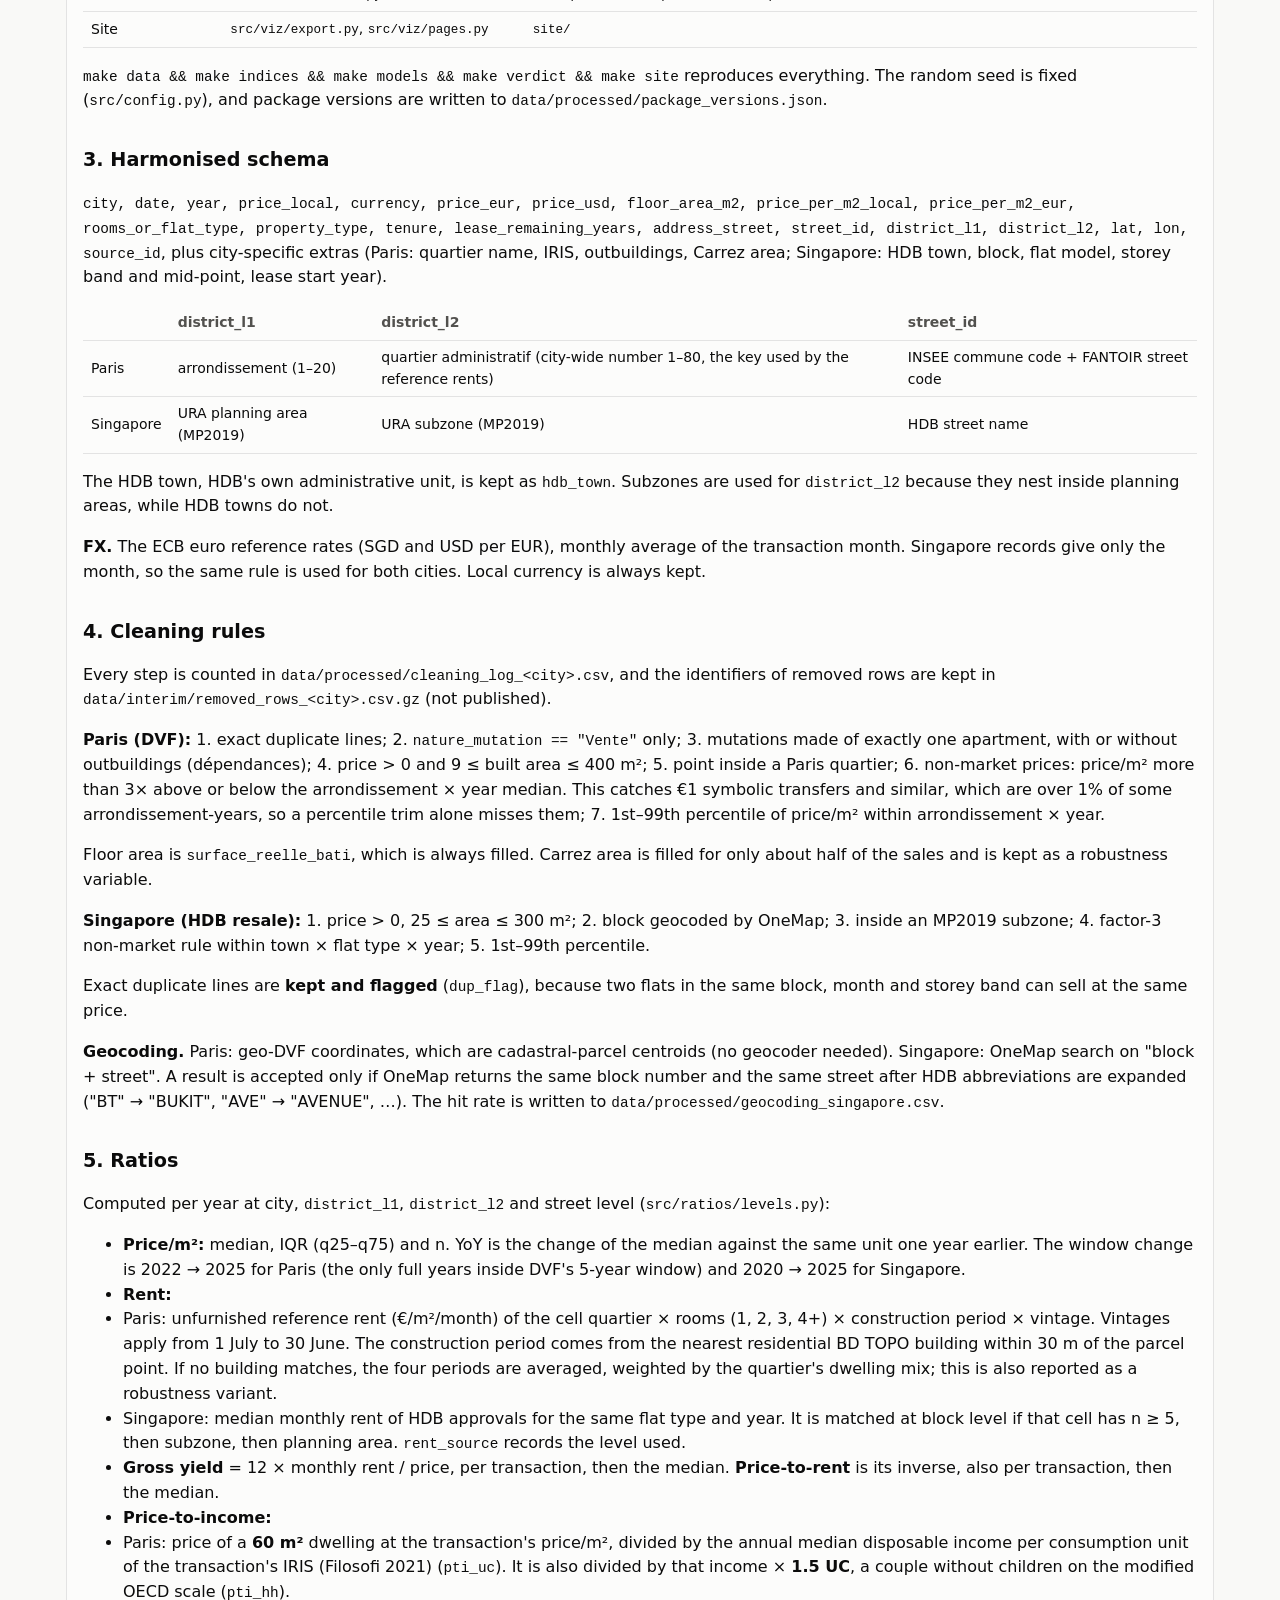
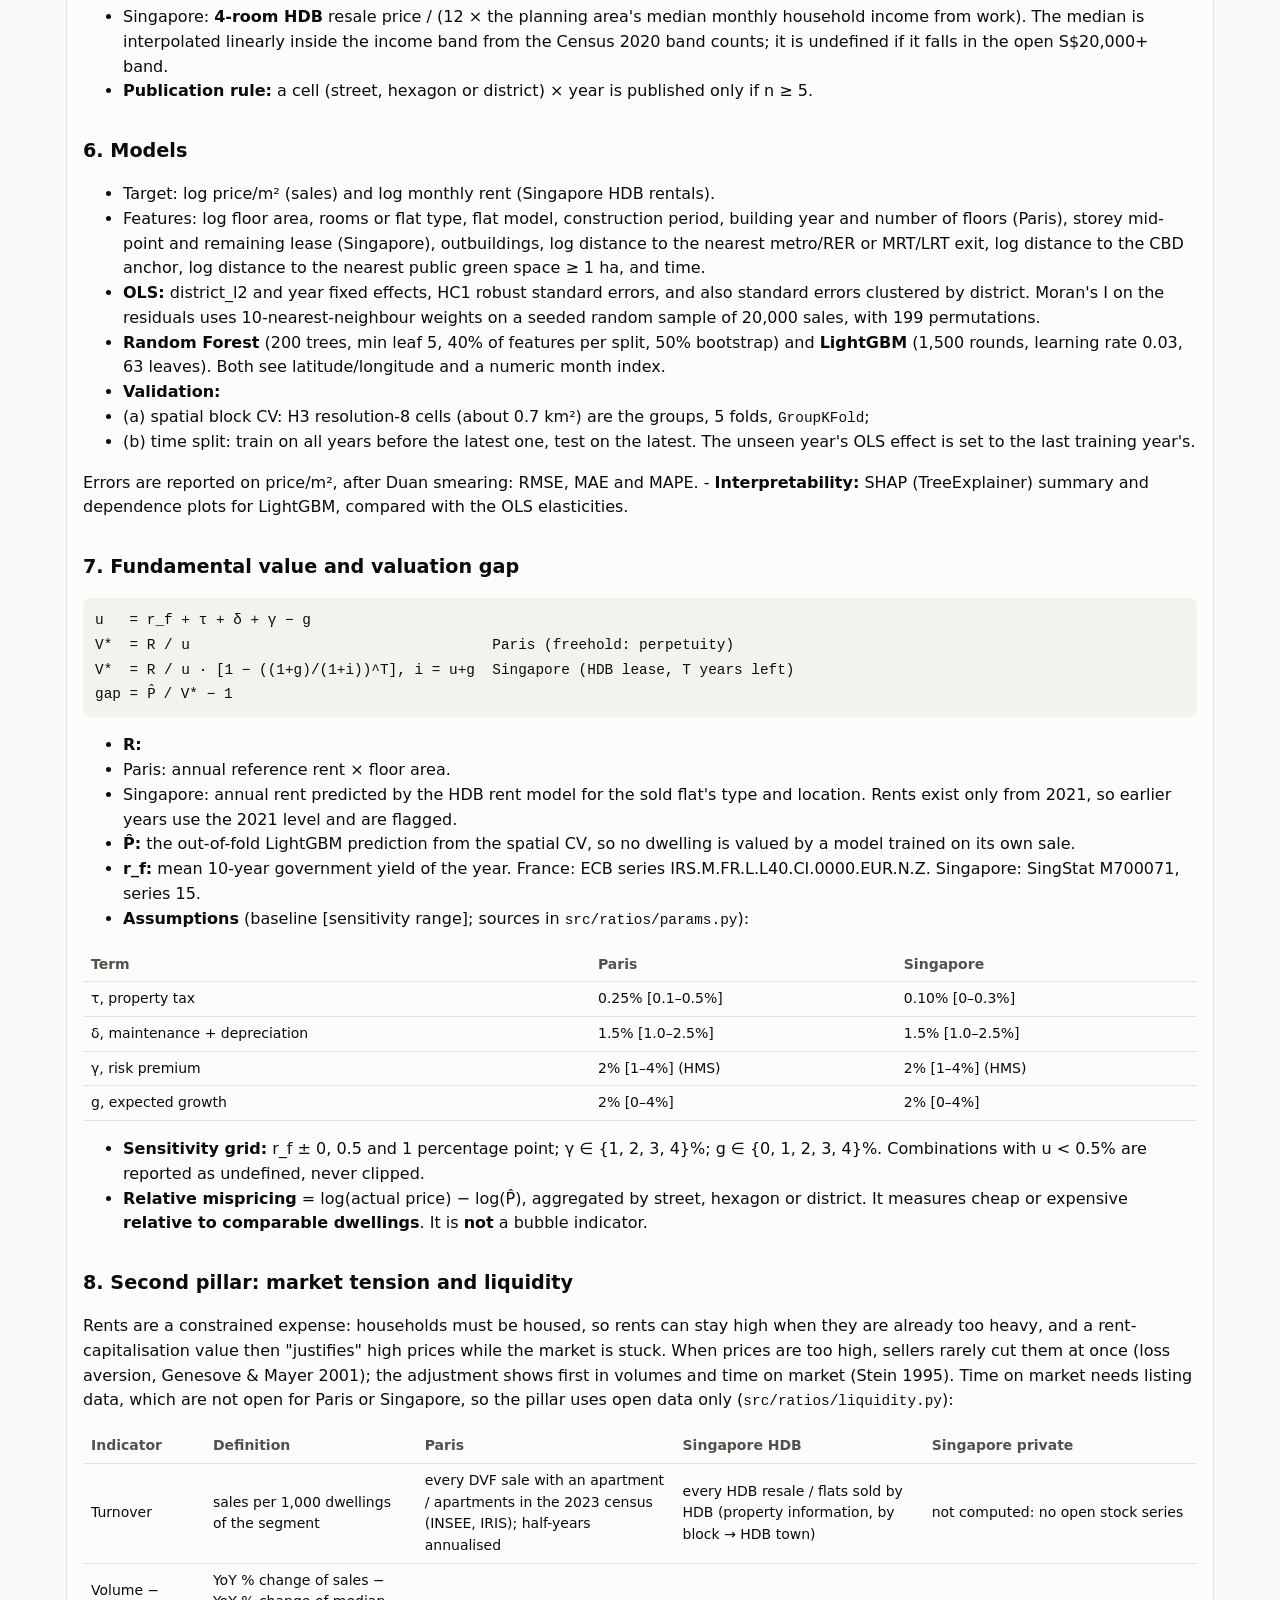
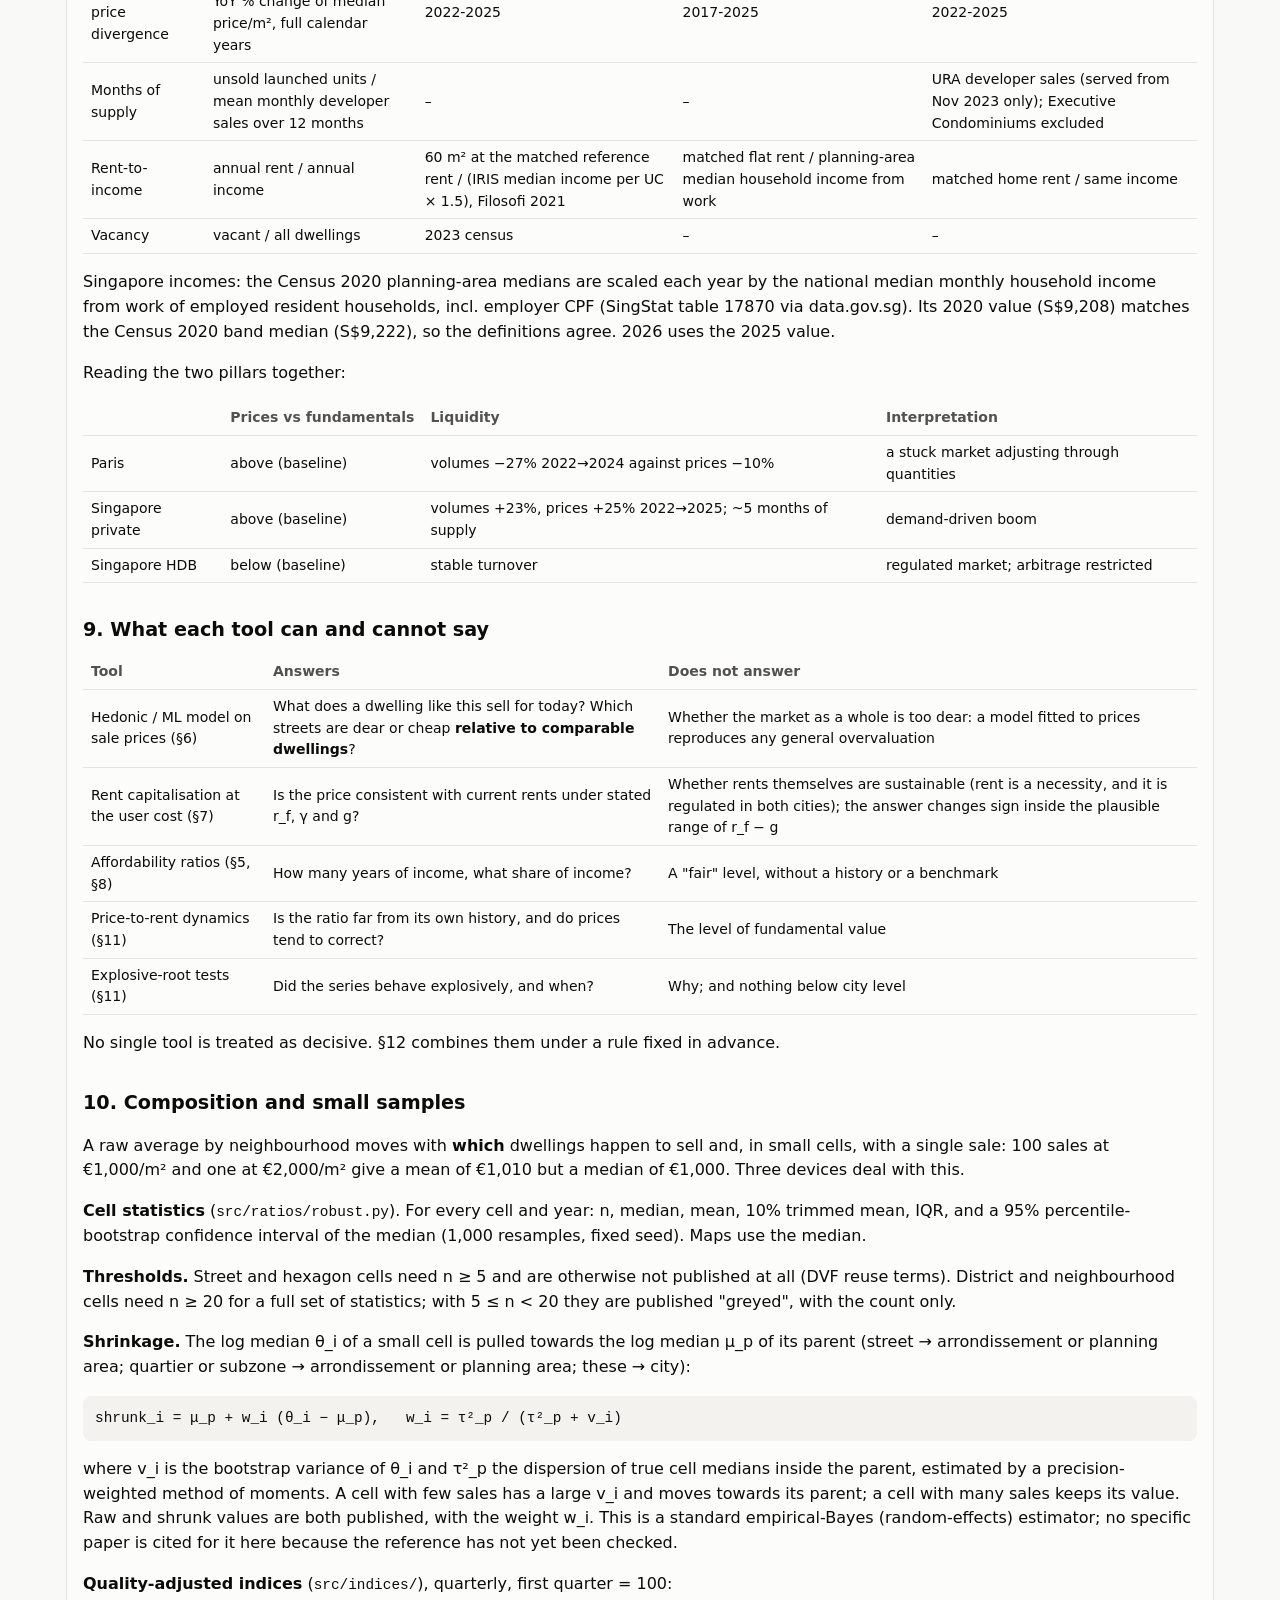
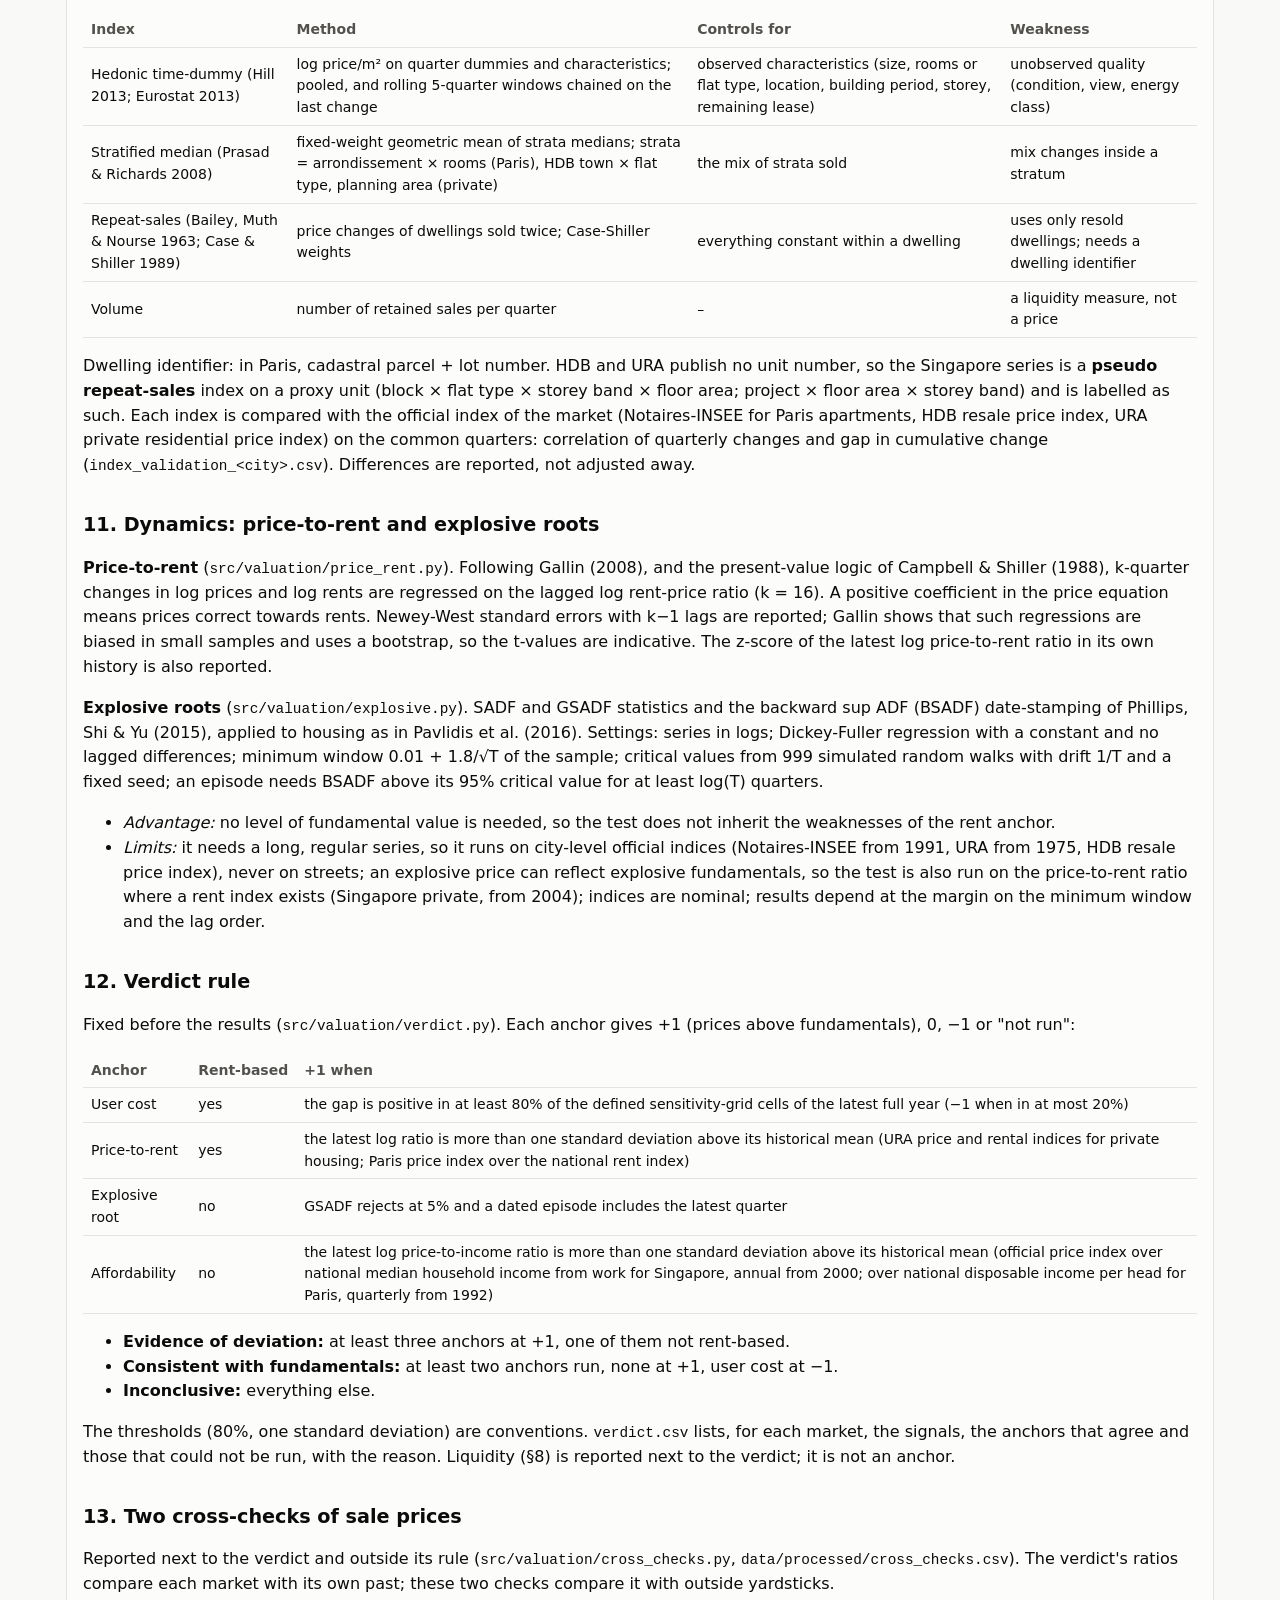
==== commit 8e4f4b1e: "Document the long-run district result" ====
--- a/site/methodology.html
+++ b/site/methodology.html
@@ -750,6 +750,99 @@
 gave way where buyers depend most on credit. It is a hypothesis at this stage. The test
 does not identify the channel, and other differences between cheap and dear quartiers
 (energy-rating rules, building age, investor demand) were not examined.</p>
+<h2>Cheaper districts amplify the cycle</h2>
+<p>Method: <code>docs/methodology.md</code> §17; figures: <code>district_cycle_slopes.csv</code>,
+<code>district_cycle_groups.csv</code>. To check whether the Paris result above was an old trend, prices
+by district were rebuilt over a long period: Paris quartiers 2014–2025 from DVF+ open-data
+(343,152 sales of single apartments), HDB towns 1990–2026 (990,464 resales). For each year,
+the price change of a district is regressed on its price level two to three years earlier.</p>
+<p><strong>Paris: the relation switches sign in 2022.</strong></p>
+<table>
+<thead>
+<tr>
+<th>Year</th>
+<th>Average change</th>
+<th>Effect of being 10% dearer</th>
+<th>t</th>
+</tr>
+</thead>
+<tbody>
+<tr>
+<td>2017</td>
+<td>+7.1%</td>
+<td>−0.2 point</td>
+<td>−0.6</td>
+</tr>
+<tr>
+<td>2018</td>
+<td>+6.6%</td>
+<td>−0.3</td>
+<td>−1.5</td>
+</tr>
+<tr>
+<td>2019</td>
+<td>+6.2%</td>
+<td>−0.6</td>
+<td>−2.4</td>
+</tr>
+<tr>
+<td>2020</td>
+<td>+6.6%</td>
+<td>−0.3</td>
+<td>−1.5</td>
+</tr>
+<tr>
+<td>2021</td>
+<td>−1.5%</td>
+<td>−0.3</td>
+<td>−2.0</td>
+</tr>
+<tr>
+<td>2022</td>
+<td>−1.5%</td>
+<td>+0.7</td>
+<td>5.0</td>
+</tr>
+<tr>
+<td>2023</td>
+<td>−3.8%</td>
+<td>+1.4</td>
+<td>6.2</td>
+</tr>
+<tr>
+<td>2024</td>
+<td>−5.4%</td>
+<td>+0.6</td>
+<td>2.9</td>
+</tr>
+<tr>
+<td>2025</td>
+<td>+1.3%</td>
+<td>−0.2</td>
+<td>−1.1</td>
+</tr>
+</tbody>
+</table>
+<p>It was not an old trend; it was the reverse. Until 2021 the cheaper quartiers gained more.
+From 2022 to 2024 they lost more, and in 2025 the relation is gone. By group (quartiers
+sorted on their 2014–2016 level): the cheapest third rose 24.5% between 2017 and 2020 and
+fell 15.1% between 2020 and 2024; the dearest third rose 18.7% and fell 6.5%.</p>
+<p><strong>HDB towns: the same pattern over 34 years.</strong> After the lending caps of 2013, the cheapest
+third of towns lost 14% between 2013 and 2018, the dearest third 8%. Between 2019 and 2025
+the cheapest third gained 63%, the dearest 45%. Over all years, the yearly effect of being
+dearer is negatively correlated with the market's direction (−0.58 for HDB over 34 years,
+−0.75 for Paris over 9): in 14 of the 18 years when prices rose by more than 5%, cheaper
+towns gained more; in 5 of the 8 years when they fell by more than 1%, cheaper towns lost
+more. The exception is the 2006–2008 boom, led by the dearer towns.</p>
+<p><strong>Reading.</strong> Cheaper districts are the high-beta segment of a housing market: they rise
+more in a boom and fall more in a correction. The two dated reversals coincide with a
+tightening of credit (higher mortgage rates in France from 2022; loan caps in Singapore in
+2013), which fits buyers there depending more on borrowing. The data do not prove that
+channel: the timing is consistent with it, and so is any other reason why cheap districts
+would be more cyclical.</p>
+<p><strong>What it changes for the question asked.</strong> A city-wide ratio hides where the adjustment
+happens. In Paris the correction of 2022–2024 was not spread evenly over an "overvalued"
+city; it fell on the quartiers where buyers borrow most, while the centre barely moved.</p>
 <h2>What can be said firmly</h2>
 <ol>
 <li><strong>Paris: the 2000–2020 boom has largely deflated; there is no explosive dynamic today.</strong>
@@ -1434,6 +1527,16 @@
 Statistics: OLS slope with robust standard error, Spearman correlation, gap between the
 dearest and cheapest thirds with a bootstrap interval over districts, and the slope with the
 starting price level as a control. The design was fixed before the results.</p>
+<h2>17. Long-run district prices</h2>
+<p><code>src/ingest/dvfplus.py</code>, <code>src/valuation/district_cycles.py</code>. Paris: DVF+ open-data (Cerema,
+Licence Ouverte 2.0), release 2026.1, département 75, 2014–2025; sales of one existing
+apartment, price and area plausible, located in a quartier, price per m² within a factor 3
+of the arrondissement-year median (steps and counts in <code>district_cycle_cleaning.csv</code>).
+Singapore: the five public files of HDB resales, by town. District × year cells need 20
+sales. For year t, the change in the quality-adjusted log price between t−1 and t is
+regressed on the average level in t−3 and t−2 (no shared observation), with robust standard
+errors. Groups: thirds of districts by level in 2014–2016 (Paris) and 2009–2011 (HDB),
+index 100 the following year. Choices fixed before the results.</p>
 <h2>References</h2>
 <p>Checked on 2026-11-10 (authors, year, journal, volume and pages; DOI where given).</p>
 <ul>
@@ -1670,13 +1773,28 @@
 <ul>
 <li><strong>One period per market.</strong> The test compares two windows; it says nothing about other
   periods, and Paris is observed only after the 2020 peak (sales start in July 2021).</li>
-<li><strong>No pre-trend.</strong> Without sales before 2021 it cannot be checked whether cheaper Paris
-  quartiers were already underperforming before rates rose.</li>
+<li><strong>Pre-trend (addressed 2026-11-14).</strong> Sales since 2014 were added from DVF+ open-data: the
+  cheaper quartiers were gaining more until 2021, not less (see findings).</li>
 <li><strong>Paris rents are regulated reference rents</strong>, not market rents; they vary little across
   quartiers, so the Paris signal is close to a ranking by price.</li>
 <li><strong>Districts are not independent.</strong> Neighbouring districts move together; the standard
   errors do not account for spatial correlation and are too small.</li>
 <li><strong>The channel is not identified.</strong> "Credit-dependent buyers" is one reading among others.</li>
+</ul>
+<h2>Long-run district prices (added 2026-11-14)</h2>
+<ul>
+<li><strong>A second source for Paris.</strong> The 2014–2025 series uses DVF+ open-data (release 2026.1),
+  not the DGFiP files used elsewhere; it has no building period and no address, so the
+  quality adjustment uses area, rooms and outbuildings only. The October 2026 release had
+  no csv files when downloaded.</li>
+<li><strong>Sales older than five years.</strong> The DGFiP publishes DVF for five years; DVF+ open-data
+  republishes 2014 onward under Licence Ouverte 2.0. Only aggregates by quartier and year
+  are published here. How the DGFiP reuse terms apply beyond five years was not checked.</li>
+<li><strong>HDB by town only</strong> (26 units, 21 to 23 before 2004), with town boundaries and flat
+  models that change over 36 years.</li>
+<li><strong>Few years, correlated districts.</strong> Nine yearly slopes for Paris; the t-statistics ignore
+  spatial correlation. The link with credit conditions rests on two dated episodes.</li>
+<li><strong>Private homes in Singapore:</strong> no public transaction file before 2021 was found.</li>
 </ul></div></main>
 <footer><div class="wrap">
 Code and processed aggregates: see the project repository. Data: DGFiP / Etalab (DVF), Ville de Paris (ODbL),
